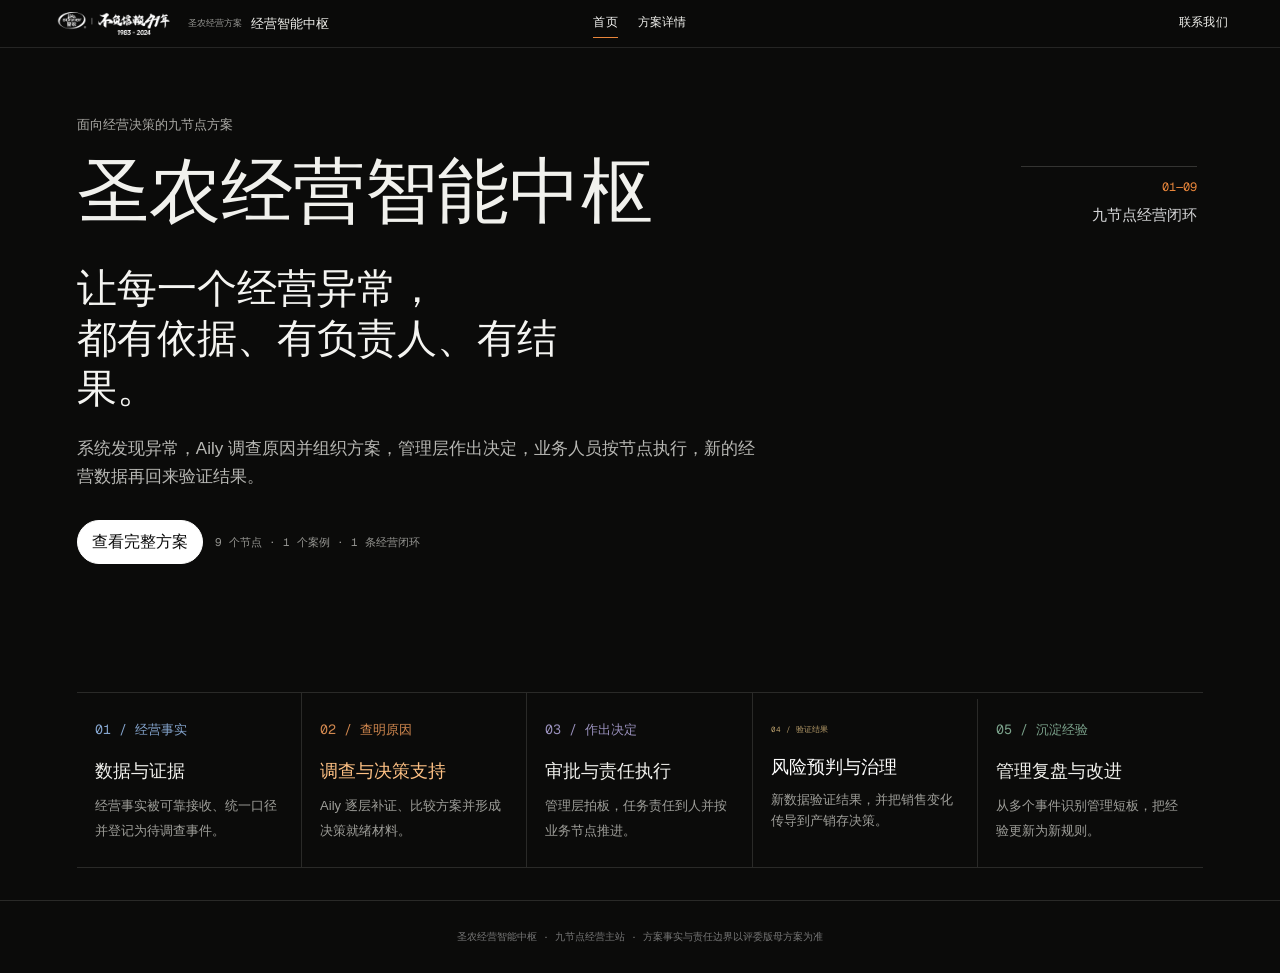
==== index.html @ 5f547c5f "design: refine site with operating dossier visual system" ====
<!doctype html>
<html lang="zh-CN">
<head>
  <meta charset="utf-8">
  <meta name="viewport" content="width=device-width, initial-scale=1">
  <meta name="color-scheme" content="dark">
  <link rel="icon" href="data:,">
  <title>圣农经营智能中枢 · 九节点经营主站</title>
  <style>
    @import url('https://fonts.googleapis.com/css2?family=Geist+Mono:wght@400&family=Inter:wght@400&display=swap');

    :root {
      --ink: #eef2ed;
      --muted: #a8b5b0;
      --faint: #70817c;
      --bg: #0c1113;
      --panel: #12191c;
      --panel-2: #172125;
      --line: #2a393b;
      --teal: #74d3c7;
      --blue: #82aaff;
      --amber: #f1c66d;
      --coral: #ff9874;
      --green: #b8e986;
      --red: #ff7777;
      --mono: "Fira Code", "SFMono-Regular", Consolas, monospace;
      --sans: "Fira Sans", "PingFang SC", "Microsoft YaHei", sans-serif;
    }

    * { box-sizing: border-box; }
    html { scroll-behavior: smooth; }
    body {
      margin: 0;
      background: var(--bg);
      color: var(--ink);
      font-family: var(--sans);
      letter-spacing: 0;
      line-height: 1.55;
    }
    body::before {
      content: "";
      position: fixed;
      inset: 0;
      pointer-events: none;
      opacity: .18;
      background-image:
        linear-gradient(rgba(116, 211, 199, .06) 1px, transparent 1px),
        linear-gradient(90deg, rgba(116, 211, 199, .06) 1px, transparent 1px);
      background-size: 44px 44px;
      mask-image: linear-gradient(to bottom, black, transparent 82%);
    }
    button { font: inherit; }
    button:focus-visible, a:focus-visible, [tabindex]:focus-visible {
      outline: 2px solid var(--teal);
      outline-offset: 3px;
    }
    a { color: inherit; }

    .app { position: relative; min-height: 100vh; }
    .topbar {
      position: sticky;
      top: 0;
      z-index: 20;
      display: flex;
      align-items: center;
      gap: 14px;
      min-height: 78px;
      padding: 14px clamp(18px, 3vw, 48px);
      background: rgba(12, 17, 19, .93);
      border-bottom: 1px solid var(--line);
      backdrop-filter: blur(16px);
    }
    .brand-mark {
      display: grid;
      place-items: center;
      width: 42px;
      height: 42px;
      border: 1px solid var(--teal);
      color: var(--teal);
      font-family: var(--mono);
      font-size: 13px;
      letter-spacing: .08em;
    }
    .eyebrow {
      margin: 0 0 1px;
      color: var(--teal);
      font-family: var(--mono);
      font-size: 10px;
      letter-spacing: .14em;
      text-transform: uppercase;
    }
    h1, h2, h3, p { margin-top: 0; }
    h1 { margin-bottom: 0; font-size: clamp(18px, 2vw, 24px); letter-spacing: .02em; }
    .header-meta { margin-left: auto; display: flex; align-items: center; gap: 9px; color: var(--muted); }
    .header-meta strong { color: var(--green); font-size: 12px; font-weight: 600; }
    .header-meta small { color: var(--faint); font-family: var(--mono); font-size: 10px; }
    .status-dot { width: 8px; height: 8px; background: var(--green); box-shadow: 0 0 0 4px rgba(184, 233, 134, .12); }

    .workspace {
      display: grid;
      grid-template-columns: 220px minmax(0, 1fr) 310px;
      gap: 22px;
      width: min(1540px, calc(100% - 40px));
      margin: 0 auto;
      padding: 28px 0 60px;
    }
    .side-index { position: sticky; top: 104px; align-self: start; }
    .side-title { margin-bottom: 16px; color: var(--faint); font-family: var(--mono); font-size: 10px; letter-spacing: .13em; text-transform: uppercase; }
    .side-index nav { display: grid; gap: 4px; }
    .side-index a {
      display: flex;
      align-items: center;
      gap: 10px;
      min-height: 38px;
      padding: 7px 10px;
      color: var(--muted);
      border-left: 2px solid transparent;
      font-size: 13px;
      text-decoration: none;
      transition: color .2s, border-color .2s, background .2s;
    }
    .side-index a:hover, .side-index a.active { color: var(--ink); border-left-color: var(--teal); background: rgba(116, 211, 199, .07); }
    .side-index .num { color: var(--faint); font-family: var(--mono); font-size: 10px; }
    .side-note { margin-top: 28px; padding: 14px; border: 1px solid var(--line); background: rgba(18, 25, 28, .76); }
    .side-note strong { display: block; margin-bottom: 7px; color: var(--amber); font-size: 12px; }
    .side-note p { margin: 0; color: var(--muted); font-size: 11px; }

    .content { min-width: 0; }
    .intro {
      display: flex;
      align-items: flex-end;
      justify-content: space-between;
      gap: 24px;
      margin-bottom: 22px;
      padding: 22px 24px;
      border: 1px solid var(--line);
      background: linear-gradient(120deg, rgba(116, 211, 199, .11), rgba(18, 25, 28, .9) 48%);
    }
    .intro h2 { margin-bottom: 7px; font-size: clamp(20px, 2.5vw, 31px); line-height: 1.15; }
    .intro p { max-width: 680px; margin-bottom: 0; color: var(--muted); font-size: 13px; }
    .intro-code { color: var(--teal); font-family: var(--mono); font-size: 11px; line-height: 1.8; text-align: right; white-space: nowrap; }
    .intro-code b { color: var(--green); font-weight: 500; }

    .stats { display: grid; grid-template-columns: repeat(4, 1fr); gap: 8px; margin-bottom: 22px; }
    .stat { padding: 13px 14px; border: 1px solid var(--line); background: rgba(18, 25, 28, .82); }
    .stat .value { display: block; color: var(--ink); font-family: var(--mono); font-size: 21px; font-weight: 600; }
    .stat .label { color: var(--faint); font-size: 11px; }
    .stat:nth-child(1) .value { color: var(--teal); }
    .stat:nth-child(2) .value { color: var(--blue); }
    .stat:nth-child(3) .value { color: var(--coral); }
    .stat:nth-child(4) .value { color: var(--green); }

    .section-head { display: flex; align-items: center; justify-content: space-between; gap: 12px; margin: 32px 0 12px; }
    .section-head h2 { margin: 0; font-size: 16px; letter-spacing: .03em; }
    .section-head .micro { color: var(--faint); font-family: var(--mono); font-size: 10px; }
    .legend { display: flex; flex-wrap: wrap; gap: 9px 15px; color: var(--muted); font-size: 11px; }
    .legend span { display: inline-flex; align-items: center; gap: 6px; }
    .legend i { display: inline-block; width: 8px; height: 8px; }
    .legend .c { background: var(--teal); } .legend .t { background: var(--blue); } .legend .d { background: var(--amber); } .legend .a { background: var(--coral); } .legend .h { background: var(--green); }

    .flow {
      position: relative;
      display: grid;
      gap: 0;
      padding: 18px;
      border: 1px solid var(--line);
      background: rgba(12, 17, 19, .72);
      overflow: hidden;
    }
    .flow-row { display: grid; grid-template-columns: minmax(0, 1fr) 32px minmax(0, 1fr) 32px minmax(0, 1fr); align-items: stretch; gap: 0; }
    .flow-row + .flow-row { margin-top: 12px; }
    .flow-row.single { grid-template-columns: minmax(0, 1fr); }
    .connector { display: grid; place-items: center; color: var(--faint); font-family: var(--mono); font-size: 18px; }
    .connector::after { content: "→"; }
    .connector.down { min-height: 28px; }
    .connector.down::after { content: "↓"; }
    .flow-node {
      position: relative;
      min-height: 128px;
      padding: 15px;
      border: 1px solid var(--line);
      background: var(--panel);
      cursor: pointer;
      transition: border-color .2s, background .2s, transform .2s;
    }
    .flow-node:hover, .flow-node.selected { border-color: currentColor; background: var(--panel-2); transform: translateY(-2px); }
    .flow-node .node-id { color: currentColor; font-family: var(--mono); font-size: 10px; letter-spacing: .1em; }
    .flow-node h3 { margin: 8px 0 5px; font-size: 15px; }
    .flow-node p { margin: 0; color: var(--muted); font-size: 11px; line-height: 1.55; }
    .flow-node .node-footer { display: flex; flex-wrap: wrap; gap: 5px; margin-top: 12px; }
    .pill { display: inline-flex; align-items: center; min-height: 20px; padding: 2px 6px; border: 1px solid currentColor; color: var(--muted); font-family: var(--mono); font-size: 9px; }
    .collection { color: var(--teal); } .transport { color: var(--blue); } .decision { color: var(--amber); } .agent { color: var(--coral); } .human { color: var(--green); }
    .flow-node .pill { color: inherit; opacity: .86; }

    .agent-inner { display: grid; grid-template-columns: repeat(6, 1fr); gap: 6px; margin-top: 13px; }
    .agent-inner span { min-height: 34px; padding: 6px 5px; border: 1px solid rgba(255, 152, 116, .4); color: #ffc6b0; font-family: var(--mono); font-size: 9px; line-height: 1.2; }

    .detail-panel { position: sticky; top: 104px; align-self: start; }
    .detail-card { border: 1px solid var(--line); background: rgba(18, 25, 28, .9); }
    .detail-head { padding: 17px 17px 14px; border-bottom: 1px solid var(--line); }
    .detail-head .kicker { color: var(--teal); font-family: var(--mono); font-size: 10px; letter-spacing: .12em; }
    .detail-head h2 { margin: 7px 0 4px; font-size: 20px; }
    .detail-head p { margin: 0; color: var(--muted); font-size: 12px; }
    .detail-body { padding: 15px 17px 18px; }
    .detail-row { display: grid; grid-template-columns: 72px 1fr; gap: 12px; padding: 9px 0; border-bottom: 1px solid rgba(42, 57, 59, .7); }
    .detail-row:last-child { border-bottom: 0; }
    .detail-row dt { color: var(--faint); font-size: 10px; }
    .detail-row dd { margin: 0; color: var(--ink); font-size: 11px; }
    .detail-row dd code { color: var(--teal); font-family: var(--mono); font-size: 10px; }
    .verification { margin-top: 14px; padding: 10px; border-left: 2px solid var(--amber); background: rgba(241, 198, 109, .07); color: var(--muted); font-size: 10px; }
    .verification b { color: var(--amber); font-family: var(--mono); font-weight: 500; }

    .view-tabs { display: flex; gap: 5px; margin: 28px 0 14px; border-bottom: 1px solid var(--line); }
    .view-tab { position: relative; border: 0; padding: 10px 12px; color: var(--faint); background: transparent; font-size: 12px; cursor: pointer; }
    .view-tab:hover, .view-tab.active { color: var(--ink); }
    .view-tab.active::after { content: ""; position: absolute; right: 10px; bottom: -1px; left: 10px; height: 2px; background: var(--teal); }
    .view { display: none; scroll-margin-top: 100px; }
    .view.active { display: block; animation: reveal .25s ease both; }
    @keyframes reveal { from { opacity: 0; transform: translateY(4px); } to { opacity: 1; transform: translateY(0); } }

    .panel { border: 1px solid var(--line); background: rgba(18, 25, 28, .78); }
    .panel-pad { padding: 17px; }
    .panel h3 { margin-bottom: 5px; font-size: 14px; }
    .panel .sub { margin-bottom: 15px; color: var(--muted); font-size: 11px; }
    .source-table { width: 100%; border-collapse: collapse; font-size: 11px; }
    .source-table th { padding: 10px 9px; color: var(--faint); font-family: var(--mono); font-size: 9px; font-weight: 500; letter-spacing: .06em; text-align: left; }
    .source-table td { padding: 10px 9px; border-top: 1px solid var(--line); vertical-align: top; }
    .source-table td:first-child { color: var(--teal); white-space: nowrap; }
    .source-table td:nth-child(2) { color: var(--ink); }
    .source-table td:nth-child(3) { color: #bdd0cb; }
    .source-table td:nth-child(4) { color: var(--faint); }
    .table-wrap { overflow-x: auto; }

    .config-grid { display: grid; grid-template-columns: minmax(0, 1.15fr) minmax(0, .85fr); gap: 12px; }
    .config-card { min-width: 0; border: 1px solid var(--line); background: var(--panel); }
    .config-card header { display: flex; align-items: center; justify-content: space-between; gap: 8px; padding: 12px 14px; border-bottom: 1px solid var(--line); }
    .config-card header h3 { margin: 0; font-size: 13px; }
    .config-card header span { color: var(--faint); font-family: var(--mono); font-size: 9px; }
    pre { margin: 0; padding: 14px; overflow: auto; color: #d9e7de; background: #0b1012; font-family: var(--mono); font-size: 10px; line-height: 1.75; white-space: pre-wrap; }
    .config-list { display: grid; gap: 7px; padding: 13px; }
    .config-item { padding: 10px; border: 1px solid var(--line); }
    .config-item strong { display: block; margin-bottom: 3px; color: var(--coral); font-size: 11px; }
    .config-item p { margin: 0; color: var(--muted); font-size: 10px; }
    .config-item code { color: var(--teal); font-family: var(--mono); font-size: 9px; }
    .tool-grid { display: grid; grid-template-columns: repeat(2, minmax(0, 1fr)); gap: 7px; padding: 13px; }
    .tool { padding: 9px; border: 1px solid var(--line); }
    .tool .tool-name { color: var(--blue); font-family: var(--mono); font-size: 10px; }
    .tool p { margin: 4px 0 0; color: var(--muted); font-size: 10px; }
    .risk { display: inline-block; margin-top: 6px; color: var(--green); font-family: var(--mono); font-size: 9px; }
    .risk.write { color: var(--coral); }

    .aily-focus {
      border: 1px solid rgba(255, 152, 116, .44);
      background: rgba(18, 25, 28, .9);
    }
    .aily-summary {
      display: grid;
      grid-template-columns: minmax(0, 1.35fr) repeat(3, minmax(100px, .45fr));
      gap: 8px;
      padding: 15px;
      border-bottom: 1px solid var(--line);
    }
    .aily-summary-main { padding: 4px 5px; }
    .aily-summary-main .eyebrow { color: var(--coral); }
    .aily-summary-main h3 { margin: 6px 0 5px; font-size: 18px; }
    .aily-summary-main p { margin: 0; color: var(--muted); font-size: 11px; }
    .aily-metric { min-height: 78px; padding: 11px; border: 1px solid var(--line); background: #0e1517; }
    .aily-metric b { display: block; color: var(--coral); font-family: var(--mono); font-size: 18px; font-weight: 600; }
    .aily-metric span { color: var(--faint); font-size: 10px; }
    .aily-subtabs { display: flex; gap: 4px; padding: 8px 10px 0; overflow-x: auto; border-bottom: 1px solid var(--line); }
    .aily-subtab { position: relative; flex: 0 0 auto; min-height: 36px; border: 0; padding: 8px 11px; color: var(--faint); background: transparent; font-size: 11px; cursor: pointer; }
    .aily-subtab:hover, .aily-subtab.active { color: var(--ink); background: rgba(255, 152, 116, .06); }
    .aily-subtab.active::after { content: ""; position: absolute; right: 9px; bottom: -1px; left: 9px; height: 2px; background: var(--coral); }
    .aily-pane { display: none; padding: 15px; }
    .aily-pane.active { display: block; animation: reveal .22s ease both; }
    .aily-pane-head { display: flex; align-items: flex-end; justify-content: space-between; gap: 14px; margin-bottom: 12px; }
    .aily-pane-head h3 { margin: 0 0 3px; font-size: 15px; }
    .aily-pane-head p { margin: 0; color: var(--muted); font-size: 10px; }
    .state-legend { display: flex; flex-wrap: wrap; justify-content: flex-end; gap: 5px; }
    .state-badge { display: inline-flex; align-items: center; min-height: 20px; padding: 2px 6px; border: 1px solid var(--line); font-family: var(--mono); font-size: 8px; white-space: nowrap; }
    .state-badge.native { color: var(--green); border-color: rgba(184, 233, 134, .45); }
    .state-badge.configure { color: var(--blue); border-color: rgba(130, 170, 255, .45); }
    .state-badge.develop { color: var(--amber); border-color: rgba(241, 198, 109, .45); }
    .state-badge.verify { color: var(--coral); border-color: rgba(255, 152, 116, .45); }
    .capability-grid { display: grid; grid-template-columns: repeat(2, minmax(0, 1fr)); gap: 8px; }
    .capability-card { min-height: 126px; padding: 12px; border: 1px solid var(--line); background: #101719; }
    .capability-card .cap-id { color: var(--coral); font-family: var(--mono); font-size: 9px; letter-spacing: .08em; }
    .capability-card h4 { margin: 7px 0 4px; font-size: 12px; }
    .capability-card p { margin: 0; color: var(--muted); font-size: 10px; }
    .capability-card footer { display: flex; flex-wrap: wrap; gap: 4px; margin-top: 10px; }
    .runtime-lanes { display: grid; gap: 9px; }
    .runtime-lane { border: 1px solid var(--line); background: #101719; }
    .lane-head { display: grid; grid-template-columns: 135px 1fr; gap: 12px; padding: 11px 12px; border-bottom: 1px solid var(--line); }
    .lane-head strong { color: var(--coral); font-size: 11px; }
    .lane-head span { color: var(--muted); font-size: 10px; }
    .lane-flow { display: grid; grid-template-columns: repeat(5, minmax(0, 1fr)); align-items: stretch; gap: 5px; padding: 11px; }
    .investigation-loop { margin: 0 11px 12px; padding: 14px; border: 1px solid #2d6460; border-radius: 6px; background: #0c2424; }
    .investigation-loop-head { display: flex; justify-content: space-between; gap: 12px; align-items: baseline; margin-bottom: 10px; color: #d8f3ef; }
    .investigation-loop-head strong { font-size: 14px; letter-spacing: .04em; }
    .investigation-loop-head span { color: #9ec9c4; font-size: 12px; }
    .loop-track { display: grid; grid-template-columns: repeat(6, minmax(0, 1fr)); gap: 5px; align-items: stretch; }
    .loop-step { min-height: 82px; padding: 9px; border: 1px solid #3a7772; background: #153534; border-radius: 5px; }
    .loop-step b { display: block; color: #ffffff; font-size: 13px; margin-bottom: 4px; }
    .loop-step small { display: block; color: #b7d9d4; font-size: 11px; line-height: 1.45; }
    .loop-arrow { display: flex; align-items: center; justify-content: center; color: #7dc8bd; font-size: 18px; }
    .loop-decisions { display: grid; grid-template-columns: repeat(4, minmax(0, 1fr)); gap: 5px; margin-top: 8px; }
    .loop-decision { padding: 7px 9px; border-radius: 4px; font-size: 11px; color: #d9eeee; background: #162a2b; border-left: 3px solid #7dc8bd; }
    .loop-decision strong { color: #ffffff; }
    .lane-node { position: relative; min-height: 68px; padding: 8px; border: 1px solid var(--line); }
    .lane-node:not(:last-child)::after { content: "→"; position: absolute; top: 24px; right: -8px; z-index: 2; color: var(--faint); font-family: var(--mono); }
    .lane-node b { display: block; margin-bottom: 4px; color: var(--ink); font-size: 10px; }
    .lane-node small { color: var(--faint); font-size: 9px; line-height: 1.35; }
    .component-table { width: 100%; border-collapse: collapse; margin-top: 10px; font-size: 10px; }
    .component-table th { padding: 8px; color: var(--faint); font-family: var(--mono); font-size: 8px; font-weight: 500; text-align: left; }
    .component-table td { padding: 9px 8px; border-top: 1px solid var(--line); vertical-align: top; }
    .component-table td:first-child { color: var(--coral); font-family: var(--mono); white-space: nowrap; }
    .component-table td:nth-child(3) { color: var(--muted); }
    .component-table td:last-child { color: var(--faint); }
    .bundle-grid { display: grid; grid-template-columns: repeat(2, minmax(0, 1fr)); gap: 9px; }
    .bundle-card { min-width: 0; border: 1px solid var(--line); background: #101719; }
    .bundle-card.wide { grid-column: 1 / -1; }
    .bundle-card header { padding: 10px 12px; border-bottom: 1px solid var(--line); }
    .bundle-card header h4 { margin: 0 0 2px; font-size: 11px; }
    .bundle-card header p { margin: 0; color: var(--faint); font-size: 9px; }
    .bundle-body { padding: 11px; }
    .bundle-list { display: grid; gap: 6px; }
    .bundle-row { display: grid; grid-template-columns: minmax(120px, .8fr) minmax(0, 1.7fr); gap: 10px; padding: 7px 0; border-bottom: 1px solid rgba(42, 57, 59, .7); }
    .bundle-row:last-child { border-bottom: 0; }
    .bundle-row code { color: var(--blue); font-family: var(--mono); font-size: 9px; overflow-wrap: anywhere; }
    .bundle-row span { color: var(--muted); font-size: 9px; }
    .mcp-domain-grid { display: grid; grid-template-columns: repeat(5, minmax(0, 1fr)); gap: 6px; }
    .mcp-domain { min-height: 120px; padding: 9px; border: 1px solid var(--line); }
    .mcp-domain b { display: block; margin-bottom: 6px; color: var(--blue); font-family: var(--mono); font-size: 9px; overflow-wrap: anywhere; }
    .mcp-domain ul { margin: 0; padding-left: 14px; color: var(--muted); font-size: 8px; line-height: 1.65; }
    .schema-box { margin-top: 9px; padding: 11px; overflow-x: auto; border-left: 2px solid var(--coral); background: #0b1012; color: #d9e7de; font-family: var(--mono); font-size: 9px; line-height: 1.65; white-space: pre-wrap; }
    .acceptance-grid { display: grid; grid-template-columns: repeat(2, minmax(0, 1fr)); gap: 8px; }
    .acceptance-card { padding: 11px; border: 1px solid var(--line); background: #101719; }
    .acceptance-card strong { display: flex; align-items: center; justify-content: space-between; gap: 8px; margin-bottom: 5px; color: var(--ink); font-size: 10px; }
    .acceptance-card p { margin: 0; color: var(--muted); font-size: 9px; }
    .acceptance-card .pass { color: var(--green); font-family: var(--mono); font-size: 8px; font-weight: 500; }
    .boundary-strip { display: grid; grid-template-columns: repeat(4, 1fr); gap: 6px; margin-top: 10px; }
    .boundary-strip div { padding: 8px; border: 1px solid var(--line); }
    .boundary-strip b { display: block; color: var(--amber); font-family: var(--mono); font-size: 9px; }
    .boundary-strip span { color: var(--faint); font-size: 8px; }

    .case-layout { display: grid; grid-template-columns: minmax(0, 1.2fr) minmax(240px, .8fr); gap: 12px; }
    .case-head { display: flex; align-items: flex-start; justify-content: space-between; gap: 12px; padding: 17px; border-bottom: 1px solid var(--line); }
    .case-head h3 { margin: 0 0 5px; font-size: 17px; }
    .case-head p { margin: 0; color: var(--muted); font-size: 11px; }
    .case-tag { padding: 4px 7px; border: 1px solid var(--coral); color: var(--coral); font-family: var(--mono); font-size: 9px; white-space: nowrap; }
    .timeline { padding: 15px 17px 18px; }
    .step { position: relative; display: grid; grid-template-columns: 28px 1fr; gap: 10px; padding-bottom: 15px; }
    .step:last-child { padding-bottom: 0; }
    .step:not(:last-child)::before { content: ""; position: absolute; top: 23px; bottom: 0; left: 10px; width: 1px; background: var(--line); }
    .step-mark { position: relative; z-index: 1; display: grid; place-items: center; width: 21px; height: 21px; border: 1px solid var(--teal); color: var(--teal); background: var(--panel); font-family: var(--mono); font-size: 9px; }
    .step h4 { margin: 0 0 3px; font-size: 12px; }
    .step p { margin: 0; color: var(--muted); font-size: 10px; }
    .step code { color: var(--teal); font-family: var(--mono); font-size: 9px; }
    .option-list { display: grid; gap: 8px; padding: 15px 17px 18px; }
    .option { padding: 11px; border: 1px solid var(--line); }
    .option strong { display: flex; align-items: center; justify-content: space-between; gap: 8px; margin-bottom: 4px; font-size: 11px; }
    .option strong span { color: var(--amber); font-family: var(--mono); font-size: 9px; font-weight: 500; }
    .option p { margin: 0; color: var(--muted); font-size: 10px; }
    .gate { margin: 0 17px 17px; padding: 12px; border: 1px solid var(--green); background: rgba(184, 233, 134, .06); }
    .gate strong { color: var(--green); font-size: 11px; }
    .gate p { margin: 4px 0 0; color: var(--muted); font-size: 10px; }

    .milestone-track {
      display: grid;
      grid-template-columns: repeat(6, minmax(112px, 1fr));
      gap: 7px;
      padding: 16px;
      overflow-x: auto;
    }
    .milestone-stage {
      position: relative;
      min-height: 142px;
      padding: 12px;
      border: 1px solid var(--line);
      background: #101719;
    }
    .milestone-stage:not(:last-child)::after {
      content: "→";
      position: absolute;
      top: 61px;
      right: -9px;
      z-index: 2;
      color: var(--faint);
      font-family: var(--mono);
    }
    .milestone-stage .stage-id { color: var(--blue); font-family: var(--mono); font-size: 9px; letter-spacing: .08em; }
    .milestone-stage h3 { margin: 9px 0 5px; font-size: 12px; }
    .milestone-stage p { margin: 0; color: var(--muted); font-size: 9px; }
    .milestone-stage .stage-state { display: inline-flex; margin-top: 11px; padding: 3px 6px; border: 1px solid rgba(130, 170, 255, .4); color: var(--blue); font-family: var(--mono); font-size: 8px; }
    .milestone-stage.gate-stage { border-color: rgba(241, 198, 109, .5); }
    .milestone-stage.gate-stage .stage-id, .milestone-stage.gate-stage .stage-state { color: var(--amber); border-color: rgba(241, 198, 109, .45); }
    .state-grid { display: grid; grid-template-columns: repeat(3, minmax(0, 1fr)); gap: 9px; }
    .state-card { min-height: 132px; padding: 13px; border: 1px solid var(--line); background: #101719; }
    .state-card .state-id { color: var(--faint); font-family: var(--mono); font-size: 8px; }
    .state-card h3 { margin: 8px 0 5px; font-size: 12px; }
    .state-card p { margin: 0; color: var(--muted); font-size: 10px; }
    .state-card.waiting { border-top: 2px solid var(--blue); }
    .state-card.progress { border-top: 2px solid var(--amber); }
    .state-card.quality { border-top: 2px solid var(--coral); }
    .component-grid { display: grid; grid-template-columns: repeat(4, minmax(0, 1fr)); gap: 8px; }
    .component-block { min-height: 128px; padding: 12px; border: 1px solid var(--line); background: #101719; }
    .component-block code { color: var(--teal); font-family: var(--mono); font-size: 9px; }
    .component-block h3 { margin: 7px 0 4px; font-size: 11px; }
    .component-block p { margin: 0; color: var(--muted); font-size: 9px; }

    .coaching-layout { display: grid; grid-template-columns: minmax(0, 1.1fr) minmax(280px, .9fr); gap: 12px; }
    .dual-lane { display: grid; grid-template-columns: repeat(2, minmax(0, 1fr)); gap: 9px; }
    .role-lane { padding: 14px; border: 1px solid var(--line); background: #101719; }
    .role-lane.execution { border-top: 2px solid var(--teal); }
    .role-lane.learning { border-top: 2px solid var(--blue); }
    .role-lane .lane-id { color: var(--faint); font-family: var(--mono); font-size: 8px; }
    .role-lane h3 { margin: 8px 0 6px; font-size: 13px; }
    .role-lane ul { margin: 0; padding-left: 17px; color: var(--muted); font-size: 10px; line-height: 1.75; }
    .task-demo { border: 1px solid var(--line); background: #101719; }
    .task-demo-head { display: flex; align-items: flex-start; justify-content: space-between; gap: 10px; padding: 14px; border-bottom: 1px solid var(--line); }
    .task-demo-head h3 { margin: 4px 0 3px; font-size: 14px; }
    .task-demo-head p { margin: 0; color: var(--muted); font-size: 9px; }
    .new-hire { padding: 4px 7px; border: 1px solid rgba(130, 170, 255, .5); color: var(--blue); font-family: var(--mono); font-size: 8px; white-space: nowrap; }
    .task-context { display: grid; grid-template-columns: repeat(3, 1fr); gap: 6px; padding: 11px 14px; border-bottom: 1px solid var(--line); }
    .task-context div { padding: 8px; border: 1px solid rgba(42, 57, 59, .8); }
    .task-context b { display: block; color: var(--faint); font-family: var(--mono); font-size: 8px; font-weight: 500; }
    .task-context span { color: var(--ink); font-size: 9px; }
    .question-set { display: grid; gap: 6px; padding: 12px 14px; }
    .question-btn { width: 100%; border: 1px solid var(--line); padding: 9px 10px; color: var(--muted); background: transparent; font-size: 10px; text-align: left; cursor: pointer; transition: border-color .2s, color .2s, background .2s; }
    .question-btn:hover, .question-btn.active { border-color: var(--blue); color: var(--ink); background: rgba(130, 170, 255, .06); }
    .answer-box { min-height: 145px; margin: 0 14px 14px; padding: 13px; border-left: 2px solid var(--blue); background: rgba(130, 170, 255, .06); }
    .answer-box .answer-label { color: var(--blue); font-family: var(--mono); font-size: 8px; }
    .answer-box h4 { margin: 7px 0 5px; font-size: 11px; }
    .answer-box p { margin: 0; color: var(--muted); font-size: 9px; line-height: 1.7; }
    .answer-box code { color: var(--teal); font-family: var(--mono); font-size: 8px; }
    .metric-strip { display: grid; grid-template-columns: repeat(4, 1fr); gap: 6px; margin-top: 9px; }
    .metric-strip div { padding: 9px; border: 1px solid var(--line); }
    .metric-strip b { display: block; color: var(--green); font-family: var(--mono); font-size: 12px; }
    .metric-strip span { color: var(--faint); font-size: 8px; }

    .consensus-grid { display: grid; grid-template-columns: repeat(5, minmax(0, 1fr)); gap: 8px; }
    .consensus-card { position: relative; min-height: 235px; padding: 14px; border: 1px solid var(--line); background: #101719; }
    .consensus-card .consensus-id { color: var(--amber); font-family: var(--mono); font-size: 9px; letter-spacing: .08em; }
    .consensus-card h3 { margin: 10px 0 7px; font-size: 12px; }
    .consensus-card p { margin: 0; color: var(--muted); font-size: 9px; }
    .consensus-card footer { position: absolute; right: 14px; bottom: 13px; left: 14px; padding-top: 9px; border-top: 1px solid var(--line); color: var(--teal); font-family: var(--mono); font-size: 8px; }
    .landing-sequence { display: grid; grid-template-columns: repeat(5, minmax(0, 1fr)); gap: 7px; }
    .landing-step { position: relative; min-height: 100px; padding: 11px; border: 1px solid var(--line); }
    .landing-step:not(:last-child)::after { content: "→"; position: absolute; top: 39px; right: -9px; z-index: 2; color: var(--faint); }
    .landing-step b { display: block; margin-bottom: 5px; color: var(--teal); font-family: var(--mono); font-size: 9px; }
    .landing-step span { color: var(--muted); font-size: 9px; }

    .footer { margin-top: 32px; padding-top: 15px; border-top: 1px solid var(--line); color: var(--faint); font-size: 10px; }
    .footer a { color: var(--teal); text-decoration: none; }
    .footer a:hover { text-decoration: underline; }
    .footer .source-line { display: flex; flex-wrap: wrap; gap: 8px 16px; margin-top: 7px; }

    @media (max-width: 1180px) {
      .workspace { grid-template-columns: 180px minmax(0, 1fr); }
      .detail-panel { grid-column: 2; position: static; }
      .detail-card { display: grid; grid-template-columns: 1fr 1fr; }
      .detail-head { border-right: 1px solid var(--line); border-bottom: 0; }
    }
    @media (max-width: 820px) {
      .workspace { display: block; width: min(100% - 24px, 720px); padding-top: 16px; }
      .side-index { position: static; margin-bottom: 18px; }
      .side-index nav { display: flex; gap: 4px; overflow-x: auto; padding-bottom: 3px; }
      .side-index a { flex: 0 0 auto; border-left: 0; border-bottom: 2px solid transparent; }
      .side-index a:hover, .side-index a.active { border-bottom-color: var(--teal); border-left-color: transparent; }
      .side-note { display: none; }
      .intro { display: block; padding: 18px; }
      .intro-code { margin-top: 14px; text-align: left; }
      .stats { grid-template-columns: repeat(2, 1fr); }
      .flow-row { grid-template-columns: 1fr; gap: 8px; }
      .connector { min-height: 16px; }
      .connector::after { content: "↓"; }
      .agent-inner { grid-template-columns: repeat(6, minmax(62px, 1fr)); overflow-x: auto; }
      .detail-card { display: block; }
      .detail-head { border-right: 0; border-bottom: 1px solid var(--line); }
      .config-grid, .case-layout { grid-template-columns: 1fr; }
      .aily-summary { grid-template-columns: repeat(3, 1fr); }
      .aily-summary-main { grid-column: 1 / -1; }
      .lane-flow { grid-template-columns: 1fr; }
      .loop-track, .loop-decisions { grid-template-columns: 1fr; }
      .loop-arrow { min-height: 16px; transform: rotate(90deg); }
      .investigation-loop-head { display: block; }
      .investigation-loop-head span { display: block; margin-top: 4px; }
      .lane-node:not(:last-child)::after { content: "↓"; top: auto; right: auto; bottom: -11px; left: 50%; }
      .mcp-domain-grid { grid-template-columns: repeat(2, minmax(0, 1fr)); }
      .boundary-strip { grid-template-columns: repeat(2, 1fr); }
      .milestone-track { grid-template-columns: repeat(6, minmax(150px, 1fr)); }
      .state-grid, .component-grid { grid-template-columns: repeat(2, minmax(0, 1fr)); }
      .coaching-layout { grid-template-columns: 1fr; }
      .consensus-grid { grid-template-columns: repeat(2, minmax(0, 1fr)); }
      .consensus-card:last-child { grid-column: 1 / -1; min-height: 175px; }
      .landing-sequence { grid-template-columns: 1fr; }
      .landing-step:not(:last-child)::after { content: "↓"; top: auto; right: auto; bottom: -12px; left: 50%; }
    }
    @media (max-width: 480px) {
      .topbar { min-height: 68px; padding: 11px 12px; }
      .brand-mark { width: 36px; height: 36px; }
      .header-meta small { display: none; }
      .workspace { width: calc(100% - 16px); }
      .flow { padding: 10px; }
      .flow-node { min-height: 112px; padding: 12px; }
      .source-table { min-width: 660px; }
      .tool-grid { grid-template-columns: 1fr; }
      .capability-grid, .bundle-grid, .acceptance-grid { grid-template-columns: 1fr; }
      .bundle-card.wide { grid-column: auto; }
      .aily-pane { padding: 10px; }
      .aily-summary { grid-template-columns: 1fr; }
      .aily-summary-main { grid-column: auto; }
      .mcp-domain-grid, .boundary-strip { grid-template-columns: 1fr; }
      .bundle-row, .lane-head { grid-template-columns: 1fr; gap: 4px; }
      .state-grid, .component-grid, .dual-lane, .consensus-grid, .metric-strip { grid-template-columns: 1fr; }
      .consensus-card, .consensus-card:last-child { grid-column: auto; min-height: 190px; }
      .task-context { grid-template-columns: 1fr; }
    }
    @media print {
      html, body, #hash-app { background: #090909 !important; print-color-adjust: exact; -webkit-print-color-adjust: exact; }
      .skip-link, .hash-route-bar, .hash-node-tabs, .aily-case-thread, .sn-case-thread, .hash-next, .hash-footer, .sn-handoff, .aily-handoff { display: none !important; }
      .hash-detail-main { width: 100%; padding: 0; }
      .hash-node-hero { min-height: 94vh; break-after: page; page-break-after: always; }
      .aily-scene, .sn-scene { min-height: 94vh !important; padding: 18mm 0 !important; break-before: page; page-break-before: always; }
      .aily-reveal, .sn-reveal { opacity: 1 !important; transform: none !important; animation: none !important; }
      .aily-loop-stage-area { display: none !important; }
      .aily-loop-meter { display: grid !important; grid-template-columns: repeat(6, minmax(0, 1fr)) !important; border: 1px solid #303030 !important; }
      .aily-loop-marker { color: #f2f2ef !important; opacity: 1 !important; animation: none !important; }
      .aily-loop-rule { grid-column: 1 / -1 !important; }
    }
    @media (prefers-reduced-motion: reduce) {
      *, *::before, *::after { scroll-behavior: auto !important; animation-duration: .01ms !important; transition-duration: .01ms !important; }
    }
    /* Scroll-story refinement copy */
    :root {
      --header-h: 104px;
      --ease-out: cubic-bezier(.16, 1, .3, 1);
    }
    html { scroll-padding-top: calc(var(--header-h) + 24px); }
    body { overflow-x: clip; }
    .skip-link {
      position: fixed; z-index: 100; top: 8px; left: 8px; transform: translateY(-160%);
      padding: 8px 12px; background: var(--ink); color: var(--bg); text-decoration: none;
    }
    .skip-link:focus { transform: translateY(0); }
    .topbar.story-topbar {
      min-height: var(--header-h); padding: 10px clamp(14px, 2vw, 30px); gap: clamp(12px, 2vw, 28px);
      align-items: center; background: rgba(12, 17, 19, .965);
    }
    .story-brand { display: flex; align-items: center; flex: 0 0 auto; gap: 9px; min-width: 154px; }
    .story-brand .brand-mark { width: 30px; height: 30px; font-size: 10px; }
    .story-brand .eyebrow { margin: 0; font-size: 8px; }
    .story-brand h1 { margin: 2px 0 0; font-size: 14px; white-space: nowrap; }
    .route-shell { min-width: 0; flex: 1; }
    .route-caption { display: flex; justify-content: space-between; margin: 0 2px 7px; color: var(--faint); font: 9px var(--mono); }
    .route-caption strong { color: var(--ink); font-weight: 500; }
    .route-nav {
      position: relative; display: grid; grid-template-columns: repeat(8, minmax(74px, 1fr));
      gap: 16px; margin: 0; padding: 0; list-style: none;
    }
    .route-nav::before, .route-progress {
      content: ""; position: absolute; top: 12px; left: 3%; right: 3%; height: 1px; background: var(--line); pointer-events: none;
    }
    .route-progress { right: auto; width: 0; background: var(--teal); transition: width .32s var(--ease-out); }
    .route-link {
      position: relative; z-index: 1; display: grid; justify-items: center; gap: 5px; min-width: 0;
      padding: 0; border: 0; color: var(--faint); background: transparent; cursor: pointer;
      transition: color .2s var(--ease-out), opacity .2s var(--ease-out);
    }
    .route-dot {
      display: grid; place-items: center; width: 25px; height: 25px; border: 1px solid var(--line);
      color: var(--faint); background: var(--bg); font: 8px var(--mono); transition: all .22s var(--ease-out);
    }
    .route-label { overflow: hidden; max-width: 100%; font-size: 10px; white-space: nowrap; text-overflow: ellipsis; }
    .route-link.past { color: var(--muted); }
    .route-link.past .route-dot { border-color: rgba(116,211,199,.45); color: var(--teal); }
    .route-link.active { color: var(--ink); }
    .route-link.active .route-dot { border-color: var(--teal); color: var(--bg); background: var(--teal); box-shadow: 0 0 0 4px rgba(116,211,199,.1); }
    .story-status { flex: 0 0 auto; color: var(--faint); font: 9px var(--mono); text-align: right; }
    .story-status b { display: block; color: var(--green); font-weight: 500; }

    .workspace { display: block; width: 100%; margin: 0; padding: 0; }
    .side-index, .detail-panel, .view-tabs, .stats, .content > section[aria-labelledby="flow-title"] { display: none !important; }
    .content { width: 100%; }
    .intro {
      width: min(1440px, calc(100% - 48px)); min-height: calc(58vh - var(--header-h));
      margin: 0 auto; padding: clamp(48px, 8vh, 96px) 0 42px; border: 0; background: none;
    }
    .intro h2 { max-width: 18ch; font-size: 42px; }
    .intro p { font-size: 15px; }
    .story-stage, .view {
      position: relative; display: block !important; width: 100%; min-height: calc(100vh - var(--header-h));
      padding: clamp(54px, 8vh, 92px) max(24px, calc((100vw - 1440px) / 2));
      border-top: 1px solid var(--line); scroll-margin-top: 0;
    }
    .story-stage:nth-of-type(even), .view:nth-of-type(even) { background: rgba(18,25,28,.34); }
    .story-stage::before, .view::before {
      content: attr(data-stage-code); position: absolute; top: 28px; right: max(24px, calc((100vw - 1440px) / 2));
      color: rgba(168,181,176,.12); font: 700 clamp(38px, 6vw, 88px) var(--mono); pointer-events: none;
    }
    .stage-heading { position: relative; display: grid; grid-template-columns: minmax(0, 1fr) minmax(260px, 420px); gap: 40px; align-items: end; margin-bottom: 30px; }
    .stage-heading .stage-index { margin: 0 0 7px; color: var(--stage-color, var(--teal)); font: 10px var(--mono); letter-spacing: .14em; }
    .stage-heading h2 { margin: 0; font-size: 34px; line-height: 1.12; }
    .stage-heading p { margin: 0; color: var(--muted); font-size: 14px; }
    .stage-proof { display: flex; flex-wrap: wrap; gap: 7px; margin-top: 15px; }
    .stage-proof span { padding: 5px 8px; border: 1px solid var(--line); color: var(--muted); font: 9px var(--mono); }
    .stage-collection { --stage-color: var(--teal); }
    .stage-transport { --stage-color: var(--blue); }
    .stage-foundation { --stage-color: var(--amber); }
    .stage-agent { --stage-color: var(--coral); }
    .stage-human { --stage-color: var(--green); }
    .stage-feedback { --stage-color: var(--amber); }
    .section-head:first-child { margin-top: 0; }
    .aily-subtabs { display: none !important; }
    .aily-pane { display: block !important; margin-top: 34px; padding-top: 30px; border-top: 1px solid var(--line); }
    .aily-pane:first-of-type { margin-top: 0; padding-top: 0; border-top: 0; }
    .story-stage .panel, .view .panel { background: rgba(18,25,28,.72); }
    .foundation-map { display: grid; grid-template-columns: repeat(5, minmax(0,1fr)); gap: 1px; margin: 18px 0 28px; background: var(--line); border: 1px solid var(--line); }
    .foundation-map article { min-height: 170px; padding: 20px; background: var(--panel); }
    .foundation-map code { color: var(--amber); font-size: 10px; }
    .foundation-map h3 { margin: 18px 0 8px; font-size: 15px; }
    .foundation-map p { color: var(--muted); font-size: 12px; }
    .foundation-contract { display: grid; grid-template-columns: 1.2fr .8fr; gap: 12px; }
    .foundation-contract pre { height: 100%; margin: 0; }
    .view[data-story-section="true"] > .section-head:first-child { display: none; }
    .reveal-item { opacity: 0; transform: translateY(22px); }
    .reveal-item.is-visible { opacity: 1; transform: translateY(0); transition: opacity .56s var(--ease-out), transform .56s var(--ease-out); }
    .footer { width: min(1440px, calc(100% - 48px)); margin: 0 auto; }
    .copy-notice { margin-top: 18px; padding-top: 16px; border-top: 1px solid var(--line); color: var(--amber); font: 10px var(--mono); }

    @media (max-width: 1080px) {
      :root { --header-h: 126px; }
      .topbar.story-topbar { align-items: flex-start; flex-wrap: wrap; }
      .story-brand { min-width: 0; }
      .route-shell { order: 3; flex: 0 0 100%; width: 100%; max-width: 100%; overflow-x: auto; padding-bottom: 3px; }
      .route-nav { width: 780px; min-width: 780px; }
      .route-caption { display: none; }
      .foundation-map { grid-template-columns: repeat(2, minmax(0,1fr)); }
    }
    @media (max-width: 720px) {
      :root { --header-h: 118px; }
      .topbar.story-topbar { gap: 8px 14px; }
      .story-brand h1 { font-size: 12px; }
      .story-status { margin-left: auto; }
      .route-label { font-size: 9px; }
      .intro { width: calc(100% - 32px); min-height: auto; padding: 42px 0; align-items: flex-start; flex-direction: column; }
      .intro h2 { font-size: 30px; }
      .intro-code { text-align: left; }
      .story-stage, .view { min-height: auto; padding: 54px 16px; }
      .story-stage::before, .view::before { right: 16px; font-size: 36px; }
      .stage-heading { grid-template-columns: 1fr; gap: 14px; }
      .stage-heading h2 { font-size: 27px; }
      .foundation-map, .foundation-contract { grid-template-columns: 1fr; }
      .footer { width: calc(100% - 32px); }
    }
    @media (prefers-reduced-motion: reduce) {
      html { scroll-behavior: auto; }
      .route-progress, .route-link, .route-dot { transition: none !important; }
      .reveal-item { opacity: 1 !important; transform: none !important; }
      .reveal-item.is-visible { transition: none !important; }
    }

    /* xAI-inspired research-lab visual system, adapted for dense architecture review */
    :root {
      --ink: #ffffff;
      --muted: #dadbdf;
      --faint: #7d8187;
      --bg: #0a0a0a;
      --panel: #191919;
      --panel-2: #1a1c20;
      --line: #212327;
      --teal: #ffffff;
      --blue: #a0c3ec;
      --amber: #ff7a17;
      --coral: #ffc285;
      --green: #ffffff;
      --red: #ff7a17;
      --mono: "Geist Mono", "JetBrains Mono", "SFMono-Regular", Consolas, monospace;
      --sans: "Inter", "PingFang SC", "Microsoft YaHei", sans-serif;
      --ease-out: cubic-bezier(.16, 1, .3, 1);
    }
    ::selection { color: #0a0a0a; background: #ffffff; }
    body { background: #0a0a0a; color: #ffffff; font-weight: 400; }
    body::before { display: none; }
    h1, h2, h3, h4, h5, h6, strong, b,
    .value, .aily-metric b, .metric-strip b, .pass { font-weight: 400 !important; letter-spacing: 0 !important; }
    p, li, td, th, button, a, span { letter-spacing: 0; }
    code, pre, .eyebrow, .micro, .stage-index, .route-caption,
    .state-badge, .cap-id, .lane-id, .stage-id, .consensus-id { font-family: var(--mono); }

    .topbar.story-topbar {
      min-height: 112px; padding: 16px 24px; gap: 32px;
      background: #0a0a0a; border-color: rgba(255,255,255,.14); backdrop-filter: none;
    }
    .story-brand { min-width: 190px; gap: 12px; }
    .story-brand .brand-mark {
      width: 36px; height: 36px; border-color: rgba(255,255,255,.36); border-radius: 8px;
      color: #ffffff; font-size: 11px;
    }
    .story-brand .eyebrow { color: #7d8187; font-size: 10px; text-transform: uppercase; }
    .story-brand h1 { margin-top: 4px; color: #ffffff; font-size: 16px; }
    .route-caption { margin-bottom: 8px; color: #7d8187; font-size: 10px; text-transform: uppercase; }
    .route-caption strong { color: #ffffff; }
    .route-nav { gap: 12px; }
    .route-nav::before { top: 16px; background: rgba(255,255,255,.14); }
    .route-progress { top: 16px; height: 1px; background: #ff7a17; }
    .route-link { min-height: 44px; color: #7d8187; }
    .route-dot {
      width: 32px; height: 32px; border-color: rgba(255,255,255,.18); border-radius: 9999px;
      color: #7d8187; background: #0a0a0a; font-size: 9px;
    }
    .route-label { font-size: 11px; }
    .route-link:hover { color: #ffffff; }
    .route-link:hover .route-dot { border-color: rgba(255,255,255,.5); }
    .route-link.past { color: #dadbdf; }
    .route-link.past .route-dot { color: #dadbdf; border-color: rgba(255,255,255,.32); }
    .route-link.active { color: #ffffff; }
    .route-link.active .route-dot {
      color: #0a0a0a; border-color: #ff7a17; background: #ff7a17; box-shadow: none;
    }
    .story-status { color: #7d8187; font-size: 10px; line-height: 1.5; }
    .story-status b { color: #ffffff; }

    .intro {
      width: min(1200px, calc(100% - 48px)); min-height: calc(78vh - 112px);
      padding: 96px 0 72px; align-items: flex-end;
    }
    .intro .eyebrow { margin-bottom: 24px; color: #dadbdf; font-size: 14px; text-transform: uppercase; }
    .intro h2 {
      max-width: 820px; margin-bottom: 28px; color: #ffffff; font-size: 72px; line-height: 1; font-weight: 400;
    }
    .intro h2 span { display: block; }
    .intro p { max-width: 62ch; color: #dadbdf; font-size: 18px; line-height: 1.55; }
    .intro-code {
      padding: 16px 20px; border: 1px solid rgba(255,255,255,.24); border-radius: 9999px;
      color: #dadbdf; font-size: 11px; line-height: 1.8;
    }
    .intro-code b { color: #ff7a17; }

    .story-stage, .view {
      min-height: calc(100vh - 112px); padding: 96px max(24px, calc((100vw - 1200px) / 2));
      border-color: #212327; background: #0a0a0a !important;
    }
    .story-stage::before, .view::before {
      top: 54px; right: max(24px, calc((100vw - 1200px) / 2));
      color: rgba(255,255,255,.055); font-size: 72px; font-weight: 400;
    }
    .stage-heading {
      grid-template-columns: minmax(0, 1.15fr) minmax(300px, .85fr); gap: 64px;
      align-items: end; margin-bottom: 48px;
    }
    .stage-heading .stage-index { margin-bottom: 16px; color: #ffffff; font-size: 13px; text-transform: uppercase; }
    .stage-heading h2 { max-width: 18ch; font-size: 48px; line-height: 1.08; font-weight: 400; }
    .stage-heading > p { max-width: 56ch; color: #dadbdf; font-size: 17px; line-height: 1.65; }
    .stage-proof { gap: 8px; margin-top: 24px; }
    .stage-proof span,
    .pill, .state-badge, .new-hire, .case-tag, .stage-state {
      padding: 7px 12px; border: 1px solid rgba(255,255,255,.24); border-radius: 9999px;
      color: #dadbdf; background: transparent; font: 11px/1.2 var(--mono);
    }
    .stage-agent .stage-index, .stage-feedback .stage-index { color: #ffc285; }
    .stage-human .stage-index { color: #ff7a17; }

    .panel, .aily-focus, .task-demo, .detail-card, .side-note,
    .runtime-lane, .bundle-card, .role-lane, .state-card, .capability-card,
    .acceptance-card, .consensus-card, .component-block, .milestone-stage,
    .option, .gate, .verification, .foundation-map, .foundation-contract > *,
    .answer-box, .config-item {
      border-color: #212327 !important; border-radius: 8px !important; box-shadow: none !important;
    }
    .panel, .task-demo, .detail-card, .side-note, .role-lane, .state-card,
    .capability-card, .acceptance-card, .consensus-card, .component-block,
    .milestone-stage, .option, .foundation-contract > *, .answer-box {
      background: #191919 !important;
    }
    .aily-focus { border: 0 !important; background: transparent !important; }
    .aily-summary, .aily-pane, .runtime-lane, .bundle-card, .verification,
    .gate, .config-item { background: transparent !important; }
    .panel-pad, .case-head, .aily-summary, .runtime-lane, .bundle-body { padding: 24px; }
    .panel h3, .task-demo h3, .runtime-lane h3, .bundle-card h4 { font-weight: 400; }
    .sub, .panel p, .capability-card p, .acceptance-card p,
    .consensus-card p, .component-block p, .milestone-stage p { color: #dadbdf; }

    .foundation-map { gap: 1px; border-radius: 8px; overflow: hidden; background: #212327; }
    .foundation-map article { background: #191919; }
    .foundation-map code, .component-block code, .bundle-row code { color: #ffc285; }
    .foundation-map h3 { font-size: 18px; font-weight: 400; }
    pre, .schema-box {
      border: 1px solid #212327; border-radius: 8px; color: #dadbdf; background: #0a0a0a;
      font-weight: 400;
    }

    .source-table { color: #dadbdf; }
    .source-table th {
      color: #ffffff; background: #1a1c20; font: 400 12px/1.4 var(--mono); text-transform: uppercase;
    }
    .source-table td, .source-table th { padding: 16px; border-color: #212327; }
    .source-table tr:hover td { background: #1a1c20; }
    .table-wrap { border-radius: 8px; overflow-x: auto; }

    .aily-summary-main h3 { font-size: 32px; font-weight: 400; }
    .aily-metric { border-color: #212327; background: #191919; }
    .aily-metric b { color: #ffffff; }
    .capability-grid, .acceptance-grid, .consensus-grid { gap: 12px; }
    .capability-card, .acceptance-card, .consensus-card { padding: 24px; }
    .cap-id, .consensus-id, .lane-id, .state-id { color: #7d8187; }
    .state-badge.native, .pass { color: #0a0a0a; border-color: #ffffff; background: #ffffff; }
    .state-badge.configure { color: #a0c3ec; border-color: rgba(160,195,236,.45); }
    .state-badge.develop { color: #ffc285; border-color: rgba(255,194,133,.45); }
    .state-badge.verify { color: #c4b5fd; border-color: rgba(196,181,253,.45); }

    .lane-flow, .loop-track, .landing-sequence, .milestone-track { gap: 8px; }
    .lane-node, .loop-step, .landing-step {
      border-color: #212327; border-radius: 8px; background: #191919;
    }
    .lane-node b, .loop-step b, .landing-step b { color: #ffffff; font-weight: 400; }
    .loop-arrow, .connector { color: #7d8187; }
    .investigation-loop { border-color: rgba(255,122,23,.45); border-radius: 8px; background: transparent; }
    .investigation-loop-head strong { color: #ffc285; }
    .loop-decision { border-color: #212327; border-left-width: 1px; border-radius: 8px; background: #191919; }

    button, .question-btn, .view-tab, .aily-subtab {
      min-height: 44px; border-radius: 9999px !important; font-weight: 400; cursor: pointer;
    }
    .question-btn {
      border: 1px solid rgba(255,255,255,.24); color: #dadbdf; background: transparent;
    }
    .question-btn:hover { border-color: rgba(255,255,255,.55); color: #ffffff; background: #1a1c20; }
    .question-btn.active { color: #0a0a0a; border-color: #ffffff; background: #ffffff; }
    button:focus-visible, a:focus-visible, [tabindex]:focus-visible { outline-color: #ff7a17; }

    .task-demo-head, .case-head, .detail-head { border-color: #212327; }
    .answer-label, .case-tag, .new-hire { color: #ffc285; }
    .gate { border-color: rgba(255,122,23,.45) !important; }
    .gate strong { color: #ffc285; }
    .milestone-stage.gate-stage { border-color: rgba(255,122,23,.45) !important; }
    .metric-strip b { color: #ffffff; }
    .boundary-strip { border-color: #212327; background: #191919; }
    .boundary-strip b { color: #ffffff; }

    .footer { width: min(1200px, calc(100% - 48px)); padding: 64px 0; color: #7d8187; }
    .footer a {
      display: inline-flex; align-items: center; min-height: 36px; padding: 7px 12px;
      border: 1px solid rgba(255,255,255,.2); border-radius: 9999px; color: #dadbdf; text-decoration: none;
    }
    .footer a:hover { border-color: rgba(255,255,255,.5); color: #ffffff; }
    .copy-notice { color: #dadbdf; border-color: #212327; }

    @media (max-width: 1080px) {
      .topbar.story-topbar { min-height: 132px; }
      .intro { min-height: auto; padding: 80px 0 64px; }
      .intro h2 { font-size: 48px; line-height: 1.08; }
      .story-stage, .view { padding-top: 80px; padding-bottom: 80px; }
      .stage-heading h2 { font-size: 36px; line-height: 1.1; }
    }
    @media (max-width: 720px) {
      .topbar.story-topbar { min-height: 126px; padding: 12px 16px; }
      .story-brand { min-width: 0; }
      .story-brand .brand-mark { width: 32px; height: 32px; }
      .story-brand h1 { font-size: 14px; }
      .story-status { font-size: 9px; }
      .route-nav { width: 760px; min-width: 760px; }
      .intro { width: calc(100% - 32px); padding: 64px 0; }
      .intro .eyebrow { font-size: 12px; }
      .intro h2 { max-width: 100%; font-size: 40px; line-height: 1.1; }
      .intro p { font-size: 16px; }
      .intro-code { width: 100%; border-radius: 8px; }
      .story-stage, .view { padding: 64px 16px; }
      .story-stage::before, .view::before { top: 34px; font-size: 40px; }
      .stage-heading { gap: 24px; margin-bottom: 32px; }
      .stage-heading h2 { font-size: 32px; line-height: 1.12; }
      .stage-heading > p { font-size: 15px; }
      .foundation-map article, .capability-card, .acceptance-card,
      .consensus-card, .component-block, .panel-pad, .runtime-lane, .bundle-body { padding: 20px; }
      .footer { width: calc(100% - 32px); padding: 48px 0; }
    }
  </style>
  <style id="hash-route-styles">
    :root {
      --route-blue: #6aa9ff;
      --route-orange: #ff862f;
      --route-violet: #b79cff;
      --route-amber: #ffbf5b;
      --route-green: #70c99a;
      --route-canvas: #090909;
      --route-panel: #141414;
      --route-line: #2b2b2b;
      --route-muted: #92949a;
    }
    body { background: var(--route-canvas); }
    body::before { display: none; }
    .app > .story-topbar,
    .app > .workspace { display: none !important; }
    #hash-app { min-height: 100vh; overflow-x: clip; color: #f7f7f5; background: var(--route-canvas); }
    #hash-app button { color: inherit; }
    #hash-app button:focus-visible { outline: 2px solid #ffffff; outline-offset: 3px; }
    .hash-home-header {
      position: sticky;
      top: 0;
      z-index: 30;
      display: grid;
      grid-template-columns: 1fr auto 1fr;
      align-items: center;
      gap: 12px;
      min-height: 48px;
      padding: 5px clamp(18px, 4vw, 56px);
      border-bottom: 1px solid rgba(255,255,255,.11);
      background: #080808;
    }
    .hash-brand { display: flex; align-items: center; gap: 11px; min-width: 0; }
    .hash-brand > div:not(.brand-mark) { display: flex; align-items: center; gap: 9px; min-width: 0; white-space: nowrap; }
    .hash-brand .brand-mark { display: grid; place-items: center; width: 126px; height: 25px; border: 0; color: #fff; border-radius: 0; font-size: 10px; }
    .hash-brand .brand-logo { display: block; width: 126px; height: auto; max-height: 25px; object-fit: contain; object-position: left center; }
    .hash-brand small,
    .hash-kicker,
    .hash-stage-code,
    .hash-output-label,
    .hash-phase small,
    .hash-node-output small,
    .hash-group-label {
      color: var(--route-muted);
      font-family: var(--mono);
      letter-spacing: 0;
      text-transform: uppercase;
    }
    .hash-brand small { font-size: 9px; line-height: 1; }
    .hash-brand b { display: block; margin: 0; font-size: 13px; font-weight: 500; line-height: 1; }
    .hash-center-actions { display: flex; justify-content: center; gap: 18px; }
    .hash-button,
    .hash-tab,
    .hash-node-button,
    .hash-contact {
      border: 1px solid rgba(255,255,255,.2);
      border-radius: 999px;
      background: transparent;
      cursor: pointer;
      transition: color 180ms ease, background 180ms ease, border-color 180ms ease;
    }
    .hash-button { min-height: 44px; padding: 8px 14px; }
    .hash-button:hover,
    .hash-tab:hover { border-color: #7a7a7a; }
    #hash-app[data-view="home"] [data-action="home"],
    #hash-app[data-view="detail"] [data-action="scheme"] { color: #090909; border-color: #fff; background: #fff; }
    .hash-pending:disabled { color: #a7a8ab; border-color: rgba(255,255,255,.12); background: rgba(255,255,255,.025); cursor: default; opacity: 1; }
    .hash-contact {
      justify-self: end;
      display: inline-flex;
      align-items: center;
      justify-content: center;
      min-width: 104px;
      min-height: 44px;
      padding: 8px 14px;
      color: var(--route-muted);
      border-color: rgba(255,255,255,.14);
      background: rgba(255,255,255,.018);
      cursor: default;
    }
    .hash-home-header .hash-button,
    .hash-home-header .hash-contact {
      position: relative;
      min-width: 0;
      min-height: 30px;
      padding: 5px 1px 7px;
      color: var(--route-muted);
      border: 0;
      border-radius: 0;
      background: transparent;
      font: 12px var(--mono);
      letter-spacing: .02em;
      cursor: pointer;
    }
    .hash-home-header .hash-button::after,
    .hash-home-header .hash-contact::after {
      content: "";
      position: absolute;
      right: 1px;
      bottom: 1px;
      left: 1px;
      height: 1px;
      background: var(--route-orange);
      transform: scaleX(0);
      transform-origin: center;
      transition: transform 180ms cubic-bezier(.16,1,.3,1);
    }
    .hash-home-header .hash-button:hover,
    .hash-home-header .hash-contact:hover { color: #f7f7f5; }
    .hash-home-header .hash-button:hover::after,
    .hash-home-header .hash-contact:hover::after { transform: scaleX(.55); }
    #hash-app[data-view="home"] .hash-home-header [data-action="home"],
    #hash-app[data-view="detail"] .hash-home-header [data-action="scheme"],
    #hash-app[data-view="contact"] .hash-home-header [data-action="contact"] {
      color: #f7f7f5;
      border-color: transparent;
      background: transparent;
    }
    #hash-app[data-view="home"] .hash-home-header [data-action="home"]::after,
    #hash-app[data-view="detail"] .hash-home-header [data-action="scheme"]::after,
    #hash-app[data-view="contact"] .hash-home-header [data-action="contact"]::after { transform: scaleX(1); }
    .hash-home,
    .hash-detail,
    .hash-contact-page { display: none; }
    .hash-home h2:focus,
    .hash-node-hero h2:focus,
    .hash-contact-page h2:focus {
      outline: 2px solid var(--active-color, var(--route-blue));
      outline-offset: 8px;
    }
    #hash-app[data-view="home"] .hash-home,
    #hash-app[data-view="detail"] .hash-detail,
    #hash-app[data-view="contact"] .hash-contact-page { display: block; }
    #hash-app[data-view="detail"] .hash-home-header { display: none; }
    #hash-app[data-view="contact"] [data-action="contact"] {
      color: #090909;
      border-color: #fff;
      background: #fff;
    }
    #hash-app.hash-home-entering .hash-home-header { animation: hash-home-header-enter 520ms cubic-bezier(.22,1,.36,1) both; }
    #hash-app.hash-home-entering .hash-kicker { animation: hash-home-content-enter 520ms 90ms cubic-bezier(.22,1,.36,1) both; }
    #hash-app.hash-home-entering .hash-hero-copy h2 { animation: hash-home-content-enter 620ms 150ms cubic-bezier(.22,1,.36,1) both; }
    #hash-app.hash-home-entering .hash-hero-copy > p { animation: hash-home-content-enter 560ms 240ms cubic-bezier(.22,1,.36,1) both; }
    #hash-app.hash-home-entering .hash-hero-actions { animation: hash-home-content-enter 520ms 320ms cubic-bezier(.22,1,.36,1) both; }
    #hash-app.hash-home-entering .hash-phase { animation: hash-home-phase-enter 600ms cubic-bezier(.22,1,.36,1) both; }
    #hash-app.hash-home-entering .hash-phase:nth-child(1) { animation-delay: 410ms; }
    #hash-app.hash-home-entering .hash-phase:nth-child(2) { animation-delay: 490ms; }
    #hash-app.hash-home-entering .hash-phase:nth-child(3) { animation-delay: 570ms; }
    #hash-app.hash-home-entering .hash-phase:nth-child(4) { animation-delay: 650ms; }
    #hash-app.hash-home-entering .hash-phase:nth-child(5) { animation-delay: 730ms; }
    @keyframes hash-home-header-enter { from { opacity: 0; transform: translateY(-18px); } to { opacity: 1; transform: translateY(0); } }
    @keyframes hash-home-content-enter { from { opacity: 0; transform: translateY(28px); } to { opacity: 1; transform: translateY(0); } }
    @keyframes hash-home-phase-enter { from { opacity: 0; transform: translateY(34px); } to { opacity: 1; transform: translateY(0); } }
    .hash-contact-page {
      min-height: calc(100vh - 60px);
      width: min(1320px, calc(100% - 48px));
      margin: 0 auto;
      padding: clamp(48px, 9vh, 112px) 0 44px;
    }
    .hash-contact-shell { min-height: calc(100vh - 164px); display: flex; flex-direction: column; }
    .hash-contact-kicker {
      display: flex;
      align-items: center;
      justify-content: space-between;
      gap: 18px;
      padding-bottom: 15px;
      border-bottom: 1px solid var(--route-line);
      color: var(--route-muted);
      font-family: var(--mono);
      font-size: 10px;
      letter-spacing: .06em;
      text-transform: uppercase;
    }
    .hash-contact-kicker b { color: var(--route-orange); font-weight: 500; }
    .hash-contact-hero {
      display: grid;
      grid-template-columns: minmax(0, 1.25fr) minmax(220px, .75fr);
      gap: clamp(34px, 8vw, 130px);
      align-items: end;
      padding: clamp(54px, 10vh, 128px) 0 clamp(48px, 8vh, 92px);
    }
    .hash-contact-hero h2 {
      max-width: 8ch;
      margin: 14px 0 24px;
      color: #f7f7f5;
      font-size: clamp(60px, 10vw, 148px);
      font-weight: 400;
      letter-spacing: -.045em;
      line-height: .92;
    }
    .hash-contact-hero h2 em { color: var(--route-orange); font-style: normal; }
    .hash-contact-hero p { max-width: 620px; margin: 0; color: #c4c5c8; font-size: clamp(16px, 1.6vw, 21px); line-height: 1.6; }
    .hash-contact-index { align-self: start; padding-top: 8px; border-left: 2px solid var(--route-orange); padding-left: 18px; }
    .hash-contact-index small { color: var(--route-muted); font-family: var(--mono); font-size: 10px; }
    .hash-contact-index strong { display: block; margin-top: 10px; color: #f4f4f1; font-size: 19px; font-weight: 400; }
    .hash-contact-index span { display: block; margin-top: 5px; color: var(--route-muted); font-size: 12px; }
    .hash-contact-grid { display: grid; grid-template-columns: minmax(0, 1fr) minmax(0, .9fr); border-top: 1px solid var(--route-line); border-bottom: 1px solid var(--route-line); }
    .hash-contact-profile, .hash-contact-reach { min-width: 0; padding: 30px 0 34px; }
    .hash-contact-profile { padding-right: clamp(24px, 5vw, 72px); border-right: 1px solid var(--route-line); }
    .hash-contact-reach { padding-left: clamp(24px, 5vw, 72px); }
    .hash-contact-label { color: var(--route-muted); font-family: var(--mono); font-size: 10px; letter-spacing: .04em; }
    .hash-contact-profile h3 { margin: 20px 0 8px; color: #f7f7f5; font-size: clamp(32px, 4vw, 54px); font-weight: 400; }
    .hash-contact-profile > p { max-width: 500px; margin: 0; color: #b8b9bd; font-size: 14px; }
    .hash-contact-facts { display: grid; grid-template-columns: repeat(3, minmax(0, 1fr)); gap: 0; margin-top: 46px; border-top: 1px solid #303030; }
    .hash-contact-fact { min-height: 88px; padding: 17px 16px 0 0; border-right: 1px solid #303030; }
    .hash-contact-fact + .hash-contact-fact { padding-left: 16px; }
    .hash-contact-fact:last-child { border-right: 0; }
    .hash-contact-fact small { display: block; color: var(--route-muted); font-family: var(--mono); font-size: 9px; }
    .hash-contact-fact b { display: block; margin-top: 11px; color: #f4f4f1; font-size: 14px; font-weight: 400; }
    .hash-contact-channels { display: grid; gap: 0; margin-top: 13px; }
    .hash-contact-channel { display: grid; grid-template-columns: 88px minmax(0, 1fr); gap: 18px; align-items: center; padding: 19px 0; border-top: 1px solid #303030; }
    .hash-contact-channel:last-child { border-bottom: 1px solid #303030; }
    .hash-contact-channel small { color: var(--route-muted); font-family: var(--mono); font-size: 9px; text-transform: uppercase; }
    .hash-contact-channel a, .hash-contact-channel .hash-contact-value { min-width: 0; color: #f4f4f1; font-size: 15px; text-decoration: none; overflow-wrap: anywhere; }
    .hash-contact-channel a:hover { color: var(--route-orange); }
    .hash-contact-channel .hash-contact-value { display: flex; align-items: center; justify-content: space-between; gap: 12px; }
    .hash-copy-button { flex: 0 0 auto; min-height: 30px; padding: 5px 10px; color: var(--route-orange); border: 1px solid rgba(255,134,47,.5); border-radius: 999px; background: transparent; font-size: 11px; cursor: pointer; transition: color 180ms ease, background 180ms ease, border-color 180ms ease; }
    .hash-copy-button:hover { color: #090909; border-color: var(--route-orange); background: var(--route-orange); }
    .hash-copy-status { grid-column: 2; margin-top: 5px; color: var(--route-muted); font-family: var(--mono); font-size: 10px; }
    .hash-contact-footer { display: flex; align-items: center; justify-content: space-between; gap: 18px; margin-top: auto; padding-top: 32px; color: var(--route-muted); font-family: var(--mono); font-size: 10px; }
    .hash-contact-footer a { color: #f0f0ed; text-decoration: none; }
    .hash-contact-footer a:hover { color: var(--route-orange); }

    /* Compact resume-style contact profile. */
    .hash-contact-page { position: relative; isolation: isolate; width: min(960px, calc(100% - 48px)); padding: 42px 0 30px; }
    .hash-contact-page::before { content: "不负信赖"; position: absolute; z-index: -2; top: 9%; right: -7%; color: rgba(255,255,255,.028); font-size: clamp(90px, 15vw, 190px); font-weight: 600; letter-spacing: .08em; line-height: .9; writing-mode: vertical-rl; pointer-events: none; }
    .hash-contact-page::after { content: "1983 — 2024  /  QUALITY · RESPONSIBILITY · TRUST"; position: absolute; z-index: -1; right: 0; bottom: 8px; left: 0; padding-top: 11px; border-top: 1px solid rgba(255,255,255,.06); color: rgba(255,255,255,.25); font: 9px var(--mono); letter-spacing: .08em; pointer-events: none; }
    .hash-contact-shell { min-height: 0; }
    .contact-resume { position: relative; border-top: 1px solid var(--route-line); }
    .contact-resume::before {
      content: "";
      position: absolute;
      top: -1px;
      left: 0;
      width: 100%;
      height: 1px;
      background: var(--route-orange);
      transform: scaleX(0);
      transform-origin: left center;
      pointer-events: none;
    }
    .contact-resume-header { display: grid; grid-template-columns: minmax(0, 1fr) 230px; gap: 32px; align-items: end; padding: 28px 0 24px; border-bottom: 1px solid var(--route-line); }
    .contact-resume-kicker { color: var(--route-orange); font-family: var(--mono); font-size: 10px; letter-spacing: .06em; }
    .contact-resume-name h2 { margin: 9px 0 7px; color: #f7f7f5; font-size: clamp(38px, 5vw, 58px); font-weight: 400; letter-spacing: -.035em; line-height: 1; }
    .contact-resume-name p { margin: 0; color: #bfc0c3; font-size: 14px; }
    .contact-resume-status { padding-left: 16px; border-left: 2px solid var(--route-orange); }
    .contact-resume-status small, .contact-resume-label { display: block; color: var(--route-muted); font-family: var(--mono); font-size: 9px; letter-spacing: .05em; }
    .contact-resume-status strong { display: block; margin-top: 8px; color: #f4f4f1; font-size: 15px; font-weight: 400; }
    .contact-resume-status span { display: block; margin-top: 4px; color: var(--route-muted); font-size: 11px; }
    .contact-resume-grid { display: grid; grid-template-columns: 248px minmax(0, 1fr); gap: 32px; }
    .contact-resume-aside { padding: 24px 24px 24px 0; border-right: 1px solid var(--route-line); }
    .contact-resume-main { padding: 24px 0; }
    .contact-resume-block + .contact-resume-block { margin-top: 24px; padding-top: 22px; border-top: 1px solid #303030; }
    .contact-resume-block strong { display: block; margin-top: 12px; color: #f4f4f1; font-size: 15px; font-weight: 400; }
    .contact-resume-block span:not(.contact-resume-label) { display: block; margin-top: 5px; color: #afb0b4; font-size: 12px; }
    .contact-resume-links { display: grid; gap: 8px; margin-top: 12px; }
    .contact-resume-links a, .contact-resume-wechat { color: #f4f4f1; font-size: 12px; text-decoration: none; overflow-wrap: anywhere; }
    .contact-resume-links a { position: relative; width: fit-content; }
    .contact-resume-links a::after { content: ""; position: absolute; right: 0; bottom: -3px; left: 0; height: 1px; background: var(--route-orange); transform: scaleX(0); transform-origin: left center; transition: transform 180ms cubic-bezier(.16,1,.3,1); }
    .contact-resume-links a:hover, .contact-resume-links a:focus-visible { color: var(--route-orange); }
    .contact-resume-links a:hover::after, .contact-resume-links a:focus-visible::after { transform: scaleX(1); }
    .contact-resume-wechat { display: block; }
    .contact-resume-main h3 { margin: 11px 0 10px; color: #f7f7f5; font-size: clamp(22px, 3vw, 34px); font-weight: 400; line-height: 1.2; }
    .contact-resume-main p { max-width: 620px; margin: 0; color: #b8b9bd; font-size: 14px; line-height: 1.75; }
    .contact-resume-tags { display: flex; flex-wrap: wrap; gap: 7px; margin-top: 14px; }
    .contact-resume-tags span { padding: 6px 9px; border: 1px solid #383838; color: #c7c8ca; font-size: 11px; }
    .contact-resume-footer { display: flex; align-items: center; justify-content: space-between; gap: 18px; padding-top: 20px; color: var(--route-muted); border-top: 1px solid var(--route-line); font-family: var(--mono); font-size: 10px; }
    .contact-resume-footer a { color: #f0f0ed; text-decoration: none; }
    .contact-resume-footer a:hover { color: var(--route-orange); }
    .contact-team { position: relative; margin-top: 42px; padding-top: 24px; border-top: 1px solid var(--route-line); }
    .contact-team::before { content: ""; position: absolute; top: -1px; left: 0; width: 100%; height: 1px; background: var(--route-orange); transform: scaleX(0); transform-origin: left center; transition: transform 640ms cubic-bezier(.16,1,.3,1); }
    .contact-team.is-revealed::before { transform: scaleX(1); }
    .contact-team-head { display: flex; align-items: end; justify-content: space-between; gap: 24px; }
    .contact-team-label { display: block; color: var(--route-muted); font: 9px var(--mono); letter-spacing: .06em; }
    .contact-team-head h3 { margin: 9px 0 0; color: #f7f7f5; font-size: clamp(22px, 3vw, 32px); font-weight: 400; line-height: 1.15; }
    .contact-team-head p { max-width: 270px; margin: 0; color: var(--route-muted); font-size: 11px; line-height: 1.6; text-align: right; }
    .contact-team-grid { display: grid; grid-template-columns: repeat(2, minmax(0, 1fr)); gap: 10px; margin-top: 18px; }
    .contact-team-card { min-width: 0; min-height: 166px; padding: 18px; border: 1px solid #303030; background: rgba(18,18,18,.78); transition: border-color 180ms cubic-bezier(.16,1,.3,1), background-color 180ms cubic-bezier(.16,1,.3,1); }
    .contact-team-card.lead { grid-column: 1 / -1; border-color: rgba(255,134,47,.45); background: linear-gradient(105deg, rgba(255,134,47,.08), rgba(18,18,18,.76) 52%); }
    .contact-team-card small { display: block; color: var(--route-orange); font: 9px var(--mono); letter-spacing: .05em; }
    .contact-team-card h4 { margin: 10px 0 3px; color: #f4f4f1; font-size: 19px; font-weight: 400; }
    .contact-team-role { display: block; color: #c3c4c7; font-size: 12px; }
    .contact-team-card p { max-width: 700px; margin: 13px 0 0; color: #aeb0b4; font-size: 12px; line-height: 1.7; }
    .contact-team-tags { display: flex; flex-wrap: wrap; gap: 6px; margin-top: 14px; }
    .contact-team-tags span { padding: 5px 8px; border: 1px solid #3a3a3a; color: #c9cace; font-size: 10px; }
    @media (hover: hover) {
      .contact-team-card:hover { border-color: rgba(255,134,47,.62); background-color: rgba(31,28,24,.86); }
    }
    #hash-app[data-view="contact"] .hash-contact-page.is-contact-entering::before { animation: contact-mark-settle 760ms cubic-bezier(.16,1,.3,1) both; }
    #hash-app[data-view="contact"] .hash-contact-page.is-contact-entering .contact-resume::before { animation: contact-rule-trace 680ms 40ms cubic-bezier(.16,1,.3,1) both; }
    #hash-app[data-view="contact"] .hash-contact-page.is-contact-entering .contact-resume-name { animation: contact-enter 520ms cubic-bezier(.16,1,.3,1) both; }
    #hash-app[data-view="contact"] .hash-contact-page.is-contact-entering .contact-resume-status { animation: contact-enter 520ms 90ms cubic-bezier(.16,1,.3,1) both; }
    #hash-app[data-view="contact"] .hash-contact-page.is-contact-entering .contact-resume-aside .contact-resume-block:nth-child(1) { animation: contact-enter 500ms 160ms cubic-bezier(.16,1,.3,1) both; }
    #hash-app[data-view="contact"] .hash-contact-page.is-contact-entering .contact-resume-aside .contact-resume-block:nth-child(2) { animation: contact-enter 500ms 230ms cubic-bezier(.16,1,.3,1) both; }
    #hash-app[data-view="contact"] .hash-contact-page.is-contact-entering .contact-resume-main .contact-resume-block:nth-child(1) { animation: contact-enter 520ms 250ms cubic-bezier(.16,1,.3,1) both; }
    #hash-app[data-view="contact"] .hash-contact-page.is-contact-entering .contact-resume-main .contact-resume-block:nth-child(2) { animation: contact-enter 500ms 320ms cubic-bezier(.16,1,.3,1) both; }
    #hash-app[data-view="contact"] .hash-contact-page.is-contact-entering .contact-resume-footer { animation: contact-enter 460ms 400ms cubic-bezier(.16,1,.3,1) both; }
    .contact-team-head.contact-scroll-reveal,
    .contact-team-card.contact-scroll-reveal { opacity: 0; transform: translateY(26px); transition: opacity 560ms cubic-bezier(.16,1,.3,1), transform 560ms cubic-bezier(.16,1,.3,1); }
    .contact-team-head.contact-scroll-reveal.is-visible,
    .contact-team-card.contact-scroll-reveal.is-visible { opacity: 1; transform: translateY(0); }
    .contact-team-card.lead.contact-scroll-reveal { transition-delay: 70ms; }
    .contact-team-card:not(.lead).contact-scroll-reveal { transition-delay: 140ms; }
    @keyframes contact-enter { from { opacity: 0; transform: translateY(22px); } to { opacity: 1; transform: translateY(0); } }
    @keyframes contact-mark-settle { from { opacity: 0; transform: translateY(34px); } to { opacity: 1; transform: translateY(0); } }
    @keyframes contact-rule-trace { from { transform: scaleX(0); } to { transform: scaleX(1); } }
    .hash-hero {
      position: relative;
      display: grid;
      align-content: space-between;
      width: min(1440px, 100%);
      min-height: calc(100vh - 60px);
      margin: 0 auto;
      padding: clamp(64px, 10vh, 124px) clamp(24px, 6vw, 84px) 44px;
      overflow: hidden;
    }
    .hash-hero::before {
      content: "OPERATING INTELLIGENCE";
      position: absolute;
      top: 48px;
      right: -20px;
      color: rgba(255,255,255,.022);
      font-family: var(--mono);
      font-size: 112px;
      white-space: nowrap;
      pointer-events: none;
    }
    .hash-hero-copy { position: relative; z-index: 1; max-width: 1180px; }
    .hash-kicker { font-size: 12px; }
    .hash-hero-title-row { display: grid; grid-template-columns: minmax(0, 1fr) 190px; align-items: end; gap: 56px; }
    .hash-hero h2 {
      max-width: none;
      margin: 18px 0 36px;
      font-size: 80px;
      font-weight: 400;
      letter-spacing: 0;
      line-height: 1.06;
    }
    .hash-hero-index { margin-bottom: 42px; padding-top: 12px; border-top: 1px solid #3a3a3a; text-align: right; }
    .hash-hero-index small { display: block; color: var(--route-orange); font: 12px var(--mono); }
    .hash-hero-index b { display: block; margin-top: 8px; color: #d7d8da; font-size: 15px; font-weight: 400; }
    .hash-hero-statement { max-width: 18ch; margin: 0; color: #f4f4f1; font-size: 42px; line-height: 1.22; }
    .hash-hero-description { max-width: 36em; margin: 22px 0 0; color: #bfc0c3; font-size: 18px; line-height: 1.75; }
    .hash-hero-actions { display: flex; flex-wrap: wrap; align-items: center; gap: 12px; margin-top: 28px; }
    .hash-primary { color: #090909 !important; border-color: #fff; background: #fff; }
    .hash-boundary { color: var(--route-muted); font-family: var(--mono); font-size: 11px; }
    .hash-phases {
      position: relative;
      z-index: 1;
      display: grid;
      grid-template-columns: repeat(5, minmax(0, 1fr));
      margin-top: 72px;
      border-top: 1px solid var(--route-line);
      border-bottom: 1px solid var(--route-line);
    }
    .hash-phase { position: relative; min-height: 170px; padding: 24px 20px; border-right: 1px solid var(--route-line); }
    .hash-phase:last-of-type { border-right: 0; }
    .hash-phase::before { content: ""; display: block; width: 44px; height: 3px; margin-bottom: 25px; background: var(--phase); }
    .hash-phase.info { --phase: var(--route-blue); }
    .hash-phase.agent { --phase: var(--route-orange); }
    .hash-phase.execute { --phase: var(--route-violet); }
    .hash-phase.risk { --phase: var(--route-amber); }
    .hash-phase.feedback { --phase: var(--route-green); }
    .hash-phase b { display: block; margin: 12px 0 8px; font-size: 20px; font-weight: 500; }
    .hash-phase span { color: var(--route-muted); font-size: 13px; }
    .hash-signal {
      position: absolute;
      bottom: -3px;
      left: 0;
      width: 54px;
      height: 5px;
      background: var(--route-blue);
      animation: hash-signal-scan 9s cubic-bezier(.65,0,.35,1) infinite;
    }
    @keyframes hash-signal-scan {
      0%, 7% { left: 0; background: var(--route-blue); }
      15% { left: 20%; background: var(--route-orange); }
      28% { left: 40%; background: var(--route-violet); }
      40% { left: 60%; background: var(--route-amber); }
      50% { left: calc(100% - 54px); background: var(--route-green); }
      62% { left: 60%; background: var(--route-amber); }
      74% { left: 40%; background: var(--route-violet); }
      86% { left: 20%; background: var(--route-orange); }
      93%, 100% { left: 0; background: var(--route-blue); }
    }
    .hash-route-bar {
      position: sticky;
      top: 0;
      z-index: 30;
      padding: 4px clamp(18px, 4vw, 56px);
      border-bottom: 1px solid rgba(255,255,255,.1);
      background: #080808;
      overflow: hidden;
    }
    .hash-route-head { display: flex; justify-content: space-between; gap: 12px; width: min(1320px, 100%); margin: 0 auto 2px; }
    .hash-route-head .hash-button,
    .hash-route-head .hash-contact {
      position: relative;
      min-width: 0;
      min-height: 32px;
      padding: 4px 2px;
      color: var(--route-muted);
      border: 0;
      border-radius: 0;
      background: transparent;
      font: 12px var(--mono);
    }
    .hash-route-head .hash-button::before,
    .hash-route-head .hash-contact::before { content: ""; position: absolute; inset: -6px; }
    .hash-route-head .hash-button:hover,
    .hash-route-head .hash-contact:hover { color: #f7f7f5; }
    .hash-route-scroll { overflow-x: auto; scrollbar-width: thin; scrollbar-color: #686868 transparent; }
    .hash-route-track {
      position: relative;
      display: grid;
      grid-template-columns: repeat(9, minmax(94px, 1fr));
      width: min(1320px, 100%);
      min-width: 930px;
      margin: 0 auto;
    }
    .route-segment { position: absolute; top: 22px; z-index: 0; height: 1px; overflow: hidden; background: #343434; }
    .route-segment::after {
      content: "";
      position: absolute;
      inset: 0;
      background: var(--segment-color);
      transform: scaleX(var(--fill, 0));
      transform-origin: left center;
      transition: transform 560ms cubic-bezier(.22,1,.36,1);
    }
    .route-segment.info { left: 5.556%; width: 22.222%; --segment-color: var(--route-blue); }
    .route-segment.agent { left: 27.778%; width: 11.111%; --segment-color: var(--route-orange); }
    .route-segment.execute { left: 38.889%; width: 33.333%; --segment-color: var(--route-violet); }
    .route-segment.risk { left: 72.222%; width: 11.111%; --segment-color: var(--route-amber); }
    .route-segment.feedback { left: 83.333%; width: 11.111%; --segment-color: var(--route-green); }
    .hash-route-node { position: relative; z-index: 1; display: grid; justify-items: center; gap: 3px; --node-color: #fff; }
    .hash-route-node[data-phase="info"] { --node-color: var(--route-blue); }
    .hash-route-node[data-phase="agent"] { --node-color: var(--route-orange); }
    .hash-route-node[data-phase="execute"] { --node-color: var(--route-violet); }
    .hash-route-node[data-phase="risk"] { --node-color: var(--route-amber); }
    .hash-route-node[data-phase="feedback"] { --node-color: var(--route-green); }
    .hash-node-button {
      width: 44px;
      height: 44px;
      padding: 0;
      color: var(--route-muted);
      border-color: #4a4a4a;
      background: var(--route-canvas);
      font-family: var(--mono);
    }
    .hash-route-node.is-reached .hash-node-button { color: var(--node-color); border-color: var(--node-color); }
    .hash-route-node.is-active .hash-node-button { color: #090909; border-color: var(--node-color); background: var(--node-color); }
    #hash-app.is-aily-narrative .hash-route-node[data-node="aily"].is-active .hash-node-button {
      --node-progress: 0%;
      color: #fff;
      border-color: #5c351c;
      background: conic-gradient(var(--route-orange) var(--node-progress), #353535 0);
      box-shadow: inset 0 0 0 4px var(--route-canvas);
    }
    .hash-node-name { color: var(--route-muted); font-size: 11px; white-space: nowrap; }
    .hash-route-node.is-active .hash-node-name { color: #fff; }
    .hash-route-groups {
      display: none;
      grid-template-columns: 3fr 1fr 3fr 1fr 1fr;
      gap: 8px;
      width: min(1320px, 100%);
      min-width: 930px;
      margin: 3px auto 0;
    }
    .hash-group-label { text-align: center; font-size: 9px; }
    .hash-detail-main { width: min(1240px, calc(100% - 48px)); margin: 0 auto; padding: 50px 0 90px; }
    .hash-node-hero { display: grid; grid-template-columns: 1.35fr .8fr; align-items: center; gap: clamp(30px, 7vw, 90px); min-height: calc(100svh - var(--route-sticky-offset, 112px)); padding-bottom: 38px; border-bottom: 1px solid var(--route-line); }
    .hash-stage-code { font-size: 12px; }
    .hash-node-hero h2 { max-width: 13ch; margin: 14px 0 18px; font-size: clamp(38px, 5vw, 70px); font-weight: 400; line-height: 1.04; }
    .hash-node-hero p { max-width: 720px; margin-bottom: 0; color: #c7c8ca; }
    .hash-node-output { align-self: end; padding-left: 22px; border-left: 1px solid var(--active-color, var(--route-blue)); }
    .hash-node-output h3 { margin: 10px 0 8px; font-size: 24px; font-weight: 500; }
    .hash-node-tabs { display: none; }
    .hash-tab { min-height: 44px; padding: 8px 14px; color: var(--route-muted); }
    #hash-app .hash-tab.is-active { color: #090909; border-color: #f6f6f3; background: #f6f6f3; }
    .hash-node-panel[hidden] { display: none !important; }
    .hash-node-panel { animation: hash-panel-in 240ms ease both; }
    @keyframes hash-panel-in { from { opacity: 0; transform: translateY(8px); } to { opacity: 1; transform: translateY(0); } }
    .hash-detail-main.is-entering .hash-node-hero > div:first-child { animation: hash-enter-left 560ms cubic-bezier(.22,1,.36,1) both; }
    .hash-detail-main.is-entering .hash-node-output { animation: hash-enter-right 620ms 70ms cubic-bezier(.22,1,.36,1) both; }
    .hash-detail-main.is-entering .hash-node-tabs { animation: hash-enter-up 520ms 130ms cubic-bezier(.22,1,.36,1) both; }
    .hash-detail-main.is-entering .hash-node-panels { animation: hash-enter-up 600ms 190ms cubic-bezier(.22,1,.36,1) both; }
    @keyframes hash-enter-left { from { opacity: 0; transform: translateX(-30px); } to { opacity: 1; transform: translateX(0); } }
    @keyframes hash-enter-right { from { opacity: 0; transform: translateX(30px); } to { opacity: 1; transform: translateX(0); } }
    @keyframes hash-enter-up { from { opacity: 0; transform: translateY(22px); } to { opacity: 1; transform: translateY(0); } }
    .hash-scroll-reveal { opacity: 0; transform: translateY(28px); transition: opacity 620ms ease, transform 620ms cubic-bezier(.22,1,.36,1); }
    .hash-scroll-reveal.is-visible { opacity: 1; transform: translateY(0); }
    .hash-node-flow > .view,
    .hash-node-flow > .story-stage,
    .hash-node-flow .view,
    .hash-node-flow .story-stage { display: block !important; width: 100%; min-height: 0; padding: 0; background: transparent; }
    .hash-node-flow > section::before { display: none !important; }
    .hash-node-flow .stage-heading { margin-bottom: 34px; }
    .hash-node-flow .stage-heading:first-child { display: none; }
    .hash-info-grid { display: grid; grid-template-columns: repeat(2, minmax(0, 1fr)); gap: 12px; }
    .hash-info-card { min-height: 150px; padding: 22px; border: 1px solid var(--route-line); background: var(--route-panel); }
    .hash-info-card small { color: var(--route-muted); font-family: var(--mono); }
    .hash-info-card h3 { margin: 13px 0 8px; font-size: 19px; }
    .hash-info-card p { margin: 0; color: #bfc0c3; }
    .hash-next { display: flex; align-items: center; justify-content: space-between; gap: 18px; margin-top: 42px; padding: 22px 0; border-top: 1px solid var(--route-line); }
    .hash-next small { color: var(--route-muted); }
    .hash-next b { display: block; margin-top: 5px; font-weight: 500; }
    .hash-footer { padding: 28px 24px; color: #777; border-top: 1px solid var(--route-line); font-family: var(--mono); font-size: 10px; text-align: center; }
    #hash-app.is-aily-narrative .hash-next { display: none; }
    .aily-narrative { margin-top: 4px; }
    .aily-intro {
      display: flex;
      align-items: center;
      justify-content: space-between;
      gap: 18px;
      padding: 14px 0 22px;
      color: var(--route-muted);
      font-family: var(--mono);
      font-size: 11px;
    }
    .aily-intro strong { color: var(--route-orange); font-weight: 500; }
    .aily-case-thread {
      position: sticky;
      top: var(--route-sticky-offset, 112px);
      z-index: 12;
      display: grid;
      grid-template-columns: 1.15fr repeat(4, minmax(0, 1fr));
      border: 1px solid #363636;
      background: #0c0c0c;
    }
    .aily-case-id,
    .aily-case-field { min-width: 0; padding: 11px 13px; border-right: 1px solid #303030; }
    .aily-case-field:last-child { border-right: 0; }
    .aily-case-id { display: flex; align-items: center; gap: 10px; }
    .aily-case-id::before { content: ""; flex: 0 0 auto; width: 8px; height: 8px; border-radius: 50%; background: var(--route-orange); }
    .aily-case-id b,
    .aily-case-field b { display: block; overflow: visible; color: #f4f4f1; font-size: 12px; font-weight: 400; overflow-wrap: anywhere; text-overflow: clip; white-space: normal; }
    .aily-case-id span,
    .aily-case-field span { display: block; margin-bottom: 3px; color: var(--route-muted); font-family: var(--mono); font-size: 9px; }
    .aily-case-id small { color: #c6c6c3; font-family: var(--mono); font-size: 10px; }
    .aily-scene {
      position: relative;
      display: grid;
      align-content: center;
      min-height: calc(100svh - 116px);
      padding: clamp(44px, 8vh, 92px) clamp(4px, 2vw, 24px);
      scroll-margin-top: 184px;
      border-top: 1px solid var(--route-line);
      overflow: hidden;
    }
    .aily-scene::before {
      content: attr(data-scene-number);
      position: absolute;
      top: 22px;
      right: 0;
      color: rgba(255,255,255,.08);
      font-family: var(--mono);
      font-size: clamp(54px, 8vw, 108px);
      line-height: 1;
    }
    .aily-scene:last-child { border-bottom: 1px solid var(--route-line); }
    .aily-scene-head { position: relative; z-index: 1; max-width: 740px; margin-bottom: 34px; }
    .aily-scene-code { color: var(--route-orange); font-family: var(--mono); font-size: 11px; letter-spacing: .02em; }
    .aily-scene h3 { margin: 12px 0 12px; font-size: clamp(30px, 4vw, 56px); font-weight: 400; line-height: 1.06; }
    .aily-scene-head p { max-width: 720px; margin: 0; color: #c4c5c8; font-size: 16px; }
    .aily-scene-grid { position: relative; z-index: 1; display: grid; grid-template-columns: repeat(2, minmax(0, 1fr)); gap: 16px; }
    .aily-scene-grid.three { grid-template-columns: repeat(3, minmax(0, 1fr)); }
    .aily-object { padding: 22px; border: 1px solid var(--route-line); background: rgba(20,20,20,.78); }
    .aily-object.accent { border-color: rgba(255,134,47,.5); box-shadow: inset 3px 0 var(--route-orange); }
    .aily-object.blue { border-color: rgba(106,169,255,.45); box-shadow: inset 3px 0 var(--route-blue); }
    .aily-object.green { border-color: rgba(112,201,154,.45); box-shadow: inset 3px 0 var(--route-green); }
    .aily-object small { color: var(--route-muted); font-family: var(--mono); font-size: 10px; }
    .aily-object h4 { margin: 12px 0 8px; font-size: 18px; font-weight: 500; }
    .aily-object p { margin: 0; color: #b9babd; font-size: 13px; }
    .aily-packet { display: grid; gap: 10px; }
    .aily-field { display: flex; justify-content: space-between; gap: 14px; padding-bottom: 9px; border-bottom: 1px solid #2b2b2b; font-family: var(--mono); font-size: 11px; }
    .aily-field span { color: var(--route-muted); }
    .aily-field b { color: #f5f5f3; font-weight: 400; text-align: right; }
    .aily-state { display: inline-flex; align-items: center; gap: 8px; color: var(--route-orange); font-family: var(--mono); font-size: 11px; }
    .aily-state::before { content: ""; width: 7px; height: 7px; border-radius: 50%; background: currentColor; box-shadow: 0 0 0 5px rgba(255,134,47,.12); }
    .aily-hypotheses { display: grid; gap: 8px; }
    .aily-hypothesis { display: grid; grid-template-columns: 42px 1fr auto; align-items: center; gap: 10px; padding: 12px 13px; border: 1px solid #2d2d2d; background: #171717; }
    .aily-hypothesis code { color: var(--route-orange); font-family: var(--mono); }
    .aily-hypothesis span { color: #d6d6d3; font-size: 13px; }
    .aily-hypothesis em { color: var(--route-muted); font-family: var(--mono); font-size: 10px; font-style: normal; }
    .aily-priority-loop {
      position: relative;
      z-index: 1;
      display: grid;
      grid-template-columns: .82fr 1.18fr;
      border: 1px solid #383838;
      background: #131313;
    }
    .aily-priority-source,
    .aily-priority-queue { min-width: 0; padding: 22px; }
    .aily-priority-source { border-right: 1px solid #303030; }
    .aily-priority-source small,
    .aily-priority-queue > small,
    .aily-priority-result small { color: var(--route-muted); font-family: var(--mono); font-size: 9px; }
    .aily-priority-source h4 { margin: 10px 0 9px; font-size: 21px; font-weight: 400; }
    .aily-priority-source p { margin: 0; color: #c8c8c5; font-size: 13px; }
    .aily-priority-source p span { color: var(--route-orange); }
    .aily-priority-criteria { display: flex; flex-wrap: wrap; gap: 6px; margin-top: 18px; }
    .aily-priority-criteria span { padding: 5px 8px; border: 1px solid #383838; color: #b9b9b6; font-size: 10px; }
    .aily-priority-note { margin-top: 16px; padding-top: 13px; color: var(--route-muted); border-top: 1px solid #303030; font-size: 10px; }
    .aily-priority-list { display: grid; gap: 0; margin-top: 10px; }
    .aily-priority-item {
      position: relative;
      display: grid;
      grid-template-columns: 42px minmax(0, 1fr) 145px;
      align-items: center;
      gap: 11px;
      min-height: 48px;
      padding: 9px 10px;
      border-top: 1px solid #303030;
    }
    .aily-priority-item:last-child { border-bottom: 1px solid #303030; }
    .aily-priority-item.is-first { background: rgba(255,134,47,.07); }
    .aily-priority-item.is-first::before { content: ""; position: absolute; top: 0; bottom: 0; left: 0; width: 2px; background: var(--route-orange); }
    .aily-priority-item code { color: var(--route-orange); font-family: var(--mono); font-size: 10px; }
    .aily-priority-item b { font-size: 13px; font-weight: 400; }
    .aily-priority-item span { color: var(--route-muted); font-size: 10px; text-align: right; }
    .aily-priority-trigger {
      grid-column: 1 / -1;
      display: grid;
      grid-template-columns: 1fr auto 1fr auto 1.6fr;
      align-items: stretch;
      border-top: 1px solid #383838;
      background: #101010;
    }
    .aily-priority-result { display: grid; align-content: center; gap: 4px; min-height: 72px; padding: 13px 16px; }
    .aily-priority-result b { font-size: 12px; font-weight: 400; }
    .aily-priority-result.escalate { border-left: 2px solid var(--route-orange); background: rgba(255,134,47,.06); }
    .aily-priority-arrow { display: grid; place-items: center; color: var(--route-orange); font-family: var(--mono); font-size: 16px; }
    .aily-query-flow { display: grid; grid-template-columns: repeat(4, minmax(0, 1fr)); gap: 10px; }
    .aily-query { position: relative; min-height: 120px; padding: 15px; border: 1px solid #2d2d2d; background: #171717; }
    .aily-query:not(:last-child)::after { content: "→"; position: absolute; top: 42%; right: -17px; color: var(--route-orange); font-family: var(--mono); font-size: 18px; }
    .aily-query b { display: block; margin: 9px 0 6px; font-size: 14px; font-weight: 500; }
    .aily-query span { color: var(--route-muted); font-size: 12px; }
    .aily-evidence-stream { position: relative; display: grid; gap: 9px; padding-left: 24px; }
    .aily-evidence-stream::before { content: ""; position: absolute; top: 4px; bottom: 4px; left: 5px; width: 2px; background: linear-gradient(var(--route-orange), var(--route-blue)); }
    .aily-evidence { position: relative; display: grid; grid-template-columns: 120px 1fr auto; align-items: center; gap: 14px; padding: 13px 15px; border: 1px solid #2d2d2d; background: #171717; }
    .aily-evidence::before { content: ""; position: absolute; left: -23px; width: 9px; height: 9px; border-radius: 50%; background: var(--route-orange); box-shadow: 0 0 0 4px rgba(255,134,47,.12); }
    .aily-evidence small { color: var(--route-muted); font-family: var(--mono); }
    .aily-evidence b { font-weight: 400; }
    .aily-evidence em { color: var(--route-green); font-family: var(--mono); font-size: 10px; font-style: normal; }
    .aily-lane { min-height: 220px; padding: 20px; border: 1px solid #2d2d2d; background: #151515; }
    .aily-lane.mcp { border-color: rgba(106,169,255,.5); }
    .aily-lane.people { border-color: rgba(255,134,47,.5); }
    .aily-lane h4 { margin: 9px 0 9px; font-size: 18px; font-weight: 500; }
    .aily-lane p { margin: 0 0 14px; color: var(--route-muted); font-size: 13px; }
    .aily-lane ul { display: grid; gap: 7px; margin: 0; padding: 0; list-style: none; }
    .aily-lane li { padding: 8px 10px; border: 1px solid #303030; color: #d3d3d1; font-family: var(--mono); font-size: 11px; }
    .aily-lane li::before { content: "↳ "; color: var(--route-orange); }
    .aily-scope { display: grid; grid-template-columns: repeat(4, minmax(0, 1fr)); align-items: end; gap: 10px; }
    .aily-scope-step { position: relative; min-height: 130px; padding: 18px 14px; border: 1px solid #303030; background: #151515; }
    .aily-scope-step::before { content: ""; position: absolute; right: -11px; bottom: 50%; width: 20px; height: 2px; background: #444; }
    .aily-scope-step:last-child::before { display: none; }
    .aily-scope-step small { color: var(--route-muted); font-family: var(--mono); }
    .aily-scope-step b { display: block; margin-top: 14px; font-size: 18px; font-weight: 500; }
    .aily-scope-step span { display: block; margin-top: 6px; color: var(--route-muted); font-size: 12px; }
    .aily-loop-visual {
      position: relative;
      z-index: 1;
      display: grid;
      grid-template-columns: minmax(0, 1fr) 250px;
      min-height: 360px;
      border: 1px solid #383838;
      background: #111;
      overflow: hidden;
    }
    .aily-loop-stage-area { display: grid; min-width: 0; padding: clamp(24px, 4vw, 48px); }
    .aily-loop-stage {
      grid-area: 1 / 1;
      display: grid;
      align-content: center;
      gap: 24px;
      min-width: 0;
      opacity: 0;
      transform: translateY(16px);
      pointer-events: none;
    }
    .aily-scene.is-active .aily-loop-stage {
      animation: aily-loop-cycle 12s cubic-bezier(.22,1,.36,1) infinite;
      animation-delay: calc(var(--loop-i) * 2s);
    }
    .aily-loop-copy small { color: var(--route-orange); font-family: var(--mono); font-size: 10px; }
    .aily-loop-copy h4 { margin: 8px 0 5px; font-size: clamp(23px, 3vw, 34px); font-weight: 400; }
    .aily-loop-copy p { max-width: 620px; margin: 0; color: #bdbdba; font-size: 13px; }
    .aily-loop-shape { position: relative; display: grid; place-items: center; min-height: 132px; }
    .aily-loop-dot {
      position: relative;
      z-index: 2;
      display: grid;
      place-items: center;
      width: 74px;
      height: 74px;
      border: 1px solid var(--route-orange);
      border-radius: 50%;
      background: #17120f;
      color: #fff;
      font-family: var(--mono);
      font-size: 11px;
      text-align: center;
    }
    .aily-loop-dot::after { content: ""; position: absolute; inset: -9px; border: 1px solid rgba(255,134,47,.24); border-radius: inherit; }
    .aily-loop-row { position: relative; display: flex; align-items: center; justify-content: space-between; width: min(540px, 94%); }
    .aily-loop-row::before { content: ""; position: absolute; left: 8%; right: 8%; height: 1px; background: var(--route-orange); }
    .aily-loop-row .aily-loop-dot { width: 58px; height: 58px; background: #151515; }
    .aily-loop-row .aily-loop-dot:first-child { background: #2a170d; }
    .aily-loop-network,
    .aily-loop-surface { display: grid; gap: 8px; width: min(560px, 96%); }
    .aily-loop-network { grid-template-columns: repeat(4, minmax(0, 1fr)); }
    .aily-loop-surface { grid-template-columns: repeat(3, minmax(0, 1fr)); }
    .aily-loop-domain,
    .aily-loop-region { position: relative; padding: 13px 10px; border: 1px solid #3b3b3b; background: #171717; text-align: center; }
    .aily-loop-domain::before { content: ""; display: block; width: 7px; height: 7px; margin: 0 auto 9px; border-radius: 50%; background: var(--route-orange); }
    .aily-loop-domain b,
    .aily-loop-region b { display: block; font-size: 12px; font-weight: 400; }
    .aily-loop-domain span,
    .aily-loop-region span { color: var(--route-muted); font-family: var(--mono); font-size: 9px; }
    .aily-loop-region.is-signal { border-color: var(--route-orange); background: rgba(255,134,47,.08); }
    .aily-loop-gate { display: grid; grid-template-columns: 120px 1fr; align-items: center; gap: 24px; width: min(560px, 96%); }
    .aily-loop-gate-core { display: grid; place-items: center; width: 116px; height: 116px; border: 1px solid var(--route-orange); border-radius: 50%; color: #fff; font-size: 16px; }
    .aily-loop-decisions { display: grid; grid-template-columns: repeat(2, minmax(0, 1fr)); gap: 7px; }
    .aily-loop-decisions span { padding: 9px 11px; border: 1px solid #363636; color: #cfcfcb; font-size: 11px; }
    .aily-loop-query { display: flex; align-items: center; gap: 20px; width: min(560px, 96%); padding: 20px; border: 1px solid rgba(255,134,47,.5); background: rgba(255,134,47,.06); }
    .aily-loop-query strong { color: var(--route-orange); font-size: 40px; font-weight: 400; }
    .aily-loop-query b { display: block; margin-bottom: 5px; font-size: 15px; font-weight: 400; }
    .aily-loop-query span { color: var(--route-muted); font-size: 12px; }
    .aily-loop-meter { display: grid; align-content: center; gap: 5px; padding: 24px 20px; border-left: 1px solid #303030; background: #141414; }
    .aily-loop-meter > small { margin-bottom: 12px; color: var(--route-muted); font-family: var(--mono); font-size: 9px; }
    .aily-loop-marker { display: grid; grid-template-columns: 23px 1fr; align-items: center; gap: 8px; min-height: 36px; color: #747474; font-size: 11px; }
    .aily-loop-marker i { display: grid; place-items: center; width: 23px; height: 23px; border: 1px solid #3b3b3b; border-radius: 50%; font-family: var(--mono); font-size: 9px; font-style: normal; }
    .aily-scene.is-active .aily-loop-marker {
      animation: aily-loop-marker 12s ease infinite;
      animation-delay: calc(var(--loop-i) * 2s);
    }
    .aily-loop-rule { margin-top: 14px; padding-top: 14px; color: #d7d7d3; border-top: 1px solid #333; font-size: 11px; }
    .aily-loop-rule b { color: var(--route-orange); font-weight: 400; }
    .aily-branches { display: grid; grid-template-columns: repeat(4, minmax(0, 1fr)); gap: 8px; margin-top: 18px; }
    .aily-branch { padding: 13px; border: 1px dashed #3a3a3a; color: #c9c9c6; font-size: 13px; }
    .aily-branch b { display: block; margin-bottom: 5px; font-family: var(--mono); font-size: 11px; }
    .aily-branch.stop b { color: var(--route-green); }
    .aily-branch.expand b { color: var(--route-orange); }
    .aily-branch.wait b { color: var(--route-blue); }
    .aily-branch.human b { color: #ff9f9a; }
    .aily-gate { display: grid; grid-template-columns: 1fr .9fr; gap: 16px; align-items: stretch; }
    .aily-gate-status { display: grid; place-items: center; min-height: 240px; padding: 24px; border: 1px solid rgba(255,134,47,.5); background: radial-gradient(circle at 50% 40%, rgba(255,134,47,.15), #151515 60%); text-align: center; }
    .aily-gate-status strong { display: block; margin: 10px 0; font-size: 28px; font-weight: 400; }
    .aily-gate-status span { color: var(--route-muted); font-family: var(--mono); font-size: 11px; }
    .aily-gate-checks { display: grid; gap: 8px; }
    .aily-check { display: flex; justify-content: space-between; gap: 10px; padding: 13px; border-bottom: 1px solid #2c2c2c; font-size: 13px; }
    .aily-check em { color: var(--route-green); font-family: var(--mono); font-size: 11px; font-style: normal; }
    .aily-json { overflow: auto; margin: 0; padding: 22px; border: 1px solid rgba(112,201,154,.5); background: #111715; color: #c5ecd8; font-family: var(--mono); font-size: 12px; line-height: 1.8; }
    .aily-handoff { display: flex; align-items: center; justify-content: space-between; gap: 18px; margin-top: 18px; padding: 17px 20px; border: 1px solid rgba(255,134,47,.45); background: rgba(255,134,47,.08); }
    .aily-handoff b { font-weight: 500; }
    .aily-handoff span { color: var(--route-muted); font-family: var(--mono); font-size: 11px; }
    .aily-reveal { opacity: 1; transform: none; }
    .aily-scene.is-active .aily-reveal { animation: aily-reveal 620ms cubic-bezier(.22,1,.36,1) both; }
    .aily-scene.is-active .aily-reveal:nth-child(2) { animation-delay: 100ms; }
    .aily-scene.is-active .aily-reveal:nth-child(3) { animation-delay: 190ms; }
    .aily-scene.is-active .aily-reveal:nth-child(4) { animation-delay: 280ms; }
    .aily-scene.is-active .aily-query:nth-child(2),
    .aily-scene.is-active .aily-evidence:nth-child(2) { animation-delay: 130ms; }
    .aily-scene.is-active .aily-query:nth-child(3),
    .aily-scene.is-active .aily-evidence:nth-child(3) { animation-delay: 260ms; }
    .aily-scene.is-active .aily-query:nth-child(4),
    .aily-scene.is-active .aily-evidence:nth-child(4) { animation-delay: 390ms; }
    .aily-hypothesis,
    .aily-query,
    .aily-evidence,
    .aily-lane,
    .aily-scope-step,
    .aily-branch,
    .aily-check { opacity: 1; transform: none; }
    .aily-scene.is-active .aily-hypothesis,
    .aily-scene.is-active .aily-query,
    .aily-scene.is-active .aily-evidence,
    .aily-scene.is-active .aily-lane,
    .aily-scene.is-active .aily-scope-step,
    .aily-scene.is-active .aily-branch,
    .aily-scene.is-active .aily-check { animation: aily-reveal 520ms cubic-bezier(.22,1,.36,1) both; }
    .aily-scene.is-active .aily-hypothesis:nth-child(2),
    .aily-scene.is-active .aily-query:nth-child(2),
    .aily-scene.is-active .aily-evidence:nth-child(2),
    .aily-scene.is-active .aily-lane:nth-child(2),
    .aily-scene.is-active .aily-scope-step:nth-child(2),
    .aily-scene.is-active .aily-branch:nth-child(2),
    .aily-scene.is-active .aily-check:nth-child(2) { animation-delay: 150ms; }
    .aily-scene.is-active .aily-hypothesis:nth-child(3),
    .aily-scene.is-active .aily-query:nth-child(3),
    .aily-scene.is-active .aily-evidence:nth-child(3),
    .aily-scene.is-active .aily-scope-step:nth-child(3),
    .aily-scene.is-active .aily-branch:nth-child(3),
    .aily-scene.is-active .aily-check:nth-child(3) { animation-delay: 300ms; }
    .aily-scene.is-active .aily-hypothesis:nth-child(4),
    .aily-scene.is-active .aily-query:nth-child(4),
    .aily-scene.is-active .aily-evidence:nth-child(4),
    .aily-scene.is-active .aily-scope-step:nth-child(4),
    .aily-scene.is-active .aily-branch:nth-child(4),
    .aily-scene.is-active .aily-check:nth-child(4) { animation-delay: 450ms; }
    .aily-scene[data-aily-scene="intake"].is-active .aily-object:first-child { animation: aily-enter-left 720ms 120ms cubic-bezier(.22,1,.36,1) both; }
    .aily-scene[data-aily-scene="intake"].is-active .aily-object:last-child { animation: aily-enter-right 720ms 210ms cubic-bezier(.22,1,.36,1) both; }
    .aily-scene[data-aily-scene="gate"].is-active .aily-gate-status { animation: aily-gate-pulse 1.8s 500ms ease-in-out both; }
    @keyframes aily-reveal { from { opacity: 0; transform: translateY(26px); } to { opacity: 1; transform: translateY(0); } }
    @keyframes aily-enter-left { from { opacity: 0; transform: translateX(-52px); } to { opacity: 1; transform: translateX(0); } }
    @keyframes aily-enter-right { from { opacity: 0; transform: translateX(52px); } to { opacity: 1; transform: translateX(0); } }
    @keyframes aily-gate-pulse { 0%, 100% { opacity: .72; } 50% { opacity: 1; } }
    @keyframes aily-loop-cycle {
      0%, 15% { opacity: 1; transform: translateY(0); }
      20%, 100% { opacity: 0; transform: translateY(-10px); }
    }
    @keyframes aily-loop-marker {
      0%, 15% { color: #fff; }
      20%, 100% { color: #747474; }
    }
    @media (max-width: 760px) {
      .hash-node-hero { min-height: calc(100svh - var(--route-sticky-offset, 112px)); }
      .aily-scene { min-height: calc(100svh - 172px); padding: 50px 0; }
      .aily-scene-grid,
      .aily-scene-grid.three,
      .aily-gate { grid-template-columns: 1fr; }
      .aily-query-flow { grid-template-columns: repeat(2, minmax(0, 1fr)); }
      .aily-query:not(:last-child)::after { display: none; }
      .aily-evidence { grid-template-columns: 1fr; gap: 5px; }
      .aily-scope,
      .aily-branches { grid-template-columns: repeat(2, minmax(0, 1fr)); }
      .aily-scope-step::before { display: none; }
      .aily-case-thread { position: relative; top: auto; grid-template-columns: repeat(2, minmax(0, 1fr)); }
      .aily-case-id { grid-column: 1 / -1; border-bottom: 1px solid #303030; }
      .aily-loop-visual { grid-template-columns: 1fr; }
      .aily-priority-loop { grid-template-columns: 1fr; }
      .aily-priority-source { border-right: 0; border-bottom: 1px solid #303030; }
      .aily-priority-trigger { grid-template-columns: 1fr auto 1fr; }
      .aily-priority-result.escalate { grid-column: 1 / -1; border-top: 1px solid #303030; border-left-width: 2px; }
      .aily-priority-trigger .aily-priority-arrow:nth-child(4) { display: none; }
      .aily-loop-meter { grid-template-columns: repeat(6, minmax(0, 1fr)); gap: 3px; padding: 14px; border-top: 1px solid #303030; border-left: 0; }
      .aily-loop-meter > small,
      .aily-loop-rule { grid-column: 1 / -1; }
      .aily-loop-marker { display: block; min-height: auto; text-align: center; }
      .aily-loop-marker i { margin: 0 auto 4px; }
      .aily-loop-marker span { font-size: 9px; }
      .aily-handoff { align-items: flex-start; flex-direction: column; }
    }
    @media (max-width: 420px) {
      .aily-intro { align-items: flex-start; flex-direction: column; }
      .aily-query-flow,
      .aily-scope,
      .aily-branches { grid-template-columns: 1fr; }
      .aily-case-thread { grid-template-columns: 1fr; }
      .aily-case-id,
      .aily-case-field { border-right: 0; border-bottom: 1px solid #303030; }
      .aily-case-field:last-child { border-bottom: 0; }
      .aily-loop-stage-area { padding: 24px 16px; }
      .aily-priority-source,
      .aily-priority-queue { padding: 17px 14px; }
      .aily-priority-item { grid-template-columns: 34px minmax(0, 1fr); }
      .aily-priority-item span { grid-column: 2; text-align: left; }
      .aily-priority-trigger { grid-template-columns: 1fr; }
      .aily-priority-arrow { min-height: 22px; transform: rotate(90deg); }
      .aily-priority-trigger .aily-priority-arrow:nth-child(4) { display: grid; }
      .aily-priority-result.escalate { grid-column: auto; }
      .aily-loop-network { grid-template-columns: repeat(2, minmax(0, 1fr)); }
      .aily-loop-surface { grid-template-columns: repeat(2, minmax(0, 1fr)); }
      .aily-loop-gate { grid-template-columns: 1fr; justify-items: center; }
      .aily-loop-decisions { width: 100%; }
      .aily-loop-meter { grid-template-columns: repeat(3, minmax(0, 1fr)); }
      .aily-scene h3 { font-size: 34px; }
      .aily-object { padding: 17px; }
    }
    @media (prefers-reduced-motion: reduce) {
      .aily-reveal,
      .aily-hypothesis,
      .aily-query,
      .aily-evidence,
      .aily-lane,
      .aily-scope-step,
      .aily-branch,
      .aily-check,
      .aily-scene.is-active .aily-reveal,
      .aily-scene.is-active .aily-object,
      .aily-scene.is-active .aily-gate-status { opacity: 1; transform: none; animation: none; }
      .aily-loop-stage,
      .aily-scene.is-active .aily-loop-stage { position: relative; grid-area: auto; opacity: 1; transform: none; animation: none; }
      .aily-loop-stage-area { gap: 30px; }
      .aily-loop-marker,
      .aily-scene.is-active .aily-loop-marker { color: #d6d6d3; animation: none; }
    }
    @media (max-width: 760px) {
      .hash-home-header { grid-template-columns: 1fr auto; }
      .hash-center-actions { order: 3; grid-column: 1 / -1; gap: 18px; justify-content: flex-start; }
      .hash-contact { min-width: auto; }
      .hash-contact-page { width: calc(100% - 32px); padding-top: 38px; }
      .hash-contact-hero { grid-template-columns: 1fr; gap: 34px; padding: 62px 0 54px; }
      .hash-contact-hero h2 { font-size: clamp(56px, 17vw, 92px); }
      .hash-contact-grid { grid-template-columns: 1fr; }
      .hash-contact-profile { padding-right: 0; border-right: 0; border-bottom: 1px solid var(--route-line); }
      .hash-contact-reach { padding-left: 0; }
      .hash-contact-footer { align-items: flex-start; flex-direction: column; }
      .contact-resume-header { grid-template-columns: 1fr; gap: 24px; }
      .contact-resume-grid { grid-template-columns: 1fr; gap: 0; }
      .contact-resume-aside { padding-right: 0; border-right: 0; border-bottom: 1px solid var(--route-line); }
      .contact-resume-main { padding-top: 26px; }
      .contact-team-grid { grid-template-columns: 1fr; }
      .contact-team-card.lead { grid-column: auto; }
      .hash-hero { min-height: auto; padding: 62px 20px 32px; }
      .hash-hero-title-row { grid-template-columns: 1fr; gap: 0; }
      .hash-hero h2 { margin-bottom: 22px; font-size: 56px; }
      .hash-hero-index { display: flex; align-items: center; gap: 12px; margin: 0 0 34px; padding-top: 10px; text-align: left; }
      .hash-hero-index b { margin-top: 0; }
      .hash-hero-statement { font-size: 34px; }
      .hash-hero-description { font-size: 17px; }
      .hash-phases { grid-template-columns: 1fr 1fr; }
      .hash-phase:nth-child(2),
      .hash-phase:nth-child(4) { border-right: 0; }
      .hash-phase:nth-child(-n+4) { border-bottom: 1px solid var(--route-line); }
      .hash-phase:nth-child(5) { grid-column: 1 / -1; }
      .hash-detail-main { width: calc(100% - 32px); padding-top: 38px; }
      .hash-node-hero { grid-template-columns: 1fr; gap: 28px; }
      .hash-node-output { padding-left: 16px; }
      .hash-info-grid { grid-template-columns: 1fr; }
      .hash-next { align-items: flex-start; flex-direction: column; }
    }
    @media (max-width: 420px) {
      .hash-brand small { display: none; }
      .hash-brand b { font-size: 13px; }
      .hash-hero h2 { font-size: 44px; }
      .hash-hero-statement { font-size: 30px; }
      .hash-hero-description { font-size: 16px; }
      .hash-phases { grid-template-columns: 1fr; }
      .hash-phase { min-height: 140px; border-right: 0; border-bottom: 1px solid var(--route-line); }
      .hash-phase:nth-child(5) { grid-column: auto; }
      .hash-phase:last-of-type { border-bottom: 0; }
      .hash-node-hero h2 { font-size: 38px; }
      .hash-contact-kicker { align-items: flex-start; flex-direction: column; gap: 6px; }
      .hash-contact-facts { grid-template-columns: 1fr; }
      .hash-contact-fact, .hash-contact-fact + .hash-contact-fact { min-height: auto; padding: 14px 0; border-right: 0; border-bottom: 1px solid #303030; }
      .hash-contact-fact:last-child { border-bottom: 0; }
      .hash-contact-channel { grid-template-columns: 64px minmax(0, 1fr); gap: 12px; }
      .hash-contact-channel .hash-contact-value { align-items: flex-start; flex-direction: column; gap: 9px; }
      .hash-copy-status { grid-column: 2; }
      .contact-resume-header { padding-top: 26px; }
      .contact-resume-name h2 { font-size: 42px; }
      .contact-resume-status { padding-left: 12px; }
      .contact-resume-aside, .contact-resume-main { padding-top: 22px; padding-bottom: 22px; }
      .contact-resume-footer { align-items: flex-start; flex-direction: column; }
      .contact-team-head { align-items: flex-start; flex-direction: column; gap: 10px; }
      .contact-team-head p { max-width: 100%; text-align: left; }
      .contact-team-grid { grid-template-columns: 1fr; }
      .contact-team-card.lead { grid-column: auto; }
    }
    @media (prefers-reduced-motion: reduce) {
      html { scroll-behavior: auto; }
      .hash-signal { animation: none; left: calc(100% - 54px); background: var(--route-green); }
      .route-segment::after,
      .hash-node-button,
      .hash-node-panel,
      .hash-scroll-reveal { transition: none; animation: none; opacity: 1; transform: none; }
      .hash-detail-main.is-entering .hash-node-hero > div,
      .hash-detail-main.is-entering .hash-node-tabs,
      .hash-detail-main.is-entering .hash-node-panels,
      #hash-app.hash-home-entering .hash-home-header,
      #hash-app.hash-home-entering .hash-kicker,
      #hash-app.hash-home-entering .hash-hero-copy h2,
      #hash-app.hash-home-entering .hash-hero-copy > p,
      #hash-app.hash-home-entering .hash-hero-actions,
      #hash-app.hash-home-entering .hash-phase,
      #hash-app[data-view="contact"] .hash-contact-page.is-contact-entering::before,
      #hash-app[data-view="contact"] .hash-contact-page.is-contact-entering .contact-resume-name,
      #hash-app[data-view="contact"] .hash-contact-page.is-contact-entering .contact-resume-status,
      #hash-app[data-view="contact"] .hash-contact-page.is-contact-entering .contact-resume::before,
      #hash-app[data-view="contact"] .hash-contact-page.is-contact-entering .contact-resume-aside .contact-resume-block,
      #hash-app[data-view="contact"] .hash-contact-page.is-contact-entering .contact-resume-main .contact-resume-block,
      #hash-app[data-view="contact"] .hash-contact-page.is-contact-entering .contact-resume-footer,
      #hash-app[data-view="contact"] .hash-contact-page.is-contact-entering .contact-team-head { animation: none; }
      .contact-team::before { transition: none; transform: scaleX(1); }
      .contact-team-head.contact-scroll-reveal,
      .contact-team-card.contact-scroll-reveal { opacity: 1; transform: none; transition: none; }
    }

    /* Taste refinement: operating dossier, not a component showcase. */
    :root {
      --route-blue: #82aee6;
      --route-orange: #e9863b;
      --route-violet: #9f93cf;
      --route-amber: #c8a461;
      --route-green: #75a98c;
      --route-canvas: #0b0b0a;
      --route-panel: #121211;
      --route-line: #2a2a28;
      --route-muted: #969692;
      --sans: "PingFang SC", "Noto Sans SC", "Microsoft YaHei", sans-serif;
      --mono: "SFMono-Regular", "Geist Mono", "JetBrains Mono", Consolas, monospace;
    }
    #hash-app { color: #f1f1ed; background: var(--route-canvas); font-family: var(--sans); }
    .hash-home-header,
    .hash-route-bar { background: rgba(11, 11, 10, .97); }
    .hash-home h2:focus,
    .hash-node-hero h2:focus,
    .hash-contact-page h2:focus { outline: none; }
    .hash-home h2:focus-visible,
    .hash-node-hero h2:focus-visible,
    .hash-contact-page h2:focus-visible { outline: none; }

    .hash-hero {
      min-height: calc(100svh - 48px);
      padding: 64px clamp(24px, 6vw, 84px) 32px;
    }
    .hash-hero::before,
    .hash-signal { display: none; }
    .hash-hero-copy { max-width: 1120px; }
    .hash-kicker { color: #aaa9a5; font-family: var(--sans); font-size: 13px; text-transform: none; }
    .hash-hero-title-row { grid-template-columns: minmax(0, 1fr) 176px; gap: 64px; }
    .hash-hero h2 { margin: 16px 0 32px; font-size: 72px; line-height: 1.08; }
    .hash-hero-index { margin-bottom: 36px; border-color: #343432; }
    .hash-hero-statement { max-width: 24ch; font-size: 40px; line-height: 1.25; }
    .hash-hero-description { max-width: 40em; color: #b8b8b4; font-size: 17px; line-height: 1.7; }
    .hash-phases { margin-top: 56px; }
    .hash-phase { min-height: 152px; padding: 24px 18px; }
    .hash-phase::before { display: none; }
    .hash-phase small { color: color-mix(in srgb, var(--phase) 74%, #8d8d88); }
    .hash-phase b { margin: 16px 0 8px; font-size: 18px; }
    .hash-phase span { color: #9f9f9a; line-height: 1.65; }
    #hash-app.hash-home-entering .hash-home-header,
    #hash-app.hash-home-entering .hash-kicker,
    #hash-app.hash-home-entering .hash-hero-copy h2,
    #hash-app.hash-home-entering .hash-hero-copy > p,
    #hash-app.hash-home-entering .hash-hero-actions,
    #hash-app.hash-home-entering .hash-phase { animation: none; }

    .hash-route-bar { padding-top: 8px; padding-bottom: 8px; }
    .hash-route-head { margin-bottom: 8px; }
    .hash-route-scroll { scrollbar-width: none; }
    .hash-route-scroll::-webkit-scrollbar { display: none; }
    .hash-node-button { width: 40px; height: 40px; border-radius: 50% !important; }
    .hash-node-name { margin-top: 2px; font-size: 10px; }
    .route-segment { top: 20px; }

    .hash-detail-main { width: min(1160px, calc(100% - 48px)); padding: 0 0 96px; }
    .hash-node-hero {
      grid-template-columns: minmax(0, 1.4fr) minmax(280px, .6fr);
      align-items: end;
      min-height: calc(100svh - var(--route-sticky-offset, 112px));
      gap: 64px;
      padding: 96px 0 64px;
    }
    .hash-stage-code { color: var(--active-color, var(--route-blue)); }
    .hash-node-hero h2 { max-width: 16ch; margin: 16px 0 24px; font-size: 56px; line-height: 1.14; }
    .hash-node-hero p { max-width: 62ch; color: #b9b9b5; font-size: 17px; line-height: 1.7; }
    .hash-node-output {
      align-self: end;
      padding: 20px 0 0;
      border: 0;
      border-top: 1px solid color-mix(in srgb, var(--active-color, var(--route-blue)) 62%, #3a3a38);
    }
    .hash-node-output h3 { margin: 12px 0 10px; font-size: 22px; }
    .hash-node-output p { font-size: 14px; }
    .hash-detail-main.is-entering .hash-node-hero > div:first-child,
    .hash-detail-main.is-entering .hash-node-output,
    .hash-detail-main.is-entering .hash-node-panels { animation: taste-fade 240ms cubic-bezier(.16,1,.3,1) both; }
    @keyframes taste-fade { from { opacity: 0; } to { opacity: 1; } }
    .hash-scroll-reveal { opacity: 0; transform: translateY(8px); transition: opacity 280ms cubic-bezier(.16,1,.3,1), transform 280ms cubic-bezier(.16,1,.3,1); }

    .aily-case-thread {
      border: 0;
      border-top: 1px solid #3a3a38;
      border-bottom: 1px solid #3a3a38;
      background: #0b0b0a;
    }
    .aily-case-id::before { box-shadow: none; }
    .aily-scene { padding: clamp(64px, 9vh, 96px) 0; }
    .aily-scene::before { display: none; }
    .aily-scene-head {
      display: grid;
      grid-template-columns: minmax(0, 1.05fr) minmax(320px, .95fr);
      align-items: end;
      gap: 16px 64px;
      max-width: none;
      margin-bottom: 48px;
    }
    .aily-scene-code { grid-column: 1 / -1; }
    .aily-scene h3 { grid-column: 1; margin: 0; max-width: 20ch; font-size: 40px; line-height: 1.2; }
    .aily-scene-head p { grid-column: 2; max-width: 64ch; font-size: 15px; line-height: 1.7; }
    .aily-object,
    .aily-hypothesis,
    .aily-query,
    .aily-evidence,
    .aily-lane,
    .aily-scope-step,
    .aily-branch,
    .aily-check {
      background: transparent;
      box-shadow: none;
    }
    .aily-object { padding: 20px 0; border: 0; border-top: 1px solid #30302e; }
    .aily-object.accent,
    .aily-object.blue,
    .aily-object.green { box-shadow: none; }
    .aily-priority-loop,
    .aily-loop-visual { background: transparent; }
    .aily-priority-item.is-first::before { display: none; }
    .aily-priority-result.escalate { border-left: 0; border-top: 1px solid var(--route-orange); }
    .aily-json { background: #0f0f0e; }
    .aily-scene.is-active .aily-reveal,
    .aily-scene.is-active .aily-object,
    .aily-scene.is-active .aily-hypothesis,
    .aily-scene.is-active .aily-query,
    .aily-scene.is-active .aily-evidence,
    .aily-scene.is-active .aily-lane,
    .aily-scene.is-active .aily-scope-step,
    .aily-scene.is-active .aily-branch,
    .aily-scene.is-active .aily-check { animation-duration: 280ms; }

    .contact-team-card,
    .contact-team-card.lead { border: 0; border-top: 1px solid #30302e; background: transparent; }
    #hash-app[data-view="contact"] .hash-contact-page.is-contact-entering .contact-resume-name,
    #hash-app[data-view="contact"] .hash-contact-page.is-contact-entering .contact-resume-status,
    #hash-app[data-view="contact"] .hash-contact-page.is-contact-entering .contact-resume::before,
    #hash-app[data-view="contact"] .hash-contact-page.is-contact-entering .contact-resume-block,
    #hash-app[data-view="contact"] .hash-contact-page.is-contact-entering .contact-resume-footer { animation: taste-fade 240ms cubic-bezier(.16,1,.3,1) both; }

    @media (max-width: 760px) {
      .hash-hero { padding: 56px 20px 32px; }
      .hash-hero-title-row { grid-template-columns: 1fr; gap: 0; }
      .hash-hero h2 { font-size: 48px; }
      .hash-hero-statement { font-size: 32px; }
      .hash-phases { margin-top: 48px; }
      .hash-detail-main { width: calc(100% - 32px); }
      .hash-node-hero { grid-template-columns: 1fr; gap: 32px; padding: 64px 0; }
      .hash-node-hero h2 { font-size: 40px; }
      .hash-node-output { padding-left: 0; }
      .aily-scene-head { grid-template-columns: 1fr; gap: 16px; margin-bottom: 32px; }
      .aily-scene-code, .aily-scene h3, .aily-scene-head p { grid-column: 1; }
      .aily-scene h3 { font-size: 32px; }
    }
    @media (max-width: 420px) {
      .hash-hero h2 { font-size: 40px; }
      .hash-hero-statement { font-size: 28px; }
      .hash-node-hero h2 { font-size: 36px; }
    }
  </style>
  <link rel="stylesheet" href="shengnong-nodes/narrative-core.css?v=20260720-taste1">
</head>
<body>
  <a class="skip-link" href="#node/collection">跳到架构正文</a>
  <div class="app">
    <div id="hash-app" class="hash-home-entering" data-view="home">
      <header class="hash-home-header">
        <div class="hash-brand">
          <div class="brand-mark"><img class="brand-logo" src="shengnong-nodes/sunner-logo.png" alt="圣农" width="300" height="56"></div>
          <div><small>圣农经营方案</small><b>经营智能中枢</b></div>
        </div>
        <div class="hash-center-actions">
          <button class="hash-button" type="button" data-action="home">首页</button>
          <button class="hash-button" type="button" data-action="scheme">方案详情</button>
        </div>
        <button class="hash-contact" type="button" data-action="contact">联系我们</button>
      </header>

      <main>
        <section class="hash-home" data-view="home">
          <div class="hash-hero">
            <div class="hash-hero-copy">
              <span class="hash-kicker">面向经营决策的九节点方案</span>
              <div class="hash-hero-title-row">
                <h2 tabindex="-1">圣农经营智能中枢</h2>
                <aside class="hash-hero-index" aria-label="方案范围"><small>01—09</small><b>九节点经营闭环</b></aside>
              </div>
              <p class="hash-hero-statement">让每一个经营异常，<br>都有依据、有负责人、有结果。</p>
              <p class="hash-hero-description">系统发现异常，Aily 调查原因并组织方案，管理层作出决定，业务人员按节点执行，新的经营数据再回来验证结果。</p>
              <div class="hash-hero-actions">
                <button class="hash-button hash-primary" type="button" data-action="explore">查看完整方案</button>
                <span class="hash-boundary">9 个节点 · 1 个案例 · 1 条经营闭环</span>
              </div>
            </div>
            <div class="hash-phases" aria-label="经营闭环五组核心能力">
              <article class="hash-phase info"><small>01 / 经营事实</small><b>数据与证据</b><span>经营事实被可靠接收、统一口径并登记为待调查事件。</span></article>
              <article class="hash-phase agent"><small>02 / 查明原因</small><b>调查与决策支持</b><span>Aily 逐层补证、比较方案并形成决策就绪材料。</span></article>
              <article class="hash-phase execute"><small>03 / 作出决定</small><b>审批与责任执行</b><span>管理层拍板，任务责任到人并按业务节点推进。</span></article>
              <article class="hash-phase risk"><small>04 / 验证结果</small><b>风险预判与治理</b><span>新数据验证结果，并把销售变化传导到产销存决策。</span></article>
              <article class="hash-phase feedback"><small>05 / 沉淀经验</small><b>管理复盘与改进</b><span>从多个事件识别管理短板，把经验更新为新规则。</span></article>
              <span class="hash-signal" aria-hidden="true"></span>
            </div>
          </div>
        </section>

        <section class="hash-detail" data-view="detail">
          <nav class="hash-route-bar" aria-label="经营智能中枢流程">
            <div class="hash-route-head">
              <button class="hash-button" type="button" data-action="back-home">← 首页</button>
              <button class="hash-contact" type="button" data-action="contact">联系我们</button>
            </div>
            <div class="hash-route-scroll">
            <div class="hash-route-track">
              <span class="route-segment info"></span>
              <span class="route-segment agent"></span>
              <span class="route-segment execute"></span>
              <span class="route-segment risk"></span>
              <span class="route-segment feedback"></span>
              <div class="hash-route-node is-active is-reached" data-node="collection" data-phase="info"><button class="hash-node-button" type="button" aria-label="01 信息采集">01</button><span class="hash-node-name">信息采集</span></div>
              <div class="hash-route-node" data-node="transport" data-phase="info"><button class="hash-node-button" type="button" aria-label="02 可靠传输">02</button><span class="hash-node-name">数据传输</span></div>
              <div class="hash-route-node" data-node="foundation" data-phase="info"><button class="hash-node-button" type="button" aria-label="03 经营证据与信号">03</button><span class="hash-node-name">证据与信号</span></div>
              <div class="hash-route-node" data-node="aily" data-phase="agent"><button class="hash-node-button" type="button" aria-label="04 Aily 智能研判">04</button><span class="hash-node-name">Aily Agent</span></div>
              <div class="hash-route-node" data-node="decision" data-phase="execute"><button class="hash-node-button" type="button" aria-label="05 管理审批与授权">05</button><span class="hash-node-name">管理审批</span></div>
              <div class="hash-route-node" data-node="execution" data-phase="execute"><button class="hash-node-button" type="button" aria-label="06 责任执行与岗位指导">06</button><span class="hash-node-name">责任执行</span></div>
              <div class="hash-route-node" data-node="milestone" data-phase="execute"><button class="hash-node-button" type="button" aria-label="07 业务里程碑与验收">07</button><span class="hash-node-name">里程碑验收</span></div>
              <div class="hash-route-node" data-node="risk" data-phase="risk"><button class="hash-node-button" type="button" aria-label="08 结果校准与风险预判">08</button><span class="hash-node-name">风险预判</span></div>
              <div class="hash-route-node" data-node="review" data-phase="feedback"><button class="hash-node-button" type="button" aria-label="09 管理复盘与持续改进">09</button><span class="hash-node-name">管理复盘</span></div>
            </div>
            <div class="hash-route-groups" aria-hidden="true">
              <span class="hash-group-label">数据与证据</span><span class="hash-group-label">调查支持</span><span class="hash-group-label">审批与执行</span><span class="hash-group-label">风险治理</span><span class="hash-group-label">管理改进</span>
            </div>
            </div>
          </nav>

          <div class="hash-detail-main">
            <header class="hash-node-hero">
              <div>
                <span class="hash-stage-code" data-node-code>01 / COLLECTION</span>
                <h2 data-node-title tabindex="-1">信息采集</h2>
                <p data-node-summary>从业务系统、飞书和合法外部来源取得经营事实，同时登记来源、时间、权限和质量状态。</p>
              </div>
              <div class="hash-node-output">
                <span class="hash-output-label">本节点形成</span>
                <h3 data-node-output>原始数据</h3>
                <p data-node-output-copy>本页产物是下一节点的正式输入，九个页面共同构成一条连续的经营数据与责任链。</p>
              </div>
            </header>

            <div class="hash-node-panels">
              <div id="node-panel-flow" class="hash-node-panel hash-node-flow" data-node-panel="flow"></div>
            </div>

            <div class="hash-next">
              <span><small>传给下一页</small><b data-next-condition>原始证据包成为“数据传输层”的前置条件</b></span>
              <button class="hash-button" type="button" data-action="next">进入数据传输层 →</button>
            </div>
          </div>
        </section>

        <section class="hash-contact-page" data-view="contact" aria-labelledby="contact-title">
          <div class="hash-contact-shell">
            <div class="contact-resume">
              <header class="contact-resume-header">
                <div class="contact-resume-name">
                  <span class="contact-resume-kicker">项目联系人</span>
                  <h2 id="contact-title" tabindex="-1">刘清源</h2>
                  <p>工商管理专业 · 南昌航空大学</p>
                </div>
                <div class="contact-resume-status"><small>PROFILE STATUS</small><strong>在读 · 持续构建中</strong><span>大二 · 2026.09</span></div>
              </header>
              <div class="contact-resume-grid">
                <aside class="contact-resume-aside">
                  <section class="contact-resume-block">
                    <span class="contact-resume-label">01 / EDUCATION</span>
                    <strong>南昌航空大学</strong>
                    <span>工商管理专业</span>
                    <span>本科在读</span>
                  </section>
                  <section class="contact-resume-block">
                    <span class="contact-resume-label">02 / CONTACT</span>
                    <div class="contact-resume-links">
                      <a href="https://github.com/Lil-BobCN/feishu-ai-talent-competition">项目公开仓库</a>
                    </div>
                  </section>
                </aside>
                <div class="contact-resume-main">
                  <section class="contact-resume-block">
                    <span class="contact-resume-label">03 / ABOUT</span>
                    <h3>把问题讲清楚，<br>再把事情推进下去。</h3>
                    <p>我正在用管理学的视角学习企业经营与 AI 产品，关注如何把复杂的问题拆成可以理解、可以验证、可以落地的行动。</p>
                  </section>
                  <section class="contact-resume-block">
                    <span class="contact-resume-label">04 / FOCUS</span>
                    <div class="contact-resume-tags"><span>企业数字化</span><span>Agent 工作流</span><span>经营管理</span><span>产品方案</span></div>
                  </section>
                </div>
              </div>
              <footer class="contact-resume-footer"><span>感谢阅读这份方案。</span><a href="#home" data-action="home">返回首页 →</a></footer>
            </div>
            <section class="contact-team" aria-labelledby="contact-team-title">
              <div class="contact-team-head">
                <div><span class="contact-team-label">05 / PROJECT TEAM</span><h3 id="contact-team-title">项目团队：三类关键分工</h3></div>
                <p>管理判断、数据挖掘与界面实现共同把方案推进到可验证的结果。</p>
              </div>
              <div class="contact-team-grid">
                <article class="contact-team-card lead">
                  <small>导师 / MANAGEMENT &amp; GOVERNANCE</small>
                  <h4>梁小清</h4>
                  <span class="contact-team-role">班主任 · 项目导师 · 南昌航空大学经济管理学院</span>
                  <p>企业管理硕士，长期从事企业管理、组织管理与人力资源管理教学和实践。负责指导命题拆解、管理学表达与方案边界校准，让技术方案始终回到真实的经营问题。</p>
                  <div class="contact-team-tags"><span>企业管理</span><span>组织管理</span><span>人力资源管理</span><span>项目指导</span></div>
                </article>
                <article class="contact-team-card">
                  <small>成员 / DATA &amp; AGENT</small>
                  <h4>杜欣宇</h4>
                  <span class="contact-team-role">数据挖掘自动化</span>
                  <p>工商管理专业本科在读，负责数据处理、异常监测脚本、Agent 测试与问题优化。</p>
                  <div class="contact-team-tags"><span>Python</span><span>SQL</span><span>数据挖掘</span><span>Agent</span></div>
                </article>
                <article class="contact-team-card">
                  <small>成员 / FRONTEND &amp; EXPERIENCE</small>
                  <h4>丁铭浩</h4>
                  <span class="contact-team-role">前端开发 · AI 应用界面实现</span>
                  <p>工商管理专业本科在读，负责页面结构、交互实现与响应式体验，让复杂方案能够被清楚地看见和使用。</p>
                  <div class="contact-team-tags"><span>HTML / CSS / JS</span><span>Vue / React</span><span>交互设计</span></div>
                </article>
              </div>
            </section>
          </div>
        </section>
      </main>
      <template id="aily-narrative-template">
        <div class="aily-narrative" aria-label="Aily Agent 调查过程">
          <aside class="aily-case-thread" aria-label="PRICE-0249 调查线索">
            <div class="aily-case-id"><div><span>同一个案例贯穿全程</span><b>PRICE-0249</b><small>门店实付 24.9 元 / 统一价盘 29.9 元</small></div></div>
            <div class="aily-case-field"><span>现在要回答</span><b data-case-current>这 5 元价差从哪里来？</b></div>
            <div class="aily-case-field case-confirmed"><span>刚刚确认</span><b data-case-confirmed>价格差真实存在</b></div>
            <div class="aily-case-field case-unknown"><span>仍然不知道</span><b data-case-unknown>是否存在合法活动</b></div>
            <div class="aily-case-field case-next"><span>所以继续</span><b data-case-next>先列出可能原因</b></div>
          </aside>

          <section class="aily-scene is-active" data-aily-scene="intake" data-scene-number="01" data-case-current="这 5 元价差从哪里来？" data-case-confirmed="门店实付 24.9，价盘 29.9" data-case-unknown="是否存在合法活动" data-case-next="先列出所有可能原因" aria-labelledby="aily-intake-title">
            <div class="aily-scene-head aily-reveal"><span class="aily-scene-code">01 / 接收事件</span><h3 id="aily-intake-title">接到问题：先看清这一个价格差</h3><p>决策底座交来的是一个有编号的问题档案：哪家门店、哪个商品、何时卖了 24.9 元，以及公司价盘为什么是 29.9 元。Aily 此时只受理，不急着判断谁错了。</p></div>
            <div class="aily-scene-grid aily-reveal">
              <article class="aily-object accent"><small>决策底座交付</small><h4>同一商品出现 5 元价差</h4><div class="aily-packet"><div class="aily-field"><span>门店实付</span><b>24.9 元</b></div><div class="aily-field"><span>公司价盘</span><b>29.9 元</b></div><div class="aily-field"><span>对象</span><b>门店 × 商品</b></div><div class="aily-field"><span>原始来源</span><b>POS + SAP</b></div></div></article>
              <article class="aily-object blue"><small>当前调查边界</small><h4>问题编号、口径和权限一起交接</h4><div class="aily-packet"><div class="aily-field"><span>问题编号</span><b>PRICE-0249</b></div><div class="aily-field"><span>价格口径版本</span><b>price.v3.2</b></div><div class="aily-field"><span>目前已知 / 未知</span><b>3 / 1</b></div><div class="aily-field"><span>当前可查范围</span><b>区域销售只读</b></div></div><span class="aily-state">已受理，暂不定责</span></article>
            </div>
          </section>

          <section class="aily-scene" data-aily-scene="assess" data-scene-number="02" data-case-current="先查哪个原因，为什么？" data-case-confirmed="5 元价差真实存在" data-case-unknown="本层哪种原因成立" data-case-next="按企业经验执行队首查询" aria-labelledby="aily-assess-title">
            <div class="aily-scene-head aily-reveal"><span class="aily-scene-code">02 / 经验排序</span><h3 id="aily-assess-title">先按企业经验排序，再逐一排除</h3><p>同一个 5 元价差可能有多种原因。Aily 先列出可能原因，但先查哪一个不由模型临时猜：公司把老员工处理同类问题的经验整理成调查顺序，再由 Aily 按顺序取证。</p></div>
            <div class="aily-priority-loop aily-reveal">
              <div class="aily-priority-source"><small>排查顺序从哪里来</small><h4>把老员工经验变成可复用的方法</h4><p>公司把老员工处理同类问题的经验、制度和历史案例，整理成一套可复用的调查方法，系统内部称为<span>领域 Skill</span>。</p><div class="aily-priority-criteria"><span>最能排除原因</span><span>查询成本更低</span><span>返回速度更快</span><span>证据更加可靠</span><span>当前身份有权查询</span></div><div class="aily-priority-note">以下为方法示意。正式顺序需要由圣农业务负责人用真实案例校准并批准。</div></div>
              <div class="aily-priority-queue"><small>当前范围：单店价格问题 / 本层排查队列</small><div class="aily-priority-list"><div class="aily-priority-item is-first"><code>优先 1</code><b>商品与规格是否真正可比</b><span>最快排除对象不一致</span></div><div class="aily-priority-item"><code>优先 2</code><b>活动是否批准并绑定该门店</b><span>验证合法促销</span></div><div class="aily-priority-item"><code>优先 3</code><b>价签与实际成交价是否同步</b><span>排除执行错误</span></div><div class="aily-priority-item"><code>优先 4</code><b>是否存在未经授权的主动降价</b><span>证据充分后才能判断</span></div></div></div>
              <div class="aily-priority-trigger"><div class="aily-priority-result"><small>本轮查清</small><b>原因成立或被排除 → 更新问题档案</b></div><div class="aily-priority-arrow" aria-hidden="true">→</div><div class="aily-priority-result"><small>信息仍不够</small><b>继续查询本层下一项</b></div><div class="aily-priority-arrow" aria-hidden="true">→</div><div class="aily-priority-result escalate"><small>当前范围查不清，且新证据指向更大问题</small><b>才扩大一层，并在新范围内重新排序</b></div></div>
            </div>
          </section>

          <section class="aily-scene" data-aily-scene="plan" data-scene-number="03" data-case-current="先查哪一条最划算？" data-case-confirmed="企业经验已排出本层顺序" data-case-unknown="商品与规格是否真正可比" data-case-next="执行队首查询：核对商品与规格" aria-labelledby="aily-plan-title">
            <div class="aily-scene-head aily-reveal"><span class="aily-scene-code">03 / 最小查询</span><h3 id="aily-plan-title">只查最能排除原因的一条信息</h3><p>第 02 幕排好顺序后，Aily 每轮只执行队首一项，不把所有系统翻一遍。示例中先核对商品与规格；完成后再由证据决定停止、查询下一项，还是扩大范围。</p></div>
            <div class="aily-query-flow aily-reveal"><article class="aily-query"><small>当前问题</small><b>24.9 元是否合法？</b><span>四种原因尚未排除</span></article><article class="aily-query"><small>执行队首一项</small><b>核对商品与规格</b><span>优先级最高、成本最小、最能排除原因</span></article><article class="aily-query"><small>查到后写回</small><b>更新问题档案</b><span>记录来源、时间和质量</span></article><article class="aily-query"><small>再决定</small><b>停止或继续</b><span>不够再取下一项，必要时扩大一层</span></article></div>
          </section>

          <section class="aily-scene" data-aily-scene="evidence" data-scene-number="04" data-case-current="活动是否真的覆盖这家门店？" data-case-confirmed="有活动申请，但没有门店绑定" data-case-unknown="5 元差额由谁承担" data-case-next="系统与责任人并行补证" aria-labelledby="aily-evidence-title">
            <div class="aily-scene-head aily-reveal"><span class="aily-scene-code">04 / 局部取证</span><h3 id="aily-evidence-title">把查到的证据放回问题档案</h3><p>每条证据都要说明“从哪里来、什么时候有效、是否可信、支持或否定哪个原因”。只有这样，下一轮查询才不会重复，也不会把一句聊天回复当成事实。</p></div>
            <div class="aily-evidence-stream aily-reveal"><div class="aily-evidence"><small>SAP / 正式价盘</small><b>29.9 元价盘在 06-18 生效</b><em>已确认</em></div><div class="aily-evidence"><small>CRM / 活动记录</small><b>活动申请存在，但未发现该门店绑定</b><em>部分确认</em></div><div class="aily-evidence"><small>飞书 / 现场照片</small><b>价签显示 24.9 元，拍摄时间 10:32</b><em>已确认</em></div><div class="aily-evidence"><small>POS / 券明细</small><b>券承担方仍未知，现在不能定责</b><em>仍未知</em></div></div>
          </section>

          <section class="aily-scene" data-aily-scene="parallel" data-scene-number="05" data-case-current="缺少的券承担方在哪里？" data-case-confirmed="系统记录暂不完整" data-case-unknown="平台券还是门店让利" data-case-next="两条取证路径同时推进" aria-labelledby="aily-parallel-title">
            <div class="aily-scene-head aily-reveal"><span class="aily-scene-code">05 / 并行补证</span><h3 id="aily-parallel-title">系统查不到，就请责任人补充</h3><p>Aily 不会用猜测填补空白。它继续查询已有系统，同时在飞书上向真正掌握数据的人发出补证卡；哪条先回来，就先更新同一个问题档案。需要等待人员回复时，本次调查先结束，收到新信息后再按 event_id 继续，不让一次会话无限等待。</p></div>
            <div class="aily-scene-grid aily-reveal"><article class="aily-lane mcp"><small>系统查询 / MCP 是受控业务接口</small><h4>自动寻找已有正式记录</h4><p>只读取当前身份有权查看的数据。</p><ul><li>收银系统：订单级券明细</li><li>客户系统：门店活动绑定</li><li>库存系统：同商品区域库存</li></ul></article><article class="aily-lane people"><small>人工补证 / 飞书责任请求</small><h4>把缺口准确交给责任人</h4><p>缺什么、为什么要、何时交、什么格式一次写清。</p><ul><li>责任人：区域销售经理</li><li>进度：已读 · 等待回复</li><li>时限：30 分钟 · 上传活动证明</li></ul></article></div>
          </section>

          <section class="aily-scene" data-aily-scene="scope" data-scene-number="06" data-case-current="这是单店问题，还是正在扩散？" data-case-confirmed="同区域出现第二个相同价差" data-case-unknown="是否影响库存和整体市场" data-case-next="证据支持后扩大一层再查" aria-labelledby="aily-scope-title">
            <div class="aily-scene-head aily-reveal"><span class="aily-scene-code">06 / 有界查询循环</span><h3 id="aily-scope-title">证据支持时，才扩大调查范围</h3><p>这就是 Aily 最关键的工作方式：从一个门店的价格点开始；发现同类证据，才连到区域；再发现销量、库存或投诉联动，才进入跨部门与市场层面。没有新证据，就停在当前层。</p></div>
            <div class="aily-loop-visual aily-reveal" aria-label="由点及线、由线及面的有界查询循环">
              <div class="aily-loop-stage-area">
                <div class="aily-loop-stage" data-loop-phase="point" style="--loop-i:0"><div class="aily-loop-copy"><small>01 / 由一个点开始</small><h4>先解释这一家门店</h4><p>只核对当前门店、当前商品、当前时间的价格、规格和活动。</p></div><div class="aily-loop-shape"><span class="aily-loop-dot">门店 A<br>24.9</span></div></div>
                <div class="aily-loop-stage" data-loop-phase="line" style="--loop-i:1"><div class="aily-loop-copy"><small>02 / 点连成线</small><h4>第二家同类门店也出现价差</h4><p>证据表明它可能不是单店失误，于是把查询扩大到同一区域的可比门店。</p></div><div class="aily-loop-shape"><div class="aily-loop-row"><span class="aily-loop-dot">A<br>24.9</span><span class="aily-loop-dot">B<br>24.9</span><span class="aily-loop-dot">C<br>29.9</span><span class="aily-loop-dot">D<br>29.9</span></div></div></div>
                <div class="aily-loop-stage" data-loop-phase="network" style="--loop-i:2"><div class="aily-loop-copy"><small>03 / 线织成网</small><h4>价格开始与其他经营事实相互解释</h4><p>区域异常同时伴随销量、库存或投诉变化，调查才进入相关部门。</p></div><div class="aily-loop-shape"><div class="aily-loop-network"><div class="aily-loop-domain"><b>销售</b><span>多店价差</span></div><div class="aily-loop-domain"><b>库存</b><span>周转变慢</span></div><div class="aily-loop-domain"><b>客户</b><span>投诉增加</span></div><div class="aily-loop-domain"><b>供应</b><span>调拨在途</span></div></div></div></div>
                <div class="aily-loop-stage" data-loop-phase="surface" style="--loop-i:3"><div class="aily-loop-copy"><small>04 / 网扩成面</small><h4>多区域共同变化，才讨论市场级影响</h4><p>只有多个区域、竞争对手和供需数据共同支持，才进入产能、存栏或市场策略调查。</p></div><div class="aily-loop-shape"><div class="aily-loop-surface"><div class="aily-loop-region is-signal"><b>华东</b><span>降价 / 滞销</span></div><div class="aily-loop-region is-signal"><b>华南</b><span>降价 / 滞销</span></div><div class="aily-loop-region"><b>华北</b><span>价格稳定</span></div><div class="aily-loop-region"><b>西南</b><span>待补数据</span></div><div class="aily-loop-region"><b>海外</b><span>机会待验证</span></div><div class="aily-loop-region"><b>供给端</b><span>存栏约束</span></div></div></div></div>
                <div class="aily-loop-stage" data-loop-phase="gate" style="--loop-i:4"><div class="aily-loop-copy"><small>05 / 每轮经过证据门</small><h4>不是永远向上升级</h4><p>每轮取证后都重新判断：已经解释清楚就停止；确有扩散证据才扩大；查不到就等待补证；越权或高风险就转人工。</p></div><div class="aily-loop-shape"><div class="aily-loop-gate"><div class="aily-loop-gate-core">证据门</div><div class="aily-loop-decisions"><span>证据足够 → 停止</span><span>支持扩散 → 扩大</span><span>数据缺失 → 等待</span><span>权限阻塞 → 转人工</span></div></div></div></div>
                <div class="aily-loop-stage" data-loop-phase="query" style="--loop-i:5"><div class="aily-loop-copy"><small>06 / 回到下一轮最小查询</small><h4>范围扩大一层，问题也重新变小</h4><p>不是漫无目的继续搜索，而是在新范围中再次选择一项最能排除原因的查询。</p></div><div class="aily-loop-shape"><div class="aily-loop-query"><strong>↻</strong><div><b>下一项：查询同区域可比门店活动绑定</b><span>观察 → 评估 → 计划 → 取证 → 校验 → 决定 → 新一轮</span></div></div></div></div>
              </div>
              <div class="aily-loop-meter" aria-hidden="true"><small>查询范围随证据推进</small><div class="aily-loop-marker" style="--loop-i:0"><i>1</i><span>单店点</span></div><div class="aily-loop-marker" style="--loop-i:1"><i>2</i><span>区域线</span></div><div class="aily-loop-marker" style="--loop-i:2"><i>3</i><span>跨域网</span></div><div class="aily-loop-marker" style="--loop-i:3"><i>4</i><span>市场面</span></div><div class="aily-loop-marker" style="--loop-i:4"><i>5</i><span>证据门</span></div><div class="aily-loop-marker" style="--loop-i:5"><i>6</i><span>再查询</span></div><div class="aily-loop-rule"><b>硬规则：</b>没有新证据，不扩大范围；达到停止条件，循环立即结束。每次调查同时受查询次数、总时长、可用工具、证据要求和费用上限约束。</div></div>
            </div>
          </section>

          <section class="aily-scene" data-aily-scene="gate" data-scene-number="07" data-case-current="管理层现在能否作出有边界的决定？" data-case-confirmed="事实、影响范围和证据来源已清楚" data-case-unknown="券承担方仍待回复" data-case-next="透明标出缺口并限制方案" aria-labelledby="aily-gate-title">
            <div class="aily-scene-head aily-reveal"><span class="aily-scene-code">07 / 校验判断</span><h3 id="aily-gate-title">现在是否足够交给管理层</h3><p>“可以决策”不等于“所有数据都齐了”，而是现有事实、仍缺什么、缺口会限制哪些动作，都已经透明，管理层能在边界内决定。</p></div>
            <div class="aily-gate aily-reveal"><div class="aily-gate-status"><span>当前证据门</span><strong>还差一项关键证明</strong><span>券承担方仍未知<br>可以汇报，但不能直接定责或改价</span></div><div class="aily-gate-checks"><div class="aily-check"><span>事实能回到来源和时间</span><em>通过</em></div><div class="aily-check"><span>5 元价差可以复算</span><em>通过</em></div><div class="aily-check"><span>影响范围已经说清</span><em>部分通过</em></div><div class="aily-check"><span>改价等高风险动作</span><em>必须审批</em></div></div></div>
          </section>

          <section class="aily-scene" data-aily-scene="dossier" data-scene-number="08" data-case-current="管理层需要看到什么才能拍板？" data-case-confirmed="事实、推断、缺口与候选方案已分开" data-case-unknown="券承担方仍明确标为未知" data-case-next="提交人工审批，不自动拍板" aria-labelledby="aily-dossier-title">
            <div class="aily-scene-head aily-reveal"><span class="aily-scene-code">08 / 决策就绪包</span><h3 id="aily-dossier-title">把事实、缺口和方案交给人决定</h3><p>Aily 把调查整理成管理层可以直接审阅的材料：哪些是事实、哪些只是推断、还缺什么、每个方案对销量、毛利、库存和预算可能造成什么影响，以及何时停止、如何恢复。金额和影响由可复算程序测算；价格、存栏、产能和市场进入仍由人批准。</p></div>
            <pre class="aily-json aily-reveal">{
  "event_id": "PRICE-0249",
  "investigation_level": "regional",
  "facts": ["POS 24.9", "SAP baseline 29.9"],
  "inferences": ["活动绑定可能未同步"],
  "missing_data": ["coupon_owner"],
  "missing_data_impact": "不能定责，不能直接改价",
  "business_impact": { "sell_out": "unknown", "margin": "pending" },
  "options": ["定向券", "规格区隔", "不跟价"],
  "controls": { "budget": "pending", "stop_conditions": [], "rollback": "required" },
  "approval_required": true
}</pre>
            <div class="aily-handoff aily-reveal"><span><b>下一节点：人工决策与方案审批</b><br>价格、存栏、产能、市场进入必须由管理层批准</span><span>event_id → 决策材料 → 人工审批</span></div>
          </section>
        </div>
      </template>
      <footer class="hash-footer">圣农经营智能中枢 · 九节点经营主站 · 方案事实与责任边界以评委版母方案为准</footer>
    </div>

    <header class="topbar story-topbar">
      <div class="story-brand">
        <div class="brand-mark" aria-hidden="true">SN</div>
        <div><p class="eyebrow">圣农方案 / blueprint</p><h1>经营智能中枢</h1></div>
      </div>
      <div class="route-shell">
        <div class="route-caption"><span>终局经营与决策流</span><strong id="route-current-label">信息采集层</strong></div>
        <nav aria-label="终局架构节点">
          <ol class="route-nav" id="route-nav">
            <span class="route-progress" id="route-progress" aria-hidden="true"></span>
            <li><button class="route-link active" data-target="collection"><span class="route-dot">01</span><span class="route-label">信息采集</span></button></li>
            <li><button class="route-link" data-target="transport"><span class="route-dot">02</span><span class="route-label">数据传输</span></button></li>
            <li><button class="route-link" data-target="foundation"><span class="route-dot">03</span><span class="route-label">决策底座</span></button></li>
            <li><button class="route-link" data-target="agent-config"><span class="route-dot">04</span><span class="route-label">Aily Agent</span></button></li>
            <li><button class="route-link" data-target="price-case"><span class="route-dot">05</span><span class="route-label">人工决策</span></button></li>
            <li><button class="route-link" data-target="milestones"><span class="route-dot">06</span><span class="route-label">里程碑门</span></button></li>
            <li><button class="route-link" data-target="coaching"><span class="route-dot">07</span><span class="route-label">岗位辅导</span></button></li>
            <li><button class="route-link" data-target="consensus"><span class="route-dot">08</span><span class="route-label">结果校准</span></button></li>
          </ol>
        </nav>
      </div>
      <div class="story-status"><b>LAYOUT COPY</b>Aily 唯一 Agent</div>
    </header>

    <div class="workspace">
      <aside class="side-index" aria-label="页面索引">
        <div class="side-title">Blueprint index</div>
        <nav>
          <a class="active" href="#overview"><span class="num">01</span>终局总览</a>
          <a href="#data-flow"><span class="num">02</span>采集与传输</a>
          <a href="#agent-config"><span class="num">03</span>Aily Agent</a>
          <a href="#price-case"><span class="num">04</span>价格事件</a>
          <a href="#milestones"><span class="num">05</span>里程碑质量门</a>
          <a href="#coaching"><span class="num">06</span>责任与成长</a>
          <a href="#consensus"><span class="num">07</span>五项共识</a>
          <a href="#boundaries"><span class="num">08</span>边界与验收</a>
        </nav>
        <div class="side-note">
          <strong>一个不可变原则</strong>
          <p>Agent 只调查、解释、组织方案；价格、存栏、产能和市场进入必须经过管理层批准。</p>
        </div>
      </aside>

      <main class="content">
        <section id="overview" class="intro">
          <div>
            <p class="eyebrow">data → evidence → decision → execution</p>
            <h2><span>把一个异常点，</span><span>推进成可验证的经营结果</span></h2>
            <p>脚本秒级暴露可信信号，Aily 按统一事件受理 Skill 循环取证并扩大调查范围；管理层批准后，企业工作流按 SAP 等业务里程碑推进、验证、辅导责任人并沉淀经验。</p>
          </div>
          <div class="intro-code">事实源 <b>≠</b> 传输层<br>Agent <b>≠</b> 规则引擎<br>审批 <b>≠</b> 自动拍板</div>
        </section>

        <div class="stats" aria-label="架构摘要">
          <div class="stat"><span class="value">08</span><span class="label">终局能力模块</span></div>
          <div class="stat"><span class="value">01</span><span class="label">Agent 运行时</span></div>
          <div class="stat"><span class="value">00</span><span class="label">自动拍板事项</span></div>
          <div class="stat"><span class="value">05</span><span class="label">行业共识落地</span></div>
        </div>

        <section aria-labelledby="flow-title">
          <div class="section-head">
            <h2 id="flow-title">终局数据与决策流</h2>
            <div class="legend" aria-label="图例">
              <span><i class="c"></i>信息采集</span>
              <span><i class="t"></i>数据传输</span>
              <span><i class="d"></i>语义与决策</span>
              <span><i class="a"></i>Aily Agent</span>
              <span><i class="h"></i>审批与执行</span>
            </div>
          </div>

          <div class="flow" id="flow-canvas">
            <div class="flow-row">
              <article class="flow-node collection selected" data-node="collection" tabindex="0" role="button" aria-label="查看信息采集层详情">
                <div class="node-id">C1 / COLLECTION</div>
                <h3>信息采集层</h3>
                <p>SAP、POS、CRM、WMS、经销商、飞书现场信息、合法外部市场信号。</p>
                <div class="node-footer"><span class="pill">事实进入</span><span class="pill">原始证据保留</span></div>
              </article>
              <div class="connector" aria-hidden="true"></div>
              <article class="flow-node transport" data-node="transport" tabindex="0" role="button" aria-label="查看数据传输层详情">
                <div class="node-id">T1 / TRANSPORT</div>
                <h3>数据传输层</h3>
                <p>API、Webhook、CDC、文件交换和内网代理，负责可靠搬运，不负责判断。</p>
                <div class="node-footer"><span class="pill">AnyCross</span><span class="pill">幂等 / 重试</span></div>
              </article>
              <div class="connector" aria-hidden="true"></div>
              <article class="flow-node decision" data-node="foundation" tabindex="0" role="button" aria-label="查看企业数据与决策底座详情">
                <div class="node-id">D1 / FOUNDATION</div>
                <h3>企业数据与决策底座</h3>
                <p>原始证据、统一语义、规则、预测/情景模拟、经营事件状态与长期审计。</p>
                <div class="node-footer"><span class="pill">确定性服务</span><span class="pill">版本化</span></div>
              </article>
            </div>
            <div class="flow-row single"><div class="connector down" aria-hidden="true"></div></div>
            <div class="flow-row single">
              <article class="flow-node agent" data-node="aily" tabindex="0" role="button" aria-label="查看Aily Agent运行层详情">
                <div class="node-id">A1 / AILY RUNTIME</div>
                <h3>飞书 Aily：唯一 Agent 运行时</h3>
                <p>接收事件 ID，动态调查证据、验证原因、组织情景方案，输出结构化决策包。</p>
                <div class="agent-inner" aria-label="Aily内部组件"><span>Custom<br>Agent</span><span>Workflow</span><span>Agent<br>Node</span><span>Agent<br>Skill</span><span>MCP<br>Tools</span><span>Session<br>Chat / Run</span></div>
              </article>
            </div>
            <div class="flow-row single"><div class="connector down" aria-hidden="true"></div></div>
            <div class="flow-row">
              <article class="flow-node human" data-node="governance" tabindex="0" role="button" aria-label="查看审批与执行层详情">
                <div class="node-id">H1 / GOVERNANCE</div>
                <h3>人工决策与执行</h3>
                <p>飞书审批卡片形成管理层责任门，批准后才拆解任务和写回正式业务系统。</p>
                <div class="node-footer"><span class="pill">价格 / 存栏 / 产能</span><span class="pill">必须审批</span></div>
              </article>
              <div class="connector" aria-hidden="true"></div>
              <article class="flow-node human" data-node="milestone" tabindex="0" role="button" aria-label="查看里程碑质量门详情">
                <div class="node-id">H2 / MILESTONE GATE</div>
                <h3>里程碑质量门</h3>
                <p>先按 SAP/TMS/WMS/POS 标准完成业务节点，再启动对应检测，避免任务刚下达就误报。</p>
                <div class="node-footer"><span class="pill">状态映射</span><span class="pill">后置验证</span></div>
              </article>
              <div class="connector" aria-hidden="true"></div>
              <article class="flow-node human" data-node="coaching" tabindex="0" role="button" aria-label="查看责任人与岗位辅导详情">
                <div class="node-id">H3 / OWNER ENABLEMENT</div>
                <h3>责任到人与岗位辅导</h3>
                <p>任务绑定负责人、完成标准和追问入口；Agent 提供岗位职责、历史案例与节点化指导。</p>
                <div class="node-footer"><span class="pill">执行线</span><span class="pill">成长线</span></div>
              </article>
            </div>
            <div class="flow-row single"><div class="connector down" aria-hidden="true"></div></div>
            <div class="flow-row single">
              <article class="flow-node decision" data-node="feedback" tabindex="0" role="button" aria-label="查看反馈校准详情">
                <div class="node-id">F1 / FEEDBACK</div>
                <h3>新数据验证与校准</h3>
                <p>按 6/24/48/72 小时读取结果；关闭、升级或重新调查，并版本化修正规则。</p>
                <div class="node-footer"><span class="pill">复发率</span><span class="pill">模型校准</span></div>
              </article>
            </div>
          </div>
        </section>

        <div class="view-tabs" role="tablist" aria-label="架构视图">
          <button class="view-tab active" data-view="data-flow" role="tab" aria-selected="true">采集与传输</button>
          <button class="view-tab" data-view="agent-config" role="tab" aria-selected="false">Aily Agent 深化</button>
          <button class="view-tab" data-view="price-case" role="tab" aria-selected="false">价格事件实战</button>
          <button class="view-tab" data-view="milestones" role="tab" aria-selected="false">里程碑质量门</button>
          <button class="view-tab" data-view="coaching" role="tab" aria-selected="false">责任与成长</button>
          <button class="view-tab" data-view="consensus" role="tab" aria-selected="false">五项共识</button>
          <button class="view-tab" data-view="boundaries" role="tab" aria-selected="false">边界与验收</button>
        </div>

        <section id="data-flow" class="view active" role="tabpanel">
          <div class="section-head"><h2>02 / 信息采集与数据传输</h2><span class="micro">COLLECT ≠ TRANSPORT ≠ ANALYZE</span></div>
          <div class="panel panel-pad">
            <h3>每条数据先形成统一的原始证据包</h3>
            <p class="sub">源系统不需要直接生成最终语义表。采集层保留原文，传输层保证到达，语义层再做映射和判断。</p>
            <pre>{
  source_system, source_record_id, entity_type,
  source_schema_version, occurred_at, effective_from, effective_to,
  ingested_at, timezone, source_payload, payload_hash,
  extractor_version, quality_status, canonical_ids,
  lineage, sensitivity, access_scope
}</pre>
          </div>
          <div class="panel" style="margin-top:12px">
            <div class="panel-pad"><h3>逐源接入矩阵</h3><p class="sub">频率是终局目标建议；圣农具体接口、字段和权限仍需 IT 验收。</p></div>
            <div class="table-wrap">
              <table class="source-table">
                <thead><tr><th>源 / 权威</th><th>信息采集</th><th>数据传输</th><th>失败降级</th></tr></thead>
                <tbody>
                  <tr><td>SAP / 正式交易</td><td>订单、发票、客户/产品主数据、成本毛利、批准价盘。</td><td>优先 OData/CDS/BAPI/IDoc 或现有集成；AnyCross 编排 API，不直读生产表。</td><td>保留最近快照并标 stale；价盘或成本过期时禁止高风险建议。</td></tr>
                  <tr><td>POS / 平台</td><td>消费者成交、券前/券后、平台/商家/厂家承担方、实付、门店 SKU 库存。</td><td>零售商授权 API/Webhook；无 API 用 SFTP/对象存储 CSV + manifest/hash。</td><td>缺报不等于零销量；按覆盖率标 unknown，转人工巡店或补录。</td></tr>
                  <tr><td>CRM / 业务员</td><td>客户归属、报价、拜访、活动申请、渠道政策、订单草稿。</td><td>开放 API/Webhook；飞书表单和审批回调进入事件流。</td><td>事件重放和幂等；缺失拜访不自动判定未执行。</td></tr>
                  <tr><td>WMS / 物理库存</td><td>批次、可用/冻结/临期库存、出入库、发运。</td><td>API/事件；高量场景才考虑受控 CDC 或只读副本。</td><td>最后成功快照 + 时间戳；SAP/WMS 差异生成数据质量事件。</td></tr>
                  <tr><td>经销商 / 上报证据</td><td>sell-in、sell-out、库存、库龄、退货、回款、促销执行。</td><td>商城/CRM API 或 EDI；其次 SFTP/模板；最后飞书移动补录。</td><td>缺报标 unknown，不补零；抽样核对发货、回款和门店 POS。</td></tr>
                  <tr><td>飞书 / 人采事实</td><td>巡店照片、价签、陈列、语音、妙记、审批和任务状态。</td><td>开放平台 API、事件订阅、审批回调；原件与抽取字段分存。</td><td>Webhook 重试、游标和幂等；模糊照片进入待补证据。</td></tr>
                  <tr><td>外部市场 / 信号</td><td>竞品可比价、促销覆盖、有货、行业供需、政策/天气/节日。</td><td>优先授权 API/正式数据文件；公共网页只依法采集并留快照。</td><td>多来源交叉；来源失效标 stale，不把缺失当作涨跌。</td></tr>
                </tbody>
              </table>
            </div>
          </div>
          <div class="panel panel-pad" style="margin-top:12px">
            <h3>传输方式选择规则</h3>
            <div class="config-list">
              <div class="config-item"><strong>API / Webhook：默认首选</strong><p>业务对象有稳定接口合同、需要分钟级查询或回写时使用；低延迟且可做权限和幂等。</p></div>
              <div class="config-item"><strong>AnyCross：集成编排层</strong><p>负责连接器、字段转换、重试和内网代理，不替代事实库、语义层或高频 POS 流计算。</p></div>
              <div class="config-item"><strong>CDC：仅用于受控高量复制</strong><p>源为授权关系库、API 不可用且需要增量复制时使用；不能未经 SAP Basis 许可直连生产表。</p></div>
              <div class="config-item"><strong>文件 / SFTP：遗留和外部交换</strong><p>配合 manifest、文件 hash、行数/金额校验、迟到文件处理和幂等键，慢但可审计。</p></div>
              <div class="config-item"><strong>内网代理：安全通道，不是 Agent</strong><p>只允许受控出站访问，使用 mTLS/OAuth、IP allowlist、限速与断点缓存。</p></div>
            </div>
          </div>
        </section>

        <section id="agent-config" class="view" role="tabpanel">
          <div class="section-head"><h2>03 / 飞书 Aily Agent 深化</h2><span class="micro">CAPABILITY / RUNTIME / PACKAGE / ACCEPTANCE</span></div>
          <div class="aily-focus">
            <div class="aily-summary">
              <div class="aily-summary-main">
                <p class="eyebrow">A1 / enterprise investigation agent</p>
                <h3>圣农经营调查与决策助手</h3>
                <p>Aily 不接管规则、预测和正式交易。它接收经营事件或管理者问题，按企业语义提出原因假设，调用受控工具调查证据，组织情景方案，并把高风险决策送入人工责任门。</p>
              </div>
              <div class="aily-metric"><b>10</b><span>项必须能力</span></div>
              <div class="aily-metric"><b>02</b><span>条运行路径</span></div>
              <div class="aily-metric"><b>05</b><span>个领域 MCP 网关</span></div>
            </div>

            <div class="aily-subtabs" role="tablist" aria-label="Aily深化视图">
              <button class="aily-subtab active" data-aily-pane="aily-capabilities" role="tab" aria-selected="true">能力模型</button>
              <button class="aily-subtab" data-aily-pane="aily-runtime" role="tab" aria-selected="false">运行路径</button>
              <button class="aily-subtab" data-aily-pane="aily-package" role="tab" aria-selected="false">配置包</button>
              <button class="aily-subtab" data-aily-pane="aily-acceptance" role="tab" aria-selected="false">生产验收</button>
            </div>

            <div id="aily-capabilities" class="aily-pane active" role="tabpanel">
              <div class="aily-pane-head">
                <div><h3>Aily 必须具备什么能力</h3><p>能力是否存在，与圣农是否已经完成配置，是两件事。</p></div>
                <div class="state-legend"><span class="state-badge native">官方已证实</span><span class="state-badge configure">需要配置</span><span class="state-badge develop">外部确定性服务</span><span class="state-badge verify">目标租户验收</span></div>
              </div>
              <div class="verification" style="margin:0 0 12px"><b>官方能力审计 / 2026-07-19</b><br>10 项能力均可由这套组合架构实现，但不是 Aily 单体开箱即用。Aily 负责规划、工具调用、知识与文件处理、结构化输出、身份和运行日志；企业语义、证据血缘、预测模拟、审批写入闸门、责任映射与跨天事件状态必须配置或开发。因此“Aily 是唯一 Agent 运行时”成立，“Aily 单体包办全部能力”不成立。官方总览仍标注“功能内测中”，目标租户必须做开通与 E2E 验收。</div>
              <div class="capability-grid">
                <article class="capability-card"><div class="cap-id">C01 / CONTEXT</div><h4>理解经营事件上下文</h4><p>Aily 能消费 Prompt、变量和工具结果；event_id、语义版本、区域、渠道、SKU、时间窗、数据质量和权限范围必须由语义服务按数据合同提供。</p><footer><span class="state-badge configure">Prompt / Skill</span><span class="state-badge develop">语义服务</span></footer></article>
                <article class="capability-card"><div class="cap-id">C02 / PLAN</div><h4>按假设规划调查</h4><p>Agent Node 官方支持复杂任务分解、多步骤推理、动态调整和工具选择；互斥原因假设与调查顺序仍由企业 Skill / Node Prompt 固化。</p><footer><span class="state-badge native">Agent Node 规划</span><span class="state-badge configure">Skill / Node Prompt</span></footer></article>
                <article class="capability-card"><div class="cap-id">C03 / TOOLS</div><h4>跨系统调用受控工具</h4><p>自定义智能体和 Agent Node 均可调用自定义 MCP；SAP/POS/CRM/WMS 的真实接口、字段、连接器和授权范围仍需开发与现场验收。</p><footer><span class="state-badge native">MCP / API 调用</span><span class="state-badge develop">领域网关 / 连接器</span><span class="state-badge verify">系统权限</span></footer></article>
                <article class="capability-card"><div class="cap-id">C04 / EVIDENCE</div><h4>融合并分级证据</h4><p>Aily 可处理知识、工具结果、文档、图片和附件；verified / signal / pending 的分级、冲突处理和证据链完整性不是平台自动保证。</p><footer><span class="state-badge native">知识 / 文件 / 工具结果</span><span class="state-badge configure">证据分级规则</span><span class="state-badge develop">证据库</span></footer></article>
                <article class="capability-card"><div class="cap-id">C05 / EXPLAIN</div><h4>形成可追溯经营判断</h4><p>Agent Node 官方支持 string、list、object 输出；source_id、时间、口径、语义版本和工具结果必须由输出 Schema 与事件审计服务强制保存。</p><footer><span class="state-badge native">Agent Node object / list</span><span class="state-badge configure">输出 Schema</span><span class="state-badge develop">血缘 / 审计服务</span></footer></article>
                <article class="capability-card"><div class="cap-id">C06 / OPTIONS</div><h4>组织多情景方案</h4><p>Aily 可以分析并组织跟价、定向券、规格区隔、不跟价等候选方向；销量、毛利、库存、预算和风险数字必须调用确定性预测/模拟服务。</p><footer><span class="state-badge native">内容分析 / 方案组织</span><span class="state-badge develop">预测 / 模拟</span></footer></article>
                <article class="capability-card"><div class="cap-id">C07 / HUMAN GATE</div><h4>把决策送入人工责任门</h4><p>价格、存栏、产能和市场进入只能生成审批草案；未取得 approval_id 前，写回工具必须服务端拒绝。</p><footer><span class="state-badge configure">Workflow / 审批</span><span class="state-badge develop">写入网关</span></footer></article>
                <article class="capability-card"><div class="cap-id">C08 / TASKS</div><h4>拆成可执行任务草案</h4><p>Aily 可生成结构化任务草案，飞书任务 MCP / API 可创建任务；负责人映射、依赖、验收指标和跨天跟踪仍需 Workflow 与事件库。</p><footer><span class="state-badge native">任务 MCP / API</span><span class="state-badge configure">Workflow</span><span class="state-badge develop">责任映射 / 事件库</span></footer></article>
                <article class="capability-card"><div class="cap-id">C09 / IDENTITY</div><h4>按身份和数据范围行动</h4><p>自定义智能体官方支持共享应用、开发者个人、对话用户三类身份；Workflow Agent Node 暂不支持需要用户授权的 MCP，无人值守路径应使用最小权限共享应用身份。</p><footer><span class="state-badge native">三类工作身份</span><span class="state-badge configure">读写分离</span><span class="state-badge verify">租户与源系统权限</span></footer></article>
                <article class="capability-card"><div class="cap-id">C10 / RECOVERY</div><h4>可恢复、可审计、可复盘</h4><p>Agent Node 可配置重试；Workflow 与自定义智能体 API 可查询执行状态，平台提供对话/技能/任务日志。跨天审批、幂等、补偿和长期审计仍由 event_id 事件库承载。</p><footer><span class="state-badge native">节点重试 / Chat·Run 状态 / 日志</span><span class="state-badge develop">事件状态库</span><span class="state-badge verify">留存与 SLA</span></footer></article>
              </div>
            </div>

            <div id="aily-runtime" class="aily-pane" role="tabpanel">
              <div class="aily-pane-head"><div><h3>我们应该怎样使用 Aily</h3><p>一套 Agent，两条入口，共用同一语义、工具和经营事件状态。</p></div><span class="state-badge verify">不要把两条路径混成一次长会话</span></div>
              <div class="runtime-lanes">
                <section class="runtime-lane">
                  <div class="lane-head"><strong>A / 管理者主动调查</strong><span>经理、区域主管或业务员在飞书里提出复杂问题，适合解释、追问和临时研判。</span></div>
                  <div class="lane-flow"><div class="lane-node"><b>飞书对话</b><small>问题 + 用户身份 + 可见范围</small></div><div class="lane-node"><b>Custom Agent</b><small>理解意图、选择方法、管理多轮</small></div><div class="lane-node"><b>Agent Skill</b><small>加载价格/库存/风险调查 SOP</small></div><div class="lane-node"><b>领域 MCP</b><small>实时查询事实、证据与模型</small></div><div class="lane-node"><b>回答或建案</b><small>简单问数直接回答；异常创建 event_id</small></div></div>
                </section>
                <section class="runtime-lane">
                  <div class="lane-head"><strong>B / 系统自动事件</strong><span>脚本只暴露可信异常点；Aily 使用统一受理 Skill 循环补证据并决定是否扩大调查范围。</span></div>
                  <div class="lane-flow"><div class="lane-node"><b>信号事件包</b><small>异常字段 + 对象 + 来源 + 时间</small></div><div class="lane-node"><b>受理 Skill</b><small>读取已知/未知，选择下一项最小查询</small></div><div class="lane-node"><b>while 调查</b><small>局部 → 区域 → 跨域 → 战略</small></div><div class="lane-node"><b>并行补证据</b><small>MCP 查询 ∥ 飞书责任人请求</small></div><div class="lane-node"><b>决策就绪包</b><small>事实、缺口、影响、约束、允许决策范围</small></div></div>
                  <div class="investigation-loop" aria-label="统一事件受理Skill调查循环">
                    <div class="investigation-loop-head"><strong>统一事件受理 Skill / Bounded While Loop</strong><span>每轮有查询上限、工具白名单、证据门槛和停止条件</span></div>
                    <div class="loop-track">
                      <div class="loop-step"><b>01 观察</b><small>读取 event_id、已知事实、未知项、调查层级和权限范围。</small></div><div class="loop-arrow">→</div>
                      <div class="loop-step"><b>02 评估</b><small>判断当前证据能否解释异常，识别互斥原因假设。</small></div><div class="loop-arrow">→</div>
                      <div class="loop-step"><b>03 计划</b><small>只选择下一项最小、必要、已授权的查询。</small></div><div class="loop-arrow">→</div>
                      <div class="loop-step"><b>04 取证</b><small>调用领域 MCP；缺失字段并行发起责任人补数请求。</small></div><div class="loop-arrow">→</div>
                      <div class="loop-step"><b>05 校验</b><small>检查来源、时间、口径、冲突和证据质量，更新事件包版本。</small></div><div class="loop-arrow">→</div>
                      <div class="loop-step"><b>06 决定</b><small>停止、扩大调查、等待补数或转人工，并记录原因。</small></div>
                    </div>
                    <div class="loop-decisions"><div class="loop-decision"><strong>停止：</strong>证据足够，进入决策就绪包。</div><div class="loop-decision"><strong>扩大：</strong>L0局部 → L1区域 → L2跨域 → L3战略。</div><div class="loop-decision"><strong>等待：</strong>写入缺失项和责任人，当前Run结束，事件回调后恢复。</div><div class="loop-decision"><strong>转人工：</strong>权限、冲突或高风险超出Agent边界。</div></div>
                  </div>
                </section>
                <section class="runtime-lane">
                  <div class="lane-head"><strong>C / 审批后里程碑执行</strong><span>Agent 不持续挂起等待。审批和源系统状态事件重新触发 Workflow，按 event_id 与 process_id 恢复。</span></div>
                  <div class="lane-flow"><div class="lane-node"><b>审批回调</b><small>approval_id + decision_version</small></div><div class="lane-node"><b>责任任务</b><small>负责人、岗位指导、完成标准</small></div><div class="lane-node"><b>里程碑事件</b><small>SAP/TMS/WMS/POS 正式状态</small></div><div class="lane-node"><b>后置质量门</b><small>宽限期结束后运行对应检测</small></div><div class="lane-node"><b>关闭或升级</b><small>恢复、复发、重开或重新审批</small></div></div>
                </section>
              </div>
              <div class="table-wrap">
                <table class="component-table">
                  <thead><tr><th>Aily 组件</th><th>本方案职责</th><th>需要配置/开发</th><th>明确不能承担</th></tr></thead>
                  <tbody>
                    <tr><td>Custom Agent</td><td>统一对话入口、选择 Skill/MCP、汇总证据和方案。</td><td>角色 Prompt、渠道、知识、身份、可用范围。</td><td>事实库、规则引擎、审批者。</td></tr>
                    <tr><td>飞书 aily Task Mode</td><td>辅助管理者做临时长链研究、批量分析和报告；不纳入生产主闭环。</td><td>用户手动切换/定时任务；与自定义智能体的边界需租户验收。</td><td>自定义智能体的已证实运行模式、经营事件状态机。</td></tr>
                    <tr><td>Workflow</td><td>触发、质量门、分支、审批、任务、节点重试和验证。</td><td>图形流程、HTTP/代码/连接器节点；通过 Agent Node 使用 MCP。</td><td>直接调用 Custom Agent、自由推理和战略拍板。</td></tr>
                    <tr><td>Agent Node</td><td>Workflow 内动态拆解调查、调用 MCP、输出 object/list/string。</td><td>节点 Prompt、共享应用身份工具、超时和重试。</td><td>用户授权型 MCP、核心阈值、跨天状态；不假设直接加载 Markdown Skill。</td></tr>
                    <tr><td>Agent Skill</td><td>给 Custom Agent 固化企业老手调查方法和证据标准。</td><td>SKILL.md、references、scripts、测试样本。</td><td>Workflow Agent Node 直接加载、金额真值、权限和状态迁移。</td></tr>
                    <tr><td>MCP</td><td>把实时经营事实、模型和受控动作变成工具。</td><td>域级接口、Schema、鉴权、限流、审计。</td><td>模型、数据库或语义规则本身。</td></tr>
                    <tr><td>Subagents</td><td>官方已支持 Custom Agent 调用其他 Custom Agent，并行处理独立任务；本方案仅作为可选能力。</td><td>父子授权、调用说明 Skill、独立权限和日志，首期最多 2–3 个。</td><td>把五个业务部门机械复制成五个 Agent。</td></tr>
                    <tr><td>Session / Chat / Run</td><td>Custom Agent 使用 Session/Chat；Workflow 应用 API 使用 Session/Run，两者不是同一状态对象。</td><td>调用 API、轮询、取消/终态处理、metadata 关联 event_id。</td><td>经营事件全生命周期和跨天恢复。</td></tr>
                  </tbody>
                </table>
              </div>
            </div>

            <div id="aily-package" class="aily-pane" role="tabpanel">
              <div class="aily-pane-head"><div><h3>需要在 Aily 里装什么</h3><p>不把所有知识塞进一条 Prompt；不可变边界、业务方法、实时工具和长期状态分层管理。</p></div><span class="state-badge configure">可配置交付包</span></div>
              <div class="bundle-grid">
                <section class="bundle-card wide"><header><h4>01 / Prompt 分层</h4><p>Custom Agent 与 Workflow Agent 节点分别配置，但共享同一版本化证据规范。</p></header><div class="bundle-body"><div class="config-grid"><pre>Custom Agent System Prompt

角色：圣农经营调查与决策助手。
目标：调查事实、验证原因、组织方案、提交人工审批。
硬规则：
1. 先读 event_id / 语义版本 / 质量状态 / 权限范围。
2. 只调用授权工具；缺失数据必须标 unknown。
3. 先列原因假设，再逐项取证；所有结论引用来源与时间。
4. 阈值、金额、预测调用确定性服务，不由模型心算。
5. 价格、存栏、产能、市场进入不得自动拍板。
6. 未有 approval_id 不得写回；不得把模型记忆当企业事实。</pre><pre>Workflow Agent Node Prompt

输入：event_id、event_type、initial_signal、semantic_version。
步骤：
1. 调用 get_event_context；质量失败则输出 data_issue。
2. 生成互斥原因假设和证据需求。
3. 在允许的领域 MCP 内取证，最多按配置迭代。
4. 调用 simulate_scenarios 获取确定性影响区间。
5. 按 decision_packet_schema 输出 JSON。
6. 不调用正式写入工具，不等待人工审批，不维持跨天会话。</pre></div></div></section>

                <section class="bundle-card"><header><h4>02 / Agent Skills</h4><p>面向 Custom Agent 的企业老手方法包。</p></header><div class="bundle-body bundle-list">
                  <div class="bundle-row"><code>event-intake-loop</code><span>所有异常的统一受理入口；按局部、区域、跨域、战略层级循环检查证据并决定下一项查询。</span></div>
                  <div class="bundle-row"><code>price-anomaly-investigation</code><span>触发：价格候选事件；输出：价盘/券/规格/动销证据链和事件定性。</span></div>
                  <div class="bundle-row"><code>competitive-response-pricing</code><span>触发：竞品让利；输出：跟价、定向券、规格区隔、不跟价方案包。</span></div>
                  <div class="bundle-row"><code>inventory-demand-risk</code><span>触发：多区降价滞销；输出：需求、库存、产能、存栏和海外多情景。</span></div>
                  <div class="bundle-row"><code>decision-briefing</code><span>把证据与模型结果转成管理层审批卡和停止条件。</span></div>
                  <div class="bundle-row"><code>approved-decision-execution</code><span>读取 approval_id，形成跨部门任务草案和受控执行请求。</span></div>
                  <div class="bundle-row"><code>milestone-outcome-verification</code><span>按源系统里程碑启动后置检查，输出进度阻塞、质量异常、恢复、升级或重开。</span></div>
                  <div class="bundle-row"><code>role-guided-task-assistance</code><span>按岗位、资历、任务阶段和权限提供职责、步骤、案例与升级指导。</span></div>
                </div></section>

                <section class="bundle-card"><header><h4>03 / 身份、知识与状态</h4><p>身份、知识和长期状态必须分开配置。</p></header><div class="bundle-body bundle-list">
                  <div class="bundle-row"><code>conversation_user</code><span>经理主动问数，继承用户可见的数据范围。</span></div>
                  <div class="bundle-row"><code>shared_application</code><span>Workflow 无人值守调查使用统一服务账号，只授予最小只读范围。</span></div>
                  <div class="bundle-row"><code>developer_identity</code><span>仅用于开发调试；生产禁用，避免所有用户继承开发者个人权限。</span></div>
                  <div class="bundle-row"><code>knowledge</code><span>语义词典、价盘/促销制度、合法例外、SOP、脱敏历史案例；不保存实时流水。</span></div>
                  <div class="bundle-row"><code>event_store</code><span>event_id/case_id、审批、任务、幂等、跨天状态和长期审计；位于 Aily 会话之外。</span></div>
                </div></section>

                <section class="bundle-card wide"><header><h4>04 / 五个领域 MCP 网关</h4><p>控制实际启用的工具域，减少调度歧义；所有写操作在服务端再次校验权限和审批。</p></header><div class="bundle-body"><div class="mcp-domain-grid">
                  <div class="mcp-domain"><b>commercial-facts-mcp</b><ul><li>resolve_entities</li><li>get_price_policy</li><li>get_promotion_ledger</li><li>get_sellout</li><li>get_margin</li></ul></div>
                  <div class="mcp-domain"><b>inventory-supply-mcp</b><ul><li>get_inventory</li><li>get_lot_age</li><li>get_capacity</li><li>get_farm_stock</li><li>get_supply_plan</li></ul></div>
                  <div class="mcp-domain"><b>market-intelligence-mcp</b><ul><li>get_competitor_price</li><li>get_market_signal</li><li>get_source_snapshot</li><li>check_comparability</li></ul></div>
                  <div class="mcp-domain"><b>decision-model-mcp</b><ul><li>calculate_impact</li><li>simulate_price</li><li>forecast_demand</li><li>simulate_inventory</li><li>compare_scenarios</li></ul></div>
                  <div class="mcp-domain"><b>event-execution-mcp</b><ul><li>get_event_context</li><li>append_evidence</li><li>create_approval_draft</li><li>create_approved_tasks</li><li>schedule_recheck</li></ul></div>
                </div></div></section>

                <section class="bundle-card wide"><header><h4>05 / 结构化输出合同</h4><p>对话可以自然语言呈现，但生产 Workflow 必须输出固定 JSON。</p></header><div class="bundle-body"><div class="schema-box">{
  "event_id": "...", "semantic_version": "...",
  "investigation_level": "local | regional | cross_domain | strategic",
  "status": "verified | signal | pending | data_issue",
  "evidence": [{"source_id":"...", "occurred_at":"...", "finding":"..."}],
  "hypotheses": [{"name":"...", "evidence_status":"verified | signal | pending"}],
  "missing_data": ["..."], "evidence_requests": [{"owner_role":"...", "sla":"..."}],
  "options": [{"name":"...", "impact_model_id":"...", "risks":["..."]}],
  "approval_required": true,
  "task_draft": [{"owner_role":"...", "deadline":"...", "milestone":"...", "acceptance":"..."}],
  "recheck_at": ["6h", "24h", "48h"]
}</div></div></section>
              </div>
            </div>

            <div id="aily-acceptance" class="aily-pane" role="tabpanel">
              <div class="aily-pane-head"><div><h3>怎样证明 Aily 真能承担唯一 Agent</h3><p>验收对象不是“机器人能聊天”，而是同一闭环在真实数据、失败和审批等待下仍然成立。</p></div><span class="state-badge verify">E2E HARD GATE</span></div>
              <div class="acceptance-grid">
                <article class="acceptance-card"><strong>01 / 证据真实性 <span class="pass">MUST PASS</span></strong><p>29.9→24.9 合法券、未授权低价和规格差异三种样本均能正确区分；每个结论带 source_id/time/schema。</p></article>
                <article class="acceptance-card"><strong>02 / 缺失数据处理 <span class="pass">MUST PASS</span></strong><p>接口缺失、数据过期或来源冲突时明确输出 unknown/data_issue，不补零、不编造、不继续高风险建议。</p></article>
                <article class="acceptance-card"><strong>03 / 确定性计算 <span class="pass">100%</span></strong><p>实付价、毛利、库存、预算和预测字段与独立 oracle 结果一致；Agent 只解释，不自行心算。</p></article>
                <article class="acceptance-card"><strong>04 / 未审批不写入 <span class="pass">0 VIOLATION</span></strong><p>缺少 approval_id、decision_version 或权限不符时，所有改价、存栏、产能和市场动作被服务端拒绝。</p></article>
                <article class="acceptance-card"><strong>05 / 跨天恢复 <span class="pass">MUST PASS</span></strong><p>审批等待 24 小时后按 event_id 恢复，不依赖原 Agent Run 持续在线；不会重复建案或重复下发任务。</p></article>
                <article class="acceptance-card"><strong>06 / 故障与幂等 <span class="pass">MUST PASS</span></strong><p>重复、乱序、连接器失败和超时注入后可重试/补偿；失败状态不能伪装成已完成。</p></article>
                <article class="acceptance-card"><strong>07 / 多区域战略风险 <span class="pass">MUST PASS</span></strong><p>六区域降价滞销时生成多个原因假设，并调用模型比较促销、减产、存栏和海外方案，不直接断言需求下降。</p></article>
                <article class="acceptance-card"><strong>08 / 权限与审计 <span class="pass">MUST PASS</span></strong><p>用户、服务和共享身份访问范围正确；工具调用、Prompt/Skill/规则/模型版本和审批结果可追溯。</p></article>
                <article class="acceptance-card"><strong>09 / 里程碑质量门 <span class="pass">0 EARLY ALERT</span></strong><p>货物仍在运输或门店登记时不得误报未上架；达到正式节点并越过宽限期后才执行对应质量检查。</p></article>
                <article class="acceptance-card"><strong>10 / 岗位辅导 <span class="pass">SOURCE-BOUND</span></strong><p>新人追问能返回当前岗位、任务和里程碑相关指导；所有职责、步骤和案例带来源与版本，不越过责任边界。</p></article>
              </div>
              <div class="boundary-strip" aria-label="Aily公开边界">
                <div><b>10 MIN DEFAULT</b><span>Workflow Agent 节点默认超时；最高值需租户核验。</span></div>
                <div><b>20 ≠ CONCURRENCY</b><span>公开口径是每人最多配置 20 个定时任务，不是执行并发或应用容量。</span></div>
                <div><b>SESSION ≠ EVENT</b><span>Aily 会话/Run 不是跨天经营事件状态机。</span></div>
                <div><b>OPENAPI AVAILABLE</b><span>自定义智能体 OpenAPI 已发布；圣农租户开通、同租户可见范围仍需验收。</span></div>
              </div>
              <div class="verification"><b>最终判断门</b><br>Aily 通过上述硬门，则不增加外部 Agent。若失败在接口、语义、计算或状态，先补确定性服务；只有失败在 Agent 运行时的长时编排、并发、私有部署或治理边界时，才评估替代运行时。</div>
            </div>
          </div>
        </section>

        <section id="price-case" class="view" role="tabpanel">
          <div class="section-head"><h2>04 / 价格异常与竞品让利事件</h2><span class="micro">29.9 → 24.9 / 3-DAY RESPONSE</span></div>
          <div class="case-layout">
            <div class="panel">
              <div class="case-head"><div><h3>价格事件：从一个异常点逐级调查</h3><p>POS 暴露门店到手价 24.9，基准价 29.9；脚本只登记可信信号，Agent 决定下一项最小查询。</p></div><span class="case-tag">SIGNAL → DECISION</span></div>
              <div class="timeline">
                <div class="step"><div class="step-mark">01</div><div><h4>脚本暴露异常字段</h4><p>POS 报告某 SKU × 门店的实际价低于正式价盘；记录来源、时间、对象和偏差，不判断问题最终有多大。</p><code>deterministic detector → signal packet</code></div></div>
                <div class="step"><div class="step-mark">02</div><div><h4>统一事件受理 Skill 启动</h4><p>Aily 读取当前已知和未知，生成下一项最小、必要、已授权的查询计划。</p><code>observe → assess → plan</code></div></div>
                <div class="step"><div class="step-mark">03</div><div><h4>while 循环逐级扩大调查</h4><p>先核验单店券与审批，再扩至区域门店、渠道库存、投诉和竞品，必要时进入集团供需、产能与存栏。</p><code>L0 局部 → L1 区域 → L2 跨域 → L3 战略</code></div></div>
                <div class="step"><div class="step-mark">04</div><div><h4>并行补齐证据</h4><p>受控 MCP 查询 SAP/POS/CRM/WMS；无法查询的字段自动映射数据责任人，飞书发起补数请求并追踪已读与 SLA。</p><code>tool retrieval ∥ human evidence request</code></div></div>
                <div class="step"><div class="step-mark">05</div><div><h4>形成决策就绪事件包</h4><p>明确事实、推断、缺失项、查询轨迹、影响、约束和当前允许的决策范围；不是假装信息绝对完整。</p><code>decision_ready_dossier@version</code></div></div>
                <div class="step"><div class="step-mark">06</div><div><h4>领域 Skill 生成方案</h4><p>价格、竞品或库存 Skill 调用确定性模型，比较跟价、定向券、规格区隔和不跟价的销量、毛利、库存与预算影响。</p><code>domain skill → scenario service</code></div></div>
                <div class="step"><div class="step-mark">07</div><div><h4>管理层审批与里程碑执行</h4><p>批准后拆解销售、库存、生产和海外任务；每项任务按业务里程碑推进，达到节点后才启动质量检测。</p><code>approval_id → milestone workflow</code></div></div>
                <div class="step"><div class="step-mark">08</div><div><h4>结果验证与知识沉淀</h4><p>6/24/48/72 小时回读价格、sell-out、库存和投诉；恢复才关闭，并把有效过程沉淀为规则、语义和岗位案例。</p><code>recheck → close / escalate / reopen</code></div></div>
              </div>
            </div>
            <div class="panel">
              <div class="panel-pad"><h3>管理层看到的方案包</h3><p class="sub">Agent 给选择，不替管理层选择。</p></div>
              <div class="option-list">
                <div class="option"><strong>定向券 <span>短期</span></strong><p>只覆盖发生竞品冲击且库存健康的门店，控制价格外溢。</p></div>
                <div class="option"><strong>规格区隔 <span>中期</span></strong><p>通过克重、组合装或渠道专供 SKU 避免全盘降价。</p></div>
                <div class="option"><strong>库存优先 <span>临期</span></strong><p>在批准的临期窗口内释放库存，明确成本承担和停止条件。</p></div>
                <div class="option"><strong>不跟价 <span>守价</span></strong><p>保持贡献毛利，持续观察 sell-out 和竞品覆盖，设置升级阈值。</p></div>
              </div>
              <div class="gate"><strong>人工责任门</strong><p>价格、存栏、产能和市场进入建议必须有批准人、版本、生效期、预算上限和回滚条件。</p></div>
            </div>
          </div>
        </section>

        <section id="milestones" class="view" role="tabpanel">
          <div class="section-head"><h2>05 / 里程碑质量门</h2><span class="micro">EXECUTE FIRST / VERIFY AT THE RIGHT NODE</span></div>
          <div class="panel">
            <div class="panel-pad"><h3>任务不是下达即要求最终完成</h3><p class="sub">业务系统中的正式状态和单据决定当前里程碑。里程碑未到时只监控进度；达到节点并经过宽限窗口后，才检测执行质量。</p></div>
            <div class="milestone-track" aria-label="从任务批准到价格验证的里程碑">
              <article class="milestone-stage"><div class="stage-id">M0 / APPROVED</div><h3>任务批准</h3><p>生成任务、责任人、版本、预算与回滚条件。</p><span class="stage-state">approval_id</span></article>
              <article class="milestone-stage"><div class="stage-id">M1 / DISPATCHED</div><h3>仓库出库</h3><p>SAP/WMS 出库或发货过账形成完成证据。</p><span class="stage-state">goods_issue</span></article>
              <article class="milestone-stage"><div class="stage-id">M2 / DELIVERED</div><h3>运输到店</h3><p>TMS 到货、签收或授权交付证据确认。</p><span class="stage-state">proof_of_delivery</span></article>
              <article class="milestone-stage"><div class="stage-id">M3 / REGISTERED</div><h3>门店登记</h3><p>门店完成收货、入库或商品登记。</p><span class="stage-state">store_receipt</span></article>
              <article class="milestone-stage gate-stage"><div class="stage-id">M4 / QUALITY GATE</div><h3>上架宽限窗口</h3><p>节点达到后启动等待计时，不提前判断未上架或未标价。</p><span class="stage-state">grace_period</span></article>
              <article class="milestone-stage gate-stage"><div class="stage-id">M5 / VERIFIED</div><h3>价签与动销验证</h3><p>检查上架、标价、可售、首笔 sell-out 和陈列证据。</p><span class="stage-state">pass / case_id</span></article>
            </div>
          </div>

          <div class="state-grid" style="margin-top:12px">
            <article class="state-card waiting"><div class="state-id">STATE A / NOT REACHED</div><h3>里程碑未到</h3><p>只判断任务是否按标准时长推进。例如仍在运输时，不允许生成“门店未标价”异常。</p></article>
            <article class="state-card progress"><div class="state-id">STATE B / PROGRESS RISK</div><h3>进度异常</h3><p>规定时间内未达到下一节点，生成运输、登记或协作阻塞事件，由对应责任链处理。</p></article>
            <article class="state-card quality"><div class="state-id">STATE C / QUALITY ISSUE</div><h3>质量异常</h3><p>里程碑已达到且宽限期结束，结果仍不符合标准，才生成经营异常事件包并唤起 Agent。</p></article>
          </div>

          <div class="section-head"><h2>里程碑如何落地</h2><span class="micro">DEFINE / MAP / TRACK / CHECK</span></div>
          <div class="component-grid">
            <article class="component-block"><code>milestone_registry</code><h3>里程碑定义中心</h3><p>保存进入条件、完成证据、宽限时间、检查规则、责任人、失败分支和版本。</p></article>
            <article class="component-block"><code>status_adapter</code><h3>源状态映射</h3><p>把 SAP、TMS、WMS、POS 和飞书任务状态转换成统一业务里程碑。</p></article>
            <article class="component-block"><code>process_state_machine</code><h3>跨系统状态机</h3><p>处理重复、乱序、超时、人工修正、补偿和回滚，保留全部历史。</p></article>
            <article class="component-block"><code>quality_gate_scheduler</code><h3>质量门调度器</h3><p>达到节点后等待宽限窗口，再运行对应规则；复杂异常才进入 Aily 调查。</p></article>
          </div>

          <div class="panel" style="margin-top:12px">
            <div class="panel-pad"><h3>源系统状态到统一里程碑</h3><p class="sub">下列名称是方案级映射，圣农真实单据类型、状态码和接口必须在落地访谈中确认。</p></div>
            <div class="table-wrap"><table class="source-table"><thead><tr><th>业务证据</th><th>候选来源</th><th>统一里程碑</th><th>触发的检查</th></tr></thead><tbody>
              <tr><td>出库/发货过账</td><td>SAP SD、MM、WM/EWM 或 WMS</td><td><code>WAREHOUSE_DISPATCHED</code></td><td>发货数量、批次、目的地和运输任务是否一致。</td></tr>
              <tr><td>到货/签收</td><td>TMS、承运商或门店签收</td><td><code>DELIVERED</code></td><td>是否在 SLA 内到达，签收差异是否需要调查。</td></tr>
              <tr><td>门店收货登记</td><td>POS、门店系统、CRM 或飞书表单</td><td><code>STORE_REGISTERED</code></td><td>启动上架宽限窗口；此时才允许准备价签检查。</td></tr>
              <tr><td>商品公开可售</td><td>POS 首笔交易、上架记录或价签巡检</td><td><code>SELLABLE</code></td><td>价格、陈列、库存、首笔 sell-out 和促销一致性。</td></tr>
            </tbody></table></div>
          </div>
        </section>

        <section id="coaching" class="view" role="tabpanel">
          <div class="section-head"><h2>06 / 责任到人与岗位成长</h2><span class="micro">OWNER ACCOUNTABILITY + IN-TASK COACHING</span></div>
          <div class="coaching-layout">
            <div>
              <div class="dual-lane">
                <article class="role-lane execution"><div class="lane-id">LANE A / EXECUTION</div><h3>责任执行线</h3><ul><li>任务背景、当前里程碑和异常证据</li><li>本岗位动作、完成标准和截止时间</li><li>依赖任务、审批边界和升级联系人</li><li>完成后需要回写的现场证据</li></ul></article>
                <article class="role-lane learning"><div class="lane-id">LANE B / GROWTH</div><h3>岗位成长线</h3><ul><li>解释为什么做、第一步做什么</li><li>检索已验证的同岗历史案例</li><li>说明缺少的权限、信息和求助对象</li><li>把完成结果沉淀为下一位员工的经验</li></ul></article>
              </div>
              <div class="panel panel-pad" style="margin-top:9px">
                <h3>任务上下文服务</h3>
                <p class="sub">事件包、里程碑、岗位、权限、制度与历史案例绑定在同一任务会话中。Agent 的回答随任务节点变化，而不是脱离现场做通用问答。</p>
                <div class="metric-strip" aria-label="岗位成长验收指标">
                  <div><b>↓</b><span>独立完成周期</span></div><div><b>↑</b><span>首次正确率</span></div><div><b>↓</b><span>返工与升级次数</span></div><div><b>↓</b><span>同类异常复发率</span></div>
                </div>
              </div>
            </div>

            <div class="task-demo" aria-label="新入职业务员任务辅导演示">
              <div class="task-demo-head"><div><p class="eyebrow">TASK / PRICE-0249</p><h3>核验门店价格异常</h3><p>当前里程碑：门店登记完成，等待价签验证</p></div><span class="new-hire">新任岗位 / 42天</span></div>
              <div class="task-context"><div><b>负责人</b><span>华东业务员</span></div><div><b>完成标准</b><span>证据齐全并回写</span></div><div><b>截止时间</b><span>今日 16:00</span></div></div>
              <div class="question-set" role="group" aria-label="向Agent追问">
                <button class="question-btn active" data-answer="first">我是新入职人员，第一步应该做什么？</button>
                <button class="question-btn" data-answer="standard">这个岗位的完成标准是什么？</button>
                <button class="question-btn" data-answer="history">过去类似问题是怎么处理的？</button>
                <button class="question-btn" data-answer="escalate">什么情况必须升级给区域经理？</button>
              </div>
              <div class="answer-box" aria-live="polite"><div class="answer-label">AILY / ROLE-GUIDED ANSWER</div><h4 id="coach-answer-title">先核实价签与实际成交价是否一致</h4><p id="coach-answer-text">打开任务中的门店、SKU 和时间窗，先上传价签照片并查询 POS 实付价。不要直接要求门店改价。若价签与实付不一致，记录两个证据并进入下一调查节点。<br><code>来源：价格异常处理 Skill v3.2 / 岗位 SOP 4.1</code></p></div>
            </div>
          </div>

          <div class="panel" style="margin-top:12px">
            <div class="panel-pad"><h3>指导不等于代办</h3><p class="sub">“新任岗位”只用于调整解释深度和案例推荐，不作为降低权限、评价能力或代替责任人的依据。</p></div>
            <div class="table-wrap"><table class="source-table"><thead><tr><th>Agent 可以做</th><th>必须由负责人做</th><th>系统护栏</th><th>沉淀结果</th></tr></thead><tbody>
              <tr><td>解释岗位职责、当前节点和完成标准。</td><td>确认现场事实并对提交证据负责。</td><td>回答必须引用制度、Skill 或已验证案例版本。</td><td>问题类型、指导路径和完成结果。</td></tr>
              <tr><td>推荐历史案例、下一步和求助对象。</td><td>提交需要本人承担的业务承诺。</td><td>不得把原始聊天自动升级为企业标准。</td><td>有效做法、失败原因和适用边界。</td></tr>
              <tr><td>提示风险、缺失信息和升级条件。</td><td>价格、存栏、产能等高风险决策。</td><td>未有 approval_id，写入网关拒绝执行。</td><td>独立完成周期、返工率和复发率。</td></tr>
            </tbody></table></div>
          </div>
        </section>

        <section id="consensus" class="view" role="tabpanel">
          <div class="section-head"><h2>07 / 五个行业共识如何落地</h2><span class="micro">BUSINESS CONTEXT AS INFRASTRUCTURE</span></div>
          <div class="consensus-grid">
            <article class="consensus-card"><div class="consensus-id">01 / CONCEPT FIRST</div><h3>业务概念优先于数据表</h3><p>先定义 SKU、门店、价盘、到手价、sell-out、里程碑、经营事件和责任角色，再把 SAP/POS/CRM/WMS 字段映射进去。</p><footer>semantic registry + entity resolver</footer></article>
            <article class="consensus-card"><div class="consensus-id">02 / TACIT KNOWLEDGE</div><h3>语义必须包含暗知识</h3><p>沉淀区域定义、价格口径、合法例外、阈值、责任链、审批条件和动作边界；事实仍保留在源系统，不复制第二套业务账。</p><footer>metric rules + policy + owner map</footer></article>
            <article class="consensus-card"><div class="consensus-id">03 / INTERMEDIATE STATE</div><h3>必须有可检查中间态</h3><p>信号事件包、调查计划、证据请求、决策就绪事件包、审批版本和里程碑状态全部可检查、可重放、可追溯。</p><footer>case dossier + workflow state</footer></article>
            <article class="consensus-card"><div class="consensus-id">04 / GUARDRAILS</div><h3>系统给 AI 装上护栏</h3><p>工具白名单、最小权限、规则校验、里程碑前置条件、管理层审批、写入网关和补偿回滚共同约束动作空间。</p><footer>policy engine + human gate</footer></article>
            <article class="consensus-card"><div class="consensus-id">05 / GOVERNANCE</div><h3>语义是一项长期治理</h3><p>语义、接口、规则、事件模板、Skill、模型和案例都有 owner、版本、回归样本、生效期和退出机制。</p><footer>versioning + evaluation + ownership</footer></article>
          </div>

          <div class="section-head"><h2>落地顺序</h2><span class="micro">FROM ONE EVENT TO REUSABLE CAPABILITY</span></div>
          <div class="landing-sequence">
            <div class="landing-step"><b>01 / 事实清单</b><span>确认六套系统、接口、字段、owner、频率和历史留存。</span></div>
            <div class="landing-step"><b>02 / 价格语义</b><span>先完成一个 SKU × 门店价格事件的数据合同、规则和例外。</span></div>
            <div class="landing-step"><b>03 / 调查闭环</b><span>实现信号包、受理 Skill、证据请求、决策就绪包和审批草案。</span></div>
            <div class="landing-step"><b>04 / 里程碑执行</b><span>连接一个真实业务流程，验证状态映射、质量门和回写。</span></div>
            <div class="landing-step"><b>05 / 复制治理</b><span>以回归样本扩展库存、动销、产销和战略风险 Skill。</span></div>
          </div>

          <div class="verification"><b>落地纪律</b><br>先跑通一个真实价格事件和一条责任链，再扩展到跨区域库存、产能和存栏风险。平台化必须来自重复出现的共性，不从架构图直接宣布完成。</div>
        </section>

        <section id="boundaries" class="view" role="tabpanel">
          <div class="section-head"><h2>08 / 责任边界与验收门</h2><span class="micro">VERIFIED / UNKNOWN / E2E GATE</span></div>
          <div class="panel panel-pad">
            <h3>谁负责什么</h3>
            <div class="table-wrap">
              <table class="source-table">
                <thead><tr><th>对象</th><th>负责</th><th>不负责</th><th>验收证据</th></tr></thead>
                <tbody>
                  <tr><td>源系统</td><td>正式交易、库存、主数据和执行记录。</td><td>跨系统经营事件解释。</td><td>字段、接口、权限、更新时间和对账。</td></tr>
                  <tr><td>传输层</td><td>连接、转换、幂等、重试、死信、数据血缘。</td><td>异常定性和策略选择。</td><td>manifest、hash、延迟、失败重放。</td></tr>
                  <tr><td>语义/规则服务</td><td>统一对象、指标口径、阈值、聚合和数值计算。</td><td>自然语言调查和责任沟通。</td><td>版本、测试样本、可复算结果。</td></tr>
                  <tr><td>Aily Agent</td><td>取证、假设验证、解释、方案组织、任务草案。</td><td>凭空补数据、阈值计算、自动拍板。</td><td>工具调用、证据引用、结构化输出。</td></tr>
                  <tr><td>管理层</td><td>价格、存栏、产能、市场进入等高风险决策。</td><td>把责任交给模型。</td><td>审批人、时间、版本、预算和回滚条件。</td></tr>
                  <tr><td>里程碑状态机</td><td>跨系统节点、宽限期、进度异常、质量门、补偿和回滚。</td><td>替源系统伪造完成状态。</td><td>process_id、milestone_id、完成证据、规则版本和状态历史。</td></tr>
                  <tr><td>岗位辅导层</td><td>任务内职责解释、SOP、已验证案例、求助路径和成长指标。</td><td>代替员工确认事实、承诺结果或承担决策责任。</td><td>岗位/权限映射、引用来源、指导记录与完成结果。</td></tr>
                  <tr><td>经营事件库</td><td>跨天状态、幂等、审计、复发、关闭和模型反馈。</td><td>成为 SAP/POS 的第二套交易账。</td><td>case_id、状态机、重试和长期留存。</td></tr>
                </tbody>
              </table>
            </div>
          </div>
          <div class="config-grid" style="margin-top:12px">
            <div class="panel panel-pad"><h3>必须先验证的租户事实</h3><div class="config-list"><div class="config-item"><strong>接口与权限</strong><p>六套零售系统的准确名称、接口方式、字段、owner、频率和历史留存。</p></div><div class="config-item"><strong>POS 数据授权</strong><p>能否提供订单级券明细、平台/商家/厂家承担方和结算净价。</p></div><div class="config-item"><strong>Aily 开通状态</strong><p>专业版、Workflow、MCP、OpenAPI 渠道、服务账号和审计导出。</p></div><div class="config-item"><strong>写回与回滚</strong><p>价格执行是否允许模拟写回，生产写回需要哪些审批和回滚机制。</p></div></div></div>
            <div class="panel panel-pad"><h3>外部 Agent 的触发条件</h3><div class="config-list"><div class="config-item"><strong>不是默认组件</strong><p>当前终局不安装第二套 Agent；先用 Aily + 后端服务完成租户 E2E。</p></div><div class="config-item"><strong>只有硬缺口才升级</strong><p>私有化模型、长任务恢复、复杂补偿、精细治理或生产 SLA 经验证无法满足。</p></div><div class="config-item"><strong>升级方式</strong><p>外部 Agent 是替代运行时，不与 Aily 并行做同一决策，避免“双脑”状态冲突。</p></div></div></div>
          </div>
        </section>

        <footer class="footer">
          <div>状态：完整终局方案演示稿。架构、里程碑、责任辅导和护栏已冻结；圣农真实接口、业务状态码、租户套餐和 SLA 仍需 E2E 验证。</div>
          <div class="source-line">
            <a href="https://www.feishu.cn/hc/zh-CN/articles/790732948604-" target="_blank" rel="noreferrer">Aily 能力概述</a>
            <a href="https://aily.feishu.cn/hc/1u7kleqg/7tdpv1rv" target="_blank" rel="noreferrer">Agent Node</a>
            <a href="https://www.feishu.cn/hc/zh-CN/articles/424209443897-" target="_blank" rel="noreferrer">AnyCross 集成平台</a>
            <a href="https://aily.feishu.cn/hc/1u7kleqg/nto2bybm" target="_blank" rel="noreferrer">Agent Skill</a>
            <a href="https://aily.feishu.cn/hc/1u7kleqg/73ahi33a" target="_blank" rel="noreferrer">MCP</a>
            <a href="https://aily.feishu.cn/hc/1u7kleqg/gnrssu2a" target="_blank" rel="noreferrer">工作身份</a>
            <a href="https://aily.feishu.cn/hc/1u7kleqg/owh6kvac" target="_blank" rel="noreferrer">Workflow</a>
            <a href="https://aily.feishu.cn/hc/1u7kleqg/2t3efrzi" target="_blank" rel="noreferrer">Task Mode</a>
            <a href="https://aily.feishu.cn/hc/1u7kleqg/2sav1okv" target="_blank" rel="noreferrer">定时任务边界</a>
            <a href="https://aily.feishu.cn/hc/1u7kleqg/anyclaw" target="_blank" rel="noreferrer">子智能体</a>
            <a href="https://aily.feishu.cn/hc/1u7kleqg/qrb2teig" target="_blank" rel="noreferrer">运行日志</a>
            <a href="https://open.feishu.cn/document/uAjLw4CM/ukTMukTMukTM/aily-v1/agent/agentuseguide" target="_blank" rel="noreferrer">Custom Agent OpenAPI</a>
            <a href="https://open.feishu.cn/document/uAjLw4CM/ukTMukTMukTM/aily-v1/aily_session-run/create" target="_blank" rel="noreferrer">Workflow Session / Run API</a>
          </div>
        </footer>
      </main>

      <aside class="detail-panel" aria-live="polite">
        <div class="detail-card" id="detail-card">
          <div class="detail-head"><div class="kicker">SELECTED LAYER</div><h2 id="detail-title">信息采集层</h2><p id="detail-summary">先把经营事实带着来源和时间送进系统。</p></div>
          <div class="detail-body">
            <dl>
              <div class="detail-row"><dt>责任</dt><dd id="detail-owner">源系统 + 业务员/合作方</dd></div>
              <div class="detail-row"><dt>输入</dt><dd id="detail-input">订单、价格、库存、巡店、市场快照</dd></div>
              <div class="detail-row"><dt>输出</dt><dd id="detail-output"><code>raw evidence envelope</code></dd></div>
              <div class="detail-row"><dt>禁止</dt><dd id="detail-block">不把缺失补成零，不在采集时定责</dd></div>
            </dl>
            <div class="verification" id="detail-verification"><b>状态 / verified</b><br>采集方式和具体接口以圣农 IT 访谈与租户 E2E 为准。</div>
          </div>
        </div>
      </aside>
    </div>
  </div>

      <script src="shengnong-nodes/data-evidence.js?v=20260719-1"></script>
      <script src="shengnong-nodes/approval-execution.js?v=20260719-1"></script>
      <script src="shengnong-nodes/risk-review.js?v=20260719-1"></script>
      <script src="圣农经营智能中枢_Aily叙事副本.js?v=20260719-contact-motion-2"></script>
  <script>
    const detailMap = {
      collection: { kicker: 'C1 / COLLECTION', title: '信息采集层', summary: '先把经营事实带着来源和时间送进系统。', owner: '源系统 + 业务员/合作方', input: '订单、价格、库存、巡店、市场快照', output: '<code>raw evidence envelope</code>', block: '不把缺失补成零，不在采集时定责', verify: 'verified', note: '采集方式和具体接口以圣农 IT 访谈与租户 E2E 为准。' },
      transport: { kicker: 'T1 / TRANSPORT', title: '数据传输层', summary: '负责可靠搬运和回放，不负责经营判断。', owner: 'AnyCross / 集成服务', input: 'API、Webhook、CDC、SFTP、内网请求', output: '<code>raw zone + lineage</code>', block: '不把 AnyCross 当事实库或规则引擎', verify: 'verified / partial', note: '连接器、延迟、吞吐和重试上限必须在目标租户验证。' },
      foundation: { kicker: 'D1 / FOUNDATION', title: '企业数据与决策底座', summary: '把异构数据变成可复算的统一经营事实。', owner: '数据平台 + 业务语义负责人', input: '原始证据和主数据映射', output: '<code>semantic views + event_id</code>', block: '不让 Base 取代 SAP/POS 全量账', verify: 'required', note: '语义、规则、预测和经营事件库是外部开发重点。' },
      aily: { kicker: 'A1 / AILY RUNTIME', title: '飞书 Aily Agent', summary: '只通过受控工具调查和组织方案。', owner: 'Aily Custom Agent + Workflow', input: '<code>event_id + initial signal</code>', output: '<code>decision packet / JSON</code>', block: '不直连数据库、不越过审批、不凭空补事实', verify: 'verified / partial', note: '长周期状态与长期审计由经营事件库承担，不只依赖聊天记录。' },
      governance: { kicker: 'H1 / GOVERNANCE', title: '人工决策与执行', summary: '管理层是高风险经营决策的最终责任人。', owner: '管理层 + 飞书审批', input: '证据包、情景方案、风险边界', output: '<code>approval_id + version</code>', block: '不允许模型自动批准价格、存栏、产能和市场进入', verify: 'required', note: '每个批准都必须有批准人、生效期、预算和回滚条件。' },
      milestone: { kicker: 'H2 / MILESTONE GATE', title: '里程碑质量门', summary: '先完成业务节点，再启动对应质量检测。', owner: '业务系统 + 状态机 + Workflow', input: 'SAP/TMS/WMS/POS 正式状态和完成证据', output: '<code>milestone_id + pass / case_id</code>', block: '里程碑未到时不提前判定后置质量异常', verify: 'required', note: '实际单据、状态码、宽限期和例外必须与圣农业务负责人共同确认。' },
      coaching: { kicker: 'H3 / OWNER ENABLEMENT', title: '责任到人与岗位辅导', summary: '任务既交付责任，也交付完成任务所需的企业上下文。', owner: '业务责任人 + Aily + 岗位知识负责人', input: '任务、岗位、资历、里程碑、SOP 和已验证案例', output: '<code>evidence + guided action + learning record</code>', block: '不代替员工确认事实、承诺结果或越权决策', verify: 'required', note: '指导必须引用制度、Skill 或已验证案例，并以首次正确率、返工率和独立完成周期验收。' },
      execution: { kicker: 'H2 / EXECUTION', title: '任务拆解与正式执行', summary: '批准后的决定变成跨部门可追踪任务。', owner: 'Workflow + 业务责任人', input: '批准决定和任务模板', output: '<code>task_id + system writeback</code>', block: '不把飞书任务当正式库存或财务账', verify: 'required', note: '正式交易结果仍回写 SAP/CRM/WMS 等权威系统。' },
      feedback: { kicker: 'F1 / FEEDBACK', title: '新数据验证与校准', summary: '事件不是关单，而是验证结果并修正规则。', owner: 'Workflow + 经营分析', input: '执行结果、动销、价格、库存和竞品新数据', output: '<code>close / escalate / reopen</code>', block: '不以“任务完成”替代经营结果恢复', verify: 'required', note: '复发率、重开率和动销恢复优先于形式上的关闭率。' }
    };

    const detailEls = {
      kicker: document.querySelector('#detail-card .kicker'),
      title: document.querySelector('#detail-title'),
      summary: document.querySelector('#detail-summary'),
      owner: document.querySelector('#detail-owner'),
      input: document.querySelector('#detail-input'),
      output: document.querySelector('#detail-output'),
      block: document.querySelector('#detail-block'),
      verification: document.querySelector('#detail-verification')
    };

    function selectNode(id) {
      const data = detailMap[id];
      if (!data) return;
      document.querySelectorAll('.flow-node').forEach(node => node.classList.toggle('selected', node.dataset.node === id));
      detailEls.kicker.textContent = data.kicker;
      detailEls.title.textContent = data.title;
      detailEls.summary.textContent = data.summary;
      detailEls.owner.textContent = data.owner;
      detailEls.input.textContent = data.input;
      detailEls.output.innerHTML = data.output;
      detailEls.block.textContent = data.block;
      detailEls.verification.innerHTML = `<b>状态 / ${data.verify}</b><br>${data.note}`;
    }

    document.querySelectorAll('.flow-node').forEach(node => {
      node.addEventListener('click', () => selectNode(node.dataset.node));
      node.addEventListener('keydown', event => {
        if (event.key === 'Enter' || event.key === ' ') { event.preventDefault(); selectNode(node.dataset.node); }
      });
    });

    document.querySelectorAll('.view-tab').forEach(tab => {
      tab.addEventListener('click', () => {
        const target = tab.dataset.view;
        document.querySelectorAll('.view-tab').forEach(item => {
          const active = item === tab;
          item.classList.toggle('active', active);
          item.setAttribute('aria-selected', String(active));
        });
        document.querySelectorAll('.view').forEach(view => view.classList.toggle('active', view.id === target));
        if (target === 'agent-config') selectNode('aily');
        if (target === 'milestones') selectNode('milestone');
        if (target === 'coaching') selectNode('coaching');
        document.getElementById(target)?.scrollIntoView({ block: 'start', behavior: 'smooth' });
      });
    });

    const coachingAnswers = {
      first: { title: '先核实价签与实际成交价是否一致', text: '打开任务中的门店、SKU 和时间窗，先上传价签照片并查询 POS 实付价。不要直接要求门店改价。若价签与实付不一致，记录两个证据并进入下一调查节点。', source: '价格异常处理 Skill v3.2 / 岗位 SOP 4.1' },
      standard: { title: '完成标准是“证据闭合”，不是口头回复', text: '必须提交价签、POS 实付价、活动审批状态和门店确认记录；系统校验对象、时间和来源一致后，里程碑才可标记完成。', source: '任务验收标准 PRICE-CHECK-04 / v2.4' },
      history: { title: '优先参考已验证、同渠道的历史案例', text: '系统检索到 3 个同类案例：平台券承担方未同步、渠道特供规格映射错误、门店私自改价。请先按当前证据逐项排除，不直接复制历史结论。', source: '已关闭案例库 / 同区域同渠道 / 近180天' },
      escalate: { title: '出现跨店扩散或权限冲突时立即升级', text: '同区域两家以上门店出现同类异常、无法取得活动审批、发现区域口头指令与正式价盘冲突，或预计影响超过当前岗位权限时，创建区域经理补证据与审批请求。', source: '价格事件升级矩阵 v1.8' }
    };

    document.querySelectorAll('.question-btn').forEach(button => {
      button.addEventListener('click', () => {
        const answer = coachingAnswers[button.dataset.answer];
        if (!answer) return;
        document.querySelectorAll('.question-btn').forEach(item => item.classList.toggle('active', item === button));
        document.getElementById('coach-answer-title').textContent = answer.title;
        document.getElementById('coach-answer-text').innerHTML = `${answer.text}<br><code>来源：${answer.source}</code>`;
      });
    });

    document.querySelectorAll('.aily-subtab').forEach(tab => {
      tab.addEventListener('click', () => {
        const target = tab.dataset.ailyPane;
        document.querySelectorAll('.aily-subtab').forEach(item => {
          const active = item === tab;
          item.classList.toggle('active', active);
          item.setAttribute('aria-selected', String(active));
        });
        document.querySelectorAll('.aily-pane').forEach(pane => pane.classList.toggle('active', pane.id === target));
      });
    });

  </script>
</body>
</html>
---- shengnong-nodes/narrative-core.css ----
.sn-narrative {
  --node-accent: var(--active-color, var(--route-blue));
  margin-top: 4px;
  color: #f7f7f5;
}

#hash-app.is-generic-narrative .hash-route-node.is-active .hash-node-button {
  --node-progress: 0%;
  color: #fff;
  border-color: color-mix(in srgb, var(--node-color) 56%, #272727);
  background: conic-gradient(var(--node-color) var(--node-progress), #353535 0);
  box-shadow: inset 0 0 0 4px var(--route-canvas);
}

.sn-narrative-bridge {
  display: grid;
  grid-template-columns: minmax(0, 1fr) auto minmax(0, 1fr);
  align-items: center;
  gap: 16px;
  min-height: 92px;
  padding: 18px 0 26px;
  color: var(--route-muted);
  border-bottom: 1px solid var(--route-line);
  font-family: var(--mono);
  font-size: 11px;
}

.sn-narrative-bridge span {
  display: grid;
  gap: 5px;
}

.sn-narrative-bridge span:last-child { text-align: right; }
.sn-narrative-bridge small { color: #777a80; font-size: 9px; }
.sn-narrative-bridge strong { color: #f4f4f1; font: 500 14px var(--sans); }
.sn-narrative-bridge i { width: clamp(72px, 12vw, 180px); height: 1px; background: var(--node-accent); }

.sn-case-thread {
  position: sticky;
  top: var(--route-sticky-offset, 112px);
  z-index: 12;
  display: grid;
  grid-template-columns: 1.1fr repeat(4, minmax(0, 1fr));
  border-top: 1px solid #3a3a3a;
  border-bottom: 1px solid #3a3a3a;
  background: #0b0b0b;
}

.sn-case-id,
.sn-case-state {
  min-width: 0;
  padding: 11px 13px;
  border-right: 1px solid #303030;
}

.sn-case-state:last-child { border-right: 0; }
.sn-case-id { display: flex; align-items: center; gap: 10px; }
.sn-case-id::before {
  content: "";
  flex: 0 0 auto;
  width: 8px;
  height: 8px;
  border-radius: 50%;
  background: var(--node-accent);
}

.sn-case-id span,
.sn-case-state span {
  display: block;
  margin-bottom: 3px;
  overflow: visible;
  color: var(--route-muted);
  font-family: var(--mono);
  font-size: 9px;
  overflow-wrap: anywhere;
  text-overflow: clip;
  white-space: normal;
}

.sn-case-id b,
.sn-case-state b {
  display: block;
  overflow: visible;
  color: #f4f4f1;
  font-size: 12px;
  font-weight: 400;
  overflow-wrap: anywhere;
  text-overflow: clip;
  white-space: normal;
}

.sn-case-id small { color: #c6c6c3; font: 10px var(--mono); }
.sn-scenes { position: relative; }

.sn-scene {
  position: relative;
  display: grid;
  align-content: center;
  min-height: calc(100svh - 116px);
  padding: clamp(64px, 9vh, 96px) 0;
  scroll-margin-top: 184px;
  border-top: 1px solid var(--route-line);
  overflow: hidden;
}

.sn-scene::before {
  content: attr(data-scene-number);
  position: absolute;
  top: 22px;
  right: 0;
  color: rgba(255, 255, 255, .08);
  font: 500 clamp(54px, 8vw, 108px) / 1 var(--mono);
  display: none;
  pointer-events: none;
}

.sn-scene:last-child { border-bottom: 1px solid var(--route-line); }
.sn-scene-head {
  position: relative;
  z-index: 1;
  display: grid;
  grid-template-columns: minmax(0, 1.05fr) minmax(320px, .95fr);
  align-items: end;
  gap: 16px 64px;
  max-width: none;
  margin-bottom: 48px;
}
.sn-scene-code { color: var(--node-accent); font: 11px var(--mono); }
.sn-scene-code { grid-column: 1 / -1; }
.sn-scene h3 { grid-column: 1; margin: 0; max-width: 20ch; font-size: 40px; font-weight: 400; line-height: 1.2; }
.sn-scene-head p { grid-column: 2; max-width: 64ch; margin: 0; color: #c4c5c8; font-size: 15px; line-height: 1.7; }
.sn-visual { position: relative; z-index: 1; min-width: 0; }

.sn-grid,
.sn-flow,
.sn-compare,
.sn-lanes,
.sn-metrics,
.sn-sources,
.sn-steps {
  display: grid;
  grid-template-columns: repeat(3, minmax(0, 1fr));
  gap: 10px;
}

.sn-grid.two,
.sn-compare,
.sn-lanes { grid-template-columns: repeat(2, minmax(0, 1fr)); }

.sn-card,
.sn-metric,
.sn-lane {
  position: relative;
  min-width: 0;
  min-height: 112px;
  padding: 16px 0;
  border: 0;
  border-top: 1px solid #303030;
  background: transparent;
}

.sn-step,
.sn-source,
.sn-status,
.sn-choice,
.sn-event {
  position: relative;
  min-width: 0;
  min-height: 112px;
  padding: 16px;
  border: 1px solid #303030;
  border-radius: 4px;
  background: transparent;
}

.sn-card.is-accent,
.sn-step.is-active,
.sn-status.is-active,
.sn-choice.is-approved,
.sn-event.is-selected {
  border-color: color-mix(in srgb, var(--node-accent) 58%, #303030);
  color: var(--node-accent);
}

.sn-card small,
.sn-step small,
.sn-source small,
.sn-metric small,
.sn-lane small,
.sn-status small,
.sn-choice small,
.sn-event small { color: var(--route-muted); font: 9px var(--mono); }

.sn-card b,
.sn-step b,
.sn-source b,
.sn-metric b,
.sn-lane b,
.sn-status b,
.sn-choice b,
.sn-event b { display: block; margin: 10px 0 6px; color: #ededeb; font-size: 15px; font-weight: 500; }

.sn-card p,
.sn-step p,
.sn-source p,
.sn-metric p,
.sn-lane p,
.sn-status p,
.sn-choice p,
.sn-event p { margin: 0; color: #aaacb1; font-size: 12px; }

.sn-flow { align-items: stretch; }
.sn-flow > *:not(:last-child)::after {
  content: "→";
  position: absolute;
  top: 50%;
  right: -18px;
  z-index: 2;
  color: var(--node-accent);
  font: 16px var(--mono);
  transform: translateY(-50%);
}

.sn-track {
  position: relative;
  display: grid;
  grid-template-columns: repeat(var(--track-columns, 5), minmax(0, 1fr));
  gap: 0;
  border: 1px solid #343434;
  background: #111;
}

.sn-track > * { border-right: 1px solid #303030; }
.sn-track > *:last-child { border-right: 0; }

.sn-loop {
  position: relative;
  min-height: 300px;
  padding: clamp(22px, 4vw, 42px);
  border: 1px solid #383838;
  background: #111;
  overflow: hidden;
}

.sn-loop [data-loop-step] { opacity: .34; animation: sn-loop-highlight 10s ease-in-out infinite; }
.sn-loop [data-loop-step="2"] { animation-delay: 2s; }
.sn-loop [data-loop-step="3"] { animation-delay: 4s; }
.sn-loop [data-loop-step="4"] { animation-delay: 6s; }
.sn-loop [data-loop-step="5"] { animation-delay: 8s; }

@keyframes sn-loop-highlight {
  0%, 17% { opacity: 1; border-color: var(--node-accent); box-shadow: inset 3px 0 var(--node-accent); }
  24%, 100% { opacity: .34; border-color: #303030; box-shadow: none; }
}

.sn-handoff {
  display: grid;
  grid-template-columns: minmax(0, 1fr) auto;
  align-items: center;
  gap: 24px;
  min-height: 150px;
  margin-top: 30px;
  padding: 26px 0;
  border-top: 1px solid var(--route-line);
  border-bottom: 1px solid var(--route-line);
}

.sn-handoff small { color: var(--route-muted); font: 10px var(--mono); }
.sn-handoff h3 { margin: 10px 0 8px; font-size: clamp(24px, 3vw, 38px); font-weight: 400; }
.sn-handoff p { max-width: 720px; margin: 0; color: #b8b9bc; }
.sn-handoff code { color: var(--node-accent); font: 12px var(--mono); }

/* Node fragments share this visual grammar even when their business diagrams differ. */
.sn-visual > [class^="sn-"],
.sn-blueprint {
  position: relative;
  min-width: 0;
  padding: 24px 0;
  border: 0;
  border-top: 1px solid #383838;
  border-bottom: 1px solid #242424;
  background: transparent;
  overflow: hidden;
}

.sn-visual [class$="-head"],
.sn-visual [class$="-title"],
.sn-visual [class$="-rule"],
.sn-visual [class$="-notice"],
.sn-visual [class$="-limit"],
.sn-visual [class$="-note"],
.sn-visual [class$="-lock"] {
  min-width: 0;
}

.sn-visual [class$="-grid"],
.sn-visual [class$="-items"],
.sn-visual [class$="-fields"],
.sn-visual [class$="-rows"],
.sn-visual [class$="-branches"],
.sn-visual [class$="-options"],
.sn-visual [class$="-set"],
.sn-visual [class$="-lanes"],
.sn-visual [class$="-targets"],
.sn-visual [class$="-steps"] {
  display: grid;
  grid-template-columns: repeat(3, minmax(0, 1fr));
  gap: 9px;
  margin-top: 16px;
}

.sn-visual [class$="-strip"] {
  display: flex;
  flex-wrap: wrap;
  gap: 7px;
  margin-top: 14px;
}

.sn-visual [class$="-path"],
.sn-visual [class$="-flow"],
.sn-visual [class$="-track"] {
  display: grid;
  grid-template-columns: repeat(5, minmax(0, 1fr));
  align-items: stretch;
  gap: 8px;
  margin-top: 16px;
}

.sn-visual article,
.sn-visual [class$="-node"],
.sn-visual [class$="-item"],
.sn-visual [class$="-row"],
.sn-visual [class$="-step"],
.sn-visual [class$="-card"],
.sn-visual [class$="-lane"],
.sn-visual [class$="-panel"],
.sn-visual [class$="-target"],
.sn-visual [class$="-result"] {
  position: relative;
  min-width: 0;
  padding: 16px 0;
  border: 0;
  border-top: 1px solid #303030;
  background: transparent;
}

.sn-visual .sn-time-node,
.sn-visual .sn-check-node,
.sn-visual .sn-record-node,
.sn-visual .sn-decision-node {
  padding: 14px;
  border: 1px solid #303030;
  border-radius: 4px;
}

.sn-visual small,
.sn-visual [class$="-label"],
.sn-kicker {
  display: block;
  margin: 0 0 6px;
  color: var(--route-muted);
  font: 10px/1.4 var(--mono);
}

.sn-visual b,
.sn-visual strong { color: #ececea; font-size: 16px; font-weight: 500; line-height: 1.45; }
.sn-visual p,
.sn-visual span { color: #aaacb1; font-size: 12px; line-height: 1.55; }

.sn-time-rail { display: grid; grid-template-columns: 1fr auto 1fr auto 1fr; align-items: stretch; gap: 10px; }
.sn-time-node { display: grid !important; grid-template-columns: 1fr; align-content: center; justify-items: start; gap: 4px; min-height: 116px; }
.sn-time-index { color: var(--node-accent) !important; font: 13px var(--mono); }
.sn-time-value { display: block; font-size: 16px !important; }
.sn-time-link { display: grid; place-items: center; align-content: center; gap: 7px; min-width: 54px; }
.sn-time-link::before { content: ""; width: 1px; height: 34px; background: #454545; }
.sn-time-result { grid-column: 1 / -1; display: grid !important; gap: 8px; padding: 16px !important; }
.sn-time-result-text { font-size: 16px !important; }

.sn-permission-gate { display: grid; gap: 12px; }
.sn-record-node,
.sn-decision-node { display: grid !important; grid-template-columns: 1fr; justify-items: start; gap: 6px; }
.sn-record-node small,
.sn-record-node strong,
.sn-record-node span,
.sn-decision-node small,
.sn-decision-node strong,
.sn-decision-node span { display: block; }
.sn-record-title,
.sn-decision-title { font-size: 16px !important; }
.sn-check-rail { display: grid; grid-template-columns: repeat(5, minmax(0, 1fr)); gap: 8px; }
.sn-check-node { display: flex !important; align-items: center; gap: 8px; min-height: 54px !important; padding: 10px !important; }
.sn-check-label { margin: 0 !important; font: 12px/1.4 var(--sans) !important; }

.sn-badge {
  display: inline-flex;
  align-items: center;
  min-height: 24px;
  padding: 3px 8px;
  border: 1px solid #3b3b3b;
  color: #d5d5d2;
  font: 9px var(--mono);
}

.sn-badge-partial,
.sn-badge-unknown { color: var(--route-amber); border-color: color-mix(in srgb, var(--route-amber) 52%, #303030); }

.sn-boundary-note,
.sn-evidence-limit,
.sn-approval-lock,
.sn-report-statement {
  margin: 16px 0 0;
  padding: 16px 0;
  border-top: 1px solid color-mix(in srgb, var(--node-accent) 56%, #303030);
  border-bottom: 1px solid #303030;
  background: transparent;
  color: #b9babd;
  font-size: 12px;
}

.sn-panel-verified,
.is-confirmed,
.is-approved,
.is-close,
.sn-is-ok,
.sn-is-done,
.sn-is-accepted {
  border-color: color-mix(in srgb, var(--route-green) 55%, #303030) !important;
}

.sn-panel-warning,
.is-pending,
.is-restore,
.is-reopen,
.is-reapprove,
.sn-is-warning,
.sn-is-warn,
.sn-is-waiting,
.sn-is-retrying {
  border-color: color-mix(in srgb, var(--route-amber) 52%, #303030) !important;
}

.sn-dossier-grid,
.sn-boundary-items,
.sn-task-fields,
.sn-metric-strip,
.sn-evidence-columns,
.sn-approval-branches,
.sn-result-branches { grid-template-columns: repeat(4, minmax(0, 1fr)) !important; }

.sn-task-grid,
.sn-propagation-path { grid-template-columns: repeat(6, minmax(0, 1fr)) !important; }

.sn-case-counter {
  display: grid;
  grid-template-columns: repeat(10, minmax(0, 1fr));
  gap: 5px;
}

.sn-case-counter span,
.sn-first-message span,
.sn-readback-rule span,
.sn-risk-actions span,
.sn-signal-cluster span {
  display: grid;
  place-items: center;
  min-height: 34px;
  padding: 5px 8px;
  border: 1px solid #343434;
  color: #c8c9c7;
  font: 10px var(--mono);
}

.sn-scenario-table { display: grid; border: 1px solid #343434; }
.sn-scenario-row { display: grid; grid-template-columns: 1.1fr 1.6fr 1fr 1.4fr; }
.sn-scenario-row > * { min-width: 0; padding: 11px; border-right: 1px solid #303030; border-bottom: 1px solid #303030; }
.sn-scenario-row > *:last-child { border-right: 0; }
.sn-scenario-row.is-head { color: var(--route-muted); font: 9px var(--mono); background: #0d0d0d; }

.sn-contract-list { margin: 16px 0 0; border: 1px solid #343434; }
.sn-contract-list > div { display: grid; grid-template-columns: 180px 1fr; border-bottom: 1px solid #303030; }
.sn-contract-list > div:last-child { border-bottom: 0; }
.sn-contract-list dt, .sn-contract-list dd { margin: 0; padding: 11px 13px; }
.sn-contract-list dt { color: var(--node-accent); border-right: 1px solid #303030; font: 10px var(--mono); }
.sn-contract-list dd { color: #c3c4c2; font-size: 12px; }

.sn-scene.is-active .sn-flow-line,
.sn-scene.is-active .sn-arrival-bridge,
.sn-scene.is-active .sn-map-line,
.sn-scene.is-active .sn-task-spine,
.sn-scene.is-active .sn-branch-lines {
  animation: sn-line-scan 1800ms cubic-bezier(.22, 1, .36, 1) both;
  transform-origin: left center;
}

.sn-scene.is-active .sn-check-led,
.sn-scene.is-active .sn-ledger-led,
.sn-scene.is-active .sn-quality-led {
  animation: sn-led-pulse 1600ms ease-in-out infinite;
}

@keyframes sn-line-scan {
  from { opacity: .2; transform: scaleX(0); }
  to { opacity: 1; transform: scaleX(1); }
}

@keyframes sn-led-pulse {
  0%, 100% { opacity: .35; }
  50% { opacity: 1; }
}

.sn-reveal { opacity: 1; transform: none; }
.sn-scene.is-active .sn-reveal { animation: sn-scene-enter 280ms cubic-bezier(.16, 1, .3, 1) both; }
.sn-scene.is-active .sn-reveal:nth-child(2) { animation-delay: 80ms; }
.sn-scene.is-active .sn-reveal:nth-child(3) { animation-delay: 150ms; }

@keyframes sn-scene-enter {
  from { opacity: 0; transform: translateY(10px); }
  to { opacity: 1; transform: translateY(0); }
}

@media (max-width: 920px) {
  .sn-case-thread { grid-template-columns: repeat(2, minmax(0, 1fr)); }
  .sn-case-id { grid-column: 1 / -1; border-bottom: 1px solid #303030; }
  .sn-case-state:nth-child(3) { border-right: 0; }
  .sn-grid, .sn-flow, .sn-sources, .sn-steps, .sn-metrics { grid-template-columns: repeat(2, minmax(0, 1fr)); }
  .sn-flow > *::after { display: none; }
  .sn-dossier-grid, .sn-boundary-items, .sn-task-fields, .sn-metric-strip,
  .sn-evidence-columns, .sn-approval-branches, .sn-result-branches,
  .sn-task-grid, .sn-propagation-path { grid-template-columns: repeat(2, minmax(0, 1fr)) !important; }
  .sn-case-counter { grid-template-columns: repeat(5, minmax(0, 1fr)); }
}

@media (max-width: 620px) {
  .sn-narrative-bridge { grid-template-columns: 1fr; }
  .sn-narrative-bridge i { width: 100%; }
  .sn-narrative-bridge span:last-child { text-align: left; }
  .sn-case-thread { position: relative; top: auto; grid-template-columns: 1fr; }
  .sn-case-id, .sn-case-state { border-right: 0; border-bottom: 1px solid #303030; }
  .sn-case-state:last-child { border-bottom: 0; }
  .sn-scene { min-height: auto; padding: 64px 0; }
  .sn-scene-head { grid-template-columns: 1fr; gap: 16px; margin-bottom: 32px; }
  .sn-scene-code, .sn-scene h3, .sn-scene-head p { grid-column: 1; }
  .sn-scene h3 { font-size: 32px; }
  .sn-grid, .sn-grid.two, .sn-flow, .sn-compare, .sn-lanes, .sn-sources, .sn-steps, .sn-metrics { grid-template-columns: 1fr; }
  .sn-track { grid-template-columns: 1fr; }
  .sn-track > * { border-right: 0; border-bottom: 1px solid #303030; }
  .sn-track > *:last-child { border-bottom: 0; }
  .sn-handoff { grid-template-columns: 1fr; }
  .sn-visual [class$="-grid"], .sn-visual [class$="-items"], .sn-visual [class$="-fields"],
  .sn-visual [class$="-rows"], .sn-visual [class$="-branches"], .sn-visual [class$="-options"],
  .sn-visual [class$="-set"], .sn-visual [class$="-lanes"], .sn-visual [class$="-targets"],
  .sn-visual [class$="-steps"], .sn-visual [class$="-path"], .sn-visual [class$="-flow"],
  .sn-visual [class$="-track"], .sn-dossier-grid, .sn-boundary-items, .sn-task-fields,
  .sn-metric-strip, .sn-evidence-columns, .sn-approval-branches, .sn-result-branches,
  .sn-task-grid, .sn-propagation-path { grid-template-columns: 1fr !important; }
  .sn-scenario-row { grid-template-columns: 1fr; }
  .sn-scenario-row > * { border-right: 0; }
  .sn-contract-list > div { grid-template-columns: 1fr; }
  .sn-contract-list dt { border-right: 0; border-bottom: 1px solid #303030; }
  .sn-time-rail, .sn-check-rail { grid-template-columns: 1fr; }
  .sn-time-link { min-height: 32px; }
  .sn-time-link::before { width: 34px; height: 1px; }
}

@media (prefers-reduced-motion: reduce) {
  .sn-loop [data-loop-step],
  .sn-scene.is-active .sn-reveal,
  .sn-scene.is-active .sn-flow-line,
  .sn-scene.is-active .sn-arrival-bridge,
  .sn-scene.is-active .sn-map-line,
  .sn-scene.is-active .sn-task-spine,
  .sn-scene.is-active .sn-branch-lines,
  .sn-scene.is-active .sn-check-led,
  .sn-scene.is-active .sn-ledger-led,
  .sn-scene.is-active .sn-quality-led { animation: none !important; opacity: 1; transform: none; }
  .sn-reveal { opacity: 1; transform: none; }
}
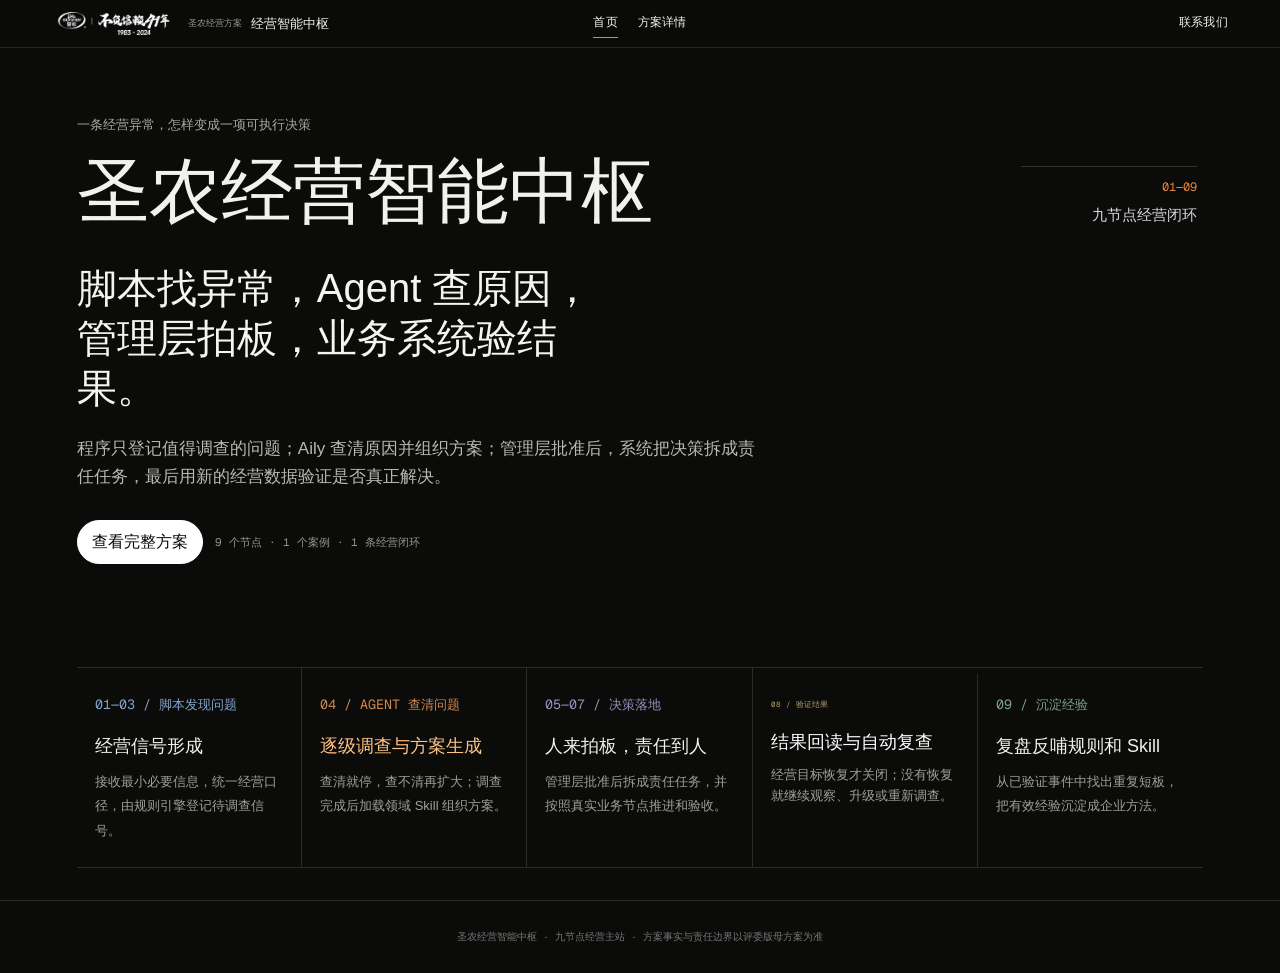
==== commit ab14054b: "content: clarify business and technical narrative" ====
--- a/index.html
+++ b/index.html
@@ -1634,16 +1634,17 @@
     .aily-handoff b { font-weight: 500; }
     .aily-handoff span { color: var(--route-muted); font-family: var(--mono); font-size: 11px; }
     .aily-reveal { opacity: 1; transform: none; }
-    .aily-scene.is-active .aily-reveal { animation: aily-reveal 620ms cubic-bezier(.22,1,.36,1) both; }
-    .aily-scene.is-active .aily-reveal:nth-child(2) { animation-delay: 100ms; }
-    .aily-scene.is-active .aily-reveal:nth-child(3) { animation-delay: 190ms; }
-    .aily-scene.is-active .aily-reveal:nth-child(4) { animation-delay: 280ms; }
-    .aily-scene.is-active .aily-query:nth-child(2),
-    .aily-scene.is-active .aily-evidence:nth-child(2) { animation-delay: 130ms; }
-    .aily-scene.is-active .aily-query:nth-child(3),
-    .aily-scene.is-active .aily-evidence:nth-child(3) { animation-delay: 260ms; }
-    .aily-scene.is-active .aily-query:nth-child(4),
-    .aily-scene.is-active .aily-evidence:nth-child(4) { animation-delay: 390ms; }
+    .aily-narrative.is-motion-ready .aily-scene:not(.is-seen) .aily-reveal { opacity: 0; transform: translateY(14px); }
+    .aily-scene.is-entering .aily-reveal { animation: aily-reveal 620ms cubic-bezier(.22,1,.36,1) both; }
+    .aily-scene.is-entering .aily-reveal:nth-child(2) { animation-delay: 100ms; }
+    .aily-scene.is-entering .aily-reveal:nth-child(3) { animation-delay: 190ms; }
+    .aily-scene.is-entering .aily-reveal:nth-child(4) { animation-delay: 280ms; }
+    .aily-scene.is-entering .aily-query:nth-child(2),
+    .aily-scene.is-entering .aily-evidence:nth-child(2) { animation-delay: 130ms; }
+    .aily-scene.is-entering .aily-query:nth-child(3),
+    .aily-scene.is-entering .aily-evidence:nth-child(3) { animation-delay: 260ms; }
+    .aily-scene.is-entering .aily-query:nth-child(4),
+    .aily-scene.is-entering .aily-evidence:nth-child(4) { animation-delay: 390ms; }
     .aily-hypothesis,
     .aily-query,
     .aily-evidence,
@@ -1651,35 +1652,35 @@
     .aily-scope-step,
     .aily-branch,
     .aily-check { opacity: 1; transform: none; }
-    .aily-scene.is-active .aily-hypothesis,
-    .aily-scene.is-active .aily-query,
-    .aily-scene.is-active .aily-evidence,
-    .aily-scene.is-active .aily-lane,
-    .aily-scene.is-active .aily-scope-step,
-    .aily-scene.is-active .aily-branch,
-    .aily-scene.is-active .aily-check { animation: aily-reveal 520ms cubic-bezier(.22,1,.36,1) both; }
-    .aily-scene.is-active .aily-hypothesis:nth-child(2),
-    .aily-scene.is-active .aily-query:nth-child(2),
-    .aily-scene.is-active .aily-evidence:nth-child(2),
-    .aily-scene.is-active .aily-lane:nth-child(2),
-    .aily-scene.is-active .aily-scope-step:nth-child(2),
-    .aily-scene.is-active .aily-branch:nth-child(2),
-    .aily-scene.is-active .aily-check:nth-child(2) { animation-delay: 150ms; }
-    .aily-scene.is-active .aily-hypothesis:nth-child(3),
-    .aily-scene.is-active .aily-query:nth-child(3),
-    .aily-scene.is-active .aily-evidence:nth-child(3),
-    .aily-scene.is-active .aily-scope-step:nth-child(3),
-    .aily-scene.is-active .aily-branch:nth-child(3),
-    .aily-scene.is-active .aily-check:nth-child(3) { animation-delay: 300ms; }
-    .aily-scene.is-active .aily-hypothesis:nth-child(4),
-    .aily-scene.is-active .aily-query:nth-child(4),
-    .aily-scene.is-active .aily-evidence:nth-child(4),
-    .aily-scene.is-active .aily-scope-step:nth-child(4),
-    .aily-scene.is-active .aily-branch:nth-child(4),
-    .aily-scene.is-active .aily-check:nth-child(4) { animation-delay: 450ms; }
-    .aily-scene[data-aily-scene="intake"].is-active .aily-object:first-child { animation: aily-enter-left 720ms 120ms cubic-bezier(.22,1,.36,1) both; }
-    .aily-scene[data-aily-scene="intake"].is-active .aily-object:last-child { animation: aily-enter-right 720ms 210ms cubic-bezier(.22,1,.36,1) both; }
-    .aily-scene[data-aily-scene="gate"].is-active .aily-gate-status { animation: aily-gate-pulse 1.8s 500ms ease-in-out both; }
+    .aily-scene.is-entering .aily-hypothesis,
+    .aily-scene.is-entering .aily-query,
+    .aily-scene.is-entering .aily-evidence,
+    .aily-scene.is-entering .aily-lane,
+    .aily-scene.is-entering .aily-scope-step,
+    .aily-scene.is-entering .aily-branch,
+    .aily-scene.is-entering .aily-check { animation: aily-reveal 520ms cubic-bezier(.22,1,.36,1) both; }
+    .aily-scene.is-entering .aily-hypothesis:nth-child(2),
+    .aily-scene.is-entering .aily-query:nth-child(2),
+    .aily-scene.is-entering .aily-evidence:nth-child(2),
+    .aily-scene.is-entering .aily-lane:nth-child(2),
+    .aily-scene.is-entering .aily-scope-step:nth-child(2),
+    .aily-scene.is-entering .aily-branch:nth-child(2),
+    .aily-scene.is-entering .aily-check:nth-child(2) { animation-delay: 150ms; }
+    .aily-scene.is-entering .aily-hypothesis:nth-child(3),
+    .aily-scene.is-entering .aily-query:nth-child(3),
+    .aily-scene.is-entering .aily-evidence:nth-child(3),
+    .aily-scene.is-entering .aily-scope-step:nth-child(3),
+    .aily-scene.is-entering .aily-branch:nth-child(3),
+    .aily-scene.is-entering .aily-check:nth-child(3) { animation-delay: 300ms; }
+    .aily-scene.is-entering .aily-hypothesis:nth-child(4),
+    .aily-scene.is-entering .aily-query:nth-child(4),
+    .aily-scene.is-entering .aily-evidence:nth-child(4),
+    .aily-scene.is-entering .aily-scope-step:nth-child(4),
+    .aily-scene.is-entering .aily-branch:nth-child(4),
+    .aily-scene.is-entering .aily-check:nth-child(4) { animation-delay: 450ms; }
+    .aily-scene[data-aily-scene="intake"].is-entering .aily-object:first-child { animation: aily-enter-left 720ms 120ms cubic-bezier(.22,1,.36,1) both; }
+    .aily-scene[data-aily-scene="intake"].is-entering .aily-object:last-child { animation: aily-enter-right 720ms 210ms cubic-bezier(.22,1,.36,1) both; }
+    .aily-scene[data-aily-scene="gate"].is-entering .aily-gate-status { animation: aily-gate-pulse 1.8s 500ms ease-in-out both; }
     @keyframes aily-reveal { from { opacity: 0; transform: translateY(26px); } to { opacity: 1; transform: translateY(0); } }
     @keyframes aily-enter-left { from { opacity: 0; transform: translateX(-52px); } to { opacity: 1; transform: translateX(0); } }
     @keyframes aily-enter-right { from { opacity: 0; transform: translateX(52px); } to { opacity: 1; transform: translateX(0); } }
@@ -1755,9 +1756,10 @@
       .aily-scope-step,
       .aily-branch,
       .aily-check,
-      .aily-scene.is-active .aily-reveal,
-      .aily-scene.is-active .aily-object,
-      .aily-scene.is-active .aily-gate-status { opacity: 1; transform: none; animation: none; }
+      .aily-scene.is-entering .aily-reveal,
+      .aily-scene.is-entering .aily-object,
+      .aily-scene.is-entering .aily-gate-status,
+      .aily-narrative.is-motion-ready .aily-scene:not(.is-seen) .aily-reveal { opacity: 1; transform: none; animation: none; }
       .aily-loop-stage,
       .aily-scene.is-active .aily-loop-stage { position: relative; grid-area: auto; opacity: 1; transform: none; animation: none; }
       .aily-loop-stage-area { gap: 30px; }
@@ -1899,11 +1901,13 @@
     .hash-phase small { color: color-mix(in srgb, var(--phase) 74%, #8d8d88); }
     .hash-phase b { margin: 16px 0 8px; font-size: 18px; }
     .hash-phase span { color: #9f9f9a; line-height: 1.65; }
-    #hash-app.hash-home-entering .hash-home-header,
-    #hash-app.hash-home-entering .hash-kicker,
-    #hash-app.hash-home-entering .hash-hero-copy h2,
-    #hash-app.hash-home-entering .hash-hero-copy > p,
-    #hash-app.hash-home-entering .hash-hero-actions,
+    #hash-app.hash-home-entering .hash-home-header { animation: dossier-fade-in 260ms cubic-bezier(.16,1,.3,1) both; }
+    #hash-app.hash-home-entering .hash-kicker { animation: dossier-rise-in 360ms 40ms cubic-bezier(.16,1,.3,1) both; }
+    #hash-app.hash-home-entering .hash-hero-copy h2 { animation: dossier-rise-in 480ms 80ms cubic-bezier(.16,1,.3,1) both; }
+    #hash-app.hash-home-entering .hash-hero-index { animation: dossier-fade-in 360ms 140ms cubic-bezier(.16,1,.3,1) both; }
+    #hash-app.hash-home-entering .hash-hero-copy > p { animation: dossier-rise-in 420ms 160ms cubic-bezier(.16,1,.3,1) both; }
+    #hash-app.hash-home-entering .hash-hero-actions { animation: dossier-rise-in 360ms 240ms cubic-bezier(.16,1,.3,1) both; }
+    #hash-app.hash-home-entering .hash-phases { animation: dossier-rise-in 460ms 300ms cubic-bezier(.16,1,.3,1) both; }
     #hash-app.hash-home-entering .hash-phase { animation: none; }
 
     .hash-route-bar { padding-top: 8px; padding-bottom: 8px; }
@@ -1917,25 +1921,49 @@
     .hash-detail-main { width: min(1160px, calc(100% - 48px)); padding: 0 0 96px; }
     .hash-node-hero {
       grid-template-columns: minmax(0, 1.4fr) minmax(280px, .6fr);
-      align-items: end;
+      align-items: stretch;
       min-height: calc(100svh - var(--route-sticky-offset, 112px));
       gap: 64px;
-      padding: 96px 0 64px;
-    }
+      padding: clamp(48px, 7vh, 72px) 0 64px;
+    }
+    .hash-node-hero > div:first-child { align-self: start; }
     .hash-stage-code { color: var(--active-color, var(--route-blue)); }
     .hash-node-hero h2 { max-width: 16ch; margin: 16px 0 24px; font-size: 56px; line-height: 1.14; }
     .hash-node-hero p { max-width: 62ch; color: #b9b9b5; font-size: 17px; line-height: 1.7; }
     .hash-node-output {
+      position: relative;
       align-self: end;
       padding: 20px 0 0;
       border: 0;
-      border-top: 1px solid color-mix(in srgb, var(--active-color, var(--route-blue)) 62%, #3a3a38);
+    }
+    .hash-node-output::before {
+      content: "";
+      position: absolute;
+      top: 0;
+      right: 0;
+      left: 0;
+      height: 1px;
+      background: color-mix(in srgb, var(--active-color, var(--route-blue)) 62%, #3a3a38);
+      transform-origin: left center;
     }
     .hash-node-output h3 { margin: 12px 0 10px; font-size: 22px; }
     .hash-node-output p { font-size: 14px; }
-    .hash-detail-main.is-entering .hash-node-hero > div:first-child,
-    .hash-detail-main.is-entering .hash-node-output,
-    .hash-detail-main.is-entering .hash-node-panels { animation: taste-fade 240ms cubic-bezier(.16,1,.3,1) both; }
+    .hash-node-methods { margin-top: 20px; padding-top: 16px; border-top: 1px solid #2d2d2b; }
+    .hash-node-methods > small { color: #84847f; font-family: var(--mono); font-size: 9px; }
+    .hash-method-list { display: flex; flex-wrap: wrap; gap: 7px 18px; margin-top: 10px; }
+    .hash-method-list span { color: #d5d5d1; font-size: 12px; }
+    .hash-method-list span::before { content: "—"; margin-right: 7px; color: var(--active-color, var(--route-blue)); }
+    .hash-node-basis { margin: 13px 0 0 !important; color: #999994 !important; font-size: 12px !important; line-height: 1.65 !important; }
+    .hash-detail-main.is-entering .hash-node-hero > div:first-child { animation: none; }
+    .hash-detail-main.is-entering .hash-stage-code { animation: dossier-fade-in 320ms cubic-bezier(.22,.8,.24,1) both; }
+    .hash-detail-main.is-entering .hash-node-hero h2 { animation: dossier-rise-in 600ms 60ms cubic-bezier(.22,.8,.24,1) both; }
+    .hash-detail-main.is-entering .hash-node-hero > div:first-child > p { animation: dossier-rise-in 520ms 180ms cubic-bezier(.22,.8,.24,1) both; }
+    .hash-detail-main.is-entering .hash-node-output { animation: dossier-rise-in 520ms 260ms cubic-bezier(.22,.8,.24,1) both; }
+    .hash-detail-main.is-entering .hash-node-output::before { animation: dossier-rule-in 600ms 220ms cubic-bezier(.22,.8,.24,1) both; }
+    .hash-detail-main.is-entering .hash-node-panels { animation: dossier-rise-in 480ms 380ms cubic-bezier(.22,.8,.24,1) both; }
+    @keyframes dossier-fade-in { from { opacity: 0; } to { opacity: 1; } }
+    @keyframes dossier-rise-in { from { opacity: 0; transform: translateY(14px); } to { opacity: 1; transform: translateY(0); } }
+    @keyframes dossier-rule-in { from { opacity: .3; transform: scaleX(0); } to { opacity: 1; transform: scaleX(1); } }
     @keyframes taste-fade { from { opacity: 0; } to { opacity: 1; } }
     .hash-scroll-reveal { opacity: 0; transform: translateY(8px); transition: opacity 280ms cubic-bezier(.16,1,.3,1), transform 280ms cubic-bezier(.16,1,.3,1); }
 
@@ -1979,15 +2007,21 @@
     .aily-priority-item.is-first::before { display: none; }
     .aily-priority-result.escalate { border-left: 0; border-top: 1px solid var(--route-orange); }
     .aily-json { background: #0f0f0e; }
-    .aily-scene.is-active .aily-reveal,
-    .aily-scene.is-active .aily-object,
-    .aily-scene.is-active .aily-hypothesis,
-    .aily-scene.is-active .aily-query,
-    .aily-scene.is-active .aily-evidence,
-    .aily-scene.is-active .aily-lane,
-    .aily-scene.is-active .aily-scope-step,
-    .aily-scene.is-active .aily-branch,
-    .aily-scene.is-active .aily-check { animation-duration: 280ms; }
+    .aily-scene.is-entering .aily-reveal,
+    .aily-scene.is-entering .aily-object,
+    .aily-scene.is-entering .aily-hypothesis,
+    .aily-scene.is-entering .aily-query,
+    .aily-scene.is-entering .aily-evidence,
+    .aily-scene.is-entering .aily-lane,
+    .aily-scene.is-entering .aily-scope-step,
+    .aily-scene.is-entering .aily-branch,
+    .aily-scene.is-entering .aily-check { animation-duration: 420ms; animation-timing-function: cubic-bezier(.16,1,.3,1); }
+    .aily-scene[data-aily-scene="intake"].is-entering .aily-object:first-child { animation: dossier-enter-left 480ms 100ms cubic-bezier(.16,1,.3,1) both; }
+    .aily-scene[data-aily-scene="intake"].is-entering .aily-object:last-child { animation: dossier-enter-right 480ms 170ms cubic-bezier(.16,1,.3,1) both; }
+    @keyframes aily-reveal { from { opacity: 0; transform: translateY(14px); } to { opacity: 1; transform: translateY(0); } }
+    @keyframes dossier-enter-left { from { opacity: 0; transform: translateX(-24px); } to { opacity: 1; transform: translateX(0); } }
+    @keyframes dossier-enter-right { from { opacity: 0; transform: translateX(24px); } to { opacity: 1; transform: translateX(0); } }
+    @keyframes aily-gate-pulse { 0% { opacity: .72; } 55%, 100% { opacity: 1; } }
 
     .contact-team-card,
     .contact-team-card.lead { border: 0; border-top: 1px solid #30302e; background: transparent; }
@@ -2004,7 +2038,7 @@
       .hash-hero-statement { font-size: 32px; }
       .hash-phases { margin-top: 48px; }
       .hash-detail-main { width: calc(100% - 32px); }
-      .hash-node-hero { grid-template-columns: 1fr; gap: 32px; padding: 64px 0; }
+      .hash-node-hero { grid-template-columns: 1fr; gap: 32px; padding: 48px 0 56px; }
       .hash-node-hero h2 { font-size: 40px; }
       .hash-node-output { padding-left: 0; }
       .aily-scene-head { grid-template-columns: 1fr; gap: 16px; margin-bottom: 32px; }
@@ -2016,8 +2050,35 @@
       .hash-hero-statement { font-size: 28px; }
       .hash-node-hero h2 { font-size: 36px; }
     }
+    @media (prefers-reduced-motion: reduce) {
+      #hash-app.hash-home-entering .hash-home-header,
+      #hash-app.hash-home-entering .hash-kicker,
+      #hash-app.hash-home-entering .hash-hero-copy h2,
+      #hash-app.hash-home-entering .hash-hero-index,
+      #hash-app.hash-home-entering .hash-hero-copy > p,
+      #hash-app.hash-home-entering .hash-hero-actions,
+      #hash-app.hash-home-entering .hash-phases,
+      .hash-detail-main.is-entering .hash-stage-code,
+      .hash-detail-main.is-entering .hash-node-hero h2,
+      .hash-detail-main.is-entering .hash-node-hero > div:first-child > p,
+      .hash-detail-main.is-entering .hash-node-output,
+      .hash-detail-main.is-entering .hash-node-output::before,
+      .hash-detail-main.is-entering .hash-node-panels,
+      .aily-scene.is-entering .aily-reveal,
+      .aily-scene.is-entering .aily-object,
+      .aily-scene.is-entering .aily-hypothesis,
+      .aily-scene.is-entering .aily-query,
+      .aily-scene.is-entering .aily-evidence,
+      .aily-scene.is-entering .aily-lane,
+      .aily-scene.is-entering .aily-scope-step,
+      .aily-scene.is-entering .aily-branch,
+      .aily-scene.is-entering .aily-check,
+      .aily-scene.is-entering .aily-gate-status,
+      .aily-narrative.is-motion-ready .aily-scene:not(.is-seen) .aily-reveal { animation: none !important; opacity: 1; transform: none; }
+      .hash-node-output::before { transform: none; }
+    }
   </style>
-  <link rel="stylesheet" href="shengnong-nodes/narrative-core.css?v=20260720-taste1">
+  <link rel="stylesheet" href="shengnong-nodes/narrative-core.css?v=20260720-motion2">
 </head>
 <body>
   <a class="skip-link" href="#node/collection">跳到架构正文</a>
@@ -2039,24 +2100,24 @@
         <section class="hash-home" data-view="home">
           <div class="hash-hero">
             <div class="hash-hero-copy">
-              <span class="hash-kicker">面向经营决策的九节点方案</span>
+              <span class="hash-kicker">一条经营异常，怎样变成一项可执行决策</span>
               <div class="hash-hero-title-row">
                 <h2 tabindex="-1">圣农经营智能中枢</h2>
                 <aside class="hash-hero-index" aria-label="方案范围"><small>01—09</small><b>九节点经营闭环</b></aside>
               </div>
-              <p class="hash-hero-statement">让每一个经营异常，<br>都有依据、有负责人、有结果。</p>
-              <p class="hash-hero-description">系统发现异常，Aily 调查原因并组织方案，管理层作出决定，业务人员按节点执行，新的经营数据再回来验证结果。</p>
+              <p class="hash-hero-statement">脚本找异常，Agent 查原因，<br>管理层拍板，业务系统验结果。</p>
+              <p class="hash-hero-description">程序只登记值得调查的问题；Aily 查清原因并组织方案；管理层批准后，系统把决策拆成责任任务，最后用新的经营数据验证是否真正解决。</p>
               <div class="hash-hero-actions">
                 <button class="hash-button hash-primary" type="button" data-action="explore">查看完整方案</button>
                 <span class="hash-boundary">9 个节点 · 1 个案例 · 1 条经营闭环</span>
               </div>
             </div>
-            <div class="hash-phases" aria-label="经营闭环五组核心能力">
-              <article class="hash-phase info"><small>01 / 经营事实</small><b>数据与证据</b><span>经营事实被可靠接收、统一口径并登记为待调查事件。</span></article>
-              <article class="hash-phase agent"><small>02 / 查明原因</small><b>调查与决策支持</b><span>Aily 逐层补证、比较方案并形成决策就绪材料。</span></article>
-              <article class="hash-phase execute"><small>03 / 作出决定</small><b>审批与责任执行</b><span>管理层拍板，任务责任到人并按业务节点推进。</span></article>
-              <article class="hash-phase risk"><small>04 / 验证结果</small><b>风险预判与治理</b><span>新数据验证结果，并把销售变化传导到产销存决策。</span></article>
-              <article class="hash-phase feedback"><small>05 / 沉淀经验</small><b>管理复盘与改进</b><span>从多个事件识别管理短板，把经验更新为新规则。</span></article>
+            <div class="hash-phases" aria-label="经营闭环五个阶段">
+              <article class="hash-phase info"><small>01—03 / 脚本发现问题</small><b>经营信号形成</b><span>接收最小必要信息，统一经营口径，由规则引擎登记待调查信号。</span></article>
+              <article class="hash-phase agent"><small>04 / Agent 查清问题</small><b>逐级调查与方案生成</b><span>查清就停，查不清再扩大；调查完成后加载领域 Skill 组织方案。</span></article>
+              <article class="hash-phase execute"><small>05—07 / 决策落地</small><b>人来拍板，责任到人</b><span>管理层批准后拆成责任任务，并按照真实业务节点推进和验收。</span></article>
+              <article class="hash-phase risk"><small>08 / 验证结果</small><b>结果回读与自动复查</b><span>经营目标恢复才关闭；没有恢复就继续观察、升级或重新调查。</span></article>
+              <article class="hash-phase feedback"><small>09 / 沉淀经验</small><b>复盘反哺规则和 Skill</b><span>从已验证事件中找出重复短板，把有效经验沉淀成企业方法。</span></article>
               <span class="hash-signal" aria-hidden="true"></span>
             </div>
           </div>
@@ -2077,16 +2138,16 @@
               <span class="route-segment feedback"></span>
               <div class="hash-route-node is-active is-reached" data-node="collection" data-phase="info"><button class="hash-node-button" type="button" aria-label="01 信息采集">01</button><span class="hash-node-name">信息采集</span></div>
               <div class="hash-route-node" data-node="transport" data-phase="info"><button class="hash-node-button" type="button" aria-label="02 可靠传输">02</button><span class="hash-node-name">数据传输</span></div>
-              <div class="hash-route-node" data-node="foundation" data-phase="info"><button class="hash-node-button" type="button" aria-label="03 经营证据与信号">03</button><span class="hash-node-name">证据与信号</span></div>
+              <div class="hash-route-node" data-node="foundation" data-phase="info"><button class="hash-node-button" type="button" aria-label="03 企业经营语义层与信号">03</button><span class="hash-node-name">语义与信号</span></div>
               <div class="hash-route-node" data-node="aily" data-phase="agent"><button class="hash-node-button" type="button" aria-label="04 Aily 智能研判">04</button><span class="hash-node-name">Aily Agent</span></div>
               <div class="hash-route-node" data-node="decision" data-phase="execute"><button class="hash-node-button" type="button" aria-label="05 管理审批与授权">05</button><span class="hash-node-name">管理审批</span></div>
               <div class="hash-route-node" data-node="execution" data-phase="execute"><button class="hash-node-button" type="button" aria-label="06 责任执行与岗位指导">06</button><span class="hash-node-name">责任执行</span></div>
-              <div class="hash-route-node" data-node="milestone" data-phase="execute"><button class="hash-node-button" type="button" aria-label="07 业务里程碑与验收">07</button><span class="hash-node-name">里程碑验收</span></div>
-              <div class="hash-route-node" data-node="risk" data-phase="risk"><button class="hash-node-button" type="button" aria-label="08 结果校准与风险预判">08</button><span class="hash-node-name">风险预判</span></div>
+              <div class="hash-route-node" data-node="milestone" data-phase="execute"><button class="hash-node-button" type="button" aria-label="07 按业务节点验收">07</button><span class="hash-node-name">节点验收</span></div>
+              <div class="hash-route-node" data-node="risk" data-phase="risk"><button class="hash-node-button" type="button" aria-label="08 结果回读与自动复查">08</button><span class="hash-node-name">结果复查</span></div>
               <div class="hash-route-node" data-node="review" data-phase="feedback"><button class="hash-node-button" type="button" aria-label="09 管理复盘与持续改进">09</button><span class="hash-node-name">管理复盘</span></div>
             </div>
             <div class="hash-route-groups" aria-hidden="true">
-              <span class="hash-group-label">数据与证据</span><span class="hash-group-label">调查支持</span><span class="hash-group-label">审批与执行</span><span class="hash-group-label">风险治理</span><span class="hash-group-label">管理改进</span>
+              <span class="hash-group-label">经营信号形成</span><span class="hash-group-label">调查与方案</span><span class="hash-group-label">审批与执行</span><span class="hash-group-label">结果复查</span><span class="hash-group-label">管理改进</span>
             </div>
             </div>
           </nav>
@@ -2094,14 +2155,19 @@
           <div class="hash-detail-main">
             <header class="hash-node-hero">
               <div>
-                <span class="hash-stage-code" data-node-code>01 / COLLECTION</span>
-                <h2 data-node-title tabindex="-1">信息采集</h2>
-                <p data-node-summary>从业务系统、飞书和合法外部来源取得经营事实，同时登记来源、时间、权限和质量状态。</p>
+                <span class="hash-stage-code" data-node-code>节点 01 / 信息采集</span>
+                <h2 data-node-title tabindex="-1">最小信息触发</h2>
+                <p data-node-summary>程序负责找异常，不负责下结论。源系统只需提供发现问题所需的关键字段，同时登记来源、时间、权限和质量状态。</p>
               </div>
               <div class="hash-node-output">
                 <span class="hash-output-label">本节点形成</span>
                 <h3 data-node-output>原始数据</h3>
                 <p data-node-output-copy>本页产物是下一节点的正式输入，九个页面共同构成一条连续的经营数据与责任链。</p>
+                <div class="hash-node-methods" aria-label="本节点关键方法">
+                  <small>本节点采用</small>
+                  <div class="hash-method-list" data-node-methods><span>最小信息清单</span><span>API / Webhook</span><span>来源与时间登记</span></div>
+                  <p class="hash-node-basis" data-node-basis>行业方法：只接收当前问题所需的信息；缺失、延迟和无权限分别标明，不把未知补成零。</p>
+                </div>
               </div>
             </header>
 
@@ -2230,28 +2296,28 @@
             <div class="aily-scene-grid aily-reveal"><article class="aily-lane mcp"><small>系统查询 / MCP 是受控业务接口</small><h4>自动寻找已有正式记录</h4><p>只读取当前身份有权查看的数据。</p><ul><li>收银系统：订单级券明细</li><li>客户系统：门店活动绑定</li><li>库存系统：同商品区域库存</li></ul></article><article class="aily-lane people"><small>人工补证 / 飞书责任请求</small><h4>把缺口准确交给责任人</h4><p>缺什么、为什么要、何时交、什么格式一次写清。</p><ul><li>责任人：区域销售经理</li><li>进度：已读 · 等待回复</li><li>时限：30 分钟 · 上传活动证明</li></ul></article></div>
           </section>
 
-          <section class="aily-scene" data-aily-scene="scope" data-scene-number="06" data-case-current="这是单店问题，还是正在扩散？" data-case-confirmed="同区域出现第二个相同价差" data-case-unknown="是否影响库存和整体市场" data-case-next="证据支持后扩大一层再查" aria-labelledby="aily-scope-title">
-            <div class="aily-scene-head aily-reveal"><span class="aily-scene-code">06 / 有界查询循环</span><h3 id="aily-scope-title">证据支持时，才扩大调查范围</h3><p>这就是 Aily 最关键的工作方式：从一个门店的价格点开始；发现同类证据，才连到区域；再发现销量、库存或投诉联动，才进入跨部门与市场层面。没有新证据，就停在当前层。</p></div>
-            <div class="aily-loop-visual aily-reveal" aria-label="由点及线、由线及面的有界查询循环">
+          <section class="aily-scene" data-aily-scene="scope" data-scene-number="06" data-case-current="这是单店问题，还是正在扩散？" data-case-confirmed="同区域出现第二个相同价差" data-case-unknown="是否影响库存和整体市场" data-case-next="发现扩散迹象后，才扩大一层再查" aria-labelledby="aily-scope-title">
+            <div class="aily-scene-head aily-reveal"><span class="aily-scene-code">06 / 由点及面的逐级调查</span><h3 id="aily-scope-title">查清就停，查不清再扩大</h3><p>这是 Aily 最关键的工作方式：先解释一家门店；发现同类情况，才扩大到同一区域；再发现销量、库存或投诉同时变化，才进入跨部门和市场层面。没有新的事实支持，就停在当前范围。</p></div>
+            <div class="aily-loop-visual aily-reveal" aria-label="从单店到区域、跨部门和市场的逐级调查循环">
               <div class="aily-loop-stage-area">
                 <div class="aily-loop-stage" data-loop-phase="point" style="--loop-i:0"><div class="aily-loop-copy"><small>01 / 由一个点开始</small><h4>先解释这一家门店</h4><p>只核对当前门店、当前商品、当前时间的价格、规格和活动。</p></div><div class="aily-loop-shape"><span class="aily-loop-dot">门店 A<br>24.9</span></div></div>
                 <div class="aily-loop-stage" data-loop-phase="line" style="--loop-i:1"><div class="aily-loop-copy"><small>02 / 点连成线</small><h4>第二家同类门店也出现价差</h4><p>证据表明它可能不是单店失误，于是把查询扩大到同一区域的可比门店。</p></div><div class="aily-loop-shape"><div class="aily-loop-row"><span class="aily-loop-dot">A<br>24.9</span><span class="aily-loop-dot">B<br>24.9</span><span class="aily-loop-dot">C<br>29.9</span><span class="aily-loop-dot">D<br>29.9</span></div></div></div>
                 <div class="aily-loop-stage" data-loop-phase="network" style="--loop-i:2"><div class="aily-loop-copy"><small>03 / 线织成网</small><h4>价格开始与其他经营事实相互解释</h4><p>区域异常同时伴随销量、库存或投诉变化，调查才进入相关部门。</p></div><div class="aily-loop-shape"><div class="aily-loop-network"><div class="aily-loop-domain"><b>销售</b><span>多店价差</span></div><div class="aily-loop-domain"><b>库存</b><span>周转变慢</span></div><div class="aily-loop-domain"><b>客户</b><span>投诉增加</span></div><div class="aily-loop-domain"><b>供应</b><span>调拨在途</span></div></div></div></div>
                 <div class="aily-loop-stage" data-loop-phase="surface" style="--loop-i:3"><div class="aily-loop-copy"><small>04 / 网扩成面</small><h4>多区域共同变化，才讨论市场级影响</h4><p>只有多个区域、竞争对手和供需数据共同支持，才进入产能、存栏或市场策略调查。</p></div><div class="aily-loop-shape"><div class="aily-loop-surface"><div class="aily-loop-region is-signal"><b>华东</b><span>降价 / 滞销</span></div><div class="aily-loop-region is-signal"><b>华南</b><span>降价 / 滞销</span></div><div class="aily-loop-region"><b>华北</b><span>价格稳定</span></div><div class="aily-loop-region"><b>西南</b><span>待补数据</span></div><div class="aily-loop-region"><b>海外</b><span>机会待验证</span></div><div class="aily-loop-region"><b>供给端</b><span>存栏约束</span></div></div></div></div>
-                <div class="aily-loop-stage" data-loop-phase="gate" style="--loop-i:4"><div class="aily-loop-copy"><small>05 / 每轮经过证据门</small><h4>不是永远向上升级</h4><p>每轮取证后都重新判断：已经解释清楚就停止；确有扩散证据才扩大；查不到就等待补证；越权或高风险就转人工。</p></div><div class="aily-loop-shape"><div class="aily-loop-gate"><div class="aily-loop-gate-core">证据门</div><div class="aily-loop-decisions"><span>证据足够 → 停止</span><span>支持扩散 → 扩大</span><span>数据缺失 → 等待</span><span>权限阻塞 → 转人工</span></div></div></div></div>
+                <div class="aily-loop-stage" data-loop-phase="gate" style="--loop-i:4"><div class="aily-loop-copy"><small>05 / 每轮重新判断</small><h4>查清就停，查不清再扩大</h4><p>每轮查询后都重新判断：原因已经查清就停止；发现扩散迹象才扩大；信息暂时缺失就等待补充；超出权限或风险过高就交给人工处理。</p></div><div class="aily-loop-shape"><div class="aily-loop-gate"><div class="aily-loop-gate-core">本轮判断</div><div class="aily-loop-decisions"><span>原因已查清 → 停止</span><span>发现扩散迹象 → 扩大</span><span>信息暂时缺失 → 等待</span><span>超出权限范围 → 转人工</span></div></div></div></div>
                 <div class="aily-loop-stage" data-loop-phase="query" style="--loop-i:5"><div class="aily-loop-copy"><small>06 / 回到下一轮最小查询</small><h4>范围扩大一层，问题也重新变小</h4><p>不是漫无目的继续搜索，而是在新范围中再次选择一项最能排除原因的查询。</p></div><div class="aily-loop-shape"><div class="aily-loop-query"><strong>↻</strong><div><b>下一项：查询同区域可比门店活动绑定</b><span>观察 → 评估 → 计划 → 取证 → 校验 → 决定 → 新一轮</span></div></div></div></div>
               </div>
-              <div class="aily-loop-meter" aria-hidden="true"><small>查询范围随证据推进</small><div class="aily-loop-marker" style="--loop-i:0"><i>1</i><span>单店点</span></div><div class="aily-loop-marker" style="--loop-i:1"><i>2</i><span>区域线</span></div><div class="aily-loop-marker" style="--loop-i:2"><i>3</i><span>跨域网</span></div><div class="aily-loop-marker" style="--loop-i:3"><i>4</i><span>市场面</span></div><div class="aily-loop-marker" style="--loop-i:4"><i>5</i><span>证据门</span></div><div class="aily-loop-marker" style="--loop-i:5"><i>6</i><span>再查询</span></div><div class="aily-loop-rule"><b>硬规则：</b>没有新证据，不扩大范围；达到停止条件，循环立即结束。每次调查同时受查询次数、总时长、可用工具、证据要求和费用上限约束。</div></div>
+              <div class="aily-loop-meter" aria-hidden="true"><small>调查范围随新事实推进</small><div class="aily-loop-marker" style="--loop-i:0"><i>1</i><span>单店点</span></div><div class="aily-loop-marker" style="--loop-i:1"><i>2</i><span>区域线</span></div><div class="aily-loop-marker" style="--loop-i:2"><i>3</i><span>跨域网</span></div><div class="aily-loop-marker" style="--loop-i:3"><i>4</i><span>市场面</span></div><div class="aily-loop-marker" style="--loop-i:4"><i>5</i><span>本轮判断</span></div><div class="aily-loop-marker" style="--loop-i:5"><i>6</i><span>再查询</span></div><div class="aily-loop-rule"><b>调查规则：</b>没有新事实，不扩大范围；原因已经查清，循环立即结束。每次调查同时受查询次数、总时长、可用工具、信息要求和费用上限约束。</div></div>
             </div>
           </section>
 
-          <section class="aily-scene" data-aily-scene="gate" data-scene-number="07" data-case-current="管理层现在能否作出有边界的决定？" data-case-confirmed="事实、影响范围和证据来源已清楚" data-case-unknown="券承担方仍待回复" data-case-next="透明标出缺口并限制方案" aria-labelledby="aily-gate-title">
-            <div class="aily-scene-head aily-reveal"><span class="aily-scene-code">07 / 校验判断</span><h3 id="aily-gate-title">现在是否足够交给管理层</h3><p>“可以决策”不等于“所有数据都齐了”，而是现有事实、仍缺什么、缺口会限制哪些动作，都已经透明，管理层能在边界内决定。</p></div>
-            <div class="aily-gate aily-reveal"><div class="aily-gate-status"><span>当前证据门</span><strong>还差一项关键证明</strong><span>券承担方仍未知<br>可以汇报，但不能直接定责或改价</span></div><div class="aily-gate-checks"><div class="aily-check"><span>事实能回到来源和时间</span><em>通过</em></div><div class="aily-check"><span>5 元价差可以复算</span><em>通过</em></div><div class="aily-check"><span>影响范围已经说清</span><em>部分通过</em></div><div class="aily-check"><span>改价等高风险动作</span><em>必须审批</em></div></div></div>
+          <section class="aily-scene" data-aily-scene="gate" data-scene-number="07" data-case-current="调查结果能否支持下一步形成方案？" data-case-confirmed="事实、原因和影响范围已经整理" data-case-unknown="券承担方仍待回复" data-case-next="形成调查结果包并加载价格 Skill" aria-labelledby="aily-gate-title">
+            <div class="aily-scene-head aily-reveal"><span class="aily-scene-code">07 / 调查结束，进入方案生成</span><h3 id="aily-gate-title">先形成调查结果，再让领域 Skill 组织方案</h3><p>Aily 先把已经确认的事实、可能原因、仍缺的信息和影响范围整理成调查结果包。随后加载价格领域 Skill，调用销量、毛利、库存和预算测算程序，生成可以比较的处理方案。</p></div>
+            <div class="aily-gate aily-reveal"><div class="aily-gate-status"><span>调查结果包</span><strong>可以进入方案生成</strong><span>券承担方仍标为未知<br>方案不得据此定责或直接改价</span></div><div class="aily-gate-checks"><div class="aily-check"><span>已确认事实和来源</span><em>已整理</em></div><div class="aily-check"><span>可能原因与其他解释</span><em>已区分</em></div><div class="aily-check"><span>缺失信息及其影响</span><em>已标明</em></div><div class="aily-check"><span>下一步：加载价格领域 Skill</span><em>生成方案</em></div></div></div>
           </section>
 
-          <section class="aily-scene" data-aily-scene="dossier" data-scene-number="08" data-case-current="管理层需要看到什么才能拍板？" data-case-confirmed="事实、推断、缺口与候选方案已分开" data-case-unknown="券承担方仍明确标为未知" data-case-next="提交人工审批，不自动拍板" aria-labelledby="aily-dossier-title">
-            <div class="aily-scene-head aily-reveal"><span class="aily-scene-code">08 / 决策就绪包</span><h3 id="aily-dossier-title">把事实、缺口和方案交给人决定</h3><p>Aily 把调查整理成管理层可以直接审阅的材料：哪些是事实、哪些只是推断、还缺什么、每个方案对销量、毛利、库存和预算可能造成什么影响，以及何时停止、如何恢复。金额和影响由可复算程序测算；价格、存栏、产能和市场进入仍由人批准。</p></div>
+          <section class="aily-scene" data-aily-scene="dossier" data-scene-number="08" data-case-current="管理层需要看到什么才能拍板？" data-case-confirmed="调查结果、候选方案和影响测算已经合并" data-case-unknown="券承担方仍明确标为未知" data-case-next="提交管理层审批，不自动拍板" aria-labelledby="aily-dossier-title">
+            <div class="aily-scene-head aily-reveal"><span class="aily-scene-code">08 / 形成决策就绪包</span><h3 id="aily-dossier-title">把管理者拍板需要的内容放在同一份材料里</h3><p>价格领域 Skill 根据调查结果提出定向券、规格区隔和不跟价等选项，确定性程序负责测算销量、毛利、库存和预算影响。Aily 再把事实、缺口、方案、代价、停止条件和恢复办法合并成决策就绪包，交给管理层选择。</p></div>
             <pre class="aily-json aily-reveal">{
   "event_id": "PRICE-0249",
   "investigation_level": "regional",
@@ -2264,7 +2330,7 @@
   "controls": { "budget": "pending", "stop_conditions": [], "rollback": "required" },
   "approval_required": true
 }</pre>
-            <div class="aily-handoff aily-reveal"><span><b>下一节点：人工决策与方案审批</b><br>价格、存栏、产能、市场进入必须由管理层批准</span><span>event_id → 决策材料 → 人工审批</span></div>
+            <div class="aily-handoff aily-reveal"><span><b>下一节点：管理审批</b><br>Agent 给选择，价格、存栏、产能和市场进入仍由管理层拍板</span><span>调查结果包 → 领域 Skill → 决策就绪包</span></div>
           </section>
         </div>
       </template>
@@ -2469,7 +2535,7 @@
               <div class="aily-summary-main">
                 <p class="eyebrow">A1 / enterprise investigation agent</p>
                 <h3>圣农经营调查与决策助手</h3>
-                <p>Aily 不接管规则、预测和正式交易。它接收经营事件或管理者问题，按企业语义提出原因假设，调用受控工具调查证据，组织情景方案，并把高风险决策送入人工责任门。</p>
+                <p>Aily 不接管规则、预测和正式交易。它接收经营事件或管理者问题，按企业语义提出原因假设，调用受控工具调查事实、组织情景方案，并把高风险决策交给有权管理者审批。</p>
               </div>
               <div class="aily-metric"><b>10</b><span>项必须能力</span></div>
               <div class="aily-metric"><b>02</b><span>条运行路径</span></div>
@@ -2496,7 +2562,7 @@
                 <article class="capability-card"><div class="cap-id">C04 / EVIDENCE</div><h4>融合并分级证据</h4><p>Aily 可处理知识、工具结果、文档、图片和附件；verified / signal / pending 的分级、冲突处理和证据链完整性不是平台自动保证。</p><footer><span class="state-badge native">知识 / 文件 / 工具结果</span><span class="state-badge configure">证据分级规则</span><span class="state-badge develop">证据库</span></footer></article>
                 <article class="capability-card"><div class="cap-id">C05 / EXPLAIN</div><h4>形成可追溯经营判断</h4><p>Agent Node 官方支持 string、list、object 输出；source_id、时间、口径、语义版本和工具结果必须由输出 Schema 与事件审计服务强制保存。</p><footer><span class="state-badge native">Agent Node object / list</span><span class="state-badge configure">输出 Schema</span><span class="state-badge develop">血缘 / 审计服务</span></footer></article>
                 <article class="capability-card"><div class="cap-id">C06 / OPTIONS</div><h4>组织多情景方案</h4><p>Aily 可以分析并组织跟价、定向券、规格区隔、不跟价等候选方向；销量、毛利、库存、预算和风险数字必须调用确定性预测/模拟服务。</p><footer><span class="state-badge native">内容分析 / 方案组织</span><span class="state-badge develop">预测 / 模拟</span></footer></article>
-                <article class="capability-card"><div class="cap-id">C07 / HUMAN GATE</div><h4>把决策送入人工责任门</h4><p>价格、存栏、产能和市场进入只能生成审批草案；未取得 approval_id 前，写回工具必须服务端拒绝。</p><footer><span class="state-badge configure">Workflow / 审批</span><span class="state-badge develop">写入网关</span></footer></article>
+                <article class="capability-card"><div class="cap-id">C07 / MANAGEMENT APPROVAL</div><h4>关键决策由管理层把关</h4><p>价格、存栏、产能和市场进入只能生成审批草案；未取得 approval_id 前，写回工具必须由服务端拒绝。</p><footer><span class="state-badge configure">Workflow / 审批</span><span class="state-badge develop">写入网关</span></footer></article>
                 <article class="capability-card"><div class="cap-id">C08 / TASKS</div><h4>拆成可执行任务草案</h4><p>Aily 可生成结构化任务草案，飞书任务 MCP / API 可创建任务；负责人映射、依赖、验收指标和跨天跟踪仍需 Workflow 与事件库。</p><footer><span class="state-badge native">任务 MCP / API</span><span class="state-badge configure">Workflow</span><span class="state-badge develop">责任映射 / 事件库</span></footer></article>
                 <article class="capability-card"><div class="cap-id">C09 / IDENTITY</div><h4>按身份和数据范围行动</h4><p>自定义智能体官方支持共享应用、开发者个人、对话用户三类身份；Workflow Agent Node 暂不支持需要用户授权的 MCP，无人值守路径应使用最小权限共享应用身份。</p><footer><span class="state-badge native">三类工作身份</span><span class="state-badge configure">读写分离</span><span class="state-badge verify">租户与源系统权限</span></footer></article>
                 <article class="capability-card"><div class="cap-id">C10 / RECOVERY</div><h4>可恢复、可审计、可复盘</h4><p>Agent Node 可配置重试；Workflow 与自定义智能体 API 可查询执行状态，平台提供对话/技能/任务日志。跨天审批、幂等、补偿和长期审计仍由 event_id 事件库承载。</p><footer><span class="state-badge native">节点重试 / Chat·Run 状态 / 日志</span><span class="state-badge develop">事件状态库</span><span class="state-badge verify">留存与 SLA</span></footer></article>
@@ -2512,9 +2578,9 @@
                 </section>
                 <section class="runtime-lane">
                   <div class="lane-head"><strong>B / 系统自动事件</strong><span>脚本只暴露可信异常点；Aily 使用统一受理 Skill 循环补证据并决定是否扩大调查范围。</span></div>
-                  <div class="lane-flow"><div class="lane-node"><b>信号事件包</b><small>异常字段 + 对象 + 来源 + 时间</small></div><div class="lane-node"><b>受理 Skill</b><small>读取已知/未知，选择下一项最小查询</small></div><div class="lane-node"><b>while 调查</b><small>局部 → 区域 → 跨域 → 战略</small></div><div class="lane-node"><b>并行补证据</b><small>MCP 查询 ∥ 飞书责任人请求</small></div><div class="lane-node"><b>决策就绪包</b><small>事实、缺口、影响、约束、允许决策范围</small></div></div>
+                  <div class="lane-flow"><div class="lane-node"><b>待调查信号</b><small>异常字段 + 对象 + 来源 + 时间</small></div><div class="lane-node"><b>逐级调查</b><small>受理 Skill 选查询，MCP 与责任人并行补充信息</small></div><div class="lane-node"><b>调查结果包</b><small>事实 + 原因 + 缺口 + 影响范围</small></div><div class="lane-node"><b>领域 Skill 生成方案</b><small>调用销量、毛利、库存和预算测算</small></div><div class="lane-node"><b>决策就绪包</b><small>事实 + 方案 + 代价 + 停止与恢复办法</small></div></div>
                   <div class="investigation-loop" aria-label="统一事件受理Skill调查循环">
-                    <div class="investigation-loop-head"><strong>统一事件受理 Skill / Bounded While Loop</strong><span>每轮有查询上限、工具白名单、证据门槛和停止条件</span></div>
+                    <div class="investigation-loop-head"><strong>统一事件受理 Skill / 由点及面的逐级调查</strong><span>每轮都有查询上限、工具白名单、信息要求和停止条件</span></div>
                     <div class="loop-track">
                       <div class="loop-step"><b>01 观察</b><small>读取 event_id、已知事实、未知项、调查层级和权限范围。</small></div><div class="loop-arrow">→</div>
                       <div class="loop-step"><b>02 评估</b><small>判断当前证据能否解释异常，识别互斥原因假设。</small></div><div class="loop-arrow">→</div>
@@ -2523,7 +2589,7 @@
                       <div class="loop-step"><b>05 校验</b><small>检查来源、时间、口径、冲突和证据质量，更新事件包版本。</small></div><div class="loop-arrow">→</div>
                       <div class="loop-step"><b>06 决定</b><small>停止、扩大调查、等待补数或转人工，并记录原因。</small></div>
                     </div>
-                    <div class="loop-decisions"><div class="loop-decision"><strong>停止：</strong>证据足够，进入决策就绪包。</div><div class="loop-decision"><strong>扩大：</strong>L0局部 → L1区域 → L2跨域 → L3战略。</div><div class="loop-decision"><strong>等待：</strong>写入缺失项和责任人，当前Run结束，事件回调后恢复。</div><div class="loop-decision"><strong>转人工：</strong>权限、冲突或高风险超出Agent边界。</div></div>
+                    <div class="loop-decisions"><div class="loop-decision"><strong>停止：</strong>原因已经查清，形成调查结果包。</div><div class="loop-decision"><strong>扩大：</strong>发现扩散迹象，再从单店扩大到区域、跨部门或市场。</div><div class="loop-decision"><strong>等待：</strong>记录缺失信息和责任人，本次调查结束，收到回复后继续。</div><div class="loop-decision"><strong>转人工：</strong>权限受阻、信息冲突或风险过高时交给负责人处理。</div></div>
                   </div>
                 </section>
                 <section class="runtime-lane">
@@ -2634,7 +2700,7 @@
                 <div><b>SESSION ≠ EVENT</b><span>Aily 会话/Run 不是跨天经营事件状态机。</span></div>
                 <div><b>OPENAPI AVAILABLE</b><span>自定义智能体 OpenAPI 已发布；圣农租户开通、同租户可见范围仍需验收。</span></div>
               </div>
-              <div class="verification"><b>最终判断门</b><br>Aily 通过上述硬门，则不增加外部 Agent。若失败在接口、语义、计算或状态，先补确定性服务；只有失败在 Agent 运行时的长时编排、并发、私有部署或治理边界时，才评估替代运行时。</div>
+              <div class="verification"><b>最终判断标准</b><br>Aily 通过上述生产验收，则不增加外部 Agent。若问题出在接口、语义、计算或状态，先补齐确定性服务；只有 Agent 运行时确实无法满足长任务恢复、并发、私有部署或治理要求时，才评估替代运行时。</div>
             </div>
           </div>
         </section>
@@ -2647,12 +2713,13 @@
               <div class="timeline">
                 <div class="step"><div class="step-mark">01</div><div><h4>脚本暴露异常字段</h4><p>POS 报告某 SKU × 门店的实际价低于正式价盘；记录来源、时间、对象和偏差，不判断问题最终有多大。</p><code>deterministic detector → signal packet</code></div></div>
                 <div class="step"><div class="step-mark">02</div><div><h4>统一事件受理 Skill 启动</h4><p>Aily 读取当前已知和未知，生成下一项最小、必要、已授权的查询计划。</p><code>observe → assess → plan</code></div></div>
-                <div class="step"><div class="step-mark">03</div><div><h4>while 循环逐级扩大调查</h4><p>先核验单店券与审批，再扩至区域门店、渠道库存、投诉和竞品，必要时进入集团供需、产能与存栏。</p><code>L0 局部 → L1 区域 → L2 跨域 → L3 战略</code></div></div>
+                <div class="step"><div class="step-mark">03</div><div><h4>查不清时，才逐级扩大调查</h4><p>先核验单店券与审批，再扩至区域门店、渠道库存、投诉和竞品，必要时进入集团供需、产能与存栏。</p><code>单店 → 区域 → 跨部门 → 集团</code></div></div>
                 <div class="step"><div class="step-mark">04</div><div><h4>并行补齐证据</h4><p>受控 MCP 查询 SAP/POS/CRM/WMS；无法查询的字段自动映射数据责任人，飞书发起补数请求并追踪已读与 SLA。</p><code>tool retrieval ∥ human evidence request</code></div></div>
-                <div class="step"><div class="step-mark">05</div><div><h4>形成决策就绪事件包</h4><p>明确事实、推断、缺失项、查询轨迹、影响、约束和当前允许的决策范围；不是假装信息绝对完整。</p><code>decision_ready_dossier@version</code></div></div>
+                <div class="step"><div class="step-mark">05</div><div><h4>形成调查结果包</h4><p>明确已经确认的事实、可能原因、仍缺的信息、调查过程和影响范围，为下一步生成方案提供可靠输入。</p><code>调查结果 → 方案生成输入</code></div></div>
                 <div class="step"><div class="step-mark">06</div><div><h4>领域 Skill 生成方案</h4><p>价格、竞品或库存 Skill 调用确定性模型，比较跟价、定向券、规格区隔和不跟价的销量、毛利、库存与预算影响。</p><code>domain skill → scenario service</code></div></div>
-                <div class="step"><div class="step-mark">07</div><div><h4>管理层审批与里程碑执行</h4><p>批准后拆解销售、库存、生产和海外任务；每项任务按业务里程碑推进，达到节点后才启动质量检测。</p><code>approval_id → milestone workflow</code></div></div>
-                <div class="step"><div class="step-mark">08</div><div><h4>结果验证与知识沉淀</h4><p>6/24/48/72 小时回读价格、sell-out、库存和投诉；恢复才关闭，并把有效过程沉淀为规则、语义和岗位案例。</p><code>recheck → close / escalate / reopen</code></div></div>
+                <div class="step"><div class="step-mark">07</div><div><h4>形成决策就绪包</h4><p>把事实、缺口、备选方案、影响、预算、停止条件和恢复办法放进同一份材料，让管理层可以直接比较和审批。</p><code>调查结果包 + 方案测算 → 决策就绪包</code></div></div>
+                <div class="step"><div class="step-mark">08</div><div><h4>管理层审批与业务节点执行</h4><p>批准后拆解销售、库存、生产和海外任务；每项任务按真实业务节点推进，达到节点后才启动质量检查。</p><code>approval_id → 责任任务 → 业务节点</code></div></div>
+                <div class="step"><div class="step-mark">09</div><div><h4>结果验证与经验沉淀</h4><p>6/24/48/72 小时回读价格、终端销量、库存和投诉；恢复才关闭，并把有效过程沉淀为规则、语义和岗位案例。</p><code>复查 → 关闭 / 升级 / 重开</code></div></div>
               </div>
             </div>
             <div class="panel">
@@ -2663,7 +2730,7 @@
                 <div class="option"><strong>库存优先 <span>临期</span></strong><p>在批准的临期窗口内释放库存，明确成本承担和停止条件。</p></div>
                 <div class="option"><strong>不跟价 <span>守价</span></strong><p>保持贡献毛利，持续观察 sell-out 和竞品覆盖，设置升级阈值。</p></div>
               </div>
-              <div class="gate"><strong>人工责任门</strong><p>价格、存栏、产能和市场进入建议必须有批准人、版本、生效期、预算上限和回滚条件。</p></div>
+              <div class="gate"><strong>关键决策由管理层把关</strong><p>价格、存栏、产能和市场进入建议必须有批准人、版本、生效期、预算上限和恢复办法。</p></div>
             </div>
           </div>
         </section>
@@ -2835,7 +2902,7 @@
       <script src="shengnong-nodes/data-evidence.js?v=20260719-1"></script>
       <script src="shengnong-nodes/approval-execution.js?v=20260719-1"></script>
       <script src="shengnong-nodes/risk-review.js?v=20260719-1"></script>
-      <script src="圣农经营智能中枢_Aily叙事副本.js?v=20260719-contact-motion-2"></script>
+      <script src="圣农经营智能中枢_Aily叙事副本.js?v=20260720-scene-motion-1"></script>
   <script>
     const detailMap = {
       collection: { kicker: 'C1 / COLLECTION', title: '信息采集层', summary: '先把经营事实带着来源和时间送进系统。', owner: '源系统 + 业务员/合作方', input: '订单、价格、库存、巡店、市场快照', output: '<code>raw evidence envelope</code>', block: '不把缺失补成零，不在采集时定责', verify: 'verified', note: '采集方式和具体接口以圣农 IT 访谈与租户 E2E 为准。' },
--- a/shengnong-nodes/narrative-core.css
+++ b/shengnong-nodes/narrative-core.css
@@ -483,11 +483,11 @@
 .sn-contract-list dt { color: var(--node-accent); border-right: 1px solid #303030; font: 10px var(--mono); }
 .sn-contract-list dd { color: #c3c4c2; font-size: 12px; }
 
-.sn-scene.is-active .sn-flow-line,
-.sn-scene.is-active .sn-arrival-bridge,
-.sn-scene.is-active .sn-map-line,
-.sn-scene.is-active .sn-task-spine,
-.sn-scene.is-active .sn-branch-lines {
+.sn-scene.is-entering .sn-flow-line,
+.sn-scene.is-entering .sn-arrival-bridge,
+.sn-scene.is-entering .sn-map-line,
+.sn-scene.is-entering .sn-task-spine,
+.sn-scene.is-entering .sn-branch-lines {
   animation: sn-line-scan 1800ms cubic-bezier(.22, 1, .36, 1) both;
   transform-origin: left center;
 }
@@ -509,12 +509,13 @@
 }
 
 .sn-reveal { opacity: 1; transform: none; }
-.sn-scene.is-active .sn-reveal { animation: sn-scene-enter 280ms cubic-bezier(.16, 1, .3, 1) both; }
-.sn-scene.is-active .sn-reveal:nth-child(2) { animation-delay: 80ms; }
-.sn-scene.is-active .sn-reveal:nth-child(3) { animation-delay: 150ms; }
+.sn-narrative.is-motion-ready .sn-scene:not(.is-seen) .sn-reveal { opacity: 0; transform: translateY(14px); }
+.sn-scene.is-entering .sn-reveal { animation: sn-scene-enter 420ms cubic-bezier(.16, 1, .3, 1) both; }
+.sn-scene.is-entering .sn-reveal:nth-child(2) { animation-delay: 80ms; }
+.sn-scene.is-entering .sn-reveal:nth-child(3) { animation-delay: 150ms; }
 
 @keyframes sn-scene-enter {
-  from { opacity: 0; transform: translateY(10px); }
+  from { opacity: 0; transform: translateY(14px); }
   to { opacity: 1; transform: translateY(0); }
 }
 
@@ -564,14 +565,15 @@
 
 @media (prefers-reduced-motion: reduce) {
   .sn-loop [data-loop-step],
-  .sn-scene.is-active .sn-reveal,
-  .sn-scene.is-active .sn-flow-line,
-  .sn-scene.is-active .sn-arrival-bridge,
-  .sn-scene.is-active .sn-map-line,
-  .sn-scene.is-active .sn-task-spine,
-  .sn-scene.is-active .sn-branch-lines,
+  .sn-scene.is-entering .sn-reveal,
+  .sn-scene.is-entering .sn-flow-line,
+  .sn-scene.is-entering .sn-arrival-bridge,
+  .sn-scene.is-entering .sn-map-line,
+  .sn-scene.is-entering .sn-task-spine,
+  .sn-scene.is-entering .sn-branch-lines,
   .sn-scene.is-active .sn-check-led,
   .sn-scene.is-active .sn-ledger-led,
   .sn-scene.is-active .sn-quality-led { animation: none !important; opacity: 1; transform: none; }
-  .sn-reveal { opacity: 1; transform: none; }
-}
+  .sn-reveal,
+  .sn-narrative.is-motion-ready .sn-scene:not(.is-seen) .sn-reveal { opacity: 1; transform: none; }
+}
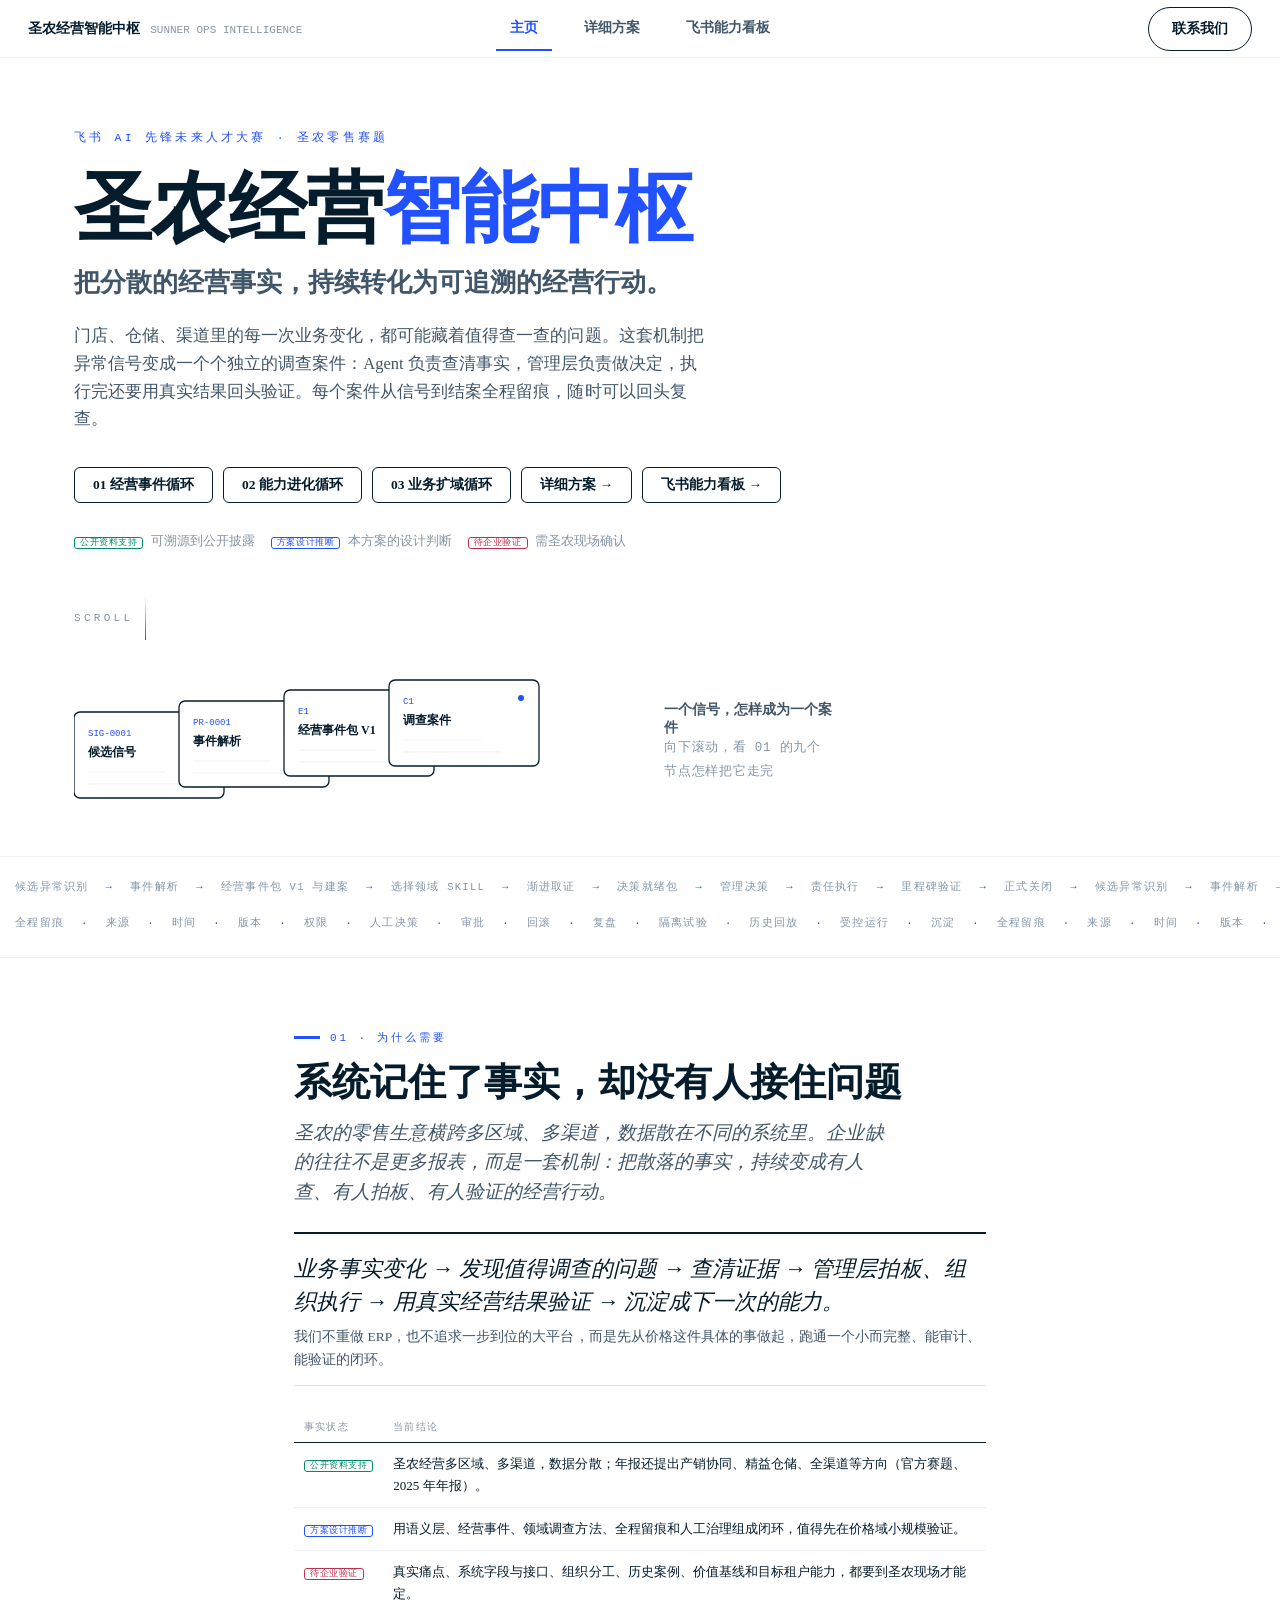
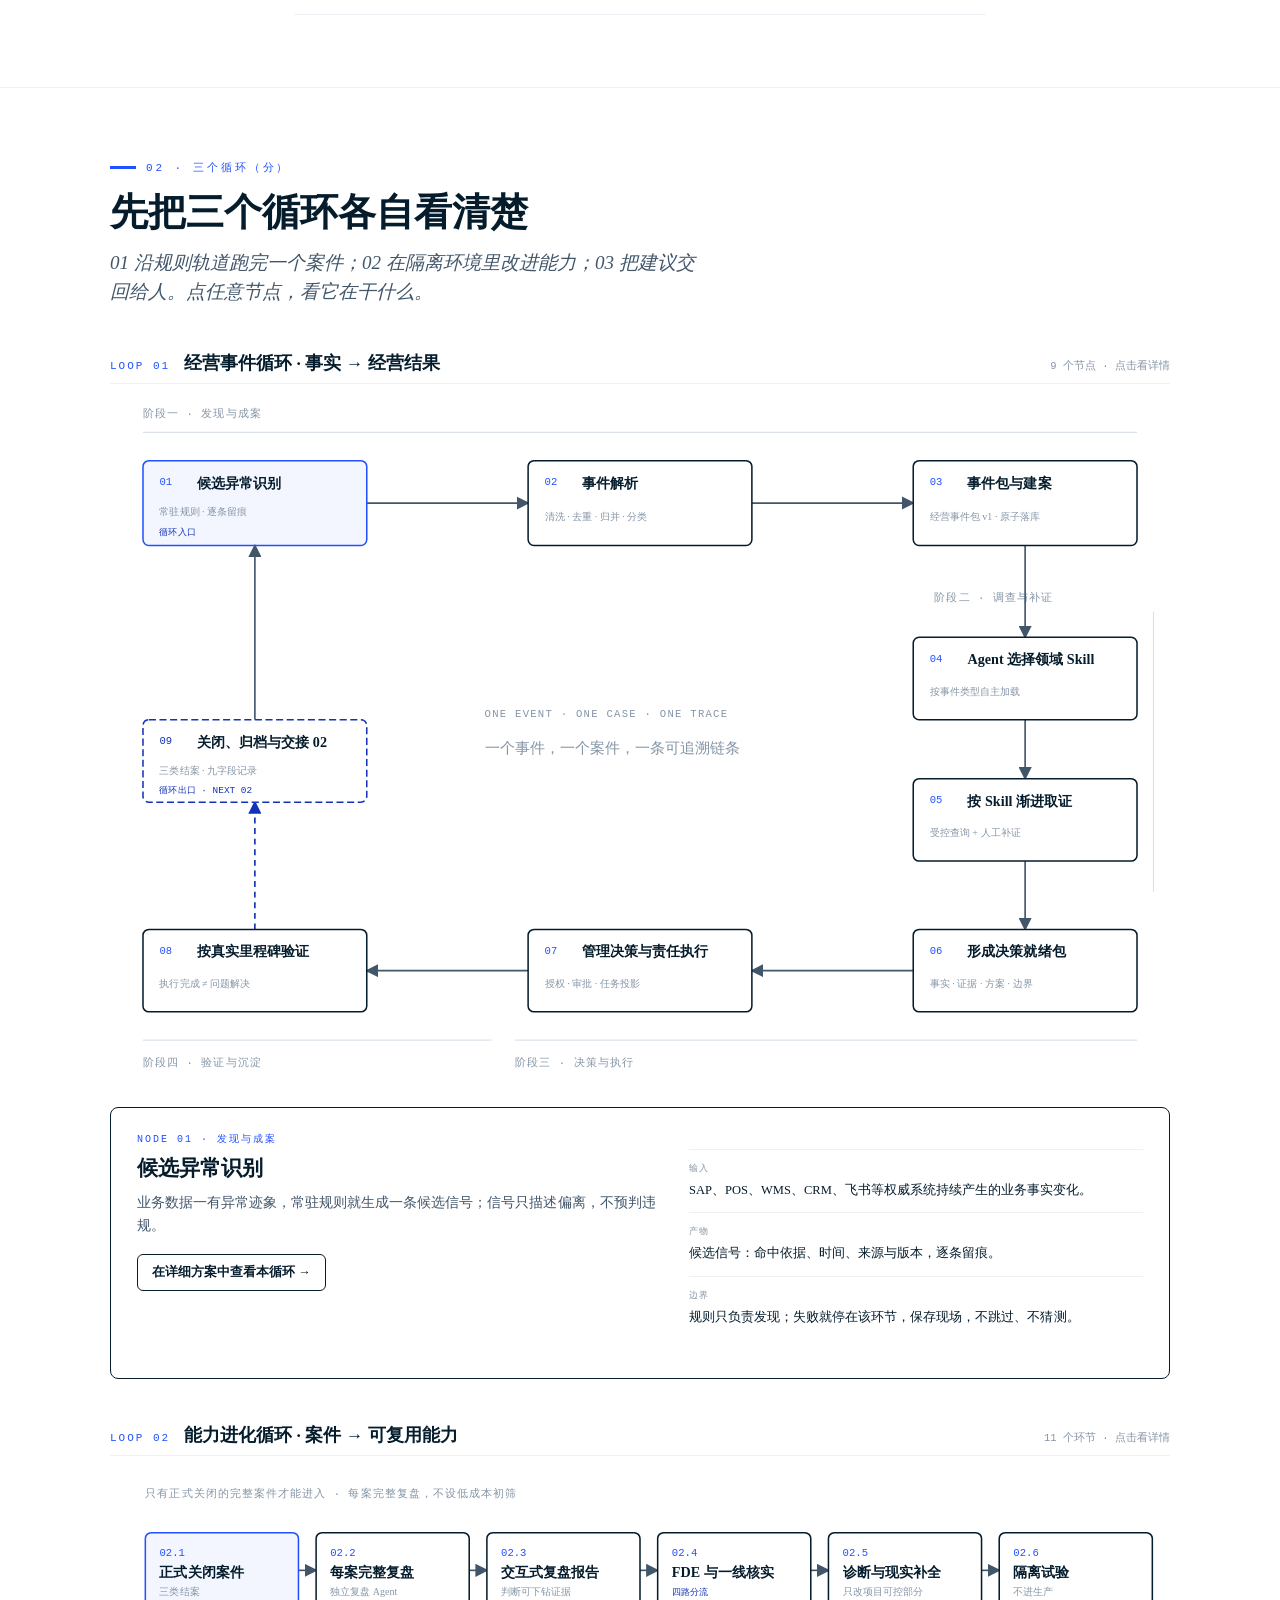
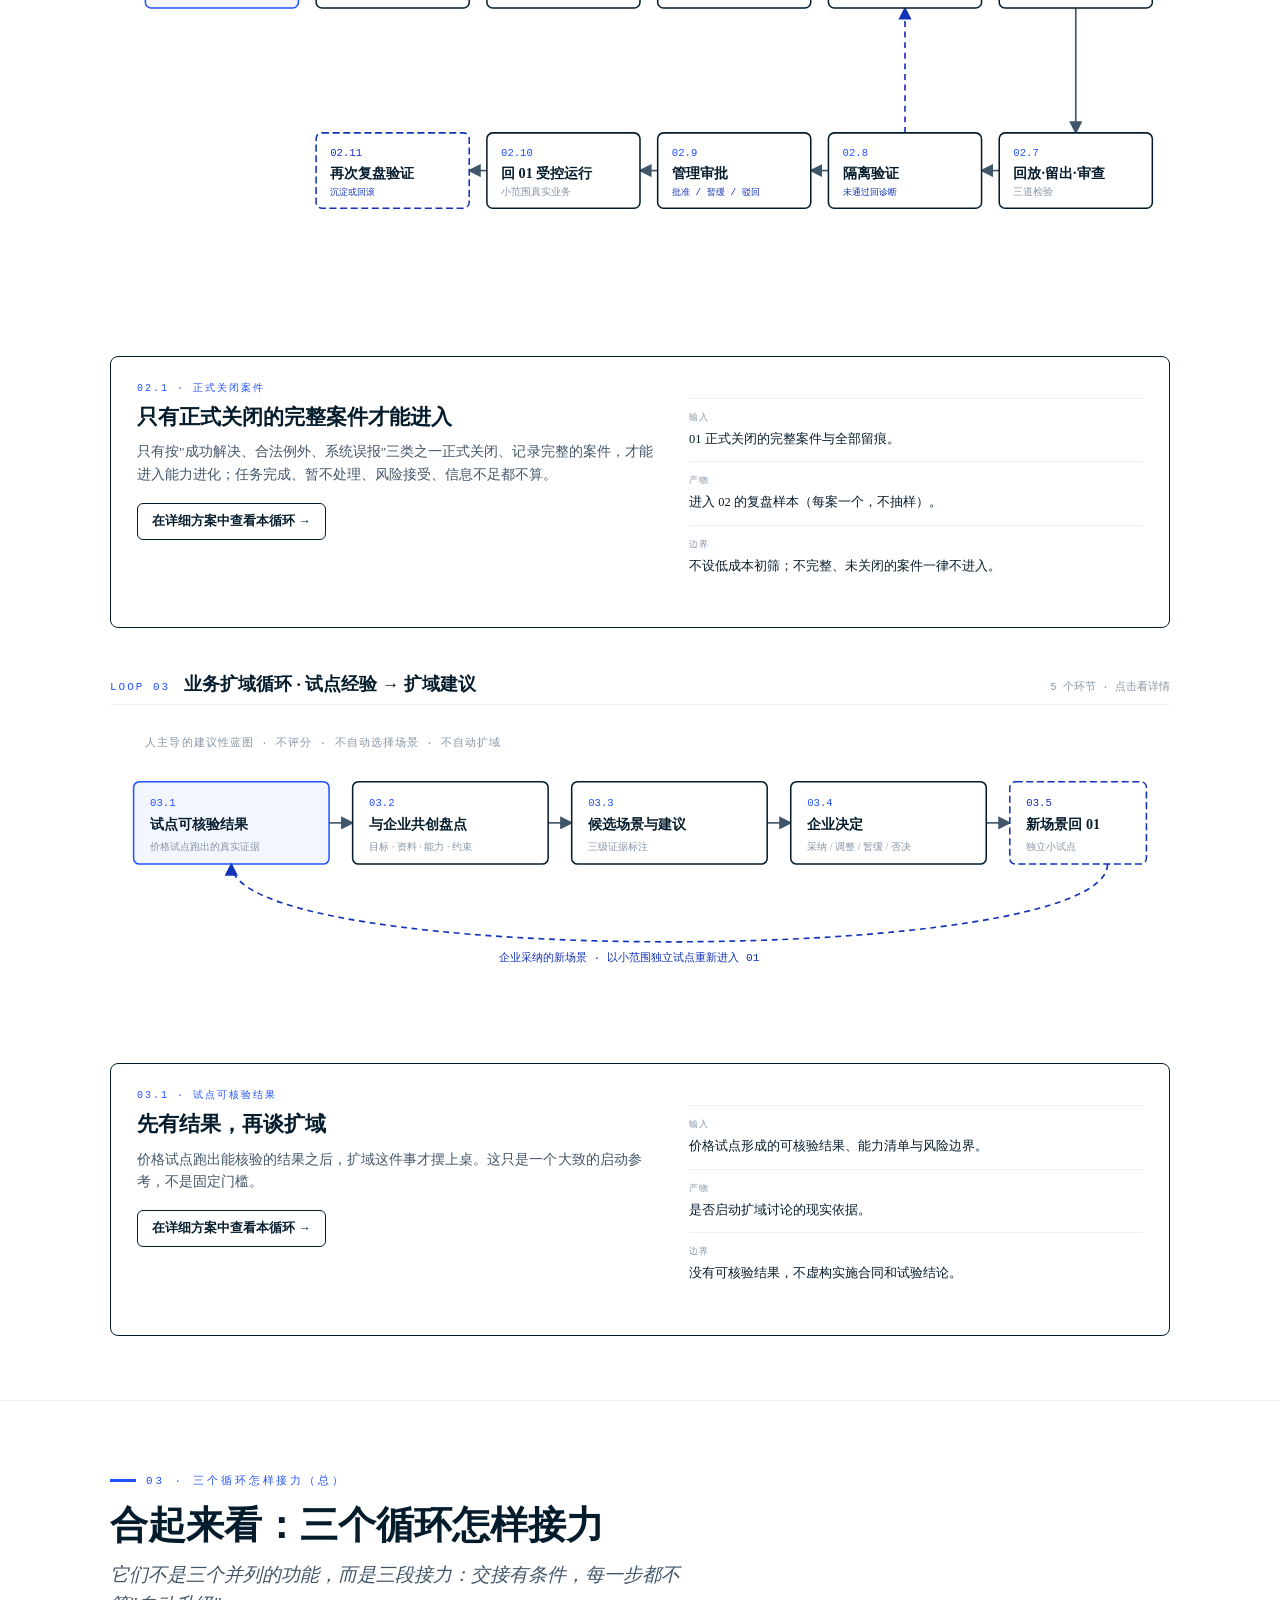
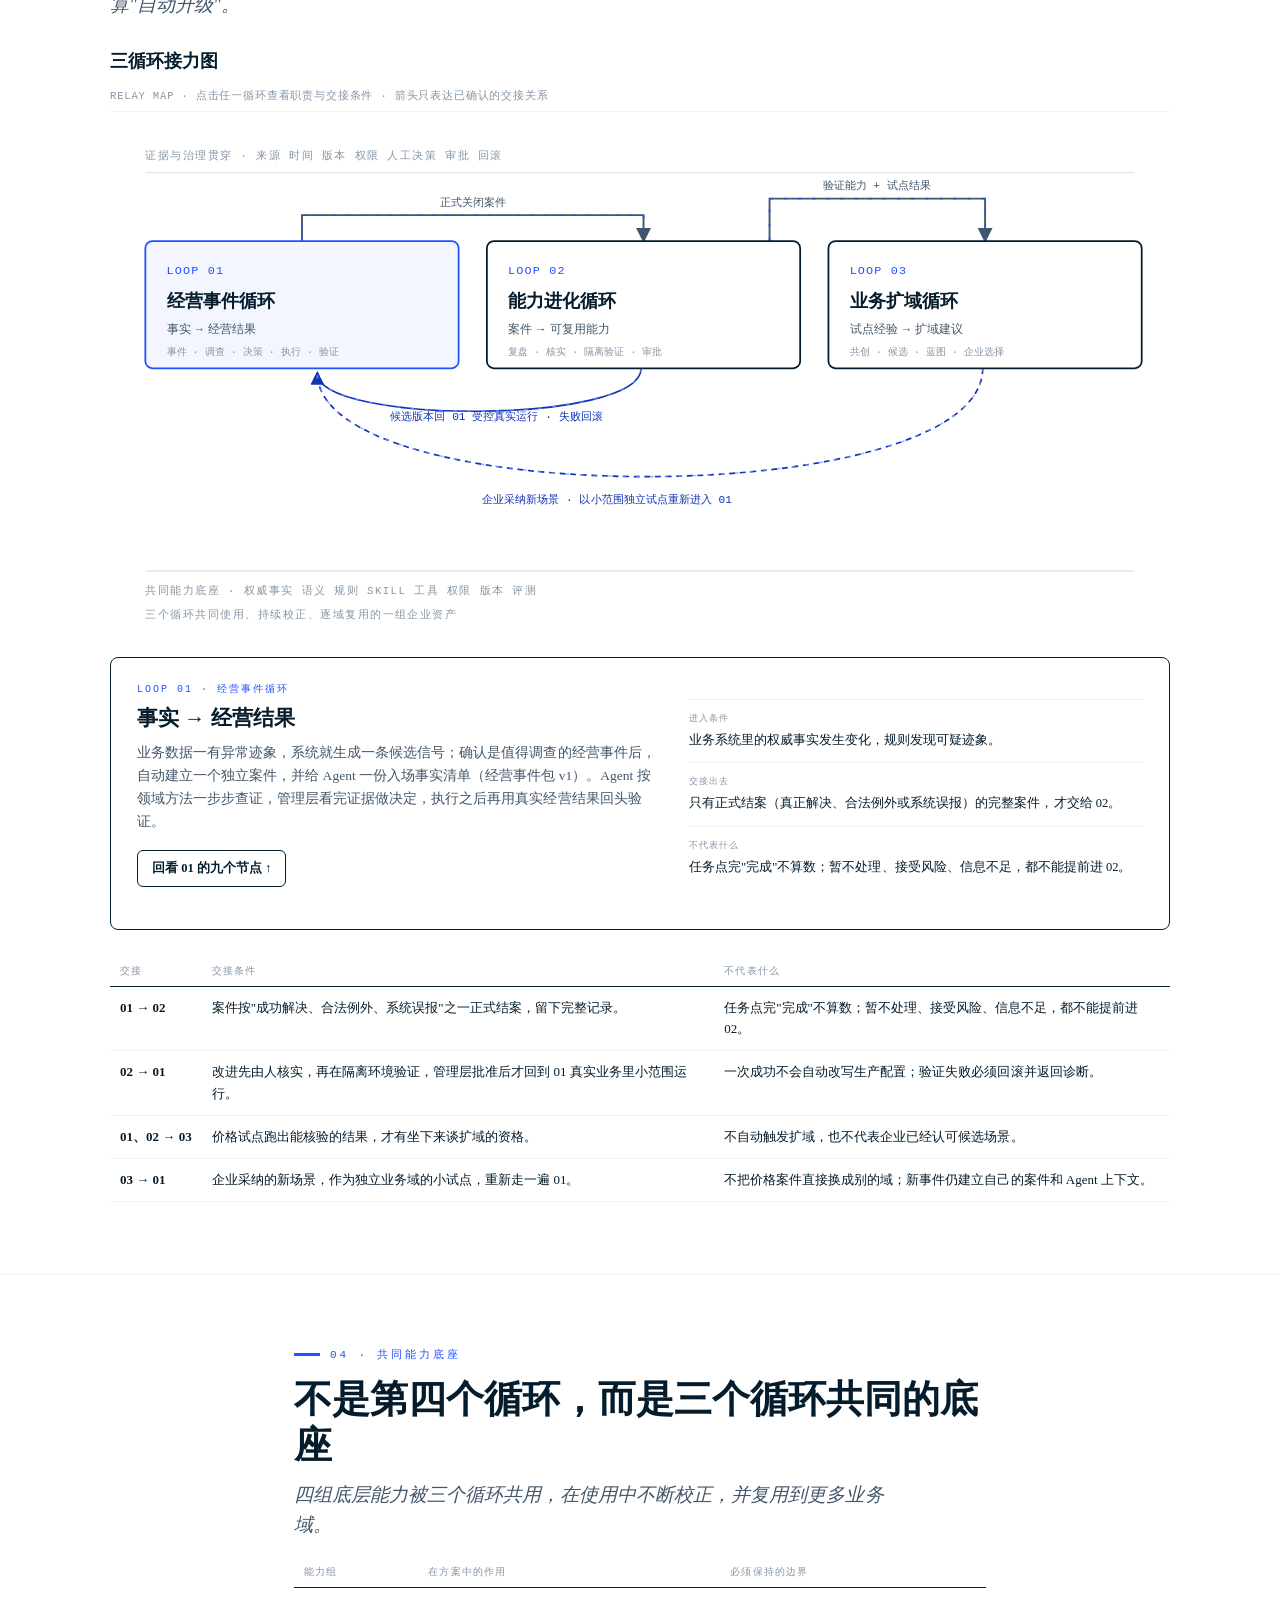
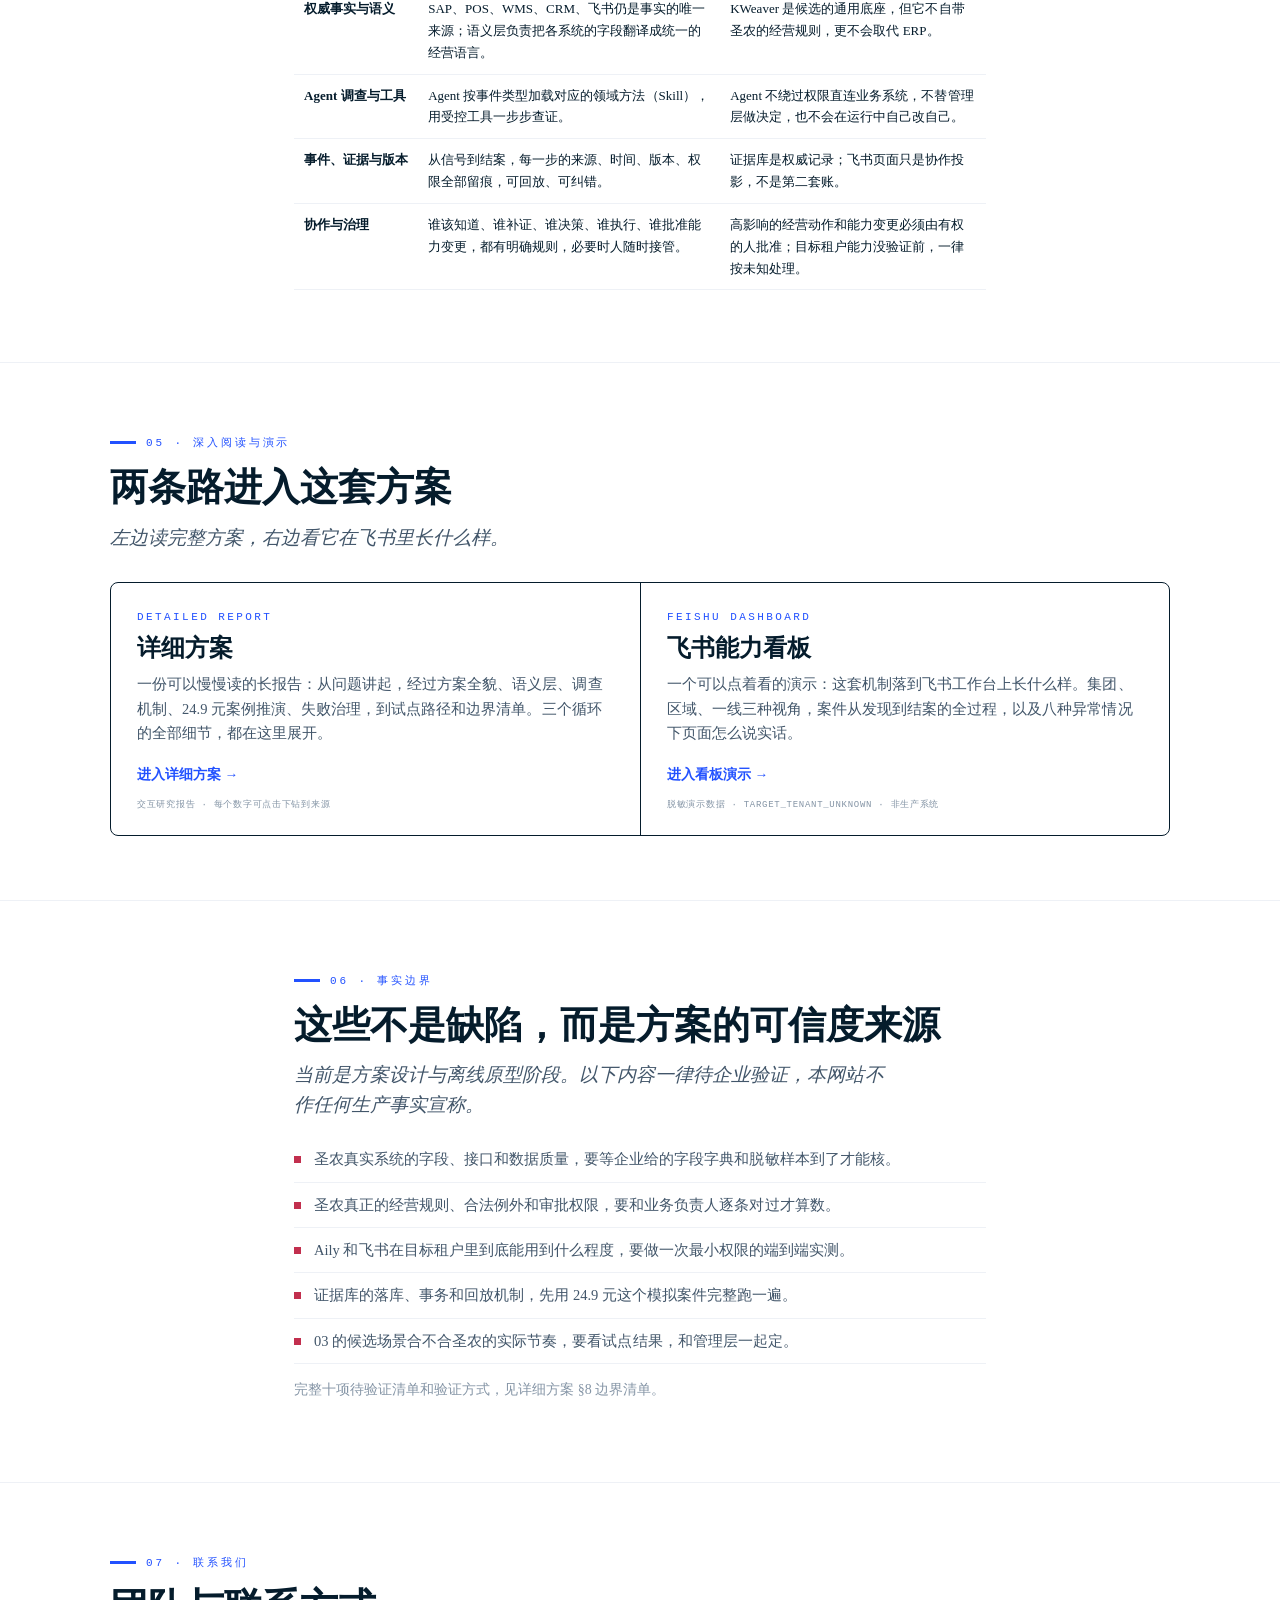
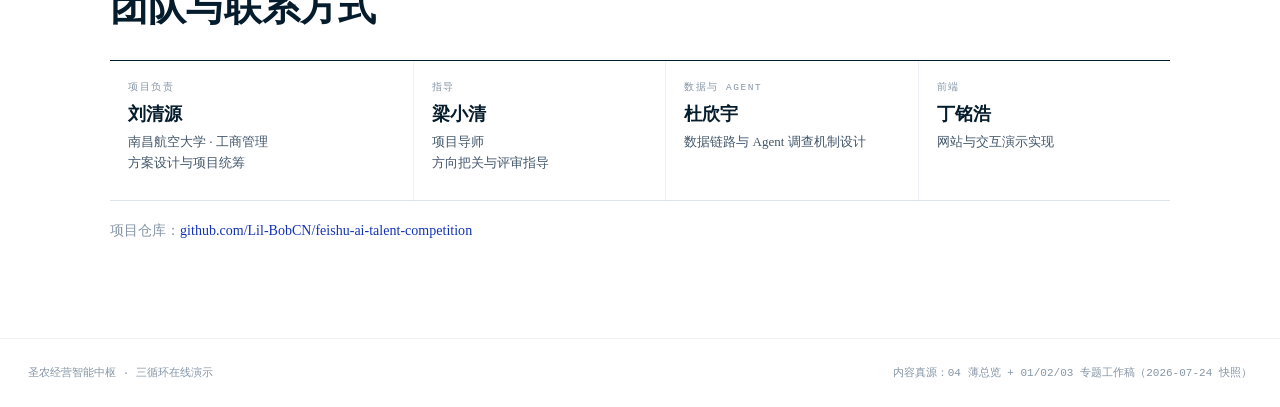
==== commit e21304a8: "feat: 新首页 + 三循环灵动报告网站" ====
--- a/index.html
+++ b/index.html
@@ -1,2998 +1,1220 @@
-<!doctype html>
+<!DOCTYPE html>
 <html lang="zh-CN">
 <head>
-  <meta charset="utf-8">
-  <meta name="viewport" content="width=device-width, initial-scale=1">
-  <meta name="color-scheme" content="dark">
-  <link rel="icon" href="data:,">
-  <title>圣农经营智能中枢 · 九节点经营主站</title>
+  <meta charset="UTF-8">
+  <meta name="viewport" content="width=device-width, initial-scale=1.0">
+  <title>圣农经营智能中枢</title>
   <style>
-    @import url('https://fonts.googleapis.com/css2?family=Geist+Mono:wght@400&family=Inter:wght@400&display=swap');
-
     :root {
-      --ink: #eef2ed;
-      --muted: #a8b5b0;
-      --faint: #70817c;
-      --bg: #0c1113;
-      --panel: #12191c;
-      --panel-2: #172125;
-      --line: #2a393b;
-      --teal: #74d3c7;
-      --blue: #82aaff;
-      --amber: #f1c66d;
-      --coral: #ff9874;
-      --green: #b8e986;
-      --red: #ff7777;
-      --mono: "Fira Code", "SFMono-Regular", Consolas, monospace;
-      --sans: "Fira Sans", "PingFang SC", "Microsoft YaHei", sans-serif;
+      --paper: #ffffff;
+      --paper-hi: #f7f9fc;
+      --ink: #051c2c;
+      --ink-md: #42566a;
+      --ink-lo: #8595a6;
+      --line: #dbe2ea;
+      --line-lo: #eef1f6;
+      --red: #2251ff;
+      --red-hi: #1233b8;
+      --blue: #1233b8;
+      --blue-soft: #7d9bff;
+      --copper: #b07a10;
+      --green: #008a6d;
+      --neg: #c22f4e;
+      --serif: "et-book", "Iowan Old Style", "Songti SC", "Noto Serif CJK SC", Palatino, Georgia, serif;
+      --mono: Menlo, Consolas, "SF Mono", ui-monospace, monospace;
     }
 
     * { box-sizing: border-box; }
     html { scroll-behavior: smooth; }
     body {
       margin: 0;
-      background: var(--bg);
+      background: var(--paper);
       color: var(--ink);
-      font-family: var(--sans);
-      letter-spacing: 0;
-      line-height: 1.55;
-    }
-    body::before {
-      content: "";
-      position: fixed;
-      inset: 0;
+      font: 17px/1.68 var(--serif);
+      letter-spacing: 0.001em;
+    }
+    a { color: var(--blue); text-decoration: none; }
+    a:hover { color: var(--red-hi); }
+    ::selection { background: rgba(34,81,255,.15); }
+
+    #progress-bar {
+      position: fixed; top: 0; left: 0; right: 0; height: 2px;
+      background: var(--red); transform-origin: 0 50%; transform: scaleX(0);
+      z-index: 120;
+    }
+
+    .topnav {
+      position: sticky; top: 0; z-index: 100;
+      display: grid; grid-template-columns: 1fr auto 1fr; align-items: center;
+      padding: 0 28px; min-height: 58px;
+      background: rgba(255,255,255,.92); backdrop-filter: blur(8px);
+      border-bottom: 1px solid var(--line-lo);
+    }
+    .topnav .brand { font: 700 14px var(--serif); color: var(--ink); }
+    .topnav .brand span { color: var(--ink-lo); font: 11px var(--mono); margin-left: 10px; }
+    .topnav .center { display: flex; gap: 18px; }
+    .topnav .center > a, .topnav .nav-item > a {
+      min-height: 44px; display: inline-flex; align-items: center;
+      padding: 8px 14px; color: var(--ink-md); font: 700 13.5px var(--serif);
+      border-bottom: 2px solid transparent;
+    }
+    .topnav .center > a:hover, .topnav .nav-item > a:hover { color: var(--ink); }
+    .topnav .center > a.active { color: var(--red); border-bottom-color: var(--red); }
+
+    /* ===== 详细方案下拉 ===== */
+    .dd { position: relative; }
+    .dd .menu {
+      position: absolute; z-index: 120;
+      background: #fff; border: 1.5px solid var(--ink); border-radius: 8px;
+      box-shadow: 0 14px 34px rgba(5,28,44,.12);
+      opacity: 0; visibility: hidden;
+      transition: opacity 180ms cubic-bezier(0.16,1,0.3,1) 120ms, transform 180ms cubic-bezier(0.16,1,0.3,1) 120ms, visibility 0s linear 320ms;
+    }
+    .dd:hover .menu,
+    .dd .trigger:focus-visible + .menu,
+    .dd:focus-within .menu,
+    .dd.open .menu {
+      opacity: 1; visibility: visible;
+      transition-delay: 0s, 0s, 0s;
+    }
+    .dd.esc-closed .menu { opacity: 0 !important; visibility: hidden !important; }
+    .dd:hover .trigger, .dd:focus-within .trigger, .dd.open .trigger { color: var(--ink); }
+    .menu a.mi {
+      display: flex; align-items: baseline; gap: 10px;
+      padding: 10px 12px; border-radius: 5px;
+      color: var(--ink); font: 700 14px var(--serif); white-space: nowrap;
+    }
+    .menu a.mi:hover, .menu a.mi:focus-visible { background: var(--paper-hi); color: var(--red); outline: none; }
+    .menu a.mi .no { font: 10px var(--mono); color: var(--red); letter-spacing: .12em; }
+    .menu a.mi small { display: block; margin-top: 2px; font: 400 11.5px var(--serif); color: var(--ink-lo); white-space: nowrap; }
+    .menu a.mi:hover small, .menu a.mi:focus-visible small { color: var(--ink-md); }
+    .vb-menu { top: calc(100% + 4px); left: 50%; transform: translate(-50%, 6px); min-width: 250px; padding: 8px; }
+    .dd:hover .vb-menu, .dd .trigger:focus-visible + .vb-menu, .dd:focus-within .vb-menu, .dd.open .vb-menu { transform: translate(-50%, 0); }
+    .topnav .contact-link {
+      justify-self: end; min-width: 104px; min-height: 44px;
+      display: inline-flex; align-items: center; justify-content: center;
+      padding: 8px 18px; border: 1px solid var(--ink); border-radius: 999px;
+      color: var(--ink); font: 700 13.5px var(--serif);
+      transition: color 180ms ease, background 180ms ease;
+    }
+    .topnav .contact-link:hover { color: #fff; background: var(--ink); }
+
+    .cover { min-height: 88vh; display: flex; flex-direction: column; border-bottom: 1px solid var(--line-lo); }
+    .cover-inner { width: min(1180px, 100% - 48px); margin: 0 auto; padding: 8vh 24px 48px; flex: 1 0 auto; display: flex; flex-direction: column; justify-content: center; }
+    .cover-kicker { font: 11.5px var(--mono); letter-spacing: .28em; text-transform: uppercase; color: var(--red); margin-bottom: 22px; }
+    .cover-title { margin: 0; font: 700 clamp(44px, 6.6vw, 78px)/1.08 var(--serif); letter-spacing: -0.01em; }
+    .cover-title .accent { color: var(--red); }
+    .cover-sub { margin: 14px 0 0; font: 700 clamp(18px, 2.2vw, 26px)/1.35 var(--serif); color: var(--ink-md); max-width: 760px; }
+    .cover-lede { margin: 22px 0 0; font-size: 16.5px; color: var(--ink-md); max-width: 640px; }
+    .cover-chips { display: flex; flex-wrap: wrap; gap: 10px; margin-top: 34px; }
+    .chip {
+      font: 700 13.5px var(--serif); color: var(--ink);
+      border: 1.5px solid var(--ink); border-radius: 6px; padding: 8px 18px;
+      transition: color 160ms ease, background 160ms ease, border-color 160ms ease;
+    }
+    .chip:hover { background: var(--red); border-color: var(--red); color: #fff; }
+    .cover-legend { display: flex; flex-wrap: wrap; gap: 16px; align-items: center; margin-top: 30px; color: var(--ink-lo); font: 12.5px var(--mono); }
+    .fact-tag { font: 9px var(--mono); letter-spacing: .06em; border: 1px solid; border-radius: 3px; padding: 0 5px; white-space: nowrap; }
+    .ft-public { color: var(--green); border-color: var(--green); }
+    .ft-design { color: var(--red); border-color: var(--red); }
+    .ft-unknown { color: var(--neg); border-color: var(--neg); }
+    .scroll-hint { margin-top: 46px; display: flex; align-items: center; gap: 12px; color: var(--ink-lo); font: 11px var(--mono); letter-spacing: .3em; }
+    .scroll-hint::after {
+      content: ""; width: 1px; height: 44px;
+      background: linear-gradient(to bottom, transparent 0%, var(--red) 45%, var(--red) 65%, transparent 100%);
+      background-size: 100% 220%;
+      animation: scrollDrip 1.9s cubic-bezier(0.4, 0, 0.6, 1) infinite;
+    }
+    @keyframes scrollDrip {
+      0% { background-position: 50% -110%; }
+      100% { background-position: 50% 110%; }
+    }
+
+    .band { padding: 72px 0 64px; border-bottom: 1px solid var(--line-lo); }
+    .prose { width: min(692px, 100% - 56px); margin: 0 auto; }
+    .wide { width: min(1060px, 100% - 56px); margin: 0 auto; }
+    .sec-no { display: flex; align-items: center; gap: 10px; font: 11px var(--mono); letter-spacing: .26em; color: var(--red); text-transform: uppercase; margin-bottom: 14px; }
+    .sec-no::before { content: ""; width: 26px; height: 3px; background: var(--red); }
+    h2 { margin: 0 0 12px; font: 700 clamp(27px, 3.1vw, 38px)/1.22 var(--serif); }
+    .dek { margin: 0 0 26px; font: italic 19px/1.55 var(--serif); color: var(--ink-md); max-width: 600px; }
+    .prose p, .wide p { margin: 0 0 16px; }
+    .muted { color: var(--ink-lo); font-size: 14px; }
+
+    .quote-card { margin: 26px 0; padding: 18px 0 14px; border-top: 2px solid var(--ink); border-bottom: 1px solid var(--line); }
+    .quote-card .q-text { font: italic 22px/1.5 var(--serif); color: var(--ink); margin: 0 0 8px; }
+    .quote-card .q-why { font-size: 13.5px; color: var(--ink-md); margin: 0; }
+
+    table.dt { width: 100%; border-collapse: collapse; font-size: 13px; margin: 18px 0 8px; }
+    table.dt th { font: 10px var(--mono); letter-spacing: .12em; text-transform: uppercase; color: var(--ink-lo); text-align: left; padding: 8px 10px; border-bottom: 1.5px solid var(--ink); }
+    table.dt td { padding: 10px; border-bottom: 1px solid var(--line-lo); vertical-align: top; }
+    table.dt td.k { font-weight: 700; white-space: nowrap; }
+
+    /* ===== 封面入场动效 ===== */
+    @keyframes coverUp { from { opacity: 0; transform: translateY(16px); } to { opacity: 1; transform: none; } }
+    .cover-inner > * { opacity: 0; animation: coverUp 640ms cubic-bezier(0.16, 1, 0.3, 1) forwards; }
+    .cover-inner > *:nth-child(1) { animation-delay: 60ms; }
+    .cover-inner > *:nth-child(2) { animation-delay: 140ms; }
+    .cover-inner > *:nth-child(3) { animation-delay: 240ms; }
+    .cover-inner > *:nth-child(4) { animation-delay: 340ms; }
+    .cover-inner > *:nth-child(5) { animation-delay: 460ms; }
+    .cover-inner > *:nth-child(6) { animation-delay: 580ms; }
+    .cover-inner > *:nth-child(7) { animation-delay: 700ms; }
+    .cover-inner { position: relative; }
+    .cover-visual {
+      display: none;
+      position: absolute; right: 24px; top: 50%; transform: translateY(-50%);
+      width: 360px;
+      opacity: 0; animation: coverUp 800ms cubic-bezier(0.16, 1, 0.3, 1) 900ms forwards;
+    }
+    @media (min-width: 1300px) { .cover-visual { display: block; } }
+    .cover-visual .track { stroke: var(--line); stroke-width: 1; }
+    .cover-visual .case-box { fill: #fff; stroke: var(--ink); stroke-width: 1.5; }
+    .cover-visual .case-line { stroke: var(--line-lo); stroke-width: 1; }
+    .cover-visual .case-label { fill: var(--ink-lo); font: 9px var(--mono); letter-spacing: .18em; }
+    .cover-visual .v-label { fill: var(--ink-lo); font: 9px var(--mono); letter-spacing: .12em; }
+    .cover-visual .case-pulse { animation: casePulse 5.2s ease-in-out infinite; }
+    @keyframes casePulse { 0%, 100% { opacity: .25; } 50% { opacity: 1; } }
+
+    /* 章节滚动入场 */
+    .band .prose, .band .wide, .contact-band .wide {
+      opacity: 0; transform: translateY(14px);
+      transition: opacity 520ms cubic-bezier(0.16, 1, 0.3, 1), transform 520ms cubic-bezier(0.16, 1, 0.3, 1);
+    }
+    .band.in .prose, .band.in .wide, .contact-band.in .wide { opacity: 1; transform: none; }
+
+    /* ===== 分循环视图（grill-08 视图结构 · 浅色语言） ===== */
+    .loopview {
+      margin-top: 44px;
+      opacity: 0; transform: translateY(18px);
+      transition: opacity 560ms cubic-bezier(0.16, 1, 0.3, 1), transform 560ms cubic-bezier(0.16, 1, 0.3, 1);
+    }
+    .loopview.in { opacity: 1; transform: none; }
+    .loopview-head { display: flex; align-items: baseline; gap: 14px; border-bottom: 1px solid var(--line-lo); padding-bottom: 8px; margin-bottom: 6px; }
+    .loopview-head .lv-no { font: 11px var(--mono); letter-spacing: .18em; color: var(--red); white-space: nowrap; }
+    .loopview-head .lv-title { font: 700 17.5px var(--serif); }
+    .loopview-head .lv-sub { font: 10.5px var(--mono); color: var(--ink-lo); margin-left: auto; white-space: nowrap; }
+    .lv-map { display: block; width: 100%; height: auto; }
+    .lv-node { cursor: pointer; outline: none; }
+    .lv-node rect { fill: #fff; stroke: var(--ink); stroke-width: 1.3; transition: fill 160ms ease, stroke 160ms ease; }
+    .lv-node:hover rect, .lv-node:focus-visible rect { fill: var(--paper-hi); stroke: var(--red); }
+    .lv-node.active rect { fill: rgba(34,81,255,.05); stroke: var(--red); }
+    .lv-node .n { fill: var(--red); font: 9px var(--mono); }
+    .lv-node .t { fill: var(--ink); font: 700 12px var(--serif); }
+    .lv-node .s { fill: var(--ink-lo); font: 8.5px var(--serif); }
+    .lv-node.exit rect { stroke: var(--blue); stroke-dasharray: 6 3; }
+    .lv-node.exit .n, .lv-node.exit .x { fill: var(--blue); }
+    .lv-node .x { fill: var(--blue); font: 8px var(--mono); }
+    .lv-phase { stroke: var(--line); stroke-width: 1; }
+    .lv-phase-name { fill: var(--ink-lo); font: 9px var(--mono); letter-spacing: .1em; }
+    .lv-arrow { fill: none; stroke: var(--ink-md); stroke-width: 1.4; }
+    .lv-arrow.dash { stroke: var(--blue); stroke-dasharray: 5 4; }
+    .lv-center { fill: var(--ink-lo); font: 500 13px var(--serif); }
+    .lv-center-sub { fill: var(--ink-lo); font: 9px var(--mono); letter-spacing: .12em; }
+
+    /* 详情卡：浅色编辑式 */
+    .drill-card {
+      margin-top: 22px; background: var(--paper); color: var(--ink);
+      border: 1.5px solid var(--ink); border-radius: 8px; padding: 24px 26px 22px;
+      display: grid; grid-template-columns: 1.15fr 1fr; gap: 30px;
+      opacity: 0; transform: translateY(14px);
+      transition: opacity 560ms cubic-bezier(0.16, 1, 0.3, 1) 300ms, transform 560ms cubic-bezier(0.16, 1, 0.3, 1) 300ms;
+    }
+    .relay-frame.in .drill-card, .loopview.in .drill-card { opacity: 1; transform: none; }
+    .drill-card .kicker { font: 10px var(--mono); letter-spacing: .2em; color: var(--red); margin-bottom: 8px; }
+    .drill-card h3 { margin: 0 0 10px; font: 700 21px/1.35 var(--serif); color: var(--ink); }
+    .drill-card .sum { margin: 0 0 16px; font: 13.5px/1.7 var(--serif); color: var(--ink-md); }
+    .drill-card .go {
+      display: inline-flex; align-items: center; gap: 8px;
+      padding: 9px 14px; border: 1.5px solid var(--ink); border-radius: 6px;
+      color: var(--ink); font: 700 12.5px var(--serif);
+      transition: background 160ms ease, color 160ms ease, border-color 160ms ease;
+    }
+    .drill-card .go:hover { background: var(--red); border-color: var(--red); color: #fff; }
+    .drill-card .row { padding: 12px 0; border-top: 1px solid var(--line-lo); }
+    .drill-card .row dt { font: 9px var(--mono); letter-spacing: .12em; text-transform: uppercase; color: var(--ink-lo); margin-bottom: 5px; }
+    .drill-card .row dd { margin: 0; font: 12.5px/1.65 var(--serif); color: var(--ink); }
+
+    /* ===== 接力图（总） ===== */
+    .relay-frame {
+      margin-top: 30px;
+      opacity: 0; transform: translateY(18px);
+      transition: opacity 560ms cubic-bezier(0.16, 1, 0.3, 1), transform 560ms cubic-bezier(0.16, 1, 0.3, 1);
+    }
+    .relay-frame.in { opacity: 1; transform: none; }
+    .relay-title { margin: 0 0 2px; font: 700 17.5px var(--serif); }
+    .relay-sub { margin: 0 0 6px; padding-bottom: 8px; font: 10.5px var(--mono); letter-spacing: .08em; color: var(--ink-lo); border-bottom: 1px solid var(--line-lo); }
+    .relay-map { display: block; width: 100%; height: auto; }
+    .rail-line { stroke: var(--line); stroke-width: 1; }
+    .rail-text { fill: var(--ink-lo); font: 9px var(--mono); letter-spacing: .14em; }
+    .relay-arrow { fill: none; stroke: var(--ink-md); stroke-width: 1.6; }
+    .relay-arrow.handoff { stroke: var(--blue); stroke-width: 1.4; }
+    .relay-flow { fill: none; stroke: var(--red); stroke-width: 1.6; stroke-dasharray: 3 9; opacity: .7; animation: relayflow 2.6s linear infinite; }
+    .relay-flow.handoff { stroke: var(--blue-soft); stroke-width: 1.4; }
+    @keyframes relayflow { to { stroke-dashoffset: -48; } }
+    .arrow-label { fill: var(--ink-md); font: 9.5px var(--mono); }
+    .arrow-label.handoff { fill: var(--blue); }
+    .loop-card { cursor: pointer; outline: none; }
+    .loop-motion { opacity: 0; transform: translateY(14px); transition: opacity 480ms cubic-bezier(0.16, 1, 0.3, 1), transform 480ms cubic-bezier(0.16, 1, 0.3, 1); }
+    .relay-frame.in .loop-motion { opacity: 1; transform: none; }
+    .relay-frame.in .loop-card[data-loop="2"] .loop-motion { transition-delay: 120ms; }
+    .relay-frame.in .loop-card[data-loop="3"] .loop-motion { transition-delay: 240ms; }
+    .loop-card rect { fill: #fff; stroke: var(--ink); stroke-width: 1.5; transition: fill 160ms ease, stroke 160ms ease; }
+    .loop-card:hover rect, .loop-card:focus-visible rect { fill: var(--paper-hi); stroke: var(--red); }
+    .loop-card.active rect { fill: rgba(34,81,255,.05); stroke: var(--red); }
+    .loop-card .num { fill: var(--red); font: 10px var(--mono); letter-spacing: .1em; }
+    .loop-card .title { fill: var(--ink); font: 700 15.5px var(--serif); }
+    .loop-card .sub { fill: var(--ink-md); font: 10px var(--serif); }
+    .loop-card .tag { fill: var(--ink-lo); font: 8.5px var(--mono); }
+
+    .entries { display: grid; grid-template-columns: 1fr 1fr; gap: 0; margin-top: 30px; border: 1.5px solid var(--ink); border-radius: 8px; overflow: hidden; }
+    .entry { padding: 28px 26px 24px; display: block; color: var(--ink); transition: background 160ms ease; }
+    .entry + .entry { border-left: 1.5px solid var(--ink); }
+    .entry:hover { background: var(--paper-hi); color: var(--ink); }
+    .entry .e-no { font: 11px var(--mono); letter-spacing: .22em; color: var(--red); margin-bottom: 10px; }
+    .entry h3 { margin: 0 0 8px; font: 700 24px/1.3 var(--serif); }
+    .entry p { margin: 0 0 14px; font-size: 14.5px; color: var(--ink-md); }
+    .entry .e-go { font: 700 13.5px var(--serif); color: var(--red); }
+    .entry .e-note { display: block; margin-top: 10px; font: 9px var(--mono); color: var(--ink-lo); letter-spacing: .08em; }
+
+    .boundary-list { margin: 18px 0 0; padding: 0; list-style: none; }
+    .boundary-list li { padding: 10px 0 10px 20px; position: relative; border-bottom: 1px solid var(--line-lo); font-size: 14.5px; color: var(--ink-md); }
+    .boundary-list li::before { content: ""; position: absolute; left: 0; top: 19px; width: 7px; height: 7px; background: var(--neg); }
+
+    .contact-band { padding: 72px 0 80px; }
+    .contact-grid { display: grid; grid-template-columns: 1.2fr 1fr 1fr 1fr; gap: 0; margin-top: 30px; border-top: 1.5px solid var(--ink); }
+    .contact-card { padding: 20px 18px 26px; border-bottom: 1px solid var(--line); }
+    .contact-card + .contact-card { border-left: 1px solid var(--line-lo); }
+    .contact-card .c-role { font: 9.5px var(--mono); letter-spacing: .16em; color: var(--ink-lo); text-transform: uppercase; margin-bottom: 8px; }
+    .contact-card .c-name { font: 700 18px var(--serif); margin-bottom: 6px; }
+    .contact-card .c-desc { font-size: 13px; color: var(--ink-md); line-height: 1.6; }
+
+    footer.site-footer { border-top: 1px solid var(--line-lo); padding: 26px 28px; display: flex; justify-content: space-between; gap: 20px; flex-wrap: wrap; color: var(--ink-lo); font: 11px var(--mono); }
+
+    /* 封面中部：案件档案夹贴画 */
+    .cover-inner > *:nth-child(8) { animation-delay: 820ms; }
+    .cover-foot { margin-top: 38px; display: flex; align-items: center; gap: 30px; flex-wrap: wrap; }
+    .cover-foot svg { width: min(560px, 100%); height: auto; display: block; }
+    .doc rect { fill: #fff; stroke: var(--ink); stroke-width: 1.3; }
+    .doc .doc-no { fill: var(--red); font: 9px var(--mono); }
+    .doc .doc-t { fill: var(--ink); font: 700 12px var(--serif); }
+    .doc .doc-line { stroke: var(--line-lo); stroke-width: 1; }
+    .doc .doc-dot { fill: var(--red); animation: casePulse 5.2s ease-in-out infinite; animation-delay: calc(var(--i) * 1.3s); }
+    .cover-foot .cap { max-width: 170px; color: var(--ink-lo); font: 12.5px var(--mono); letter-spacing: .06em; line-height: 1.9; }
+    .cover-foot .cap b { display: block; color: var(--ink-md); font: 700 13.5px var(--serif); letter-spacing: 0; }
+    @media (min-width: 1300px) { .cover-foot { max-width: calc(100% - 400px); } }
+
+    /* 封面底部：主题 ticker 带（文档流垫底，随封面高度自适应） */
+    .cover-ticker {
+      flex: 0 0 auto;
+      border-top: 1px solid var(--line-lo);
+      padding: 14px 0 22px;
+      opacity: 0; animation: coverUp 800ms cubic-bezier(0.16, 1, 0.3, 1) 1000ms forwards;
       pointer-events: none;
-      opacity: .18;
-      background-image:
-        linear-gradient(rgba(116, 211, 199, .06) 1px, transparent 1px),
-        linear-gradient(90deg, rgba(116, 211, 199, .06) 1px, transparent 1px);
-      background-size: 44px 44px;
-      mask-image: linear-gradient(to bottom, black, transparent 82%);
-    }
-    button { font: inherit; }
-    button:focus-visible, a:focus-visible, [tabindex]:focus-visible {
-      outline: 2px solid var(--teal);
-      outline-offset: 3px;
-    }
-    a { color: inherit; }
-
-    .app { position: relative; min-height: 100vh; }
-    .topbar {
-      position: sticky;
-      top: 0;
-      z-index: 20;
-      display: flex;
-      align-items: center;
-      gap: 14px;
-      min-height: 78px;
-      padding: 14px clamp(18px, 3vw, 48px);
-      background: rgba(12, 17, 19, .93);
-      border-bottom: 1px solid var(--line);
-      backdrop-filter: blur(16px);
-    }
-    .brand-mark {
-      display: grid;
-      place-items: center;
-      width: 42px;
-      height: 42px;
-      border: 1px solid var(--teal);
-      color: var(--teal);
-      font-family: var(--mono);
-      font-size: 13px;
-      letter-spacing: .08em;
-    }
-    .eyebrow {
-      margin: 0 0 1px;
-      color: var(--teal);
-      font-family: var(--mono);
-      font-size: 10px;
-      letter-spacing: .14em;
-      text-transform: uppercase;
-    }
-    h1, h2, h3, p { margin-top: 0; }
-    h1 { margin-bottom: 0; font-size: clamp(18px, 2vw, 24px); letter-spacing: .02em; }
-    .header-meta { margin-left: auto; display: flex; align-items: center; gap: 9px; color: var(--muted); }
-    .header-meta strong { color: var(--green); font-size: 12px; font-weight: 600; }
-    .header-meta small { color: var(--faint); font-family: var(--mono); font-size: 10px; }
-    .status-dot { width: 8px; height: 8px; background: var(--green); box-shadow: 0 0 0 4px rgba(184, 233, 134, .12); }
-
-    .workspace {
-      display: grid;
-      grid-template-columns: 220px minmax(0, 1fr) 310px;
-      gap: 22px;
-      width: min(1540px, calc(100% - 40px));
-      margin: 0 auto;
-      padding: 28px 0 60px;
-    }
-    .side-index { position: sticky; top: 104px; align-self: start; }
-    .side-title { margin-bottom: 16px; color: var(--faint); font-family: var(--mono); font-size: 10px; letter-spacing: .13em; text-transform: uppercase; }
-    .side-index nav { display: grid; gap: 4px; }
-    .side-index a {
-      display: flex;
-      align-items: center;
-      gap: 10px;
-      min-height: 38px;
-      padding: 7px 10px;
-      color: var(--muted);
-      border-left: 2px solid transparent;
-      font-size: 13px;
-      text-decoration: none;
-      transition: color .2s, border-color .2s, background .2s;
-    }
-    .side-index a:hover, .side-index a.active { color: var(--ink); border-left-color: var(--teal); background: rgba(116, 211, 199, .07); }
-    .side-index .num { color: var(--faint); font-family: var(--mono); font-size: 10px; }
-    .side-note { margin-top: 28px; padding: 14px; border: 1px solid var(--line); background: rgba(18, 25, 28, .76); }
-    .side-note strong { display: block; margin-bottom: 7px; color: var(--amber); font-size: 12px; }
-    .side-note p { margin: 0; color: var(--muted); font-size: 11px; }
-
-    .content { min-width: 0; }
-    .intro {
-      display: flex;
-      align-items: flex-end;
-      justify-content: space-between;
-      gap: 24px;
-      margin-bottom: 22px;
-      padding: 22px 24px;
-      border: 1px solid var(--line);
-      background: linear-gradient(120deg, rgba(116, 211, 199, .11), rgba(18, 25, 28, .9) 48%);
-    }
-    .intro h2 { margin-bottom: 7px; font-size: clamp(20px, 2.5vw, 31px); line-height: 1.15; }
-    .intro p { max-width: 680px; margin-bottom: 0; color: var(--muted); font-size: 13px; }
-    .intro-code { color: var(--teal); font-family: var(--mono); font-size: 11px; line-height: 1.8; text-align: right; white-space: nowrap; }
-    .intro-code b { color: var(--green); font-weight: 500; }
-
-    .stats { display: grid; grid-template-columns: repeat(4, 1fr); gap: 8px; margin-bottom: 22px; }
-    .stat { padding: 13px 14px; border: 1px solid var(--line); background: rgba(18, 25, 28, .82); }
-    .stat .value { display: block; color: var(--ink); font-family: var(--mono); font-size: 21px; font-weight: 600; }
-    .stat .label { color: var(--faint); font-size: 11px; }
-    .stat:nth-child(1) .value { color: var(--teal); }
-    .stat:nth-child(2) .value { color: var(--blue); }
-    .stat:nth-child(3) .value { color: var(--coral); }
-    .stat:nth-child(4) .value { color: var(--green); }
-
-    .section-head { display: flex; align-items: center; justify-content: space-between; gap: 12px; margin: 32px 0 12px; }
-    .section-head h2 { margin: 0; font-size: 16px; letter-spacing: .03em; }
-    .section-head .micro { color: var(--faint); font-family: var(--mono); font-size: 10px; }
-    .legend { display: flex; flex-wrap: wrap; gap: 9px 15px; color: var(--muted); font-size: 11px; }
-    .legend span { display: inline-flex; align-items: center; gap: 6px; }
-    .legend i { display: inline-block; width: 8px; height: 8px; }
-    .legend .c { background: var(--teal); } .legend .t { background: var(--blue); } .legend .d { background: var(--amber); } .legend .a { background: var(--coral); } .legend .h { background: var(--green); }
-
-    .flow {
-      position: relative;
-      display: grid;
-      gap: 0;
-      padding: 18px;
-      border: 1px solid var(--line);
-      background: rgba(12, 17, 19, .72);
-      overflow: hidden;
-    }
-    .flow-row { display: grid; grid-template-columns: minmax(0, 1fr) 32px minmax(0, 1fr) 32px minmax(0, 1fr); align-items: stretch; gap: 0; }
-    .flow-row + .flow-row { margin-top: 12px; }
-    .flow-row.single { grid-template-columns: minmax(0, 1fr); }
-    .connector { display: grid; place-items: center; color: var(--faint); font-family: var(--mono); font-size: 18px; }
-    .connector::after { content: "→"; }
-    .connector.down { min-height: 28px; }
-    .connector.down::after { content: "↓"; }
-    .flow-node {
-      position: relative;
-      min-height: 128px;
-      padding: 15px;
-      border: 1px solid var(--line);
-      background: var(--panel);
-      cursor: pointer;
-      transition: border-color .2s, background .2s, transform .2s;
-    }
-    .flow-node:hover, .flow-node.selected { border-color: currentColor; background: var(--panel-2); transform: translateY(-2px); }
-    .flow-node .node-id { color: currentColor; font-family: var(--mono); font-size: 10px; letter-spacing: .1em; }
-    .flow-node h3 { margin: 8px 0 5px; font-size: 15px; }
-    .flow-node p { margin: 0; color: var(--muted); font-size: 11px; line-height: 1.55; }
-    .flow-node .node-footer { display: flex; flex-wrap: wrap; gap: 5px; margin-top: 12px; }
-    .pill { display: inline-flex; align-items: center; min-height: 20px; padding: 2px 6px; border: 1px solid currentColor; color: var(--muted); font-family: var(--mono); font-size: 9px; }
-    .collection { color: var(--teal); } .transport { color: var(--blue); } .decision { color: var(--amber); } .agent { color: var(--coral); } .human { color: var(--green); }
-    .flow-node .pill { color: inherit; opacity: .86; }
-
-    .agent-inner { display: grid; grid-template-columns: repeat(6, 1fr); gap: 6px; margin-top: 13px; }
-    .agent-inner span { min-height: 34px; padding: 6px 5px; border: 1px solid rgba(255, 152, 116, .4); color: #ffc6b0; font-family: var(--mono); font-size: 9px; line-height: 1.2; }
-
-    .detail-panel { position: sticky; top: 104px; align-self: start; }
-    .detail-card { border: 1px solid var(--line); background: rgba(18, 25, 28, .9); }
-    .detail-head { padding: 17px 17px 14px; border-bottom: 1px solid var(--line); }
-    .detail-head .kicker { color: var(--teal); font-family: var(--mono); font-size: 10px; letter-spacing: .12em; }
-    .detail-head h2 { margin: 7px 0 4px; font-size: 20px; }
-    .detail-head p { margin: 0; color: var(--muted); font-size: 12px; }
-    .detail-body { padding: 15px 17px 18px; }
-    .detail-row { display: grid; grid-template-columns: 72px 1fr; gap: 12px; padding: 9px 0; border-bottom: 1px solid rgba(42, 57, 59, .7); }
-    .detail-row:last-child { border-bottom: 0; }
-    .detail-row dt { color: var(--faint); font-size: 10px; }
-    .detail-row dd { margin: 0; color: var(--ink); font-size: 11px; }
-    .detail-row dd code { color: var(--teal); font-family: var(--mono); font-size: 10px; }
-    .verification { margin-top: 14px; padding: 10px; border-left: 2px solid var(--amber); background: rgba(241, 198, 109, .07); color: var(--muted); font-size: 10px; }
-    .verification b { color: var(--amber); font-family: var(--mono); font-weight: 500; }
-
-    .view-tabs { display: flex; gap: 5px; margin: 28px 0 14px; border-bottom: 1px solid var(--line); }
-    .view-tab { position: relative; border: 0; padding: 10px 12px; color: var(--faint); background: transparent; font-size: 12px; cursor: pointer; }
-    .view-tab:hover, .view-tab.active { color: var(--ink); }
-    .view-tab.active::after { content: ""; position: absolute; right: 10px; bottom: -1px; left: 10px; height: 2px; background: var(--teal); }
-    .view { display: none; scroll-margin-top: 100px; }
-    .view.active { display: block; animation: reveal .25s ease both; }
-    @keyframes reveal { from { opacity: 0; transform: translateY(4px); } to { opacity: 1; transform: translateY(0); } }
-
-    .panel { border: 1px solid var(--line); background: rgba(18, 25, 28, .78); }
-    .panel-pad { padding: 17px; }
-    .panel h3 { margin-bottom: 5px; font-size: 14px; }
-    .panel .sub { margin-bottom: 15px; color: var(--muted); font-size: 11px; }
-    .source-table { width: 100%; border-collapse: collapse; font-size: 11px; }
-    .source-table th { padding: 10px 9px; color: var(--faint); font-family: var(--mono); font-size: 9px; font-weight: 500; letter-spacing: .06em; text-align: left; }
-    .source-table td { padding: 10px 9px; border-top: 1px solid var(--line); vertical-align: top; }
-    .source-table td:first-child { color: var(--teal); white-space: nowrap; }
-    .source-table td:nth-child(2) { color: var(--ink); }
-    .source-table td:nth-child(3) { color: #bdd0cb; }
-    .source-table td:nth-child(4) { color: var(--faint); }
-    .table-wrap { overflow-x: auto; }
-
-    .config-grid { display: grid; grid-template-columns: minmax(0, 1.15fr) minmax(0, .85fr); gap: 12px; }
-    .config-card { min-width: 0; border: 1px solid var(--line); background: var(--panel); }
-    .config-card header { display: flex; align-items: center; justify-content: space-between; gap: 8px; padding: 12px 14px; border-bottom: 1px solid var(--line); }
-    .config-card header h3 { margin: 0; font-size: 13px; }
-    .config-card header span { color: var(--faint); font-family: var(--mono); font-size: 9px; }
-    pre { margin: 0; padding: 14px; overflow: auto; color: #d9e7de; background: #0b1012; font-family: var(--mono); font-size: 10px; line-height: 1.75; white-space: pre-wrap; }
-    .config-list { display: grid; gap: 7px; padding: 13px; }
-    .config-item { padding: 10px; border: 1px solid var(--line); }
-    .config-item strong { display: block; margin-bottom: 3px; color: var(--coral); font-size: 11px; }
-    .config-item p { margin: 0; color: var(--muted); font-size: 10px; }
-    .config-item code { color: var(--teal); font-family: var(--mono); font-size: 9px; }
-    .tool-grid { display: grid; grid-template-columns: repeat(2, minmax(0, 1fr)); gap: 7px; padding: 13px; }
-    .tool { padding: 9px; border: 1px solid var(--line); }
-    .tool .tool-name { color: var(--blue); font-family: var(--mono); font-size: 10px; }
-    .tool p { margin: 4px 0 0; color: var(--muted); font-size: 10px; }
-    .risk { display: inline-block; margin-top: 6px; color: var(--green); font-family: var(--mono); font-size: 9px; }
-    .risk.write { color: var(--coral); }
-
-    .aily-focus {
-      border: 1px solid rgba(255, 152, 116, .44);
-      background: rgba(18, 25, 28, .9);
-    }
-    .aily-summary {
-      display: grid;
-      grid-template-columns: minmax(0, 1.35fr) repeat(3, minmax(100px, .45fr));
-      gap: 8px;
-      padding: 15px;
-      border-bottom: 1px solid var(--line);
-    }
-    .aily-summary-main { padding: 4px 5px; }
-    .aily-summary-main .eyebrow { color: var(--coral); }
-    .aily-summary-main h3 { margin: 6px 0 5px; font-size: 18px; }
-    .aily-summary-main p { margin: 0; color: var(--muted); font-size: 11px; }
-    .aily-metric { min-height: 78px; padding: 11px; border: 1px solid var(--line); background: #0e1517; }
-    .aily-metric b { display: block; color: var(--coral); font-family: var(--mono); font-size: 18px; font-weight: 600; }
-    .aily-metric span { color: var(--faint); font-size: 10px; }
-    .aily-subtabs { display: flex; gap: 4px; padding: 8px 10px 0; overflow-x: auto; border-bottom: 1px solid var(--line); }
-    .aily-subtab { position: relative; flex: 0 0 auto; min-height: 36px; border: 0; padding: 8px 11px; color: var(--faint); background: transparent; font-size: 11px; cursor: pointer; }
-    .aily-subtab:hover, .aily-subtab.active { color: var(--ink); background: rgba(255, 152, 116, .06); }
-    .aily-subtab.active::after { content: ""; position: absolute; right: 9px; bottom: -1px; left: 9px; height: 2px; background: var(--coral); }
-    .aily-pane { display: none; padding: 15px; }
-    .aily-pane.active { display: block; animation: reveal .22s ease both; }
-    .aily-pane-head { display: flex; align-items: flex-end; justify-content: space-between; gap: 14px; margin-bottom: 12px; }
-    .aily-pane-head h3 { margin: 0 0 3px; font-size: 15px; }
-    .aily-pane-head p { margin: 0; color: var(--muted); font-size: 10px; }
-    .state-legend { display: flex; flex-wrap: wrap; justify-content: flex-end; gap: 5px; }
-    .state-badge { display: inline-flex; align-items: center; min-height: 20px; padding: 2px 6px; border: 1px solid var(--line); font-family: var(--mono); font-size: 8px; white-space: nowrap; }
-    .state-badge.native { color: var(--green); border-color: rgba(184, 233, 134, .45); }
-    .state-badge.configure { color: var(--blue); border-color: rgba(130, 170, 255, .45); }
-    .state-badge.develop { color: var(--amber); border-color: rgba(241, 198, 109, .45); }
-    .state-badge.verify { color: var(--coral); border-color: rgba(255, 152, 116, .45); }
-    .capability-grid { display: grid; grid-template-columns: repeat(2, minmax(0, 1fr)); gap: 8px; }
-    .capability-card { min-height: 126px; padding: 12px; border: 1px solid var(--line); background: #101719; }
-    .capability-card .cap-id { color: var(--coral); font-family: var(--mono); font-size: 9px; letter-spacing: .08em; }
-    .capability-card h4 { margin: 7px 0 4px; font-size: 12px; }
-    .capability-card p { margin: 0; color: var(--muted); font-size: 10px; }
-    .capability-card footer { display: flex; flex-wrap: wrap; gap: 4px; margin-top: 10px; }
-    .runtime-lanes { display: grid; gap: 9px; }
-    .runtime-lane { border: 1px solid var(--line); background: #101719; }
-    .lane-head { display: grid; grid-template-columns: 135px 1fr; gap: 12px; padding: 11px 12px; border-bottom: 1px solid var(--line); }
-    .lane-head strong { color: var(--coral); font-size: 11px; }
-    .lane-head span { color: var(--muted); font-size: 10px; }
-    .lane-flow { display: grid; grid-template-columns: repeat(5, minmax(0, 1fr)); align-items: stretch; gap: 5px; padding: 11px; }
-    .investigation-loop { margin: 0 11px 12px; padding: 14px; border: 1px solid #2d6460; border-radius: 6px; background: #0c2424; }
-    .investigation-loop-head { display: flex; justify-content: space-between; gap: 12px; align-items: baseline; margin-bottom: 10px; color: #d8f3ef; }
-    .investigation-loop-head strong { font-size: 14px; letter-spacing: .04em; }
-    .investigation-loop-head span { color: #9ec9c4; font-size: 12px; }
-    .loop-track { display: grid; grid-template-columns: repeat(6, minmax(0, 1fr)); gap: 5px; align-items: stretch; }
-    .loop-step { min-height: 82px; padding: 9px; border: 1px solid #3a7772; background: #153534; border-radius: 5px; }
-    .loop-step b { display: block; color: #ffffff; font-size: 13px; margin-bottom: 4px; }
-    .loop-step small { display: block; color: #b7d9d4; font-size: 11px; line-height: 1.45; }
-    .loop-arrow { display: flex; align-items: center; justify-content: center; color: #7dc8bd; font-size: 18px; }
-    .loop-decisions { display: grid; grid-template-columns: repeat(4, minmax(0, 1fr)); gap: 5px; margin-top: 8px; }
-    .loop-decision { padding: 7px 9px; border-radius: 4px; font-size: 11px; color: #d9eeee; background: #162a2b; border-left: 3px solid #7dc8bd; }
-    .loop-decision strong { color: #ffffff; }
-    .lane-node { position: relative; min-height: 68px; padding: 8px; border: 1px solid var(--line); }
-    .lane-node:not(:last-child)::after { content: "→"; position: absolute; top: 24px; right: -8px; z-index: 2; color: var(--faint); font-family: var(--mono); }
-    .lane-node b { display: block; margin-bottom: 4px; color: var(--ink); font-size: 10px; }
-    .lane-node small { color: var(--faint); font-size: 9px; line-height: 1.35; }
-    .component-table { width: 100%; border-collapse: collapse; margin-top: 10px; font-size: 10px; }
-    .component-table th { padding: 8px; color: var(--faint); font-family: var(--mono); font-size: 8px; font-weight: 500; text-align: left; }
-    .component-table td { padding: 9px 8px; border-top: 1px solid var(--line); vertical-align: top; }
-    .component-table td:first-child { color: var(--coral); font-family: var(--mono); white-space: nowrap; }
-    .component-table td:nth-child(3) { color: var(--muted); }
-    .component-table td:last-child { color: var(--faint); }
-    .bundle-grid { display: grid; grid-template-columns: repeat(2, minmax(0, 1fr)); gap: 9px; }
-    .bundle-card { min-width: 0; border: 1px solid var(--line); background: #101719; }
-    .bundle-card.wide { grid-column: 1 / -1; }
-    .bundle-card header { padding: 10px 12px; border-bottom: 1px solid var(--line); }
-    .bundle-card header h4 { margin: 0 0 2px; font-size: 11px; }
-    .bundle-card header p { margin: 0; color: var(--faint); font-size: 9px; }
-    .bundle-body { padding: 11px; }
-    .bundle-list { display: grid; gap: 6px; }
-    .bundle-row { display: grid; grid-template-columns: minmax(120px, .8fr) minmax(0, 1.7fr); gap: 10px; padding: 7px 0; border-bottom: 1px solid rgba(42, 57, 59, .7); }
-    .bundle-row:last-child { border-bottom: 0; }
-    .bundle-row code { color: var(--blue); font-family: var(--mono); font-size: 9px; overflow-wrap: anywhere; }
-    .bundle-row span { color: var(--muted); font-size: 9px; }
-    .mcp-domain-grid { display: grid; grid-template-columns: repeat(5, minmax(0, 1fr)); gap: 6px; }
-    .mcp-domain { min-height: 120px; padding: 9px; border: 1px solid var(--line); }
-    .mcp-domain b { display: block; margin-bottom: 6px; color: var(--blue); font-family: var(--mono); font-size: 9px; overflow-wrap: anywhere; }
-    .mcp-domain ul { margin: 0; padding-left: 14px; color: var(--muted); font-size: 8px; line-height: 1.65; }
-    .schema-box { margin-top: 9px; padding: 11px; overflow-x: auto; border-left: 2px solid var(--coral); background: #0b1012; color: #d9e7de; font-family: var(--mono); font-size: 9px; line-height: 1.65; white-space: pre-wrap; }
-    .acceptance-grid { display: grid; grid-template-columns: repeat(2, minmax(0, 1fr)); gap: 8px; }
-    .acceptance-card { padding: 11px; border: 1px solid var(--line); background: #101719; }
-    .acceptance-card strong { display: flex; align-items: center; justify-content: space-between; gap: 8px; margin-bottom: 5px; color: var(--ink); font-size: 10px; }
-    .acceptance-card p { margin: 0; color: var(--muted); font-size: 9px; }
-    .acceptance-card .pass { color: var(--green); font-family: var(--mono); font-size: 8px; font-weight: 500; }
-    .boundary-strip { display: grid; grid-template-columns: repeat(4, 1fr); gap: 6px; margin-top: 10px; }
-    .boundary-strip div { padding: 8px; border: 1px solid var(--line); }
-    .boundary-strip b { display: block; color: var(--amber); font-family: var(--mono); font-size: 9px; }
-    .boundary-strip span { color: var(--faint); font-size: 8px; }
-
-    .case-layout { display: grid; grid-template-columns: minmax(0, 1.2fr) minmax(240px, .8fr); gap: 12px; }
-    .case-head { display: flex; align-items: flex-start; justify-content: space-between; gap: 12px; padding: 17px; border-bottom: 1px solid var(--line); }
-    .case-head h3 { margin: 0 0 5px; font-size: 17px; }
-    .case-head p { margin: 0; color: var(--muted); font-size: 11px; }
-    .case-tag { padding: 4px 7px; border: 1px solid var(--coral); color: var(--coral); font-family: var(--mono); font-size: 9px; white-space: nowrap; }
-    .timeline { padding: 15px 17px 18px; }
-    .step { position: relative; display: grid; grid-template-columns: 28px 1fr; gap: 10px; padding-bottom: 15px; }
-    .step:last-child { padding-bottom: 0; }
-    .step:not(:last-child)::before { content: ""; position: absolute; top: 23px; bottom: 0; left: 10px; width: 1px; background: var(--line); }
-    .step-mark { position: relative; z-index: 1; display: grid; place-items: center; width: 21px; height: 21px; border: 1px solid var(--teal); color: var(--teal); background: var(--panel); font-family: var(--mono); font-size: 9px; }
-    .step h4 { margin: 0 0 3px; font-size: 12px; }
-    .step p { margin: 0; color: var(--muted); font-size: 10px; }
-    .step code { color: var(--teal); font-family: var(--mono); font-size: 9px; }
-    .option-list { display: grid; gap: 8px; padding: 15px 17px 18px; }
-    .option { padding: 11px; border: 1px solid var(--line); }
-    .option strong { display: flex; align-items: center; justify-content: space-between; gap: 8px; margin-bottom: 4px; font-size: 11px; }
-    .option strong span { color: var(--amber); font-family: var(--mono); font-size: 9px; font-weight: 500; }
-    .option p { margin: 0; color: var(--muted); font-size: 10px; }
-    .gate { margin: 0 17px 17px; padding: 12px; border: 1px solid var(--green); background: rgba(184, 233, 134, .06); }
-    .gate strong { color: var(--green); font-size: 11px; }
-    .gate p { margin: 4px 0 0; color: var(--muted); font-size: 10px; }
-
-    .milestone-track {
-      display: grid;
-      grid-template-columns: repeat(6, minmax(112px, 1fr));
-      gap: 7px;
-      padding: 16px;
-      overflow-x: auto;
-    }
-    .milestone-stage {
-      position: relative;
-      min-height: 142px;
-      padding: 12px;
-      border: 1px solid var(--line);
-      background: #101719;
-    }
-    .milestone-stage:not(:last-child)::after {
-      content: "→";
-      position: absolute;
-      top: 61px;
-      right: -9px;
-      z-index: 2;
-      color: var(--faint);
-      font-family: var(--mono);
-    }
-    .milestone-stage .stage-id { color: var(--blue); font-family: var(--mono); font-size: 9px; letter-spacing: .08em; }
-    .milestone-stage h3 { margin: 9px 0 5px; font-size: 12px; }
-    .milestone-stage p { margin: 0; color: var(--muted); font-size: 9px; }
-    .milestone-stage .stage-state { display: inline-flex; margin-top: 11px; padding: 3px 6px; border: 1px solid rgba(130, 170, 255, .4); color: var(--blue); font-family: var(--mono); font-size: 8px; }
-    .milestone-stage.gate-stage { border-color: rgba(241, 198, 109, .5); }
-    .milestone-stage.gate-stage .stage-id, .milestone-stage.gate-stage .stage-state { color: var(--amber); border-color: rgba(241, 198, 109, .45); }
-    .state-grid { display: grid; grid-template-columns: repeat(3, minmax(0, 1fr)); gap: 9px; }
-    .state-card { min-height: 132px; padding: 13px; border: 1px solid var(--line); background: #101719; }
-    .state-card .state-id { color: var(--faint); font-family: var(--mono); font-size: 8px; }
-    .state-card h3 { margin: 8px 0 5px; font-size: 12px; }
-    .state-card p { margin: 0; color: var(--muted); font-size: 10px; }
-    .state-card.waiting { border-top: 2px solid var(--blue); }
-    .state-card.progress { border-top: 2px solid var(--amber); }
-    .state-card.quality { border-top: 2px solid var(--coral); }
-    .component-grid { display: grid; grid-template-columns: repeat(4, minmax(0, 1fr)); gap: 8px; }
-    .component-block { min-height: 128px; padding: 12px; border: 1px solid var(--line); background: #101719; }
-    .component-block code { color: var(--teal); font-family: var(--mono); font-size: 9px; }
-    .component-block h3 { margin: 7px 0 4px; font-size: 11px; }
-    .component-block p { margin: 0; color: var(--muted); font-size: 9px; }
-
-    .coaching-layout { display: grid; grid-template-columns: minmax(0, 1.1fr) minmax(280px, .9fr); gap: 12px; }
-    .dual-lane { display: grid; grid-template-columns: repeat(2, minmax(0, 1fr)); gap: 9px; }
-    .role-lane { padding: 14px; border: 1px solid var(--line); background: #101719; }
-    .role-lane.execution { border-top: 2px solid var(--teal); }
-    .role-lane.learning { border-top: 2px solid var(--blue); }
-    .role-lane .lane-id { color: var(--faint); font-family: var(--mono); font-size: 8px; }
-    .role-lane h3 { margin: 8px 0 6px; font-size: 13px; }
-    .role-lane ul { margin: 0; padding-left: 17px; color: var(--muted); font-size: 10px; line-height: 1.75; }
-    .task-demo { border: 1px solid var(--line); background: #101719; }
-    .task-demo-head { display: flex; align-items: flex-start; justify-content: space-between; gap: 10px; padding: 14px; border-bottom: 1px solid var(--line); }
-    .task-demo-head h3 { margin: 4px 0 3px; font-size: 14px; }
-    .task-demo-head p { margin: 0; color: var(--muted); font-size: 9px; }
-    .new-hire { padding: 4px 7px; border: 1px solid rgba(130, 170, 255, .5); color: var(--blue); font-family: var(--mono); font-size: 8px; white-space: nowrap; }
-    .task-context { display: grid; grid-template-columns: repeat(3, 1fr); gap: 6px; padding: 11px 14px; border-bottom: 1px solid var(--line); }
-    .task-context div { padding: 8px; border: 1px solid rgba(42, 57, 59, .8); }
-    .task-context b { display: block; color: var(--faint); font-family: var(--mono); font-size: 8px; font-weight: 500; }
-    .task-context span { color: var(--ink); font-size: 9px; }
-    .question-set { display: grid; gap: 6px; padding: 12px 14px; }
-    .question-btn { width: 100%; border: 1px solid var(--line); padding: 9px 10px; color: var(--muted); background: transparent; font-size: 10px; text-align: left; cursor: pointer; transition: border-color .2s, color .2s, background .2s; }
-    .question-btn:hover, .question-btn.active { border-color: var(--blue); color: var(--ink); background: rgba(130, 170, 255, .06); }
-    .answer-box { min-height: 145px; margin: 0 14px 14px; padding: 13px; border-left: 2px solid var(--blue); background: rgba(130, 170, 255, .06); }
-    .answer-box .answer-label { color: var(--blue); font-family: var(--mono); font-size: 8px; }
-    .answer-box h4 { margin: 7px 0 5px; font-size: 11px; }
-    .answer-box p { margin: 0; color: var(--muted); font-size: 9px; line-height: 1.7; }
-    .answer-box code { color: var(--teal); font-family: var(--mono); font-size: 8px; }
-    .metric-strip { display: grid; grid-template-columns: repeat(4, 1fr); gap: 6px; margin-top: 9px; }
-    .metric-strip div { padding: 9px; border: 1px solid var(--line); }
-    .metric-strip b { display: block; color: var(--green); font-family: var(--mono); font-size: 12px; }
-    .metric-strip span { color: var(--faint); font-size: 8px; }
-
-    .consensus-grid { display: grid; grid-template-columns: repeat(5, minmax(0, 1fr)); gap: 8px; }
-    .consensus-card { position: relative; min-height: 235px; padding: 14px; border: 1px solid var(--line); background: #101719; }
-    .consensus-card .consensus-id { color: var(--amber); font-family: var(--mono); font-size: 9px; letter-spacing: .08em; }
-    .consensus-card h3 { margin: 10px 0 7px; font-size: 12px; }
-    .consensus-card p { margin: 0; color: var(--muted); font-size: 9px; }
-    .consensus-card footer { position: absolute; right: 14px; bottom: 13px; left: 14px; padding-top: 9px; border-top: 1px solid var(--line); color: var(--teal); font-family: var(--mono); font-size: 8px; }
-    .landing-sequence { display: grid; grid-template-columns: repeat(5, minmax(0, 1fr)); gap: 7px; }
-    .landing-step { position: relative; min-height: 100px; padding: 11px; border: 1px solid var(--line); }
-    .landing-step:not(:last-child)::after { content: "→"; position: absolute; top: 39px; right: -9px; z-index: 2; color: var(--faint); }
-    .landing-step b { display: block; margin-bottom: 5px; color: var(--teal); font-family: var(--mono); font-size: 9px; }
-    .landing-step span { color: var(--muted); font-size: 9px; }
-
-    .footer { margin-top: 32px; padding-top: 15px; border-top: 1px solid var(--line); color: var(--faint); font-size: 10px; }
-    .footer a { color: var(--teal); text-decoration: none; }
-    .footer a:hover { text-decoration: underline; }
-    .footer .source-line { display: flex; flex-wrap: wrap; gap: 8px 16px; margin-top: 7px; }
-
-    @media (max-width: 1180px) {
-      .workspace { grid-template-columns: 180px minmax(0, 1fr); }
-      .detail-panel { grid-column: 2; position: static; }
-      .detail-card { display: grid; grid-template-columns: 1fr 1fr; }
-      .detail-head { border-right: 1px solid var(--line); border-bottom: 0; }
-    }
-    @media (max-width: 820px) {
-      .workspace { display: block; width: min(100% - 24px, 720px); padding-top: 16px; }
-      .side-index { position: static; margin-bottom: 18px; }
-      .side-index nav { display: flex; gap: 4px; overflow-x: auto; padding-bottom: 3px; }
-      .side-index a { flex: 0 0 auto; border-left: 0; border-bottom: 2px solid transparent; }
-      .side-index a:hover, .side-index a.active { border-bottom-color: var(--teal); border-left-color: transparent; }
-      .side-note { display: none; }
-      .intro { display: block; padding: 18px; }
-      .intro-code { margin-top: 14px; text-align: left; }
-      .stats { grid-template-columns: repeat(2, 1fr); }
-      .flow-row { grid-template-columns: 1fr; gap: 8px; }
-      .connector { min-height: 16px; }
-      .connector::after { content: "↓"; }
-      .agent-inner { grid-template-columns: repeat(6, minmax(62px, 1fr)); overflow-x: auto; }
-      .detail-card { display: block; }
-      .detail-head { border-right: 0; border-bottom: 1px solid var(--line); }
-      .config-grid, .case-layout { grid-template-columns: 1fr; }
-      .aily-summary { grid-template-columns: repeat(3, 1fr); }
-      .aily-summary-main { grid-column: 1 / -1; }
-      .lane-flow { grid-template-columns: 1fr; }
-      .loop-track, .loop-decisions { grid-template-columns: 1fr; }
-      .loop-arrow { min-height: 16px; transform: rotate(90deg); }
-      .investigation-loop-head { display: block; }
-      .investigation-loop-head span { display: block; margin-top: 4px; }
-      .lane-node:not(:last-child)::after { content: "↓"; top: auto; right: auto; bottom: -11px; left: 50%; }
-      .mcp-domain-grid { grid-template-columns: repeat(2, minmax(0, 1fr)); }
-      .boundary-strip { grid-template-columns: repeat(2, 1fr); }
-      .milestone-track { grid-template-columns: repeat(6, minmax(150px, 1fr)); }
-      .state-grid, .component-grid { grid-template-columns: repeat(2, minmax(0, 1fr)); }
-      .coaching-layout { grid-template-columns: 1fr; }
-      .consensus-grid { grid-template-columns: repeat(2, minmax(0, 1fr)); }
-      .consensus-card:last-child { grid-column: 1 / -1; min-height: 175px; }
-      .landing-sequence { grid-template-columns: 1fr; }
-      .landing-step:not(:last-child)::after { content: "↓"; top: auto; right: auto; bottom: -12px; left: 50%; }
-    }
-    @media (max-width: 480px) {
-      .topbar { min-height: 68px; padding: 11px 12px; }
-      .brand-mark { width: 36px; height: 36px; }
-      .header-meta small { display: none; }
-      .workspace { width: calc(100% - 16px); }
-      .flow { padding: 10px; }
-      .flow-node { min-height: 112px; padding: 12px; }
-      .source-table { min-width: 660px; }
-      .tool-grid { grid-template-columns: 1fr; }
-      .capability-grid, .bundle-grid, .acceptance-grid { grid-template-columns: 1fr; }
-      .bundle-card.wide { grid-column: auto; }
-      .aily-pane { padding: 10px; }
-      .aily-summary { grid-template-columns: 1fr; }
-      .aily-summary-main { grid-column: auto; }
-      .mcp-domain-grid, .boundary-strip { grid-template-columns: 1fr; }
-      .bundle-row, .lane-head { grid-template-columns: 1fr; gap: 4px; }
-      .state-grid, .component-grid, .dual-lane, .consensus-grid, .metric-strip { grid-template-columns: 1fr; }
-      .consensus-card, .consensus-card:last-child { grid-column: auto; min-height: 190px; }
-      .task-context { grid-template-columns: 1fr; }
-    }
-    @media print {
-      html, body, #hash-app { background: #090909 !important; print-color-adjust: exact; -webkit-print-color-adjust: exact; }
-      .skip-link, .hash-route-bar, .hash-node-tabs, .aily-case-thread, .sn-case-thread, .hash-next, .hash-footer, .sn-handoff, .aily-handoff { display: none !important; }
-      .hash-detail-main { width: 100%; padding: 0; }
-      .hash-node-hero { min-height: 94vh; break-after: page; page-break-after: always; }
-      .aily-scene, .sn-scene { min-height: 94vh !important; padding: 18mm 0 !important; break-before: page; page-break-before: always; }
-      .aily-reveal, .sn-reveal { opacity: 1 !important; transform: none !important; animation: none !important; }
-      .aily-loop-stage-area { display: none !important; }
-      .aily-loop-meter { display: grid !important; grid-template-columns: repeat(6, minmax(0, 1fr)) !important; border: 1px solid #303030 !important; }
-      .aily-loop-marker { color: #f2f2ef !important; opacity: 1 !important; animation: none !important; }
-      .aily-loop-rule { grid-column: 1 / -1 !important; }
+    }
+    .ticker-row { overflow: hidden; white-space: nowrap; }
+    .ticker-row + .ticker-row { margin-top: 7px; }
+    .ticker-track {
+      display: inline-flex; align-items: baseline;
+      font: 10.5px var(--mono); letter-spacing: .12em; color: var(--ink-lo);
+      animation: tickerX 44s linear infinite;
+    }
+    .ticker-row.rev .ticker-track { animation-direction: reverse; }
+    .ticker-track span { padding: 0 15px; white-space: nowrap; }
+    .ticker-track .sep { color: var(--red); padding: 0 2px; }
+    @keyframes tickerX { to { transform: translateX(-50%); } }
+
+
+/* 页面进入动效 v2：开场帷幕揭开 */
+#page-veil {
+  position: fixed; inset: 0; z-index: 400;
+  background: #ffffff;
+  display: flex; align-items: center; justify-content: center;
+  pointer-events: none;
+  animation: rpt-veil-out .55s cubic-bezier(0.16,1,0.3,1) .5s both;
+}
+#page-veil .vk {
+  font: 11px Menlo, Consolas, monospace; letter-spacing: .28em; color: #8595a6;
+  display: flex; align-items: center; gap: 12px; white-space: nowrap;
+}
+#page-veil .vk::before { content: ""; width: 34px; height: 2px; background: #2251ff; }
+@keyframes rpt-page-in { from { opacity: 0; } to { opacity: 1; } }
+@keyframes rpt-veil-out {
+  0% { opacity: 1; visibility: visible; }
+  100% { opacity: 0; visibility: hidden; }
+}
+body { animation: rpt-page-in .5s ease-out both; }
+#cover canvas { animation: rpt-page-in .8s ease-out .35s both; }
+.cover-inner > * { animation-duration: .72s; }
+.cover-inner > *:nth-child(1) { animation-delay: .42s; }
+.cover-inner > *:nth-child(2) { animation-delay: .50s; }
+.cover-inner > *:nth-child(3) { animation-delay: .58s; }
+.cover-inner > *:nth-child(4) { animation-delay: .66s; }
+.cover-inner > *:nth-child(5) { animation-delay: .74s; }
+.cover-inner > *:nth-child(6) { animation-delay: .82s; }
+.cover-inner > *:nth-child(7) { animation-delay: .90s; }
+.cover-inner > *:nth-child(n+8) { animation-delay: .98s; }
+.back-home { animation: rpt-page-in .6s ease-out 1s both; }
+@media (prefers-reduced-motion: reduce) {
+  #page-veil { display: none !important; }
+}
+
+    /* 页面进入动效：封面文字依次上浮 */
+    @keyframes page-in { from { opacity: 0; } to { opacity: 1; } }
+    @keyframes rise-in { from { opacity: 0; transform: translateY(14px); } to { opacity: 1; transform: none; } }
+    body { animation: page-in .38s ease-out both; }
+    .cover-inner > * { animation: rise-in .56s cubic-bezier(0.16,1,0.3,1) both; }
+    .cover-inner > *:nth-child(1) { animation-delay: .06s; }
+    .cover-inner > *:nth-child(2) { animation-delay: .13s; }
+    .cover-inner > *:nth-child(3) { animation-delay: .20s; }
+    .cover-inner > *:nth-child(4) { animation-delay: .27s; }
+    .cover-inner > *:nth-child(5) { animation-delay: .34s; }
+    .cover-inner > *:nth-child(6) { animation-delay: .41s; }
+    .cover-inner > *:nth-child(7) { animation-delay: .48s; }
+    .cover-inner > *:nth-child(n+8) { animation-delay: .55s; }
+
+    @media (max-width: 900px) {
+      .drill-card { grid-template-columns: 1fr; gap: 12px; }
+      .loopview-head .lv-sub { display: none; }
+    }
+    @media (max-width: 760px) {
+      .topnav { grid-template-columns: 1fr auto; padding: 0 16px; }
+      .topnav .center { display: none; }
+      .entries { grid-template-columns: 1fr; }
+      .entry + .entry { border-left: 0; border-top: 1.5px solid var(--ink); }
+      .contact-grid { grid-template-columns: 1fr; }
+      .contact-card + .contact-card { border-left: 0; }
     }
     @media (prefers-reduced-motion: reduce) {
-      *, *::before, *::after { scroll-behavior: auto !important; animation-duration: .01ms !important; transition-duration: .01ms !important; }
-    }
-    /* Scroll-story refinement copy */
-    :root {
-      --header-h: 104px;
-      --ease-out: cubic-bezier(.16, 1, .3, 1);
-    }
-    html { scroll-padding-top: calc(var(--header-h) + 24px); }
-    body { overflow-x: clip; }
-    .skip-link {
-      position: fixed; z-index: 100; top: 8px; left: 8px; transform: translateY(-160%);
-      padding: 8px 12px; background: var(--ink); color: var(--bg); text-decoration: none;
-    }
-    .skip-link:focus { transform: translateY(0); }
-    .topbar.story-topbar {
-      min-height: var(--header-h); padding: 10px clamp(14px, 2vw, 30px); gap: clamp(12px, 2vw, 28px);
-      align-items: center; background: rgba(12, 17, 19, .965);
-    }
-    .story-brand { display: flex; align-items: center; flex: 0 0 auto; gap: 9px; min-width: 154px; }
-    .story-brand .brand-mark { width: 30px; height: 30px; font-size: 10px; }
-    .story-brand .eyebrow { margin: 0; font-size: 8px; }
-    .story-brand h1 { margin: 2px 0 0; font-size: 14px; white-space: nowrap; }
-    .route-shell { min-width: 0; flex: 1; }
-    .route-caption { display: flex; justify-content: space-between; margin: 0 2px 7px; color: var(--faint); font: 9px var(--mono); }
-    .route-caption strong { color: var(--ink); font-weight: 500; }
-    .route-nav {
-      position: relative; display: grid; grid-template-columns: repeat(8, minmax(74px, 1fr));
-      gap: 16px; margin: 0; padding: 0; list-style: none;
-    }
-    .route-nav::before, .route-progress {
-      content: ""; position: absolute; top: 12px; left: 3%; right: 3%; height: 1px; background: var(--line); pointer-events: none;
-    }
-    .route-progress { right: auto; width: 0; background: var(--teal); transition: width .32s var(--ease-out); }
-    .route-link {
-      position: relative; z-index: 1; display: grid; justify-items: center; gap: 5px; min-width: 0;
-      padding: 0; border: 0; color: var(--faint); background: transparent; cursor: pointer;
-      transition: color .2s var(--ease-out), opacity .2s var(--ease-out);
-    }
-    .route-dot {
-      display: grid; place-items: center; width: 25px; height: 25px; border: 1px solid var(--line);
-      color: var(--faint); background: var(--bg); font: 8px var(--mono); transition: all .22s var(--ease-out);
-    }
-    .route-label { overflow: hidden; max-width: 100%; font-size: 10px; white-space: nowrap; text-overflow: ellipsis; }
-    .route-link.past { color: var(--muted); }
-    .route-link.past .route-dot { border-color: rgba(116,211,199,.45); color: var(--teal); }
-    .route-link.active { color: var(--ink); }
-    .route-link.active .route-dot { border-color: var(--teal); color: var(--bg); background: var(--teal); box-shadow: 0 0 0 4px rgba(116,211,199,.1); }
-    .story-status { flex: 0 0 auto; color: var(--faint); font: 9px var(--mono); text-align: right; }
-    .story-status b { display: block; color: var(--green); font-weight: 500; }
-
-    .workspace { display: block; width: 100%; margin: 0; padding: 0; }
-    .side-index, .detail-panel, .view-tabs, .stats, .content > section[aria-labelledby="flow-title"] { display: none !important; }
-    .content { width: 100%; }
-    .intro {
-      width: min(1440px, calc(100% - 48px)); min-height: calc(58vh - var(--header-h));
-      margin: 0 auto; padding: clamp(48px, 8vh, 96px) 0 42px; border: 0; background: none;
-    }
-    .intro h2 { max-width: 18ch; font-size: 42px; }
-    .intro p { font-size: 15px; }
-    .story-stage, .view {
-      position: relative; display: block !important; width: 100%; min-height: calc(100vh - var(--header-h));
-      padding: clamp(54px, 8vh, 92px) max(24px, calc((100vw - 1440px) / 2));
-      border-top: 1px solid var(--line); scroll-margin-top: 0;
-    }
-    .story-stage:nth-of-type(even), .view:nth-of-type(even) { background: rgba(18,25,28,.34); }
-    .story-stage::before, .view::before {
-      content: attr(data-stage-code); position: absolute; top: 28px; right: max(24px, calc((100vw - 1440px) / 2));
-      color: rgba(168,181,176,.12); font: 700 clamp(38px, 6vw, 88px) var(--mono); pointer-events: none;
-    }
-    .stage-heading { position: relative; display: grid; grid-template-columns: minmax(0, 1fr) minmax(260px, 420px); gap: 40px; align-items: end; margin-bottom: 30px; }
-    .stage-heading .stage-index { margin: 0 0 7px; color: var(--stage-color, var(--teal)); font: 10px var(--mono); letter-spacing: .14em; }
-    .stage-heading h2 { margin: 0; font-size: 34px; line-height: 1.12; }
-    .stage-heading p { margin: 0; color: var(--muted); font-size: 14px; }
-    .stage-proof { display: flex; flex-wrap: wrap; gap: 7px; margin-top: 15px; }
-    .stage-proof span { padding: 5px 8px; border: 1px solid var(--line); color: var(--muted); font: 9px var(--mono); }
-    .stage-collection { --stage-color: var(--teal); }
-    .stage-transport { --stage-color: var(--blue); }
-    .stage-foundation { --stage-color: var(--amber); }
-    .stage-agent { --stage-color: var(--coral); }
-    .stage-human { --stage-color: var(--green); }
-    .stage-feedback { --stage-color: var(--amber); }
-    .section-head:first-child { margin-top: 0; }
-    .aily-subtabs { display: none !important; }
-    .aily-pane { display: block !important; margin-top: 34px; padding-top: 30px; border-top: 1px solid var(--line); }
-    .aily-pane:first-of-type { margin-top: 0; padding-top: 0; border-top: 0; }
-    .story-stage .panel, .view .panel { background: rgba(18,25,28,.72); }
-    .foundation-map { display: grid; grid-template-columns: repeat(5, minmax(0,1fr)); gap: 1px; margin: 18px 0 28px; background: var(--line); border: 1px solid var(--line); }
-    .foundation-map article { min-height: 170px; padding: 20px; background: var(--panel); }
-    .foundation-map code { color: var(--amber); font-size: 10px; }
-    .foundation-map h3 { margin: 18px 0 8px; font-size: 15px; }
-    .foundation-map p { color: var(--muted); font-size: 12px; }
-    .foundation-contract { display: grid; grid-template-columns: 1.2fr .8fr; gap: 12px; }
-    .foundation-contract pre { height: 100%; margin: 0; }
-    .view[data-story-section="true"] > .section-head:first-child { display: none; }
-    .reveal-item { opacity: 0; transform: translateY(22px); }
-    .reveal-item.is-visible { opacity: 1; transform: translateY(0); transition: opacity .56s var(--ease-out), transform .56s var(--ease-out); }
-    .footer { width: min(1440px, calc(100% - 48px)); margin: 0 auto; }
-    .copy-notice { margin-top: 18px; padding-top: 16px; border-top: 1px solid var(--line); color: var(--amber); font: 10px var(--mono); }
-
-    @media (max-width: 1080px) {
-      :root { --header-h: 126px; }
-      .topbar.story-topbar { align-items: flex-start; flex-wrap: wrap; }
-      .story-brand { min-width: 0; }
-      .route-shell { order: 3; flex: 0 0 100%; width: 100%; max-width: 100%; overflow-x: auto; padding-bottom: 3px; }
-      .route-nav { width: 780px; min-width: 780px; }
-      .route-caption { display: none; }
-      .foundation-map { grid-template-columns: repeat(2, minmax(0,1fr)); }
-    }
-    @media (max-width: 720px) {
-      :root { --header-h: 118px; }
-      .topbar.story-topbar { gap: 8px 14px; }
-      .story-brand h1 { font-size: 12px; }
-      .story-status { margin-left: auto; }
-      .route-label { font-size: 9px; }
-      .intro { width: calc(100% - 32px); min-height: auto; padding: 42px 0; align-items: flex-start; flex-direction: column; }
-      .intro h2 { font-size: 30px; }
-      .intro-code { text-align: left; }
-      .story-stage, .view { min-height: auto; padding: 54px 16px; }
-      .story-stage::before, .view::before { right: 16px; font-size: 36px; }
-      .stage-heading { grid-template-columns: 1fr; gap: 14px; }
-      .stage-heading h2 { font-size: 27px; }
-      .foundation-map, .foundation-contract { grid-template-columns: 1fr; }
-      .footer { width: calc(100% - 32px); }
-    }
-    @media (prefers-reduced-motion: reduce) {
-      html { scroll-behavior: auto; }
-      .route-progress, .route-link, .route-dot { transition: none !important; }
-      .reveal-item { opacity: 1 !important; transform: none !important; }
-      .reveal-item.is-visible { transition: none !important; }
-    }
-
-    /* xAI-inspired research-lab visual system, adapted for dense architecture review */
-    :root {
-      --ink: #ffffff;
-      --muted: #dadbdf;
-      --faint: #7d8187;
-      --bg: #0a0a0a;
-      --panel: #191919;
-      --panel-2: #1a1c20;
-      --line: #212327;
-      --teal: #ffffff;
-      --blue: #a0c3ec;
-      --amber: #ff7a17;
-      --coral: #ffc285;
-      --green: #ffffff;
-      --red: #ff7a17;
-      --mono: "Geist Mono", "JetBrains Mono", "SFMono-Regular", Consolas, monospace;
-      --sans: "Inter", "PingFang SC", "Microsoft YaHei", sans-serif;
-      --ease-out: cubic-bezier(.16, 1, .3, 1);
-    }
-    ::selection { color: #0a0a0a; background: #ffffff; }
-    body { background: #0a0a0a; color: #ffffff; font-weight: 400; }
-    body::before { display: none; }
-    h1, h2, h3, h4, h5, h6, strong, b,
-    .value, .aily-metric b, .metric-strip b, .pass { font-weight: 400 !important; letter-spacing: 0 !important; }
-    p, li, td, th, button, a, span { letter-spacing: 0; }
-    code, pre, .eyebrow, .micro, .stage-index, .route-caption,
-    .state-badge, .cap-id, .lane-id, .stage-id, .consensus-id { font-family: var(--mono); }
-
-    .topbar.story-topbar {
-      min-height: 112px; padding: 16px 24px; gap: 32px;
-      background: #0a0a0a; border-color: rgba(255,255,255,.14); backdrop-filter: none;
-    }
-    .story-brand { min-width: 190px; gap: 12px; }
-    .story-brand .brand-mark {
-      width: 36px; height: 36px; border-color: rgba(255,255,255,.36); border-radius: 8px;
-      color: #ffffff; font-size: 11px;
-    }
-    .story-brand .eyebrow { color: #7d8187; font-size: 10px; text-transform: uppercase; }
-    .story-brand h1 { margin-top: 4px; color: #ffffff; font-size: 16px; }
-    .route-caption { margin-bottom: 8px; color: #7d8187; font-size: 10px; text-transform: uppercase; }
-    .route-caption strong { color: #ffffff; }
-    .route-nav { gap: 12px; }
-    .route-nav::before { top: 16px; background: rgba(255,255,255,.14); }
-    .route-progress { top: 16px; height: 1px; background: #ff7a17; }
-    .route-link { min-height: 44px; color: #7d8187; }
-    .route-dot {
-      width: 32px; height: 32px; border-color: rgba(255,255,255,.18); border-radius: 9999px;
-      color: #7d8187; background: #0a0a0a; font-size: 9px;
-    }
-    .route-label { font-size: 11px; }
-    .route-link:hover { color: #ffffff; }
-    .route-link:hover .route-dot { border-color: rgba(255,255,255,.5); }
-    .route-link.past { color: #dadbdf; }
-    .route-link.past .route-dot { color: #dadbdf; border-color: rgba(255,255,255,.32); }
-    .route-link.active { color: #ffffff; }
-    .route-link.active .route-dot {
-      color: #0a0a0a; border-color: #ff7a17; background: #ff7a17; box-shadow: none;
-    }
-    .story-status { color: #7d8187; font-size: 10px; line-height: 1.5; }
-    .story-status b { color: #ffffff; }
-
-    .intro {
-      width: min(1200px, calc(100% - 48px)); min-height: calc(78vh - 112px);
-      padding: 96px 0 72px; align-items: flex-end;
-    }
-    .intro .eyebrow { margin-bottom: 24px; color: #dadbdf; font-size: 14px; text-transform: uppercase; }
-    .intro h2 {
-      max-width: 820px; margin-bottom: 28px; color: #ffffff; font-size: 72px; line-height: 1; font-weight: 400;
-    }
-    .intro h2 span { display: block; }
-    .intro p { max-width: 62ch; color: #dadbdf; font-size: 18px; line-height: 1.55; }
-    .intro-code {
-      padding: 16px 20px; border: 1px solid rgba(255,255,255,.24); border-radius: 9999px;
-      color: #dadbdf; font-size: 11px; line-height: 1.8;
-    }
-    .intro-code b { color: #ff7a17; }
-
-    .story-stage, .view {
-      min-height: calc(100vh - 112px); padding: 96px max(24px, calc((100vw - 1200px) / 2));
-      border-color: #212327; background: #0a0a0a !important;
-    }
-    .story-stage::before, .view::before {
-      top: 54px; right: max(24px, calc((100vw - 1200px) / 2));
-      color: rgba(255,255,255,.055); font-size: 72px; font-weight: 400;
-    }
-    .stage-heading {
-      grid-template-columns: minmax(0, 1.15fr) minmax(300px, .85fr); gap: 64px;
-      align-items: end; margin-bottom: 48px;
-    }
-    .stage-heading .stage-index { margin-bottom: 16px; color: #ffffff; font-size: 13px; text-transform: uppercase; }
-    .stage-heading h2 { max-width: 18ch; font-size: 48px; line-height: 1.08; font-weight: 400; }
-    .stage-heading > p { max-width: 56ch; color: #dadbdf; font-size: 17px; line-height: 1.65; }
-    .stage-proof { gap: 8px; margin-top: 24px; }
-    .stage-proof span,
-    .pill, .state-badge, .new-hire, .case-tag, .stage-state {
-      padding: 7px 12px; border: 1px solid rgba(255,255,255,.24); border-radius: 9999px;
-      color: #dadbdf; background: transparent; font: 11px/1.2 var(--mono);
-    }
-    .stage-agent .stage-index, .stage-feedback .stage-index { color: #ffc285; }
-    .stage-human .stage-index { color: #ff7a17; }
-
-    .panel, .aily-focus, .task-demo, .detail-card, .side-note,
-    .runtime-lane, .bundle-card, .role-lane, .state-card, .capability-card,
-    .acceptance-card, .consensus-card, .component-block, .milestone-stage,
-    .option, .gate, .verification, .foundation-map, .foundation-contract > *,
-    .answer-box, .config-item {
-      border-color: #212327 !important; border-radius: 8px !important; box-shadow: none !important;
-    }
-    .panel, .task-demo, .detail-card, .side-note, .role-lane, .state-card,
-    .capability-card, .acceptance-card, .consensus-card, .component-block,
-    .milestone-stage, .option, .foundation-contract > *, .answer-box {
-      background: #191919 !important;
-    }
-    .aily-focus { border: 0 !important; background: transparent !important; }
-    .aily-summary, .aily-pane, .runtime-lane, .bundle-card, .verification,
-    .gate, .config-item { background: transparent !important; }
-    .panel-pad, .case-head, .aily-summary, .runtime-lane, .bundle-body { padding: 24px; }
-    .panel h3, .task-demo h3, .runtime-lane h3, .bundle-card h4 { font-weight: 400; }
-    .sub, .panel p, .capability-card p, .acceptance-card p,
-    .consensus-card p, .component-block p, .milestone-stage p { color: #dadbdf; }
-
-    .foundation-map { gap: 1px; border-radius: 8px; overflow: hidden; background: #212327; }
-    .foundation-map article { background: #191919; }
-    .foundation-map code, .component-block code, .bundle-row code { color: #ffc285; }
-    .foundation-map h3 { font-size: 18px; font-weight: 400; }
-    pre, .schema-box {
-      border: 1px solid #212327; border-radius: 8px; color: #dadbdf; background: #0a0a0a;
-      font-weight: 400;
-    }
-
-    .source-table { color: #dadbdf; }
-    .source-table th {
-      color: #ffffff; background: #1a1c20; font: 400 12px/1.4 var(--mono); text-transform: uppercase;
-    }
-    .source-table td, .source-table th { padding: 16px; border-color: #212327; }
-    .source-table tr:hover td { background: #1a1c20; }
-    .table-wrap { border-radius: 8px; overflow-x: auto; }
-
-    .aily-summary-main h3 { font-size: 32px; font-weight: 400; }
-    .aily-metric { border-color: #212327; background: #191919; }
-    .aily-metric b { color: #ffffff; }
-    .capability-grid, .acceptance-grid, .consensus-grid { gap: 12px; }
-    .capability-card, .acceptance-card, .consensus-card { padding: 24px; }
-    .cap-id, .consensus-id, .lane-id, .state-id { color: #7d8187; }
-    .state-badge.native, .pass { color: #0a0a0a; border-color: #ffffff; background: #ffffff; }
-    .state-badge.configure { color: #a0c3ec; border-color: rgba(160,195,236,.45); }
-    .state-badge.develop { color: #ffc285; border-color: rgba(255,194,133,.45); }
-    .state-badge.verify { color: #c4b5fd; border-color: rgba(196,181,253,.45); }
-
-    .lane-flow, .loop-track, .landing-sequence, .milestone-track { gap: 8px; }
-    .lane-node, .loop-step, .landing-step {
-      border-color: #212327; border-radius: 8px; background: #191919;
-    }
-    .lane-node b, .loop-step b, .landing-step b { color: #ffffff; font-weight: 400; }
-    .loop-arrow, .connector { color: #7d8187; }
-    .investigation-loop { border-color: rgba(255,122,23,.45); border-radius: 8px; background: transparent; }
-    .investigation-loop-head strong { color: #ffc285; }
-    .loop-decision { border-color: #212327; border-left-width: 1px; border-radius: 8px; background: #191919; }
-
-    button, .question-btn, .view-tab, .aily-subtab {
-      min-height: 44px; border-radius: 9999px !important; font-weight: 400; cursor: pointer;
-    }
-    .question-btn {
-      border: 1px solid rgba(255,255,255,.24); color: #dadbdf; background: transparent;
-    }
-    .question-btn:hover { border-color: rgba(255,255,255,.55); color: #ffffff; background: #1a1c20; }
-    .question-btn.active { color: #0a0a0a; border-color: #ffffff; background: #ffffff; }
-    button:focus-visible, a:focus-visible, [tabindex]:focus-visible { outline-color: #ff7a17; }
-
-    .task-demo-head, .case-head, .detail-head { border-color: #212327; }
-    .answer-label, .case-tag, .new-hire { color: #ffc285; }
-    .gate { border-color: rgba(255,122,23,.45) !important; }
-    .gate strong { color: #ffc285; }
-    .milestone-stage.gate-stage { border-color: rgba(255,122,23,.45) !important; }
-    .metric-strip b { color: #ffffff; }
-    .boundary-strip { border-color: #212327; background: #191919; }
-    .boundary-strip b { color: #ffffff; }
-
-    .footer { width: min(1200px, calc(100% - 48px)); padding: 64px 0; color: #7d8187; }
-    .footer a {
-      display: inline-flex; align-items: center; min-height: 36px; padding: 7px 12px;
-      border: 1px solid rgba(255,255,255,.2); border-radius: 9999px; color: #dadbdf; text-decoration: none;
-    }
-    .footer a:hover { border-color: rgba(255,255,255,.5); color: #ffffff; }
-    .copy-notice { color: #dadbdf; border-color: #212327; }
-
-    @media (max-width: 1080px) {
-      .topbar.story-topbar { min-height: 132px; }
-      .intro { min-height: auto; padding: 80px 0 64px; }
-      .intro h2 { font-size: 48px; line-height: 1.08; }
-      .story-stage, .view { padding-top: 80px; padding-bottom: 80px; }
-      .stage-heading h2 { font-size: 36px; line-height: 1.1; }
-    }
-    @media (max-width: 720px) {
-      .topbar.story-topbar { min-height: 126px; padding: 12px 16px; }
-      .story-brand { min-width: 0; }
-      .story-brand .brand-mark { width: 32px; height: 32px; }
-      .story-brand h1 { font-size: 14px; }
-      .story-status { font-size: 9px; }
-      .route-nav { width: 760px; min-width: 760px; }
-      .intro { width: calc(100% - 32px); padding: 64px 0; }
-      .intro .eyebrow { font-size: 12px; }
-      .intro h2 { max-width: 100%; font-size: 40px; line-height: 1.1; }
-      .intro p { font-size: 16px; }
-      .intro-code { width: 100%; border-radius: 8px; }
-      .story-stage, .view { padding: 64px 16px; }
-      .story-stage::before, .view::before { top: 34px; font-size: 40px; }
-      .stage-heading { gap: 24px; margin-bottom: 32px; }
-      .stage-heading h2 { font-size: 32px; line-height: 1.12; }
-      .stage-heading > p { font-size: 15px; }
-      .foundation-map article, .capability-card, .acceptance-card,
-      .consensus-card, .component-block, .panel-pad, .runtime-lane, .bundle-body { padding: 20px; }
-      .footer { width: calc(100% - 32px); padding: 48px 0; }
+      *, *::before, *::after { scroll-behavior: auto !important; transition: none !important; animation: none !important; }
+      .cover-visual { display: none !important; }
     }
   </style>
-  <style id="hash-route-styles">
-    :root {
-      --route-blue: #6aa9ff;
-      --route-orange: #ff862f;
-      --route-violet: #b79cff;
-      --route-amber: #ffbf5b;
-      --route-green: #70c99a;
-      --route-canvas: #090909;
-      --route-panel: #141414;
-      --route-line: #2b2b2b;
-      --route-muted: #92949a;
-    }
-    body { background: var(--route-canvas); }
-    body::before { display: none; }
-    .app > .story-topbar,
-    .app > .workspace { display: none !important; }
-    #hash-app { min-height: 100vh; overflow-x: clip; color: #f7f7f5; background: var(--route-canvas); }
-    #hash-app button { color: inherit; }
-    #hash-app button:focus-visible { outline: 2px solid #ffffff; outline-offset: 3px; }
-    .hash-home-header {
-      position: sticky;
-      top: 0;
-      z-index: 30;
-      display: grid;
-      grid-template-columns: 1fr auto 1fr;
-      align-items: center;
-      gap: 12px;
-      min-height: 48px;
-      padding: 5px clamp(18px, 4vw, 56px);
-      border-bottom: 1px solid rgba(255,255,255,.11);
-      background: #080808;
-    }
-    .hash-brand { display: flex; align-items: center; gap: 11px; min-width: 0; }
-    .hash-brand > div:not(.brand-mark) { display: flex; align-items: center; gap: 9px; min-width: 0; white-space: nowrap; }
-    .hash-brand .brand-mark { display: grid; place-items: center; width: 126px; height: 25px; border: 0; color: #fff; border-radius: 0; font-size: 10px; }
-    .hash-brand .brand-logo { display: block; width: 126px; height: auto; max-height: 25px; object-fit: contain; object-position: left center; }
-    .hash-brand small,
-    .hash-kicker,
-    .hash-stage-code,
-    .hash-output-label,
-    .hash-phase small,
-    .hash-node-output small,
-    .hash-group-label {
-      color: var(--route-muted);
-      font-family: var(--mono);
-      letter-spacing: 0;
-      text-transform: uppercase;
-    }
-    .hash-brand small { font-size: 9px; line-height: 1; }
-    .hash-brand b { display: block; margin: 0; font-size: 13px; font-weight: 500; line-height: 1; }
-    .hash-center-actions { display: flex; justify-content: center; gap: 18px; }
-    .hash-button,
-    .hash-tab,
-    .hash-node-button,
-    .hash-contact {
-      border: 1px solid rgba(255,255,255,.2);
-      border-radius: 999px;
-      background: transparent;
-      cursor: pointer;
-      transition: color 180ms ease, background 180ms ease, border-color 180ms ease;
-    }
-    .hash-button { min-height: 44px; padding: 8px 14px; }
-    .hash-button:hover,
-    .hash-tab:hover { border-color: #7a7a7a; }
-    #hash-app[data-view="home"] [data-action="home"],
-    #hash-app[data-view="detail"] [data-action="scheme"] { color: #090909; border-color: #fff; background: #fff; }
-    .hash-pending:disabled { color: #a7a8ab; border-color: rgba(255,255,255,.12); background: rgba(255,255,255,.025); cursor: default; opacity: 1; }
-    .hash-contact {
-      justify-self: end;
-      display: inline-flex;
-      align-items: center;
-      justify-content: center;
-      min-width: 104px;
-      min-height: 44px;
-      padding: 8px 14px;
-      color: var(--route-muted);
-      border-color: rgba(255,255,255,.14);
-      background: rgba(255,255,255,.018);
-      cursor: default;
-    }
-    .hash-home-header .hash-button,
-    .hash-home-header .hash-contact {
-      position: relative;
-      min-width: 0;
-      min-height: 30px;
-      padding: 5px 1px 7px;
-      color: var(--route-muted);
-      border: 0;
-      border-radius: 0;
-      background: transparent;
-      font: 12px var(--mono);
-      letter-spacing: .02em;
-      cursor: pointer;
-    }
-    .hash-home-header .hash-button::after,
-    .hash-home-header .hash-contact::after {
-      content: "";
-      position: absolute;
-      right: 1px;
-      bottom: 1px;
-      left: 1px;
-      height: 1px;
-      background: var(--route-orange);
-      transform: scaleX(0);
-      transform-origin: center;
-      transition: transform 180ms cubic-bezier(.16,1,.3,1);
-    }
-    .hash-home-header .hash-button:hover,
-    .hash-home-header .hash-contact:hover { color: #f7f7f5; }
-    .hash-home-header .hash-button:hover::after,
-    .hash-home-header .hash-contact:hover::after { transform: scaleX(.55); }
-    #hash-app[data-view="home"] .hash-home-header [data-action="home"],
-    #hash-app[data-view="detail"] .hash-home-header [data-action="scheme"],
-    #hash-app[data-view="contact"] .hash-home-header [data-action="contact"] {
-      color: #f7f7f5;
-      border-color: transparent;
-      background: transparent;
-    }
-    #hash-app[data-view="home"] .hash-home-header [data-action="home"]::after,
-    #hash-app[data-view="detail"] .hash-home-header [data-action="scheme"]::after,
-    #hash-app[data-view="contact"] .hash-home-header [data-action="contact"]::after { transform: scaleX(1); }
-    .hash-home,
-    .hash-detail,
-    .hash-contact-page { display: none; }
-    .hash-home h2:focus,
-    .hash-node-hero h2:focus,
-    .hash-contact-page h2:focus {
-      outline: 2px solid var(--active-color, var(--route-blue));
-      outline-offset: 8px;
-    }
-    #hash-app[data-view="home"] .hash-home,
-    #hash-app[data-view="detail"] .hash-detail,
-    #hash-app[data-view="contact"] .hash-contact-page { display: block; }
-    #hash-app[data-view="detail"] .hash-home-header { display: none; }
-    #hash-app[data-view="contact"] [data-action="contact"] {
-      color: #090909;
-      border-color: #fff;
-      background: #fff;
-    }
-    #hash-app.hash-home-entering .hash-home-header { animation: hash-home-header-enter 520ms cubic-bezier(.22,1,.36,1) both; }
-    #hash-app.hash-home-entering .hash-kicker { animation: hash-home-content-enter 520ms 90ms cubic-bezier(.22,1,.36,1) both; }
-    #hash-app.hash-home-entering .hash-hero-copy h2 { animation: hash-home-content-enter 620ms 150ms cubic-bezier(.22,1,.36,1) both; }
-    #hash-app.hash-home-entering .hash-hero-copy > p { animation: hash-home-content-enter 560ms 240ms cubic-bezier(.22,1,.36,1) both; }
-    #hash-app.hash-home-entering .hash-hero-actions { animation: hash-home-content-enter 520ms 320ms cubic-bezier(.22,1,.36,1) both; }
-    #hash-app.hash-home-entering .hash-phase { animation: hash-home-phase-enter 600ms cubic-bezier(.22,1,.36,1) both; }
-    #hash-app.hash-home-entering .hash-phase:nth-child(1) { animation-delay: 410ms; }
-    #hash-app.hash-home-entering .hash-phase:nth-child(2) { animation-delay: 490ms; }
-    #hash-app.hash-home-entering .hash-phase:nth-child(3) { animation-delay: 570ms; }
-    #hash-app.hash-home-entering .hash-phase:nth-child(4) { animation-delay: 650ms; }
-    #hash-app.hash-home-entering .hash-phase:nth-child(5) { animation-delay: 730ms; }
-    @keyframes hash-home-header-enter { from { opacity: 0; transform: translateY(-18px); } to { opacity: 1; transform: translateY(0); } }
-    @keyframes hash-home-content-enter { from { opacity: 0; transform: translateY(28px); } to { opacity: 1; transform: translateY(0); } }
-    @keyframes hash-home-phase-enter { from { opacity: 0; transform: translateY(34px); } to { opacity: 1; transform: translateY(0); } }
-    .hash-contact-page {
-      min-height: calc(100vh - 60px);
-      width: min(1320px, calc(100% - 48px));
-      margin: 0 auto;
-      padding: clamp(48px, 9vh, 112px) 0 44px;
-    }
-    .hash-contact-shell { min-height: calc(100vh - 164px); display: flex; flex-direction: column; }
-    .hash-contact-kicker {
-      display: flex;
-      align-items: center;
-      justify-content: space-between;
-      gap: 18px;
-      padding-bottom: 15px;
-      border-bottom: 1px solid var(--route-line);
-      color: var(--route-muted);
-      font-family: var(--mono);
-      font-size: 10px;
-      letter-spacing: .06em;
-      text-transform: uppercase;
-    }
-    .hash-contact-kicker b { color: var(--route-orange); font-weight: 500; }
-    .hash-contact-hero {
-      display: grid;
-      grid-template-columns: minmax(0, 1.25fr) minmax(220px, .75fr);
-      gap: clamp(34px, 8vw, 130px);
-      align-items: end;
-      padding: clamp(54px, 10vh, 128px) 0 clamp(48px, 8vh, 92px);
-    }
-    .hash-contact-hero h2 {
-      max-width: 8ch;
-      margin: 14px 0 24px;
-      color: #f7f7f5;
-      font-size: clamp(60px, 10vw, 148px);
-      font-weight: 400;
-      letter-spacing: -.045em;
-      line-height: .92;
-    }
-    .hash-contact-hero h2 em { color: var(--route-orange); font-style: normal; }
-    .hash-contact-hero p { max-width: 620px; margin: 0; color: #c4c5c8; font-size: clamp(16px, 1.6vw, 21px); line-height: 1.6; }
-    .hash-contact-index { align-self: start; padding-top: 8px; border-left: 2px solid var(--route-orange); padding-left: 18px; }
-    .hash-contact-index small { color: var(--route-muted); font-family: var(--mono); font-size: 10px; }
-    .hash-contact-index strong { display: block; margin-top: 10px; color: #f4f4f1; font-size: 19px; font-weight: 400; }
-    .hash-contact-index span { display: block; margin-top: 5px; color: var(--route-muted); font-size: 12px; }
-    .hash-contact-grid { display: grid; grid-template-columns: minmax(0, 1fr) minmax(0, .9fr); border-top: 1px solid var(--route-line); border-bottom: 1px solid var(--route-line); }
-    .hash-contact-profile, .hash-contact-reach { min-width: 0; padding: 30px 0 34px; }
-    .hash-contact-profile { padding-right: clamp(24px, 5vw, 72px); border-right: 1px solid var(--route-line); }
-    .hash-contact-reach { padding-left: clamp(24px, 5vw, 72px); }
-    .hash-contact-label { color: var(--route-muted); font-family: var(--mono); font-size: 10px; letter-spacing: .04em; }
-    .hash-contact-profile h3 { margin: 20px 0 8px; color: #f7f7f5; font-size: clamp(32px, 4vw, 54px); font-weight: 400; }
-    .hash-contact-profile > p { max-width: 500px; margin: 0; color: #b8b9bd; font-size: 14px; }
-    .hash-contact-facts { display: grid; grid-template-columns: repeat(3, minmax(0, 1fr)); gap: 0; margin-top: 46px; border-top: 1px solid #303030; }
-    .hash-contact-fact { min-height: 88px; padding: 17px 16px 0 0; border-right: 1px solid #303030; }
-    .hash-contact-fact + .hash-contact-fact { padding-left: 16px; }
-    .hash-contact-fact:last-child { border-right: 0; }
-    .hash-contact-fact small { display: block; color: var(--route-muted); font-family: var(--mono); font-size: 9px; }
-    .hash-contact-fact b { display: block; margin-top: 11px; color: #f4f4f1; font-size: 14px; font-weight: 400; }
-    .hash-contact-channels { display: grid; gap: 0; margin-top: 13px; }
-    .hash-contact-channel { display: grid; grid-template-columns: 88px minmax(0, 1fr); gap: 18px; align-items: center; padding: 19px 0; border-top: 1px solid #303030; }
-    .hash-contact-channel:last-child { border-bottom: 1px solid #303030; }
-    .hash-contact-channel small { color: var(--route-muted); font-family: var(--mono); font-size: 9px; text-transform: uppercase; }
-    .hash-contact-channel a, .hash-contact-channel .hash-contact-value { min-width: 0; color: #f4f4f1; font-size: 15px; text-decoration: none; overflow-wrap: anywhere; }
-    .hash-contact-channel a:hover { color: var(--route-orange); }
-    .hash-contact-channel .hash-contact-value { display: flex; align-items: center; justify-content: space-between; gap: 12px; }
-    .hash-copy-button { flex: 0 0 auto; min-height: 30px; padding: 5px 10px; color: var(--route-orange); border: 1px solid rgba(255,134,47,.5); border-radius: 999px; background: transparent; font-size: 11px; cursor: pointer; transition: color 180ms ease, background 180ms ease, border-color 180ms ease; }
-    .hash-copy-button:hover { color: #090909; border-color: var(--route-orange); background: var(--route-orange); }
-    .hash-copy-status { grid-column: 2; margin-top: 5px; color: var(--route-muted); font-family: var(--mono); font-size: 10px; }
-    .hash-contact-footer { display: flex; align-items: center; justify-content: space-between; gap: 18px; margin-top: auto; padding-top: 32px; color: var(--route-muted); font-family: var(--mono); font-size: 10px; }
-    .hash-contact-footer a { color: #f0f0ed; text-decoration: none; }
-    .hash-contact-footer a:hover { color: var(--route-orange); }
-
-    /* Compact resume-style contact profile. */
-    .hash-contact-page { position: relative; isolation: isolate; width: min(960px, calc(100% - 48px)); padding: 42px 0 30px; }
-    .hash-contact-page::before { content: "不负信赖"; position: absolute; z-index: -2; top: 9%; right: -7%; color: rgba(255,255,255,.028); font-size: clamp(90px, 15vw, 190px); font-weight: 600; letter-spacing: .08em; line-height: .9; writing-mode: vertical-rl; pointer-events: none; }
-    .hash-contact-page::after { content: "1983 — 2024  /  QUALITY · RESPONSIBILITY · TRUST"; position: absolute; z-index: -1; right: 0; bottom: 8px; left: 0; padding-top: 11px; border-top: 1px solid rgba(255,255,255,.06); color: rgba(255,255,255,.25); font: 9px var(--mono); letter-spacing: .08em; pointer-events: none; }
-    .hash-contact-shell { min-height: 0; }
-    .contact-resume { position: relative; border-top: 1px solid var(--route-line); }
-    .contact-resume::before {
-      content: "";
-      position: absolute;
-      top: -1px;
-      left: 0;
-      width: 100%;
-      height: 1px;
-      background: var(--route-orange);
-      transform: scaleX(0);
-      transform-origin: left center;
-      pointer-events: none;
-    }
-    .contact-resume-header { display: grid; grid-template-columns: minmax(0, 1fr) 230px; gap: 32px; align-items: end; padding: 28px 0 24px; border-bottom: 1px solid var(--route-line); }
-    .contact-resume-kicker { color: var(--route-orange); font-family: var(--mono); font-size: 10px; letter-spacing: .06em; }
-    .contact-resume-name h2 { margin: 9px 0 7px; color: #f7f7f5; font-size: clamp(38px, 5vw, 58px); font-weight: 400; letter-spacing: -.035em; line-height: 1; }
-    .contact-resume-name p { margin: 0; color: #bfc0c3; font-size: 14px; }
-    .contact-resume-status { padding-left: 16px; border-left: 2px solid var(--route-orange); }
-    .contact-resume-status small, .contact-resume-label { display: block; color: var(--route-muted); font-family: var(--mono); font-size: 9px; letter-spacing: .05em; }
-    .contact-resume-status strong { display: block; margin-top: 8px; color: #f4f4f1; font-size: 15px; font-weight: 400; }
-    .contact-resume-status span { display: block; margin-top: 4px; color: var(--route-muted); font-size: 11px; }
-    .contact-resume-grid { display: grid; grid-template-columns: 248px minmax(0, 1fr); gap: 32px; }
-    .contact-resume-aside { padding: 24px 24px 24px 0; border-right: 1px solid var(--route-line); }
-    .contact-resume-main { padding: 24px 0; }
-    .contact-resume-block + .contact-resume-block { margin-top: 24px; padding-top: 22px; border-top: 1px solid #303030; }
-    .contact-resume-block strong { display: block; margin-top: 12px; color: #f4f4f1; font-size: 15px; font-weight: 400; }
-    .contact-resume-block span:not(.contact-resume-label) { display: block; margin-top: 5px; color: #afb0b4; font-size: 12px; }
-    .contact-resume-links { display: grid; gap: 8px; margin-top: 12px; }
-    .contact-resume-links a, .contact-resume-wechat { color: #f4f4f1; font-size: 12px; text-decoration: none; overflow-wrap: anywhere; }
-    .contact-resume-links a { position: relative; width: fit-content; }
-    .contact-resume-links a::after { content: ""; position: absolute; right: 0; bottom: -3px; left: 0; height: 1px; background: var(--route-orange); transform: scaleX(0); transform-origin: left center; transition: transform 180ms cubic-bezier(.16,1,.3,1); }
-    .contact-resume-links a:hover, .contact-resume-links a:focus-visible { color: var(--route-orange); }
-    .contact-resume-links a:hover::after, .contact-resume-links a:focus-visible::after { transform: scaleX(1); }
-    .contact-resume-wechat { display: block; }
-    .contact-resume-main h3 { margin: 11px 0 10px; color: #f7f7f5; font-size: clamp(22px, 3vw, 34px); font-weight: 400; line-height: 1.2; }
-    .contact-resume-main p { max-width: 620px; margin: 0; color: #b8b9bd; font-size: 14px; line-height: 1.75; }
-    .contact-resume-tags { display: flex; flex-wrap: wrap; gap: 7px; margin-top: 14px; }
-    .contact-resume-tags span { padding: 6px 9px; border: 1px solid #383838; color: #c7c8ca; font-size: 11px; }
-    .contact-resume-footer { display: flex; align-items: center; justify-content: space-between; gap: 18px; padding-top: 20px; color: var(--route-muted); border-top: 1px solid var(--route-line); font-family: var(--mono); font-size: 10px; }
-    .contact-resume-footer a { color: #f0f0ed; text-decoration: none; }
-    .contact-resume-footer a:hover { color: var(--route-orange); }
-    .contact-team { position: relative; margin-top: 42px; padding-top: 24px; border-top: 1px solid var(--route-line); }
-    .contact-team::before { content: ""; position: absolute; top: -1px; left: 0; width: 100%; height: 1px; background: var(--route-orange); transform: scaleX(0); transform-origin: left center; transition: transform 640ms cubic-bezier(.16,1,.3,1); }
-    .contact-team.is-revealed::before { transform: scaleX(1); }
-    .contact-team-head { display: flex; align-items: end; justify-content: space-between; gap: 24px; }
-    .contact-team-label { display: block; color: var(--route-muted); font: 9px var(--mono); letter-spacing: .06em; }
-    .contact-team-head h3 { margin: 9px 0 0; color: #f7f7f5; font-size: clamp(22px, 3vw, 32px); font-weight: 400; line-height: 1.15; }
-    .contact-team-head p { max-width: 270px; margin: 0; color: var(--route-muted); font-size: 11px; line-height: 1.6; text-align: right; }
-    .contact-team-grid { display: grid; grid-template-columns: repeat(2, minmax(0, 1fr)); gap: 10px; margin-top: 18px; }
-    .contact-team-card { min-width: 0; min-height: 166px; padding: 18px; border: 1px solid #303030; background: rgba(18,18,18,.78); transition: border-color 180ms cubic-bezier(.16,1,.3,1), background-color 180ms cubic-bezier(.16,1,.3,1); }
-    .contact-team-card.lead { grid-column: 1 / -1; border-color: rgba(255,134,47,.45); background: linear-gradient(105deg, rgba(255,134,47,.08), rgba(18,18,18,.76) 52%); }
-    .contact-team-card small { display: block; color: var(--route-orange); font: 9px var(--mono); letter-spacing: .05em; }
-    .contact-team-card h4 { margin: 10px 0 3px; color: #f4f4f1; font-size: 19px; font-weight: 400; }
-    .contact-team-role { display: block; color: #c3c4c7; font-size: 12px; }
-    .contact-team-card p { max-width: 700px; margin: 13px 0 0; color: #aeb0b4; font-size: 12px; line-height: 1.7; }
-    .contact-team-tags { display: flex; flex-wrap: wrap; gap: 6px; margin-top: 14px; }
-    .contact-team-tags span { padding: 5px 8px; border: 1px solid #3a3a3a; color: #c9cace; font-size: 10px; }
-    @media (hover: hover) {
-      .contact-team-card:hover { border-color: rgba(255,134,47,.62); background-color: rgba(31,28,24,.86); }
-    }
-    #hash-app[data-view="contact"] .hash-contact-page.is-contact-entering::before { animation: contact-mark-settle 760ms cubic-bezier(.16,1,.3,1) both; }
-    #hash-app[data-view="contact"] .hash-contact-page.is-contact-entering .contact-resume::before { animation: contact-rule-trace 680ms 40ms cubic-bezier(.16,1,.3,1) both; }
-    #hash-app[data-view="contact"] .hash-contact-page.is-contact-entering .contact-resume-name { animation: contact-enter 520ms cubic-bezier(.16,1,.3,1) both; }
-    #hash-app[data-view="contact"] .hash-contact-page.is-contact-entering .contact-resume-status { animation: contact-enter 520ms 90ms cubic-bezier(.16,1,.3,1) both; }
-    #hash-app[data-view="contact"] .hash-contact-page.is-contact-entering .contact-resume-aside .contact-resume-block:nth-child(1) { animation: contact-enter 500ms 160ms cubic-bezier(.16,1,.3,1) both; }
-    #hash-app[data-view="contact"] .hash-contact-page.is-contact-entering .contact-resume-aside .contact-resume-block:nth-child(2) { animation: contact-enter 500ms 230ms cubic-bezier(.16,1,.3,1) both; }
-    #hash-app[data-view="contact"] .hash-contact-page.is-contact-entering .contact-resume-main .contact-resume-block:nth-child(1) { animation: contact-enter 520ms 250ms cubic-bezier(.16,1,.3,1) both; }
-    #hash-app[data-view="contact"] .hash-contact-page.is-contact-entering .contact-resume-main .contact-resume-block:nth-child(2) { animation: contact-enter 500ms 320ms cubic-bezier(.16,1,.3,1) both; }
-    #hash-app[data-view="contact"] .hash-contact-page.is-contact-entering .contact-resume-footer { animation: contact-enter 460ms 400ms cubic-bezier(.16,1,.3,1) both; }
-    .contact-team-head.contact-scroll-reveal,
-    .contact-team-card.contact-scroll-reveal { opacity: 0; transform: translateY(26px); transition: opacity 560ms cubic-bezier(.16,1,.3,1), transform 560ms cubic-bezier(.16,1,.3,1); }
-    .contact-team-head.contact-scroll-reveal.is-visible,
-    .contact-team-card.contact-scroll-reveal.is-visible { opacity: 1; transform: translateY(0); }
-    .contact-team-card.lead.contact-scroll-reveal { transition-delay: 70ms; }
-    .contact-team-card:not(.lead).contact-scroll-reveal { transition-delay: 140ms; }
-    @keyframes contact-enter { from { opacity: 0; transform: translateY(22px); } to { opacity: 1; transform: translateY(0); } }
-    @keyframes contact-mark-settle { from { opacity: 0; transform: translateY(34px); } to { opacity: 1; transform: translateY(0); } }
-    @keyframes contact-rule-trace { from { transform: scaleX(0); } to { transform: scaleX(1); } }
-    .hash-hero {
-      position: relative;
-      display: grid;
-      align-content: space-between;
-      width: min(1440px, 100%);
-      min-height: calc(100vh - 60px);
-      margin: 0 auto;
-      padding: clamp(64px, 10vh, 124px) clamp(24px, 6vw, 84px) 44px;
-      overflow: hidden;
-    }
-    .hash-hero::before {
-      content: "OPERATING INTELLIGENCE";
-      position: absolute;
-      top: 48px;
-      right: -20px;
-      color: rgba(255,255,255,.022);
-      font-family: var(--mono);
-      font-size: 112px;
-      white-space: nowrap;
-      pointer-events: none;
-    }
-    .hash-hero-copy { position: relative; z-index: 1; max-width: 1180px; }
-    .hash-kicker { font-size: 12px; }
-    .hash-hero-title-row { display: grid; grid-template-columns: minmax(0, 1fr) 190px; align-items: end; gap: 56px; }
-    .hash-hero h2 {
-      max-width: none;
-      margin: 18px 0 36px;
-      font-size: 80px;
-      font-weight: 400;
-      letter-spacing: 0;
-      line-height: 1.06;
-    }
-    .hash-hero-index { margin-bottom: 42px; padding-top: 12px; border-top: 1px solid #3a3a3a; text-align: right; }
-    .hash-hero-index small { display: block; color: var(--route-orange); font: 12px var(--mono); }
-    .hash-hero-index b { display: block; margin-top: 8px; color: #d7d8da; font-size: 15px; font-weight: 400; }
-    .hash-hero-statement { max-width: 18ch; margin: 0; color: #f4f4f1; font-size: 42px; line-height: 1.22; }
-    .hash-hero-description { max-width: 36em; margin: 22px 0 0; color: #bfc0c3; font-size: 18px; line-height: 1.75; }
-    .hash-hero-actions { display: flex; flex-wrap: wrap; align-items: center; gap: 12px; margin-top: 28px; }
-    .hash-primary { color: #090909 !important; border-color: #fff; background: #fff; }
-    .hash-boundary { color: var(--route-muted); font-family: var(--mono); font-size: 11px; }
-    .hash-phases {
-      position: relative;
-      z-index: 1;
-      display: grid;
-      grid-template-columns: repeat(5, minmax(0, 1fr));
-      margin-top: 72px;
-      border-top: 1px solid var(--route-line);
-      border-bottom: 1px solid var(--route-line);
-    }
-    .hash-phase { position: relative; min-height: 170px; padding: 24px 20px; border-right: 1px solid var(--route-line); }
-    .hash-phase:last-of-type { border-right: 0; }
-    .hash-phase::before { content: ""; display: block; width: 44px; height: 3px; margin-bottom: 25px; background: var(--phase); }
-    .hash-phase.info { --phase: var(--route-blue); }
-    .hash-phase.agent { --phase: var(--route-orange); }
-    .hash-phase.execute { --phase: var(--route-violet); }
-    .hash-phase.risk { --phase: var(--route-amber); }
-    .hash-phase.feedback { --phase: var(--route-green); }
-    .hash-phase b { display: block; margin: 12px 0 8px; font-size: 20px; font-weight: 500; }
-    .hash-phase span { color: var(--route-muted); font-size: 13px; }
-    .hash-signal {
-      position: absolute;
-      bottom: -3px;
-      left: 0;
-      width: 54px;
-      height: 5px;
-      background: var(--route-blue);
-      animation: hash-signal-scan 9s cubic-bezier(.65,0,.35,1) infinite;
-    }
-    @keyframes hash-signal-scan {
-      0%, 7% { left: 0; background: var(--route-blue); }
-      15% { left: 20%; background: var(--route-orange); }
-      28% { left: 40%; background: var(--route-violet); }
-      40% { left: 60%; background: var(--route-amber); }
-      50% { left: calc(100% - 54px); background: var(--route-green); }
-      62% { left: 60%; background: var(--route-amber); }
-      74% { left: 40%; background: var(--route-violet); }
-      86% { left: 20%; background: var(--route-orange); }
-      93%, 100% { left: 0; background: var(--route-blue); }
-    }
-    .hash-route-bar {
-      position: sticky;
-      top: 0;
-      z-index: 30;
-      padding: 4px clamp(18px, 4vw, 56px);
-      border-bottom: 1px solid rgba(255,255,255,.1);
-      background: #080808;
-      overflow: hidden;
-    }
-    .hash-route-head { display: flex; justify-content: space-between; gap: 12px; width: min(1320px, 100%); margin: 0 auto 2px; }
-    .hash-route-head .hash-button,
-    .hash-route-head .hash-contact {
-      position: relative;
-      min-width: 0;
-      min-height: 32px;
-      padding: 4px 2px;
-      color: var(--route-muted);
-      border: 0;
-      border-radius: 0;
-      background: transparent;
-      font: 12px var(--mono);
-    }
-    .hash-route-head .hash-button::before,
-    .hash-route-head .hash-contact::before { content: ""; position: absolute; inset: -6px; }
-    .hash-route-head .hash-button:hover,
-    .hash-route-head .hash-contact:hover { color: #f7f7f5; }
-    .hash-route-scroll { overflow-x: auto; scrollbar-width: thin; scrollbar-color: #686868 transparent; }
-    .hash-route-track {
-      position: relative;
-      display: grid;
-      grid-template-columns: repeat(9, minmax(94px, 1fr));
-      width: min(1320px, 100%);
-      min-width: 930px;
-      margin: 0 auto;
-    }
-    .route-segment { position: absolute; top: 22px; z-index: 0; height: 1px; overflow: hidden; background: #343434; }
-    .route-segment::after {
-      content: "";
-      position: absolute;
-      inset: 0;
-      background: var(--segment-color);
-      transform: scaleX(var(--fill, 0));
-      transform-origin: left center;
-      transition: transform 560ms cubic-bezier(.22,1,.36,1);
-    }
-    .route-segment.info { left: 5.556%; width: 22.222%; --segment-color: var(--route-blue); }
-    .route-segment.agent { left: 27.778%; width: 11.111%; --segment-color: var(--route-orange); }
-    .route-segment.execute { left: 38.889%; width: 33.333%; --segment-color: var(--route-violet); }
-    .route-segment.risk { left: 72.222%; width: 11.111%; --segment-color: var(--route-amber); }
-    .route-segment.feedback { left: 83.333%; width: 11.111%; --segment-color: var(--route-green); }
-    .hash-route-node { position: relative; z-index: 1; display: grid; justify-items: center; gap: 3px; --node-color: #fff; }
-    .hash-route-node[data-phase="info"] { --node-color: var(--route-blue); }
-    .hash-route-node[data-phase="agent"] { --node-color: var(--route-orange); }
-    .hash-route-node[data-phase="execute"] { --node-color: var(--route-violet); }
-    .hash-route-node[data-phase="risk"] { --node-color: var(--route-amber); }
-    .hash-route-node[data-phase="feedback"] { --node-color: var(--route-green); }
-    .hash-node-button {
-      width: 44px;
-      height: 44px;
-      padding: 0;
-      color: var(--route-muted);
-      border-color: #4a4a4a;
-      background: var(--route-canvas);
-      font-family: var(--mono);
-    }
-    .hash-route-node.is-reached .hash-node-button { color: var(--node-color); border-color: var(--node-color); }
-    .hash-route-node.is-active .hash-node-button { color: #090909; border-color: var(--node-color); background: var(--node-color); }
-    #hash-app.is-aily-narrative .hash-route-node[data-node="aily"].is-active .hash-node-button {
-      --node-progress: 0%;
-      color: #fff;
-      border-color: #5c351c;
-      background: conic-gradient(var(--route-orange) var(--node-progress), #353535 0);
-      box-shadow: inset 0 0 0 4px var(--route-canvas);
-    }
-    .hash-node-name { color: var(--route-muted); font-size: 11px; white-space: nowrap; }
-    .hash-route-node.is-active .hash-node-name { color: #fff; }
-    .hash-route-groups {
-      display: none;
-      grid-template-columns: 3fr 1fr 3fr 1fr 1fr;
-      gap: 8px;
-      width: min(1320px, 100%);
-      min-width: 930px;
-      margin: 3px auto 0;
-    }
-    .hash-group-label { text-align: center; font-size: 9px; }
-    .hash-detail-main { width: min(1240px, calc(100% - 48px)); margin: 0 auto; padding: 50px 0 90px; }
-    .hash-node-hero { display: grid; grid-template-columns: 1.35fr .8fr; align-items: center; gap: clamp(30px, 7vw, 90px); min-height: calc(100svh - var(--route-sticky-offset, 112px)); padding-bottom: 38px; border-bottom: 1px solid var(--route-line); }
-    .hash-stage-code { font-size: 12px; }
-    .hash-node-hero h2 { max-width: 13ch; margin: 14px 0 18px; font-size: clamp(38px, 5vw, 70px); font-weight: 400; line-height: 1.04; }
-    .hash-node-hero p { max-width: 720px; margin-bottom: 0; color: #c7c8ca; }
-    .hash-node-output { align-self: end; padding-left: 22px; border-left: 1px solid var(--active-color, var(--route-blue)); }
-    .hash-node-output h3 { margin: 10px 0 8px; font-size: 24px; font-weight: 500; }
-    .hash-node-tabs { display: none; }
-    .hash-tab { min-height: 44px; padding: 8px 14px; color: var(--route-muted); }
-    #hash-app .hash-tab.is-active { color: #090909; border-color: #f6f6f3; background: #f6f6f3; }
-    .hash-node-panel[hidden] { display: none !important; }
-    .hash-node-panel { animation: hash-panel-in 240ms ease both; }
-    @keyframes hash-panel-in { from { opacity: 0; transform: translateY(8px); } to { opacity: 1; transform: translateY(0); } }
-    .hash-detail-main.is-entering .hash-node-hero > div:first-child { animation: hash-enter-left 560ms cubic-bezier(.22,1,.36,1) both; }
-    .hash-detail-main.is-entering .hash-node-output { animation: hash-enter-right 620ms 70ms cubic-bezier(.22,1,.36,1) both; }
-    .hash-detail-main.is-entering .hash-node-tabs { animation: hash-enter-up 520ms 130ms cubic-bezier(.22,1,.36,1) both; }
-    .hash-detail-main.is-entering .hash-node-panels { animation: hash-enter-up 600ms 190ms cubic-bezier(.22,1,.36,1) both; }
-    @keyframes hash-enter-left { from { opacity: 0; transform: translateX(-30px); } to { opacity: 1; transform: translateX(0); } }
-    @keyframes hash-enter-right { from { opacity: 0; transform: translateX(30px); } to { opacity: 1; transform: translateX(0); } }
-    @keyframes hash-enter-up { from { opacity: 0; transform: translateY(22px); } to { opacity: 1; transform: translateY(0); } }
-    .hash-scroll-reveal { opacity: 0; transform: translateY(28px); transition: opacity 620ms ease, transform 620ms cubic-bezier(.22,1,.36,1); }
-    .hash-scroll-reveal.is-visible { opacity: 1; transform: translateY(0); }
-    .hash-node-flow > .view,
-    .hash-node-flow > .story-stage,
-    .hash-node-flow .view,
-    .hash-node-flow .story-stage { display: block !important; width: 100%; min-height: 0; padding: 0; background: transparent; }
-    .hash-node-flow > section::before { display: none !important; }
-    .hash-node-flow .stage-heading { margin-bottom: 34px; }
-    .hash-node-flow .stage-heading:first-child { display: none; }
-    .hash-info-grid { display: grid; grid-template-columns: repeat(2, minmax(0, 1fr)); gap: 12px; }
-    .hash-info-card { min-height: 150px; padding: 22px; border: 1px solid var(--route-line); background: var(--route-panel); }
-    .hash-info-card small { color: var(--route-muted); font-family: var(--mono); }
-    .hash-info-card h3 { margin: 13px 0 8px; font-size: 19px; }
-    .hash-info-card p { margin: 0; color: #bfc0c3; }
-    .hash-next { display: flex; align-items: center; justify-content: space-between; gap: 18px; margin-top: 42px; padding: 22px 0; border-top: 1px solid var(--route-line); }
-    .hash-next small { color: var(--route-muted); }
-    .hash-next b { display: block; margin-top: 5px; font-weight: 500; }
-    .hash-footer { padding: 28px 24px; color: #777; border-top: 1px solid var(--route-line); font-family: var(--mono); font-size: 10px; text-align: center; }
-    #hash-app.is-aily-narrative .hash-next { display: none; }
-    .aily-narrative { margin-top: 4px; }
-    .aily-intro {
-      display: flex;
-      align-items: center;
-      justify-content: space-between;
-      gap: 18px;
-      padding: 14px 0 22px;
-      color: var(--route-muted);
-      font-family: var(--mono);
-      font-size: 11px;
-    }
-    .aily-intro strong { color: var(--route-orange); font-weight: 500; }
-    .aily-case-thread {
-      position: sticky;
-      top: var(--route-sticky-offset, 112px);
-      z-index: 12;
-      display: grid;
-      grid-template-columns: 1.15fr repeat(4, minmax(0, 1fr));
-      border: 1px solid #363636;
-      background: #0c0c0c;
-    }
-    .aily-case-id,
-    .aily-case-field { min-width: 0; padding: 11px 13px; border-right: 1px solid #303030; }
-    .aily-case-field:last-child { border-right: 0; }
-    .aily-case-id { display: flex; align-items: center; gap: 10px; }
-    .aily-case-id::before { content: ""; flex: 0 0 auto; width: 8px; height: 8px; border-radius: 50%; background: var(--route-orange); }
-    .aily-case-id b,
-    .aily-case-field b { display: block; overflow: visible; color: #f4f4f1; font-size: 12px; font-weight: 400; overflow-wrap: anywhere; text-overflow: clip; white-space: normal; }
-    .aily-case-id span,
-    .aily-case-field span { display: block; margin-bottom: 3px; color: var(--route-muted); font-family: var(--mono); font-size: 9px; }
-    .aily-case-id small { color: #c6c6c3; font-family: var(--mono); font-size: 10px; }
-    .aily-scene {
-      position: relative;
-      display: grid;
-      align-content: center;
-      min-height: calc(100svh - 116px);
-      padding: clamp(44px, 8vh, 92px) clamp(4px, 2vw, 24px);
-      scroll-margin-top: 184px;
-      border-top: 1px solid var(--route-line);
-      overflow: hidden;
-    }
-    .aily-scene::before {
-      content: attr(data-scene-number);
-      position: absolute;
-      top: 22px;
-      right: 0;
-      color: rgba(255,255,255,.08);
-      font-family: var(--mono);
-      font-size: clamp(54px, 8vw, 108px);
-      line-height: 1;
-    }
-    .aily-scene:last-child { border-bottom: 1px solid var(--route-line); }
-    .aily-scene-head { position: relative; z-index: 1; max-width: 740px; margin-bottom: 34px; }
-    .aily-scene-code { color: var(--route-orange); font-family: var(--mono); font-size: 11px; letter-spacing: .02em; }
-    .aily-scene h3 { margin: 12px 0 12px; font-size: clamp(30px, 4vw, 56px); font-weight: 400; line-height: 1.06; }
-    .aily-scene-head p { max-width: 720px; margin: 0; color: #c4c5c8; font-size: 16px; }
-    .aily-scene-grid { position: relative; z-index: 1; display: grid; grid-template-columns: repeat(2, minmax(0, 1fr)); gap: 16px; }
-    .aily-scene-grid.three { grid-template-columns: repeat(3, minmax(0, 1fr)); }
-    .aily-object { padding: 22px; border: 1px solid var(--route-line); background: rgba(20,20,20,.78); }
-    .aily-object.accent { border-color: rgba(255,134,47,.5); box-shadow: inset 3px 0 var(--route-orange); }
-    .aily-object.blue { border-color: rgba(106,169,255,.45); box-shadow: inset 3px 0 var(--route-blue); }
-    .aily-object.green { border-color: rgba(112,201,154,.45); box-shadow: inset 3px 0 var(--route-green); }
-    .aily-object small { color: var(--route-muted); font-family: var(--mono); font-size: 10px; }
-    .aily-object h4 { margin: 12px 0 8px; font-size: 18px; font-weight: 500; }
-    .aily-object p { margin: 0; color: #b9babd; font-size: 13px; }
-    .aily-packet { display: grid; gap: 10px; }
-    .aily-field { display: flex; justify-content: space-between; gap: 14px; padding-bottom: 9px; border-bottom: 1px solid #2b2b2b; font-family: var(--mono); font-size: 11px; }
-    .aily-field span { color: var(--route-muted); }
-    .aily-field b { color: #f5f5f3; font-weight: 400; text-align: right; }
-    .aily-state { display: inline-flex; align-items: center; gap: 8px; color: var(--route-orange); font-family: var(--mono); font-size: 11px; }
-    .aily-state::before { content: ""; width: 7px; height: 7px; border-radius: 50%; background: currentColor; box-shadow: 0 0 0 5px rgba(255,134,47,.12); }
-    .aily-hypotheses { display: grid; gap: 8px; }
-    .aily-hypothesis { display: grid; grid-template-columns: 42px 1fr auto; align-items: center; gap: 10px; padding: 12px 13px; border: 1px solid #2d2d2d; background: #171717; }
-    .aily-hypothesis code { color: var(--route-orange); font-family: var(--mono); }
-    .aily-hypothesis span { color: #d6d6d3; font-size: 13px; }
-    .aily-hypothesis em { color: var(--route-muted); font-family: var(--mono); font-size: 10px; font-style: normal; }
-    .aily-priority-loop {
-      position: relative;
-      z-index: 1;
-      display: grid;
-      grid-template-columns: .82fr 1.18fr;
-      border: 1px solid #383838;
-      background: #131313;
-    }
-    .aily-priority-source,
-    .aily-priority-queue { min-width: 0; padding: 22px; }
-    .aily-priority-source { border-right: 1px solid #303030; }
-    .aily-priority-source small,
-    .aily-priority-queue > small,
-    .aily-priority-result small { color: var(--route-muted); font-family: var(--mono); font-size: 9px; }
-    .aily-priority-source h4 { margin: 10px 0 9px; font-size: 21px; font-weight: 400; }
-    .aily-priority-source p { margin: 0; color: #c8c8c5; font-size: 13px; }
-    .aily-priority-source p span { color: var(--route-orange); }
-    .aily-priority-criteria { display: flex; flex-wrap: wrap; gap: 6px; margin-top: 18px; }
-    .aily-priority-criteria span { padding: 5px 8px; border: 1px solid #383838; color: #b9b9b6; font-size: 10px; }
-    .aily-priority-note { margin-top: 16px; padding-top: 13px; color: var(--route-muted); border-top: 1px solid #303030; font-size: 10px; }
-    .aily-priority-list { display: grid; gap: 0; margin-top: 10px; }
-    .aily-priority-item {
-      position: relative;
-      display: grid;
-      grid-template-columns: 42px minmax(0, 1fr) 145px;
-      align-items: center;
-      gap: 11px;
-      min-height: 48px;
-      padding: 9px 10px;
-      border-top: 1px solid #303030;
-    }
-    .aily-priority-item:last-child { border-bottom: 1px solid #303030; }
-    .aily-priority-item.is-first { background: rgba(255,134,47,.07); }
-    .aily-priority-item.is-first::before { content: ""; position: absolute; top: 0; bottom: 0; left: 0; width: 2px; background: var(--route-orange); }
-    .aily-priority-item code { color: var(--route-orange); font-family: var(--mono); font-size: 10px; }
-    .aily-priority-item b { font-size: 13px; font-weight: 400; }
-    .aily-priority-item span { color: var(--route-muted); font-size: 10px; text-align: right; }
-    .aily-priority-trigger {
-      grid-column: 1 / -1;
-      display: grid;
-      grid-template-columns: 1fr auto 1fr auto 1.6fr;
-      align-items: stretch;
-      border-top: 1px solid #383838;
-      background: #101010;
-    }
-    .aily-priority-result { display: grid; align-content: center; gap: 4px; min-height: 72px; padding: 13px 16px; }
-    .aily-priority-result b { font-size: 12px; font-weight: 400; }
-    .aily-priority-result.escalate { border-left: 2px solid var(--route-orange); background: rgba(255,134,47,.06); }
-    .aily-priority-arrow { display: grid; place-items: center; color: var(--route-orange); font-family: var(--mono); font-size: 16px; }
-    .aily-query-flow { display: grid; grid-template-columns: repeat(4, minmax(0, 1fr)); gap: 10px; }
-    .aily-query { position: relative; min-height: 120px; padding: 15px; border: 1px solid #2d2d2d; background: #171717; }
-    .aily-query:not(:last-child)::after { content: "→"; position: absolute; top: 42%; right: -17px; color: var(--route-orange); font-family: var(--mono); font-size: 18px; }
-    .aily-query b { display: block; margin: 9px 0 6px; font-size: 14px; font-weight: 500; }
-    .aily-query span { color: var(--route-muted); font-size: 12px; }
-    .aily-evidence-stream { position: relative; display: grid; gap: 9px; padding-left: 24px; }
-    .aily-evidence-stream::before { content: ""; position: absolute; top: 4px; bottom: 4px; left: 5px; width: 2px; background: linear-gradient(var(--route-orange), var(--route-blue)); }
-    .aily-evidence { position: relative; display: grid; grid-template-columns: 120px 1fr auto; align-items: center; gap: 14px; padding: 13px 15px; border: 1px solid #2d2d2d; background: #171717; }
-    .aily-evidence::before { content: ""; position: absolute; left: -23px; width: 9px; height: 9px; border-radius: 50%; background: var(--route-orange); box-shadow: 0 0 0 4px rgba(255,134,47,.12); }
-    .aily-evidence small { color: var(--route-muted); font-family: var(--mono); }
-    .aily-evidence b { font-weight: 400; }
-    .aily-evidence em { color: var(--route-green); font-family: var(--mono); font-size: 10px; font-style: normal; }
-    .aily-lane { min-height: 220px; padding: 20px; border: 1px solid #2d2d2d; background: #151515; }
-    .aily-lane.mcp { border-color: rgba(106,169,255,.5); }
-    .aily-lane.people { border-color: rgba(255,134,47,.5); }
-    .aily-lane h4 { margin: 9px 0 9px; font-size: 18px; font-weight: 500; }
-    .aily-lane p { margin: 0 0 14px; color: var(--route-muted); font-size: 13px; }
-    .aily-lane ul { display: grid; gap: 7px; margin: 0; padding: 0; list-style: none; }
-    .aily-lane li { padding: 8px 10px; border: 1px solid #303030; color: #d3d3d1; font-family: var(--mono); font-size: 11px; }
-    .aily-lane li::before { content: "↳ "; color: var(--route-orange); }
-    .aily-scope { display: grid; grid-template-columns: repeat(4, minmax(0, 1fr)); align-items: end; gap: 10px; }
-    .aily-scope-step { position: relative; min-height: 130px; padding: 18px 14px; border: 1px solid #303030; background: #151515; }
-    .aily-scope-step::before { content: ""; position: absolute; right: -11px; bottom: 50%; width: 20px; height: 2px; background: #444; }
-    .aily-scope-step:last-child::before { display: none; }
-    .aily-scope-step small { color: var(--route-muted); font-family: var(--mono); }
-    .aily-scope-step b { display: block; margin-top: 14px; font-size: 18px; font-weight: 500; }
-    .aily-scope-step span { display: block; margin-top: 6px; color: var(--route-muted); font-size: 12px; }
-    .aily-loop-visual {
-      position: relative;
-      z-index: 1;
-      display: grid;
-      grid-template-columns: minmax(0, 1fr) 250px;
-      min-height: 360px;
-      border: 1px solid #383838;
-      background: #111;
-      overflow: hidden;
-    }
-    .aily-loop-stage-area { display: grid; min-width: 0; padding: clamp(24px, 4vw, 48px); }
-    .aily-loop-stage {
-      grid-area: 1 / 1;
-      display: grid;
-      align-content: center;
-      gap: 24px;
-      min-width: 0;
-      opacity: 0;
-      transform: translateY(16px);
-      pointer-events: none;
-    }
-    .aily-scene.is-active .aily-loop-stage {
-      animation: aily-loop-cycle 12s cubic-bezier(.22,1,.36,1) infinite;
-      animation-delay: calc(var(--loop-i) * 2s);
-    }
-    .aily-loop-copy small { color: var(--route-orange); font-family: var(--mono); font-size: 10px; }
-    .aily-loop-copy h4 { margin: 8px 0 5px; font-size: clamp(23px, 3vw, 34px); font-weight: 400; }
-    .aily-loop-copy p { max-width: 620px; margin: 0; color: #bdbdba; font-size: 13px; }
-    .aily-loop-shape { position: relative; display: grid; place-items: center; min-height: 132px; }
-    .aily-loop-dot {
-      position: relative;
-      z-index: 2;
-      display: grid;
-      place-items: center;
-      width: 74px;
-      height: 74px;
-      border: 1px solid var(--route-orange);
-      border-radius: 50%;
-      background: #17120f;
-      color: #fff;
-      font-family: var(--mono);
-      font-size: 11px;
-      text-align: center;
-    }
-    .aily-loop-dot::after { content: ""; position: absolute; inset: -9px; border: 1px solid rgba(255,134,47,.24); border-radius: inherit; }
-    .aily-loop-row { position: relative; display: flex; align-items: center; justify-content: space-between; width: min(540px, 94%); }
-    .aily-loop-row::before { content: ""; position: absolute; left: 8%; right: 8%; height: 1px; background: var(--route-orange); }
-    .aily-loop-row .aily-loop-dot { width: 58px; height: 58px; background: #151515; }
-    .aily-loop-row .aily-loop-dot:first-child { background: #2a170d; }
-    .aily-loop-network,
-    .aily-loop-surface { display: grid; gap: 8px; width: min(560px, 96%); }
-    .aily-loop-network { grid-template-columns: repeat(4, minmax(0, 1fr)); }
-    .aily-loop-surface { grid-template-columns: repeat(3, minmax(0, 1fr)); }
-    .aily-loop-domain,
-    .aily-loop-region { position: relative; padding: 13px 10px; border: 1px solid #3b3b3b; background: #171717; text-align: center; }
-    .aily-loop-domain::before { content: ""; display: block; width: 7px; height: 7px; margin: 0 auto 9px; border-radius: 50%; background: var(--route-orange); }
-    .aily-loop-domain b,
-    .aily-loop-region b { display: block; font-size: 12px; font-weight: 400; }
-    .aily-loop-domain span,
-    .aily-loop-region span { color: var(--route-muted); font-family: var(--mono); font-size: 9px; }
-    .aily-loop-region.is-signal { border-color: var(--route-orange); background: rgba(255,134,47,.08); }
-    .aily-loop-gate { display: grid; grid-template-columns: 120px 1fr; align-items: center; gap: 24px; width: min(560px, 96%); }
-    .aily-loop-gate-core { display: grid; place-items: center; width: 116px; height: 116px; border: 1px solid var(--route-orange); border-radius: 50%; color: #fff; font-size: 16px; }
-    .aily-loop-decisions { display: grid; grid-template-columns: repeat(2, minmax(0, 1fr)); gap: 7px; }
-    .aily-loop-decisions span { padding: 9px 11px; border: 1px solid #363636; color: #cfcfcb; font-size: 11px; }
-    .aily-loop-query { display: flex; align-items: center; gap: 20px; width: min(560px, 96%); padding: 20px; border: 1px solid rgba(255,134,47,.5); background: rgba(255,134,47,.06); }
-    .aily-loop-query strong { color: var(--route-orange); font-size: 40px; font-weight: 400; }
-    .aily-loop-query b { display: block; margin-bottom: 5px; font-size: 15px; font-weight: 400; }
-    .aily-loop-query span { color: var(--route-muted); font-size: 12px; }
-    .aily-loop-meter { display: grid; align-content: center; gap: 5px; padding: 24px 20px; border-left: 1px solid #303030; background: #141414; }
-    .aily-loop-meter > small { margin-bottom: 12px; color: var(--route-muted); font-family: var(--mono); font-size: 9px; }
-    .aily-loop-marker { display: grid; grid-template-columns: 23px 1fr; align-items: center; gap: 8px; min-height: 36px; color: #747474; font-size: 11px; }
-    .aily-loop-marker i { display: grid; place-items: center; width: 23px; height: 23px; border: 1px solid #3b3b3b; border-radius: 50%; font-family: var(--mono); font-size: 9px; font-style: normal; }
-    .aily-scene.is-active .aily-loop-marker {
-      animation: aily-loop-marker 12s ease infinite;
-      animation-delay: calc(var(--loop-i) * 2s);
-    }
-    .aily-loop-rule { margin-top: 14px; padding-top: 14px; color: #d7d7d3; border-top: 1px solid #333; font-size: 11px; }
-    .aily-loop-rule b { color: var(--route-orange); font-weight: 400; }
-    .aily-branches { display: grid; grid-template-columns: repeat(4, minmax(0, 1fr)); gap: 8px; margin-top: 18px; }
-    .aily-branch { padding: 13px; border: 1px dashed #3a3a3a; color: #c9c9c6; font-size: 13px; }
-    .aily-branch b { display: block; margin-bottom: 5px; font-family: var(--mono); font-size: 11px; }
-    .aily-branch.stop b { color: var(--route-green); }
-    .aily-branch.expand b { color: var(--route-orange); }
-    .aily-branch.wait b { color: var(--route-blue); }
-    .aily-branch.human b { color: #ff9f9a; }
-    .aily-gate { display: grid; grid-template-columns: 1fr .9fr; gap: 16px; align-items: stretch; }
-    .aily-gate-status { display: grid; place-items: center; min-height: 240px; padding: 24px; border: 1px solid rgba(255,134,47,.5); background: radial-gradient(circle at 50% 40%, rgba(255,134,47,.15), #151515 60%); text-align: center; }
-    .aily-gate-status strong { display: block; margin: 10px 0; font-size: 28px; font-weight: 400; }
-    .aily-gate-status span { color: var(--route-muted); font-family: var(--mono); font-size: 11px; }
-    .aily-gate-checks { display: grid; gap: 8px; }
-    .aily-check { display: flex; justify-content: space-between; gap: 10px; padding: 13px; border-bottom: 1px solid #2c2c2c; font-size: 13px; }
-    .aily-check em { color: var(--route-green); font-family: var(--mono); font-size: 11px; font-style: normal; }
-    .aily-json { overflow: auto; margin: 0; padding: 22px; border: 1px solid rgba(112,201,154,.5); background: #111715; color: #c5ecd8; font-family: var(--mono); font-size: 12px; line-height: 1.8; }
-    .aily-handoff { display: flex; align-items: center; justify-content: space-between; gap: 18px; margin-top: 18px; padding: 17px 20px; border: 1px solid rgba(255,134,47,.45); background: rgba(255,134,47,.08); }
-    .aily-handoff b { font-weight: 500; }
-    .aily-handoff span { color: var(--route-muted); font-family: var(--mono); font-size: 11px; }
-    .aily-reveal { opacity: 1; transform: none; }
-    .aily-narrative.is-motion-ready .aily-scene:not(.is-seen) .aily-reveal { opacity: 0; transform: translateY(14px); }
-    .aily-scene.is-entering .aily-reveal { animation: aily-reveal 620ms cubic-bezier(.22,1,.36,1) both; }
-    .aily-scene.is-entering .aily-reveal:nth-child(2) { animation-delay: 100ms; }
-    .aily-scene.is-entering .aily-reveal:nth-child(3) { animation-delay: 190ms; }
-    .aily-scene.is-entering .aily-reveal:nth-child(4) { animation-delay: 280ms; }
-    .aily-scene.is-entering .aily-query:nth-child(2),
-    .aily-scene.is-entering .aily-evidence:nth-child(2) { animation-delay: 130ms; }
-    .aily-scene.is-entering .aily-query:nth-child(3),
-    .aily-scene.is-entering .aily-evidence:nth-child(3) { animation-delay: 260ms; }
-    .aily-scene.is-entering .aily-query:nth-child(4),
-    .aily-scene.is-entering .aily-evidence:nth-child(4) { animation-delay: 390ms; }
-    .aily-hypothesis,
-    .aily-query,
-    .aily-evidence,
-    .aily-lane,
-    .aily-scope-step,
-    .aily-branch,
-    .aily-check { opacity: 1; transform: none; }
-    .aily-scene.is-entering .aily-hypothesis,
-    .aily-scene.is-entering .aily-query,
-    .aily-scene.is-entering .aily-evidence,
-    .aily-scene.is-entering .aily-lane,
-    .aily-scene.is-entering .aily-scope-step,
-    .aily-scene.is-entering .aily-branch,
-    .aily-scene.is-entering .aily-check { animation: aily-reveal 520ms cubic-bezier(.22,1,.36,1) both; }
-    .aily-scene.is-entering .aily-hypothesis:nth-child(2),
-    .aily-scene.is-entering .aily-query:nth-child(2),
-    .aily-scene.is-entering .aily-evidence:nth-child(2),
-    .aily-scene.is-entering .aily-lane:nth-child(2),
-    .aily-scene.is-entering .aily-scope-step:nth-child(2),
-    .aily-scene.is-entering .aily-branch:nth-child(2),
-    .aily-scene.is-entering .aily-check:nth-child(2) { animation-delay: 150ms; }
-    .aily-scene.is-entering .aily-hypothesis:nth-child(3),
-    .aily-scene.is-entering .aily-query:nth-child(3),
-    .aily-scene.is-entering .aily-evidence:nth-child(3),
-    .aily-scene.is-entering .aily-scope-step:nth-child(3),
-    .aily-scene.is-entering .aily-branch:nth-child(3),
-    .aily-scene.is-entering .aily-check:nth-child(3) { animation-delay: 300ms; }
-    .aily-scene.is-entering .aily-hypothesis:nth-child(4),
-    .aily-scene.is-entering .aily-query:nth-child(4),
-    .aily-scene.is-entering .aily-evidence:nth-child(4),
-    .aily-scene.is-entering .aily-scope-step:nth-child(4),
-    .aily-scene.is-entering .aily-branch:nth-child(4),
-    .aily-scene.is-entering .aily-check:nth-child(4) { animation-delay: 450ms; }
-    .aily-scene[data-aily-scene="intake"].is-entering .aily-object:first-child { animation: aily-enter-left 720ms 120ms cubic-bezier(.22,1,.36,1) both; }
-    .aily-scene[data-aily-scene="intake"].is-entering .aily-object:last-child { animation: aily-enter-right 720ms 210ms cubic-bezier(.22,1,.36,1) both; }
-    .aily-scene[data-aily-scene="gate"].is-entering .aily-gate-status { animation: aily-gate-pulse 1.8s 500ms ease-in-out both; }
-    @keyframes aily-reveal { from { opacity: 0; transform: translateY(26px); } to { opacity: 1; transform: translateY(0); } }
-    @keyframes aily-enter-left { from { opacity: 0; transform: translateX(-52px); } to { opacity: 1; transform: translateX(0); } }
-    @keyframes aily-enter-right { from { opacity: 0; transform: translateX(52px); } to { opacity: 1; transform: translateX(0); } }
-    @keyframes aily-gate-pulse { 0%, 100% { opacity: .72; } 50% { opacity: 1; } }
-    @keyframes aily-loop-cycle {
-      0%, 15% { opacity: 1; transform: translateY(0); }
-      20%, 100% { opacity: 0; transform: translateY(-10px); }
-    }
-    @keyframes aily-loop-marker {
-      0%, 15% { color: #fff; }
-      20%, 100% { color: #747474; }
-    }
-    @media (max-width: 760px) {
-      .hash-node-hero { min-height: calc(100svh - var(--route-sticky-offset, 112px)); }
-      .aily-scene { min-height: calc(100svh - 172px); padding: 50px 0; }
-      .aily-scene-grid,
-      .aily-scene-grid.three,
-      .aily-gate { grid-template-columns: 1fr; }
-      .aily-query-flow { grid-template-columns: repeat(2, minmax(0, 1fr)); }
-      .aily-query:not(:last-child)::after { display: none; }
-      .aily-evidence { grid-template-columns: 1fr; gap: 5px; }
-      .aily-scope,
-      .aily-branches { grid-template-columns: repeat(2, minmax(0, 1fr)); }
-      .aily-scope-step::before { display: none; }
-      .aily-case-thread { position: relative; top: auto; grid-template-columns: repeat(2, minmax(0, 1fr)); }
-      .aily-case-id { grid-column: 1 / -1; border-bottom: 1px solid #303030; }
-      .aily-loop-visual { grid-template-columns: 1fr; }
-      .aily-priority-loop { grid-template-columns: 1fr; }
-      .aily-priority-source { border-right: 0; border-bottom: 1px solid #303030; }
-      .aily-priority-trigger { grid-template-columns: 1fr auto 1fr; }
-      .aily-priority-result.escalate { grid-column: 1 / -1; border-top: 1px solid #303030; border-left-width: 2px; }
-      .aily-priority-trigger .aily-priority-arrow:nth-child(4) { display: none; }
-      .aily-loop-meter { grid-template-columns: repeat(6, minmax(0, 1fr)); gap: 3px; padding: 14px; border-top: 1px solid #303030; border-left: 0; }
-      .aily-loop-meter > small,
-      .aily-loop-rule { grid-column: 1 / -1; }
-      .aily-loop-marker { display: block; min-height: auto; text-align: center; }
-      .aily-loop-marker i { margin: 0 auto 4px; }
-      .aily-loop-marker span { font-size: 9px; }
-      .aily-handoff { align-items: flex-start; flex-direction: column; }
-    }
-    @media (max-width: 420px) {
-      .aily-intro { align-items: flex-start; flex-direction: column; }
-      .aily-query-flow,
-      .aily-scope,
-      .aily-branches { grid-template-columns: 1fr; }
-      .aily-case-thread { grid-template-columns: 1fr; }
-      .aily-case-id,
-      .aily-case-field { border-right: 0; border-bottom: 1px solid #303030; }
-      .aily-case-field:last-child { border-bottom: 0; }
-      .aily-loop-stage-area { padding: 24px 16px; }
-      .aily-priority-source,
-      .aily-priority-queue { padding: 17px 14px; }
-      .aily-priority-item { grid-template-columns: 34px minmax(0, 1fr); }
-      .aily-priority-item span { grid-column: 2; text-align: left; }
-      .aily-priority-trigger { grid-template-columns: 1fr; }
-      .aily-priority-arrow { min-height: 22px; transform: rotate(90deg); }
-      .aily-priority-trigger .aily-priority-arrow:nth-child(4) { display: grid; }
-      .aily-priority-result.escalate { grid-column: auto; }
-      .aily-loop-network { grid-template-columns: repeat(2, minmax(0, 1fr)); }
-      .aily-loop-surface { grid-template-columns: repeat(2, minmax(0, 1fr)); }
-      .aily-loop-gate { grid-template-columns: 1fr; justify-items: center; }
-      .aily-loop-decisions { width: 100%; }
-      .aily-loop-meter { grid-template-columns: repeat(3, minmax(0, 1fr)); }
-      .aily-scene h3 { font-size: 34px; }
-      .aily-object { padding: 17px; }
-    }
-    @media (prefers-reduced-motion: reduce) {
-      .aily-reveal,
-      .aily-hypothesis,
-      .aily-query,
-      .aily-evidence,
-      .aily-lane,
-      .aily-scope-step,
-      .aily-branch,
-      .aily-check,
-      .aily-scene.is-entering .aily-reveal,
-      .aily-scene.is-entering .aily-object,
-      .aily-scene.is-entering .aily-gate-status,
-      .aily-narrative.is-motion-ready .aily-scene:not(.is-seen) .aily-reveal { opacity: 1; transform: none; animation: none; }
-      .aily-loop-stage,
-      .aily-scene.is-active .aily-loop-stage { position: relative; grid-area: auto; opacity: 1; transform: none; animation: none; }
-      .aily-loop-stage-area { gap: 30px; }
-      .aily-loop-marker,
-      .aily-scene.is-active .aily-loop-marker { color: #d6d6d3; animation: none; }
-    }
-    @media (max-width: 760px) {
-      .hash-home-header { grid-template-columns: 1fr auto; }
-      .hash-center-actions { order: 3; grid-column: 1 / -1; gap: 18px; justify-content: flex-start; }
-      .hash-contact { min-width: auto; }
-      .hash-contact-page { width: calc(100% - 32px); padding-top: 38px; }
-      .hash-contact-hero { grid-template-columns: 1fr; gap: 34px; padding: 62px 0 54px; }
-      .hash-contact-hero h2 { font-size: clamp(56px, 17vw, 92px); }
-      .hash-contact-grid { grid-template-columns: 1fr; }
-      .hash-contact-profile { padding-right: 0; border-right: 0; border-bottom: 1px solid var(--route-line); }
-      .hash-contact-reach { padding-left: 0; }
-      .hash-contact-footer { align-items: flex-start; flex-direction: column; }
-      .contact-resume-header { grid-template-columns: 1fr; gap: 24px; }
-      .contact-resume-grid { grid-template-columns: 1fr; gap: 0; }
-      .contact-resume-aside { padding-right: 0; border-right: 0; border-bottom: 1px solid var(--route-line); }
-      .contact-resume-main { padding-top: 26px; }
-      .contact-team-grid { grid-template-columns: 1fr; }
-      .contact-team-card.lead { grid-column: auto; }
-      .hash-hero { min-height: auto; padding: 62px 20px 32px; }
-      .hash-hero-title-row { grid-template-columns: 1fr; gap: 0; }
-      .hash-hero h2 { margin-bottom: 22px; font-size: 56px; }
-      .hash-hero-index { display: flex; align-items: center; gap: 12px; margin: 0 0 34px; padding-top: 10px; text-align: left; }
-      .hash-hero-index b { margin-top: 0; }
-      .hash-hero-statement { font-size: 34px; }
-      .hash-hero-description { font-size: 17px; }
-      .hash-phases { grid-template-columns: 1fr 1fr; }
-      .hash-phase:nth-child(2),
-      .hash-phase:nth-child(4) { border-right: 0; }
-      .hash-phase:nth-child(-n+4) { border-bottom: 1px solid var(--route-line); }
-      .hash-phase:nth-child(5) { grid-column: 1 / -1; }
-      .hash-detail-main { width: calc(100% - 32px); padding-top: 38px; }
-      .hash-node-hero { grid-template-columns: 1fr; gap: 28px; }
-      .hash-node-output { padding-left: 16px; }
-      .hash-info-grid { grid-template-columns: 1fr; }
-      .hash-next { align-items: flex-start; flex-direction: column; }
-    }
-    @media (max-width: 420px) {
-      .hash-brand small { display: none; }
-      .hash-brand b { font-size: 13px; }
-      .hash-hero h2 { font-size: 44px; }
-      .hash-hero-statement { font-size: 30px; }
-      .hash-hero-description { font-size: 16px; }
-      .hash-phases { grid-template-columns: 1fr; }
-      .hash-phase { min-height: 140px; border-right: 0; border-bottom: 1px solid var(--route-line); }
-      .hash-phase:nth-child(5) { grid-column: auto; }
-      .hash-phase:last-of-type { border-bottom: 0; }
-      .hash-node-hero h2 { font-size: 38px; }
-      .hash-contact-kicker { align-items: flex-start; flex-direction: column; gap: 6px; }
-      .hash-contact-facts { grid-template-columns: 1fr; }
-      .hash-contact-fact, .hash-contact-fact + .hash-contact-fact { min-height: auto; padding: 14px 0; border-right: 0; border-bottom: 1px solid #303030; }
-      .hash-contact-fact:last-child { border-bottom: 0; }
-      .hash-contact-channel { grid-template-columns: 64px minmax(0, 1fr); gap: 12px; }
-      .hash-contact-channel .hash-contact-value { align-items: flex-start; flex-direction: column; gap: 9px; }
-      .hash-copy-status { grid-column: 2; }
-      .contact-resume-header { padding-top: 26px; }
-      .contact-resume-name h2 { font-size: 42px; }
-      .contact-resume-status { padding-left: 12px; }
-      .contact-resume-aside, .contact-resume-main { padding-top: 22px; padding-bottom: 22px; }
-      .contact-resume-footer { align-items: flex-start; flex-direction: column; }
-      .contact-team-head { align-items: flex-start; flex-direction: column; gap: 10px; }
-      .contact-team-head p { max-width: 100%; text-align: left; }
-      .contact-team-grid { grid-template-columns: 1fr; }
-      .contact-team-card.lead { grid-column: auto; }
-    }
-    @media (prefers-reduced-motion: reduce) {
-      html { scroll-behavior: auto; }
-      .hash-signal { animation: none; left: calc(100% - 54px); background: var(--route-green); }
-      .route-segment::after,
-      .hash-node-button,
-      .hash-node-panel,
-      .hash-scroll-reveal { transition: none; animation: none; opacity: 1; transform: none; }
-      .hash-detail-main.is-entering .hash-node-hero > div,
-      .hash-detail-main.is-entering .hash-node-tabs,
-      .hash-detail-main.is-entering .hash-node-panels,
-      #hash-app.hash-home-entering .hash-home-header,
-      #hash-app.hash-home-entering .hash-kicker,
-      #hash-app.hash-home-entering .hash-hero-copy h2,
-      #hash-app.hash-home-entering .hash-hero-copy > p,
-      #hash-app.hash-home-entering .hash-hero-actions,
-      #hash-app.hash-home-entering .hash-phase,
-      #hash-app[data-view="contact"] .hash-contact-page.is-contact-entering::before,
-      #hash-app[data-view="contact"] .hash-contact-page.is-contact-entering .contact-resume-name,
-      #hash-app[data-view="contact"] .hash-contact-page.is-contact-entering .contact-resume-status,
-      #hash-app[data-view="contact"] .hash-contact-page.is-contact-entering .contact-resume::before,
-      #hash-app[data-view="contact"] .hash-contact-page.is-contact-entering .contact-resume-aside .contact-resume-block,
-      #hash-app[data-view="contact"] .hash-contact-page.is-contact-entering .contact-resume-main .contact-resume-block,
-      #hash-app[data-view="contact"] .hash-contact-page.is-contact-entering .contact-resume-footer,
-      #hash-app[data-view="contact"] .hash-contact-page.is-contact-entering .contact-team-head { animation: none; }
-      .contact-team::before { transition: none; transform: scaleX(1); }
-      .contact-team-head.contact-scroll-reveal,
-      .contact-team-card.contact-scroll-reveal { opacity: 1; transform: none; transition: none; }
-    }
-
-    /* Taste refinement: operating dossier, not a component showcase. */
-    :root {
-      --route-blue: #82aee6;
-      --route-orange: #e9863b;
-      --route-violet: #9f93cf;
-      --route-amber: #c8a461;
-      --route-green: #75a98c;
-      --route-canvas: #0b0b0a;
-      --route-panel: #121211;
-      --route-line: #2a2a28;
-      --route-muted: #969692;
-      --sans: "PingFang SC", "Noto Sans SC", "Microsoft YaHei", sans-serif;
-      --mono: "SFMono-Regular", "Geist Mono", "JetBrains Mono", Consolas, monospace;
-    }
-    #hash-app { color: #f1f1ed; background: var(--route-canvas); font-family: var(--sans); }
-    .hash-home-header,
-    .hash-route-bar { background: rgba(11, 11, 10, .97); }
-    .hash-home h2:focus,
-    .hash-node-hero h2:focus,
-    .hash-contact-page h2:focus { outline: none; }
-    .hash-home h2:focus-visible,
-    .hash-node-hero h2:focus-visible,
-    .hash-contact-page h2:focus-visible { outline: none; }
-
-    .hash-hero {
-      min-height: calc(100svh - 48px);
-      padding: 64px clamp(24px, 6vw, 84px) 32px;
-    }
-    .hash-hero::before,
-    .hash-signal { display: none; }
-    .hash-hero-copy { max-width: 1120px; }
-    .hash-kicker { color: #aaa9a5; font-family: var(--sans); font-size: 13px; text-transform: none; }
-    .hash-hero-title-row { grid-template-columns: minmax(0, 1fr) 176px; gap: 64px; }
-    .hash-hero h2 { margin: 16px 0 32px; font-size: 72px; line-height: 1.08; }
-    .hash-hero-index { margin-bottom: 36px; border-color: #343432; }
-    .hash-hero-statement { max-width: 24ch; font-size: 40px; line-height: 1.25; }
-    .hash-hero-description { max-width: 40em; color: #b8b8b4; font-size: 17px; line-height: 1.7; }
-    .hash-phases { margin-top: 56px; }
-    .hash-phase { min-height: 152px; padding: 24px 18px; }
-    .hash-phase::before { display: none; }
-    .hash-phase small { color: color-mix(in srgb, var(--phase) 74%, #8d8d88); }
-    .hash-phase b { margin: 16px 0 8px; font-size: 18px; }
-    .hash-phase span { color: #9f9f9a; line-height: 1.65; }
-    #hash-app.hash-home-entering .hash-home-header { animation: dossier-fade-in 260ms cubic-bezier(.16,1,.3,1) both; }
-    #hash-app.hash-home-entering .hash-kicker { animation: dossier-rise-in 360ms 40ms cubic-bezier(.16,1,.3,1) both; }
-    #hash-app.hash-home-entering .hash-hero-copy h2 { animation: dossier-rise-in 480ms 80ms cubic-bezier(.16,1,.3,1) both; }
-    #hash-app.hash-home-entering .hash-hero-index { animation: dossier-fade-in 360ms 140ms cubic-bezier(.16,1,.3,1) both; }
-    #hash-app.hash-home-entering .hash-hero-copy > p { animation: dossier-rise-in 420ms 160ms cubic-bezier(.16,1,.3,1) both; }
-    #hash-app.hash-home-entering .hash-hero-actions { animation: dossier-rise-in 360ms 240ms cubic-bezier(.16,1,.3,1) both; }
-    #hash-app.hash-home-entering .hash-phases { animation: dossier-rise-in 460ms 300ms cubic-bezier(.16,1,.3,1) both; }
-    #hash-app.hash-home-entering .hash-phase { animation: none; }
-
-    .hash-route-bar { padding-top: 8px; padding-bottom: 8px; }
-    .hash-route-head { margin-bottom: 8px; }
-    .hash-route-scroll { scrollbar-width: none; }
-    .hash-route-scroll::-webkit-scrollbar { display: none; }
-    .hash-node-button { width: 40px; height: 40px; border-radius: 50% !important; }
-    .hash-node-name { margin-top: 2px; font-size: 10px; }
-    .route-segment { top: 20px; }
-
-    .hash-detail-main { width: min(1160px, calc(100% - 48px)); padding: 0 0 96px; }
-    .hash-node-hero {
-      grid-template-columns: minmax(0, 1.4fr) minmax(280px, .6fr);
-      align-items: stretch;
-      min-height: calc(100svh - var(--route-sticky-offset, 112px));
-      gap: 64px;
-      padding: clamp(48px, 7vh, 72px) 0 64px;
-    }
-    .hash-node-hero > div:first-child { align-self: start; }
-    .hash-stage-code { color: var(--active-color, var(--route-blue)); }
-    .hash-node-hero h2 { max-width: 16ch; margin: 16px 0 24px; font-size: 56px; line-height: 1.14; }
-    .hash-node-hero p { max-width: 62ch; color: #b9b9b5; font-size: 17px; line-height: 1.7; }
-    .hash-node-output {
-      position: relative;
-      align-self: end;
-      padding: 20px 0 0;
-      border: 0;
-    }
-    .hash-node-output::before {
-      content: "";
-      position: absolute;
-      top: 0;
-      right: 0;
-      left: 0;
-      height: 1px;
-      background: color-mix(in srgb, var(--active-color, var(--route-blue)) 62%, #3a3a38);
-      transform-origin: left center;
-    }
-    .hash-node-output h3 { margin: 12px 0 10px; font-size: 22px; }
-    .hash-node-output p { font-size: 14px; }
-    .hash-node-methods { margin-top: 20px; padding-top: 16px; border-top: 1px solid #2d2d2b; }
-    .hash-node-methods > small { color: #84847f; font-family: var(--mono); font-size: 9px; }
-    .hash-method-list { display: flex; flex-wrap: wrap; gap: 7px 18px; margin-top: 10px; }
-    .hash-method-list span { color: #d5d5d1; font-size: 12px; }
-    .hash-method-list span::before { content: "—"; margin-right: 7px; color: var(--active-color, var(--route-blue)); }
-    .hash-node-basis { margin: 13px 0 0 !important; color: #999994 !important; font-size: 12px !important; line-height: 1.65 !important; }
-    .hash-detail-main.is-entering .hash-node-hero > div:first-child { animation: none; }
-    .hash-detail-main.is-entering .hash-stage-code { animation: dossier-fade-in 320ms cubic-bezier(.22,.8,.24,1) both; }
-    .hash-detail-main.is-entering .hash-node-hero h2 { animation: dossier-rise-in 600ms 60ms cubic-bezier(.22,.8,.24,1) both; }
-    .hash-detail-main.is-entering .hash-node-hero > div:first-child > p { animation: dossier-rise-in 520ms 180ms cubic-bezier(.22,.8,.24,1) both; }
-    .hash-detail-main.is-entering .hash-node-output { animation: dossier-rise-in 520ms 260ms cubic-bezier(.22,.8,.24,1) both; }
-    .hash-detail-main.is-entering .hash-node-output::before { animation: dossier-rule-in 600ms 220ms cubic-bezier(.22,.8,.24,1) both; }
-    .hash-detail-main.is-entering .hash-node-panels { animation: dossier-rise-in 480ms 380ms cubic-bezier(.22,.8,.24,1) both; }
-    @keyframes dossier-fade-in { from { opacity: 0; } to { opacity: 1; } }
-    @keyframes dossier-rise-in { from { opacity: 0; transform: translateY(14px); } to { opacity: 1; transform: translateY(0); } }
-    @keyframes dossier-rule-in { from { opacity: .3; transform: scaleX(0); } to { opacity: 1; transform: scaleX(1); } }
-    @keyframes taste-fade { from { opacity: 0; } to { opacity: 1; } }
-    .hash-scroll-reveal { opacity: 0; transform: translateY(8px); transition: opacity 280ms cubic-bezier(.16,1,.3,1), transform 280ms cubic-bezier(.16,1,.3,1); }
-
-    .aily-case-thread {
-      border: 0;
-      border-top: 1px solid #3a3a38;
-      border-bottom: 1px solid #3a3a38;
-      background: #0b0b0a;
-    }
-    .aily-case-id::before { box-shadow: none; }
-    .aily-scene { padding: clamp(64px, 9vh, 96px) 0; }
-    .aily-scene::before { display: none; }
-    .aily-scene-head {
-      display: grid;
-      grid-template-columns: minmax(0, 1.05fr) minmax(320px, .95fr);
-      align-items: end;
-      gap: 16px 64px;
-      max-width: none;
-      margin-bottom: 48px;
-    }
-    .aily-scene-code { grid-column: 1 / -1; }
-    .aily-scene h3 { grid-column: 1; margin: 0; max-width: 20ch; font-size: 40px; line-height: 1.2; }
-    .aily-scene-head p { grid-column: 2; max-width: 64ch; font-size: 15px; line-height: 1.7; }
-    .aily-object,
-    .aily-hypothesis,
-    .aily-query,
-    .aily-evidence,
-    .aily-lane,
-    .aily-scope-step,
-    .aily-branch,
-    .aily-check {
-      background: transparent;
-      box-shadow: none;
-    }
-    .aily-object { padding: 20px 0; border: 0; border-top: 1px solid #30302e; }
-    .aily-object.accent,
-    .aily-object.blue,
-    .aily-object.green { box-shadow: none; }
-    .aily-priority-loop,
-    .aily-loop-visual { background: transparent; }
-    .aily-priority-item.is-first::before { display: none; }
-    .aily-priority-result.escalate { border-left: 0; border-top: 1px solid var(--route-orange); }
-    .aily-json { background: #0f0f0e; }
-    .aily-scene.is-entering .aily-reveal,
-    .aily-scene.is-entering .aily-object,
-    .aily-scene.is-entering .aily-hypothesis,
-    .aily-scene.is-entering .aily-query,
-    .aily-scene.is-entering .aily-evidence,
-    .aily-scene.is-entering .aily-lane,
-    .aily-scene.is-entering .aily-scope-step,
-    .aily-scene.is-entering .aily-branch,
-    .aily-scene.is-entering .aily-check { animation-duration: 420ms; animation-timing-function: cubic-bezier(.16,1,.3,1); }
-    .aily-scene[data-aily-scene="intake"].is-entering .aily-object:first-child { animation: dossier-enter-left 480ms 100ms cubic-bezier(.16,1,.3,1) both; }
-    .aily-scene[data-aily-scene="intake"].is-entering .aily-object:last-child { animation: dossier-enter-right 480ms 170ms cubic-bezier(.16,1,.3,1) both; }
-    @keyframes aily-reveal { from { opacity: 0; transform: translateY(14px); } to { opacity: 1; transform: translateY(0); } }
-    @keyframes dossier-enter-left { from { opacity: 0; transform: translateX(-24px); } to { opacity: 1; transform: translateX(0); } }
-    @keyframes dossier-enter-right { from { opacity: 0; transform: translateX(24px); } to { opacity: 1; transform: translateX(0); } }
-    @keyframes aily-gate-pulse { 0% { opacity: .72; } 55%, 100% { opacity: 1; } }
-
-    .contact-team-card,
-    .contact-team-card.lead { border: 0; border-top: 1px solid #30302e; background: transparent; }
-    #hash-app[data-view="contact"] .hash-contact-page.is-contact-entering .contact-resume-name,
-    #hash-app[data-view="contact"] .hash-contact-page.is-contact-entering .contact-resume-status,
-    #hash-app[data-view="contact"] .hash-contact-page.is-contact-entering .contact-resume::before,
-    #hash-app[data-view="contact"] .hash-contact-page.is-contact-entering .contact-resume-block,
-    #hash-app[data-view="contact"] .hash-contact-page.is-contact-entering .contact-resume-footer { animation: taste-fade 240ms cubic-bezier(.16,1,.3,1) both; }
-
-    @media (max-width: 760px) {
-      .hash-hero { padding: 56px 20px 32px; }
-      .hash-hero-title-row { grid-template-columns: 1fr; gap: 0; }
-      .hash-hero h2 { font-size: 48px; }
-      .hash-hero-statement { font-size: 32px; }
-      .hash-phases { margin-top: 48px; }
-      .hash-detail-main { width: calc(100% - 32px); }
-      .hash-node-hero { grid-template-columns: 1fr; gap: 32px; padding: 48px 0 56px; }
-      .hash-node-hero h2 { font-size: 40px; }
-      .hash-node-output { padding-left: 0; }
-      .aily-scene-head { grid-template-columns: 1fr; gap: 16px; margin-bottom: 32px; }
-      .aily-scene-code, .aily-scene h3, .aily-scene-head p { grid-column: 1; }
-      .aily-scene h3 { font-size: 32px; }
-    }
-    @media (max-width: 420px) {
-      .hash-hero h2 { font-size: 40px; }
-      .hash-hero-statement { font-size: 28px; }
-      .hash-node-hero h2 { font-size: 36px; }
-    }
-    @media (prefers-reduced-motion: reduce) {
-      #hash-app.hash-home-entering .hash-home-header,
-      #hash-app.hash-home-entering .hash-kicker,
-      #hash-app.hash-home-entering .hash-hero-copy h2,
-      #hash-app.hash-home-entering .hash-hero-index,
-      #hash-app.hash-home-entering .hash-hero-copy > p,
-      #hash-app.hash-home-entering .hash-hero-actions,
-      #hash-app.hash-home-entering .hash-phases,
-      .hash-detail-main.is-entering .hash-stage-code,
-      .hash-detail-main.is-entering .hash-node-hero h2,
-      .hash-detail-main.is-entering .hash-node-hero > div:first-child > p,
-      .hash-detail-main.is-entering .hash-node-output,
-      .hash-detail-main.is-entering .hash-node-output::before,
-      .hash-detail-main.is-entering .hash-node-panels,
-      .aily-scene.is-entering .aily-reveal,
-      .aily-scene.is-entering .aily-object,
-      .aily-scene.is-entering .aily-hypothesis,
-      .aily-scene.is-entering .aily-query,
-      .aily-scene.is-entering .aily-evidence,
-      .aily-scene.is-entering .aily-lane,
-      .aily-scene.is-entering .aily-scope-step,
-      .aily-scene.is-entering .aily-branch,
-      .aily-scene.is-entering .aily-check,
-      .aily-scene.is-entering .aily-gate-status,
-      .aily-narrative.is-motion-ready .aily-scene:not(.is-seen) .aily-reveal { animation: none !important; opacity: 1; transform: none; }
-      .hash-node-output::before { transform: none; }
-    }
-  </style>
-  <link rel="stylesheet" href="shengnong-nodes/narrative-core.css?v=20260720-motion2">
 </head>
 <body>
-  <a class="skip-link" href="#node/collection">跳到架构正文</a>
-  <div class="app">
-    <div id="hash-app" class="hash-home-entering" data-view="home">
-      <header class="hash-home-header">
-        <div class="hash-brand">
-          <div class="brand-mark"><img class="brand-logo" src="shengnong-nodes/sunner-logo.png" alt="圣农" width="300" height="56"></div>
-          <div><small>圣农经营方案</small><b>经营智能中枢</b></div>
+<div id="page-veil" aria-hidden="true"></div>
+
+  <div id="progress-bar"></div>
+
+  <nav class="topnav">
+    <div class="brand">圣农经营智能中枢<span>SUNNER OPS INTELLIGENCE</span></div>
+    <div class="center">
+      <a href="#" class="active" aria-current="page">主页</a>
+      <div class="dd nav-item" data-dd>
+        <a class="trigger" href="report/" data-trigger aria-haspopup="true" aria-expanded="false">详细方案</a>
+        <div class="menu vb-menu" role="navigation" aria-label="详细方案三个循环入口">
+          <a class="mi" href="report/"><span class="no">01</span><span><span>经营事件循环</span><small>事实到结果的完整闭环</small></span></a>
+          <a class="mi" href="report/02/"><span class="no">02</span><span><span>能力进化循环</span><small>案件沉淀为可复用能力</small></span></a>
+          <a class="mi" href="report/03/"><span class="no">03</span><span><span>业务扩域循环</span><small>试点经验复制到全域</small></span></a>
         </div>
-        <div class="hash-center-actions">
-          <button class="hash-button" type="button" data-action="home">首页</button>
-          <button class="hash-button" type="button" data-action="scheme">方案详情</button>
+      </div>
+      <div class="dd nav-item" data-dd>
+        <a class="trigger" href="dashboard/" data-trigger aria-haspopup="true" aria-expanded="false">飞书能力看板</a>
+        <div class="menu vb-menu" role="navigation" aria-label="飞书能力看板两个入口">
+          <a class="mi" href="dashboard/"><span class="no">01</span><span><span>飞书看板</span><small>同一案件数据 · 三角色视图</small></span></a>
+          <a class="mi" href="dashboard/report/"><span class="no">02</span><span><span>数据与接口透视</span><small>数据合同 · 接口 · 权限一页速览</small></span></a>
         </div>
-        <button class="hash-contact" type="button" data-action="contact">联系我们</button>
-      </header>
-
-      <main>
-        <section class="hash-home" data-view="home">
-          <div class="hash-hero">
-            <div class="hash-hero-copy">
-              <span class="hash-kicker">一条经营异常，怎样变成一项可执行决策</span>
-              <div class="hash-hero-title-row">
-                <h2 tabindex="-1">圣农经营智能中枢</h2>
-                <aside class="hash-hero-index" aria-label="方案范围"><small>01—09</small><b>九节点经营闭环</b></aside>
-              </div>
-              <p class="hash-hero-statement">脚本找异常，Agent 查原因，<br>管理层拍板，业务系统验结果。</p>
-              <p class="hash-hero-description">程序只登记值得调查的问题；Aily 查清原因并组织方案；管理层批准后，系统把决策拆成责任任务，最后用新的经营数据验证是否真正解决。</p>
-              <div class="hash-hero-actions">
-                <button class="hash-button hash-primary" type="button" data-action="explore">查看完整方案</button>
-                <span class="hash-boundary">9 个节点 · 1 个案例 · 1 条经营闭环</span>
-              </div>
-            </div>
-            <div class="hash-phases" aria-label="经营闭环五个阶段">
-              <article class="hash-phase info"><small>01—03 / 脚本发现问题</small><b>经营信号形成</b><span>接收最小必要信息，统一经营口径，由规则引擎登记待调查信号。</span></article>
-              <article class="hash-phase agent"><small>04 / Agent 查清问题</small><b>逐级调查与方案生成</b><span>查清就停，查不清再扩大；调查完成后加载领域 Skill 组织方案。</span></article>
-              <article class="hash-phase execute"><small>05—07 / 决策落地</small><b>人来拍板，责任到人</b><span>管理层批准后拆成责任任务，并按照真实业务节点推进和验收。</span></article>
-              <article class="hash-phase risk"><small>08 / 验证结果</small><b>结果回读与自动复查</b><span>经营目标恢复才关闭；没有恢复就继续观察、升级或重新调查。</span></article>
-              <article class="hash-phase feedback"><small>09 / 沉淀经验</small><b>复盘反哺规则和 Skill</b><span>从已验证事件中找出重复短板，把有效经验沉淀成企业方法。</span></article>
-              <span class="hash-signal" aria-hidden="true"></span>
-            </div>
+      </div>
+    </div>
+    <a class="contact-link" href="#contact">联系我们</a>
+  </nav>
+
+  <header class="cover">
+    <div class="cover-inner">
+      <div class="cover-kicker">飞书 AI 先锋未来人才大赛 · 圣农零售赛题</div>
+      <h1 class="cover-title">圣农经营<span class="accent">智能中枢</span></h1>
+      <p class="cover-sub">把分散的经营事实，持续转化为可追溯的经营行动。</p>
+      <p class="cover-lede">门店、仓储、渠道里的每一次业务变化，都可能藏着值得查一查的问题。这套机制把异常信号变成一个个独立的调查案件：Agent 负责查清事实，管理层负责做决定，执行完还要用真实结果回头验证。每个案件从信号到结案全程留痕，随时可以回头复查。</p>
+      <div class="cover-chips">
+        <a class="chip" href="#loops">01 经营事件循环</a>
+        <a class="chip" href="#loops">02 能力进化循环</a>
+        <a class="chip" href="#loops">03 业务扩域循环</a>
+        <a class="chip" href="report/">详细方案 →</a>
+        <a class="chip" href="dashboard/">飞书能力看板 →</a>
+      </div>
+      <div class="cover-legend">
+        <span><span class="fact-tag ft-public">公开资料支持</span> 可溯源到公开披露</span>
+        <span><span class="fact-tag ft-design">方案设计推断</span> 本方案的设计判断</span>
+        <span><span class="fact-tag ft-unknown">待企业验证</span> 需圣农现场确认</span>
+      </div>
+      <div class="scroll-hint">SCROLL</div>
+      <div class="cover-foot" aria-hidden="true">
+        <svg viewBox="0 0 560 130">
+          <g class="doc" style="--i:0" transform="translate(0 34)">
+            <rect width="150" height="86" rx="6"></rect>
+            <text class="doc-no" x="14" y="24">SIG-0001</text>
+            <text class="doc-t" x="14" y="44">候选信号</text>
+            <line class="doc-line" x1="14" y1="60" x2="92" y2="60"></line>
+            <line class="doc-line" x1="14" y1="72" x2="112" y2="72"></line>
+            <circle class="doc-dot" cx="132" cy="18" r="3"></circle>
+          </g>
+          <g class="doc" style="--i:1" transform="translate(105 23)">
+            <rect width="150" height="86" rx="6"></rect>
+            <text class="doc-no" x="14" y="24">PR-0001</text>
+            <text class="doc-t" x="14" y="44">事件解析</text>
+            <line class="doc-line" x1="14" y1="60" x2="92" y2="60"></line>
+            <line class="doc-line" x1="14" y1="72" x2="112" y2="72"></line>
+            <circle class="doc-dot" cx="132" cy="18" r="3"></circle>
+          </g>
+          <g class="doc" style="--i:2" transform="translate(210 12)">
+            <rect width="150" height="86" rx="6"></rect>
+            <text class="doc-no" x="14" y="24">E1</text>
+            <text class="doc-t" x="14" y="44">经营事件包 V1</text>
+            <line class="doc-line" x1="14" y1="60" x2="92" y2="60"></line>
+            <line class="doc-line" x1="14" y1="72" x2="112" y2="72"></line>
+            <circle class="doc-dot" cx="132" cy="18" r="3"></circle>
+          </g>
+          <g class="doc" style="--i:3" transform="translate(315 2)">
+            <rect width="150" height="86" rx="6"></rect>
+            <text class="doc-no" x="14" y="24">C1</text>
+            <text class="doc-t" x="14" y="44">调查案件</text>
+            <line class="doc-line" x1="14" y1="60" x2="92" y2="60"></line>
+            <line class="doc-line" x1="14" y1="72" x2="112" y2="72"></line>
+            <circle class="doc-dot" cx="132" cy="18" r="3"></circle>
+          </g>
+        </svg>
+        <p class="cap"><b>一个信号，怎样成为一个案件</b>向下滚动，看 01 的九个节点怎样把它走完</p>
+      </div>
+      <div class="cover-visual" aria-hidden="true">
+        <svg viewBox="0 0 360 300">
+          <text class="v-label" x="8" y="44">SIGNAL</text>
+          <line class="track" x1="8" y1="60" x2="252" y2="60"></line>
+          <line class="track" x1="8" y1="120" x2="252" y2="120"></line>
+          <line class="track" x1="8" y1="180" x2="252" y2="180"></line>
+          <line class="track" x1="8" y1="240" x2="252" y2="240"></line>
+          <circle r="3.5" fill="#2251ff"><animateMotion dur="5.2s" repeatCount="indefinite" path="M8 60 H252"/></circle>
+          <circle r="3.5" fill="#1233b8"><animateMotion dur="6.1s" begin="-2s" repeatCount="indefinite" path="M8 120 H252"/></circle>
+          <circle r="3.5" fill="#008a6d"><animateMotion dur="7s" begin="-3.5s" repeatCount="indefinite" path="M8 180 H252"/></circle>
+          <circle r="3.5" fill="#b07a10"><animateMotion dur="5.8s" begin="-1.4s" repeatCount="indefinite" path="M8 240 H252"/></circle>
+          <rect class="case-box" x="268" y="44" width="84" height="212" rx="6"></rect>
+          <text class="case-label" x="284" y="72">CASE</text>
+          <line class="case-line" x1="284" y1="100" x2="336" y2="100"></line>
+          <line class="case-line" x1="284" y1="130" x2="336" y2="130"></line>
+          <line class="case-line" x1="284" y1="160" x2="336" y2="160"></line>
+          <line class="case-line" x1="284" y1="190" x2="336" y2="190"></line>
+          <circle class="case-pulse" cx="310" cy="222" r="4" fill="#2251ff"></circle>
+          <text class="v-label" x="8" y="282">全程留痕 · SIGNAL → CASE</text>
+        </svg>
+      </div>
+    </div>
+    <div class="cover-ticker" aria-hidden="true">
+      <div class="ticker-row"><div class="ticker-track">
+        <span>候选异常识别</span><span class="sep">→</span><span>事件解析</span><span class="sep">→</span><span>经营事件包 V1 与建案</span><span class="sep">→</span><span>选择领域 SKILL</span><span class="sep">→</span><span>渐进取证</span><span class="sep">→</span><span>决策就绪包</span><span class="sep">→</span><span>管理决策</span><span class="sep">→</span><span>责任执行</span><span class="sep">→</span><span>里程碑验证</span><span class="sep">→</span><span>正式关闭</span><span class="sep">→</span><span>候选异常识别</span><span class="sep">→</span><span>事件解析</span><span class="sep">→</span><span>经营事件包 V1 与建案</span><span class="sep">→</span><span>选择领域 SKILL</span><span class="sep">→</span><span>渐进取证</span><span class="sep">→</span><span>决策就绪包</span><span class="sep">→</span><span>管理决策</span><span class="sep">→</span><span>责任执行</span><span class="sep">→</span><span>里程碑验证</span><span class="sep">→</span><span>正式关闭</span><span class="sep">→</span>
+      </div></div>
+      <div class="ticker-row rev"><div class="ticker-track">
+        <span>全程留痕</span><span class="sep">·</span><span>来源</span><span class="sep">·</span><span>时间</span><span class="sep">·</span><span>版本</span><span class="sep">·</span><span>权限</span><span class="sep">·</span><span>人工决策</span><span class="sep">·</span><span>审批</span><span class="sep">·</span><span>回滚</span><span class="sep">·</span><span>复盘</span><span class="sep">·</span><span>隔离试验</span><span class="sep">·</span><span>历史回放</span><span class="sep">·</span><span>受控运行</span><span class="sep">·</span><span>沉淀</span><span class="sep">·</span><span>全程留痕</span><span class="sep">·</span><span>来源</span><span class="sep">·</span><span>时间</span><span class="sep">·</span><span>版本</span><span class="sep">·</span><span>权限</span><span class="sep">·</span><span>人工决策</span><span class="sep">·</span><span>审批</span><span class="sep">·</span><span>回滚</span><span class="sep">·</span><span>复盘</span><span class="sep">·</span><span>隔离试验</span><span class="sep">·</span><span>历史回放</span><span class="sep">·</span><span>受控运行</span><span class="sep">·</span><span>沉淀</span><span class="sep">·</span>
+      </div></div>
+    </div>
+  </header>
+
+  <!-- §01 为什么需要 -->
+  <section class="band">
+    <div class="prose">
+      <div class="sec-no">01 · 为什么需要</div>
+      <h2>系统记住了事实，却没有人接住问题</h2>
+      <p class="dek">圣农的零售生意横跨多区域、多渠道，数据散在不同的系统里。企业缺的往往不是更多报表，而是一套机制：把散落的事实，持续变成有人查、有人拍板、有人验证的经营行动。</p>
+      <div class="quote-card">
+        <p class="q-text">业务事实变化 → 发现值得调查的问题 → 查清证据 → 管理层拍板、组织执行 → 用真实经营结果验证 → 沉淀成下一次的能力。</p>
+        <p class="q-why">我们不重做 ERP，也不追求一步到位的大平台，而是先从价格这件具体的事做起，跑通一个小而完整、能审计、能验证的闭环。</p>
+      </div>
+      <table class="dt">
+        <thead><tr><th>事实状态</th><th>当前结论</th></tr></thead>
+        <tbody>
+          <tr><td class="k"><span class="fact-tag ft-public">公开资料支持</span></td><td>圣农经营多区域、多渠道，数据分散；年报还提出产销协同、精益仓储、全渠道等方向（官方赛题、2025 年年报）。</td></tr>
+          <tr><td class="k"><span class="fact-tag ft-design">方案设计推断</span></td><td>用语义层、经营事件、领域调查方法、全程留痕和人工治理组成闭环，值得先在价格域小规模验证。</td></tr>
+          <tr><td class="k"><span class="fact-tag ft-unknown">待企业验证</span></td><td>真实痛点、系统字段与接口、组织分工、历史案例、价值基线和目标租户能力，都要到圣农现场才能定。</td></tr>
+        </tbody>
+      </table>
+    </div>
+  </section>
+
+  <!-- §02 三个循环（分） -->
+  <section class="band" id="loops">
+    <div class="wide">
+      <div class="sec-no">02 · 三个循环（分）</div>
+      <h2>先把三个循环各自看清楚</h2>
+      <p class="dek">01 沿规则轨道跑完一个案件；02 在隔离环境里改进能力；03 把建议交回给人。点任意节点，看它在干什么。</p>
+
+      <!-- LOOP 01 经营事件循环：九节点轨道 -->
+      <div class="loopview" data-lv="1">
+        <div class="loopview-head">
+          <span class="lv-no">LOOP 01</span>
+          <span class="lv-title">经营事件循环 · 事实 → 经营结果</span>
+          <span class="lv-sub">9 个节点 · 点击看详情</span>
+        </div>
+        <svg class="lv-map" viewBox="0 0 900 590" role="img" aria-label="经营事件循环九节点">
+          <defs>
+            <marker id="lv-arr-1" markerWidth="8" markerHeight="8" refX="7" refY="4" orient="auto" markerUnits="strokeWidth">
+              <path d="M0,0 L8,4 L0,8 Z" fill="#42566a"></path>
+            </marker>
+            <marker id="lv-arr-1b" markerWidth="8" markerHeight="8" refX="7" refY="4" orient="auto" markerUnits="strokeWidth">
+              <path d="M0,0 L8,4 L0,8 Z" fill="#1233b8"></path>
+            </marker>
+          </defs>
+          <g>
+            <line class="lv-phase" x1="28" y1="36" x2="872" y2="36"></line>
+            <text class="lv-phase-name" x="28" y="23">阶段一 · 发现与成案</text>
+            <line class="lv-phase" x1="886" y1="188" x2="886" y2="426"></line>
+            <text class="lv-phase-name" x="700" y="179">阶段二 · 调查与补证</text>
+            <line class="lv-phase" x1="344" y1="552" x2="872" y2="552"></line>
+            <text class="lv-phase-name" x="344" y="574">阶段三 · 决策与执行</text>
+            <line class="lv-phase" x1="28" y1="552" x2="324" y2="552"></line>
+            <text class="lv-phase-name" x="28" y="574">阶段四 · 验证与沉淀</text>
+          </g>
+          <g aria-hidden="true">
+            <path class="lv-arrow" marker-end="url(#lv-arr-1)" d="M218 96 H355"></path>
+            <path class="lv-arrow" marker-end="url(#lv-arr-1)" d="M545 96 H682"></path>
+            <path class="lv-arrow" marker-end="url(#lv-arr-1)" d="M777 132 V210"></path>
+            <path class="lv-arrow" marker-end="url(#lv-arr-1)" d="M777 280 V330"></path>
+            <path class="lv-arrow" marker-end="url(#lv-arr-1)" d="M777 400 V458"></path>
+            <path class="lv-arrow" marker-end="url(#lv-arr-1)" d="M682 493 H545"></path>
+            <path class="lv-arrow" marker-end="url(#lv-arr-1)" d="M355 493 H218"></path>
+            <path class="lv-arrow dash" marker-end="url(#lv-arr-1b)" d="M123 458 V350"></path>
+            <path class="lv-arrow" marker-end="url(#lv-arr-1)" d="M123 280 V132"></path>
+          </g>
+          <text class="lv-center-sub" x="318" y="278">ONE EVENT · ONE CASE · ONE TRACE</text>
+          <text class="lv-center" x="318" y="308">一个事件，一个案件，一条可追溯链条</text>
+
+          <g class="lv-node active" role="button" tabindex="0" data-n="1" transform="translate(28 60)">
+            <rect width="190" height="72" rx="5"></rect>
+            <text class="n" x="14" y="21">01</text><text class="t" x="46" y="23">候选异常识别</text>
+            <text class="s" x="14" y="46">常驻规则 · 逐条留痕</text>
+            <text class="x" x="14" y="63">循环入口</text>
+          </g>
+          <g class="lv-node" role="button" tabindex="0" data-n="2" transform="translate(355 60)">
+            <rect width="190" height="72" rx="5"></rect>
+            <text class="n" x="14" y="21">02</text><text class="t" x="46" y="23">事件解析</text>
+            <text class="s" x="14" y="50">清洗 · 去重 · 归并 · 分类</text>
+          </g>
+          <g class="lv-node" role="button" tabindex="0" data-n="3" transform="translate(682 60)">
+            <rect width="190" height="72" rx="5"></rect>
+            <text class="n" x="14" y="21">03</text><text class="t" x="46" y="23">事件包与建案</text>
+            <text class="s" x="14" y="50">经营事件包 v1 · 原子落库</text>
+          </g>
+          <g class="lv-node" role="button" tabindex="0" data-n="4" transform="translate(682 210)">
+            <rect width="190" height="70" rx="5"></rect>
+            <text class="n" x="14" y="21">04</text><text class="t" x="46" y="23">Agent 选择领域 Skill</text>
+            <text class="s" x="14" y="49">按事件类型自主加载</text>
+          </g>
+          <g class="lv-node" role="button" tabindex="0" data-n="5" transform="translate(682 330)">
+            <rect width="190" height="70" rx="5"></rect>
+            <text class="n" x="14" y="21">05</text><text class="t" x="46" y="23">按 Skill 渐进取证</text>
+            <text class="s" x="14" y="49">受控查询 + 人工补证</text>
+          </g>
+          <g class="lv-node" role="button" tabindex="0" data-n="6" transform="translate(682 458)">
+            <rect width="190" height="70" rx="5"></rect>
+            <text class="n" x="14" y="21">06</text><text class="t" x="46" y="23">形成决策就绪包</text>
+            <text class="s" x="14" y="49">事实 · 证据 · 方案 · 边界</text>
+          </g>
+          <g class="lv-node" role="button" tabindex="0" data-n="7" transform="translate(355 458)">
+            <rect width="190" height="70" rx="5"></rect>
+            <text class="n" x="14" y="21">07</text><text class="t" x="46" y="23">管理决策与责任执行</text>
+            <text class="s" x="14" y="49">授权 · 审批 · 任务投影</text>
+          </g>
+          <g class="lv-node" role="button" tabindex="0" data-n="8" transform="translate(28 458)">
+            <rect width="190" height="70" rx="5"></rect>
+            <text class="n" x="14" y="21">08</text><text class="t" x="46" y="23">按真实里程碑验证</text>
+            <text class="s" x="14" y="49">执行完成 ≠ 问题解决</text>
+          </g>
+          <g class="lv-node exit" role="button" tabindex="0" data-n="9" transform="translate(28 280)">
+            <rect width="190" height="70" rx="5"></rect>
+            <text class="n" x="14" y="21">09</text><text class="t" x="46" y="23">关闭、归档与交接 02</text>
+            <text class="s" x="14" y="46">三类结案 · 九字段记录</text>
+            <text class="x" x="14" y="62">循环出口 · NEXT 02</text>
+          </g>
+        </svg>
+        <div class="drill-card" aria-live="polite">
+          <div class="dc-main">
+            <div class="kicker" data-lv-kicker>NODE 01 · 发现与成案</div>
+            <h3 data-lv-title>候选异常识别</h3>
+            <p class="sum" data-lv-summary>业务数据一有异常迹象，常驻规则就生成一条候选信号；信号只描述偏离，不预判违规。</p>
+            <a class="go" href="report/">在详细方案中查看本循环 →</a>
           </div>
-        </section>
-
-        <section class="hash-detail" data-view="detail">
-          <nav class="hash-route-bar" aria-label="经营智能中枢流程">
-            <div class="hash-route-head">
-              <button class="hash-button" type="button" data-action="back-home">← 首页</button>
-              <button class="hash-contact" type="button" data-action="contact">联系我们</button>
-            </div>
-            <div class="hash-route-scroll">
-            <div class="hash-route-track">
-              <span class="route-segment info"></span>
-              <span class="route-segment agent"></span>
-              <span class="route-segment execute"></span>
-              <span class="route-segment risk"></span>
-              <span class="route-segment feedback"></span>
-              <div class="hash-route-node is-active is-reached" data-node="collection" data-phase="info"><button class="hash-node-button" type="button" aria-label="01 信息采集">01</button><span class="hash-node-name">信息采集</span></div>
-              <div class="hash-route-node" data-node="transport" data-phase="info"><button class="hash-node-button" type="button" aria-label="02 可靠传输">02</button><span class="hash-node-name">数据传输</span></div>
-              <div class="hash-route-node" data-node="foundation" data-phase="info"><button class="hash-node-button" type="button" aria-label="03 企业经营语义层与信号">03</button><span class="hash-node-name">语义与信号</span></div>
-              <div class="hash-route-node" data-node="aily" data-phase="agent"><button class="hash-node-button" type="button" aria-label="04 Aily 智能研判">04</button><span class="hash-node-name">Aily Agent</span></div>
-              <div class="hash-route-node" data-node="decision" data-phase="execute"><button class="hash-node-button" type="button" aria-label="05 管理审批与授权">05</button><span class="hash-node-name">管理审批</span></div>
-              <div class="hash-route-node" data-node="execution" data-phase="execute"><button class="hash-node-button" type="button" aria-label="06 责任执行与岗位指导">06</button><span class="hash-node-name">责任执行</span></div>
-              <div class="hash-route-node" data-node="milestone" data-phase="execute"><button class="hash-node-button" type="button" aria-label="07 按业务节点验收">07</button><span class="hash-node-name">节点验收</span></div>
-              <div class="hash-route-node" data-node="risk" data-phase="risk"><button class="hash-node-button" type="button" aria-label="08 结果回读与自动复查">08</button><span class="hash-node-name">结果复查</span></div>
-              <div class="hash-route-node" data-node="review" data-phase="feedback"><button class="hash-node-button" type="button" aria-label="09 管理复盘与持续改进">09</button><span class="hash-node-name">管理复盘</span></div>
-            </div>
-            <div class="hash-route-groups" aria-hidden="true">
-              <span class="hash-group-label">经营信号形成</span><span class="hash-group-label">调查与方案</span><span class="hash-group-label">审批与执行</span><span class="hash-group-label">结果复查</span><span class="hash-group-label">管理改进</span>
-            </div>
-            </div>
-          </nav>
-
-          <div class="hash-detail-main">
-            <header class="hash-node-hero">
-              <div>
-                <span class="hash-stage-code" data-node-code>节点 01 / 信息采集</span>
-                <h2 data-node-title tabindex="-1">最小信息触发</h2>
-                <p data-node-summary>程序负责找异常，不负责下结论。源系统只需提供发现问题所需的关键字段，同时登记来源、时间、权限和质量状态。</p>
-              </div>
-              <div class="hash-node-output">
-                <span class="hash-output-label">本节点形成</span>
-                <h3 data-node-output>原始数据</h3>
-                <p data-node-output-copy>本页产物是下一节点的正式输入，九个页面共同构成一条连续的经营数据与责任链。</p>
-                <div class="hash-node-methods" aria-label="本节点关键方法">
-                  <small>本节点采用</small>
-                  <div class="hash-method-list" data-node-methods><span>最小信息清单</span><span>API / Webhook</span><span>来源与时间登记</span></div>
-                  <p class="hash-node-basis" data-node-basis>行业方法：只接收当前问题所需的信息；缺失、延迟和无权限分别标明，不把未知补成零。</p>
-                </div>
-              </div>
-            </header>
-
-            <div class="hash-node-panels">
-              <div id="node-panel-flow" class="hash-node-panel hash-node-flow" data-node-panel="flow"></div>
-            </div>
-
-            <div class="hash-next">
-              <span><small>传给下一页</small><b data-next-condition>原始证据包成为“数据传输层”的前置条件</b></span>
-              <button class="hash-button" type="button" data-action="next">进入数据传输层 →</button>
-            </div>
+          <dl class="dc-rows">
+            <div class="row"><dt>输入</dt><dd data-lv-input>SAP、POS、WMS、CRM、飞书等权威系统持续产生的业务事实变化。</dd></div>
+            <div class="row"><dt>产物</dt><dd data-lv-output>候选信号：命中依据、时间、来源与版本，逐条留痕。</dd></div>
+            <div class="row"><dt>边界</dt><dd data-lv-boundary>规则只负责发现；失败就停在该环节，保存现场，不跳过、不猜测。</dd></div>
+          </dl>
+        </div>
+      </div>
+
+      <!-- LOOP 02 能力进化循环：冻结主链 -->
+      <div class="loopview" data-lv="2">
+        <div class="loopview-head">
+          <span class="lv-no">LOOP 02</span>
+          <span class="lv-title">能力进化循环 · 案件 → 可复用能力</span>
+          <span class="lv-sub">11 个环节 · 点击看详情</span>
+        </div>
+        <svg class="lv-map" viewBox="0 0 900 400" role="img" aria-label="能力进化循环冻结主链">
+          <defs>
+            <marker id="lv-arr-2" markerWidth="8" markerHeight="8" refX="7" refY="4" orient="auto" markerUnits="strokeWidth">
+              <path d="M0,0 L8,4 L0,8 Z" fill="#42566a"></path>
+            </marker>
+            <marker id="lv-arr-2b" markerWidth="8" markerHeight="8" refX="7" refY="4" orient="auto" markerUnits="strokeWidth">
+              <path d="M0,0 L8,4 L0,8 Z" fill="#1233b8"></path>
+            </marker>
+          </defs>
+          <g aria-hidden="true">
+            <path class="lv-arrow" marker-end="url(#lv-arr-2)" d="M160 92 H175"></path>
+            <path class="lv-arrow" marker-end="url(#lv-arr-2)" d="M305 92 H320"></path>
+            <path class="lv-arrow" marker-end="url(#lv-arr-2)" d="M450 92 H465"></path>
+            <path class="lv-arrow" marker-end="url(#lv-arr-2)" d="M595 92 H610"></path>
+            <path class="lv-arrow" marker-end="url(#lv-arr-2)" d="M740 92 H755"></path>
+            <path class="lv-arrow" marker-end="url(#lv-arr-2)" d="M820 124 V230"></path>
+            <path class="lv-arrow" marker-end="url(#lv-arr-2)" d="M755 262 H740"></path>
+            <path class="lv-arrow" marker-end="url(#lv-arr-2)" d="M610 262 H595"></path>
+            <path class="lv-arrow" marker-end="url(#lv-arr-2)" d="M465 262 H450"></path>
+            <path class="lv-arrow" marker-end="url(#lv-arr-2)" d="M320 262 H305"></path>
+            <path class="lv-arrow dash" marker-end="url(#lv-arr-2b)" d="M675 230 V124"></path>
+          </g>
+          <text class="lv-phase-name" x="30" y="30">只有正式关闭的完整案件才能进入 · 每案完整复盘，不设低成本初筛</text>
+
+          <g class="lv-node active" role="button" tabindex="0" data-n="1" transform="translate(30 60)">
+            <rect width="130" height="64" rx="5"></rect>
+            <text class="n" x="12" y="20">02.1</text><text class="t" x="12" y="38">正式关闭案件</text>
+            <text class="s" x="12" y="53">三类结案</text>
+          </g>
+          <g class="lv-node" role="button" tabindex="0" data-n="2" transform="translate(175 60)">
+            <rect width="130" height="64" rx="5"></rect>
+            <text class="n" x="12" y="20">02.2</text><text class="t" x="12" y="38">每案完整复盘</text>
+            <text class="s" x="12" y="53">独立复盘 Agent</text>
+          </g>
+          <g class="lv-node" role="button" tabindex="0" data-n="3" transform="translate(320 60)">
+            <rect width="130" height="64" rx="5"></rect>
+            <text class="n" x="12" y="20">02.3</text><text class="t" x="12" y="38">交互式复盘报告</text>
+            <text class="s" x="12" y="53">判断可下钻证据</text>
+          </g>
+          <g class="lv-node" role="button" tabindex="0" data-n="4" transform="translate(465 60)">
+            <rect width="130" height="64" rx="5"></rect>
+            <text class="n" x="12" y="20">02.4</text><text class="t" x="12" y="38">FDE 与一线核实</text>
+            <text class="x" x="12" y="53">四路分流</text>
+          </g>
+          <g class="lv-node" role="button" tabindex="0" data-n="5" transform="translate(610 60)">
+            <rect width="130" height="64" rx="5"></rect>
+            <text class="n" x="12" y="20">02.5</text><text class="t" x="12" y="38">诊断与现实补全</text>
+            <text class="s" x="12" y="53">只改项目可控部分</text>
+          </g>
+          <g class="lv-node" role="button" tabindex="0" data-n="6" transform="translate(755 60)">
+            <rect width="130" height="64" rx="5"></rect>
+            <text class="n" x="12" y="20">02.6</text><text class="t" x="12" y="38">隔离试验</text>
+            <text class="s" x="12" y="53">不进生产</text>
+          </g>
+          <g class="lv-node" role="button" tabindex="0" data-n="7" transform="translate(755 230)">
+            <rect width="130" height="64" rx="5"></rect>
+            <text class="n" x="12" y="20">02.7</text><text class="t" x="12" y="38">回放·留出·审查</text>
+            <text class="s" x="12" y="53">三道检验</text>
+          </g>
+          <g class="lv-node" role="button" tabindex="0" data-n="8" transform="translate(610 230)">
+            <rect width="130" height="64" rx="5"></rect>
+            <text class="n" x="12" y="20">02.8</text><text class="t" x="12" y="38">隔离验证</text>
+            <text class="x" x="12" y="53">未通过回诊断</text>
+          </g>
+          <g class="lv-node" role="button" tabindex="0" data-n="9" transform="translate(465 230)">
+            <rect width="130" height="64" rx="5"></rect>
+            <text class="n" x="12" y="20">02.9</text><text class="t" x="12" y="38">管理审批</text>
+            <text class="x" x="12" y="53">批准 / 暂缓 / 驳回</text>
+          </g>
+          <g class="lv-node" role="button" tabindex="0" data-n="10" transform="translate(320 230)">
+            <rect width="130" height="64" rx="5"></rect>
+            <text class="n" x="12" y="20">02.10</text><text class="t" x="12" y="38">回 01 受控运行</text>
+            <text class="s" x="12" y="53">小范围真实业务</text>
+          </g>
+          <g class="lv-node exit" role="button" tabindex="0" data-n="11" transform="translate(175 230)">
+            <rect width="130" height="64" rx="5"></rect>
+            <text class="n" x="12" y="20">02.11</text><text class="t" x="12" y="38">再次复盘验证</text>
+            <text class="x" x="12" y="53">沉淀或回滚</text>
+          </g>
+        </svg>
+        <div class="drill-card" aria-live="polite">
+          <div class="dc-main">
+            <div class="kicker" data-lv-kicker>02.1 · 正式关闭案件</div>
+            <h3 data-lv-title>只有正式关闭的完整案件才能进入</h3>
+            <p class="sum" data-lv-summary>只有按"成功解决、合法例外、系统误报"三类之一正式关闭、记录完整的案件，才能进入能力进化；任务完成、暂不处理、风险接受、信息不足都不算。</p>
+            <a class="go" href="report/02/">在详细方案中查看本循环 →</a>
           </div>
-        </section>
-
-        <section class="hash-contact-page" data-view="contact" aria-labelledby="contact-title">
-          <div class="hash-contact-shell">
-            <div class="contact-resume">
-              <header class="contact-resume-header">
-                <div class="contact-resume-name">
-                  <span class="contact-resume-kicker">项目联系人</span>
-                  <h2 id="contact-title" tabindex="-1">刘清源</h2>
-                  <p>工商管理专业 · 南昌航空大学</p>
-                </div>
-                <div class="contact-resume-status"><small>PROFILE STATUS</small><strong>在读 · 持续构建中</strong><span>大二 · 2026.09</span></div>
-              </header>
-              <div class="contact-resume-grid">
-                <aside class="contact-resume-aside">
-                  <section class="contact-resume-block">
-                    <span class="contact-resume-label">01 / EDUCATION</span>
-                    <strong>南昌航空大学</strong>
-                    <span>工商管理专业</span>
-                    <span>本科在读</span>
-                  </section>
-                  <section class="contact-resume-block">
-                    <span class="contact-resume-label">02 / CONTACT</span>
-                    <div class="contact-resume-links">
-                      <a href="https://github.com/Lil-BobCN/feishu-ai-talent-competition">项目公开仓库</a>
-                    </div>
-                  </section>
-                </aside>
-                <div class="contact-resume-main">
-                  <section class="contact-resume-block">
-                    <span class="contact-resume-label">03 / ABOUT</span>
-                    <h3>把问题讲清楚，<br>再把事情推进下去。</h3>
-                    <p>我正在用管理学的视角学习企业经营与 AI 产品，关注如何把复杂的问题拆成可以理解、可以验证、可以落地的行动。</p>
-                  </section>
-                  <section class="contact-resume-block">
-                    <span class="contact-resume-label">04 / FOCUS</span>
-                    <div class="contact-resume-tags"><span>企业数字化</span><span>Agent 工作流</span><span>经营管理</span><span>产品方案</span></div>
-                  </section>
-                </div>
-              </div>
-              <footer class="contact-resume-footer"><span>感谢阅读这份方案。</span><a href="#home" data-action="home">返回首页 →</a></footer>
-            </div>
-            <section class="contact-team" aria-labelledby="contact-team-title">
-              <div class="contact-team-head">
-                <div><span class="contact-team-label">05 / PROJECT TEAM</span><h3 id="contact-team-title">项目团队：三类关键分工</h3></div>
-                <p>管理判断、数据挖掘与界面实现共同把方案推进到可验证的结果。</p>
-              </div>
-              <div class="contact-team-grid">
-                <article class="contact-team-card lead">
-                  <small>导师 / MANAGEMENT &amp; GOVERNANCE</small>
-                  <h4>梁小清</h4>
-                  <span class="contact-team-role">班主任 · 项目导师 · 南昌航空大学经济管理学院</span>
-                  <p>企业管理硕士，长期从事企业管理、组织管理与人力资源管理教学和实践。负责指导命题拆解、管理学表达与方案边界校准，让技术方案始终回到真实的经营问题。</p>
-                  <div class="contact-team-tags"><span>企业管理</span><span>组织管理</span><span>人力资源管理</span><span>项目指导</span></div>
-                </article>
-                <article class="contact-team-card">
-                  <small>成员 / DATA &amp; AGENT</small>
-                  <h4>杜欣宇</h4>
-                  <span class="contact-team-role">数据挖掘自动化</span>
-                  <p>工商管理专业本科在读，负责数据处理、异常监测脚本、Agent 测试与问题优化。</p>
-                  <div class="contact-team-tags"><span>Python</span><span>SQL</span><span>数据挖掘</span><span>Agent</span></div>
-                </article>
-                <article class="contact-team-card">
-                  <small>成员 / FRONTEND &amp; EXPERIENCE</small>
-                  <h4>丁铭浩</h4>
-                  <span class="contact-team-role">前端开发 · AI 应用界面实现</span>
-                  <p>工商管理专业本科在读，负责页面结构、交互实现与响应式体验，让复杂方案能够被清楚地看见和使用。</p>
-                  <div class="contact-team-tags"><span>HTML / CSS / JS</span><span>Vue / React</span><span>交互设计</span></div>
-                </article>
-              </div>
-            </section>
+          <dl class="dc-rows">
+            <div class="row"><dt>输入</dt><dd data-lv-input>01 正式关闭的完整案件与全部留痕。</dd></div>
+            <div class="row"><dt>产物</dt><dd data-lv-output>进入 02 的复盘样本（每案一个，不抽样）。</dd></div>
+            <div class="row"><dt>边界</dt><dd data-lv-boundary>不设低成本初筛；不完整、未关闭的案件一律不进入。</dd></div>
+          </dl>
+        </div>
+      </div>
+
+      <!-- LOOP 03 业务扩域循环：建议性蓝图 -->
+      <div class="loopview" data-lv="3">
+        <div class="loopview-head">
+          <span class="lv-no">LOOP 03</span>
+          <span class="lv-title">业务扩域循环 · 试点经验 → 扩域建议</span>
+          <span class="lv-sub">5 个环节 · 点击看详情</span>
+        </div>
+        <svg class="lv-map" viewBox="0 0 900 280" role="img" aria-label="业务扩域循环建议性蓝图">
+          <defs>
+            <marker id="lv-arr-3" markerWidth="8" markerHeight="8" refX="7" refY="4" orient="auto" markerUnits="strokeWidth">
+              <path d="M0,0 L8,4 L0,8 Z" fill="#42566a"></path>
+            </marker>
+            <marker id="lv-arr-3b" markerWidth="8" markerHeight="8" refX="7" refY="4" orient="auto" markerUnits="strokeWidth">
+              <path d="M0,0 L8,4 L0,8 Z" fill="#1233b8"></path>
+            </marker>
+          </defs>
+          <text class="lv-phase-name" x="30" y="30">人主导的建议性蓝图 · 不评分 · 不自动选择场景 · 不自动扩域</text>
+          <g aria-hidden="true">
+            <path class="lv-arrow" marker-end="url(#lv-arr-3)" d="M186 95 H206"></path>
+            <path class="lv-arrow" marker-end="url(#lv-arr-3)" d="M372 95 H392"></path>
+            <path class="lv-arrow" marker-end="url(#lv-arr-3)" d="M558 95 H578"></path>
+            <path class="lv-arrow" marker-end="url(#lv-arr-3)" d="M744 95 H764"></path>
+            <path class="lv-arrow dash" marker-end="url(#lv-arr-3b)" d="M847 130 C847 218 103 218 103 130"></path>
+          </g>
+          <text class="arrow-label handoff" x="330" y="212">企业采纳的新场景 · 以小范围独立试点重新进入 01</text>
+
+          <g class="lv-node active" role="button" tabindex="0" data-n="1" transform="translate(20 60)">
+            <rect width="166" height="70" rx="5"></rect>
+            <text class="n" x="14" y="21">03.1</text><text class="t" x="14" y="40">试点可核验结果</text>
+            <text class="s" x="14" y="58">价格试点跑出的真实证据</text>
+          </g>
+          <g class="lv-node" role="button" tabindex="0" data-n="2" transform="translate(206 60)">
+            <rect width="166" height="70" rx="5"></rect>
+            <text class="n" x="14" y="21">03.2</text><text class="t" x="14" y="40">与企业共创盘点</text>
+            <text class="s" x="14" y="58">目标 · 资料 · 能力 · 约束</text>
+          </g>
+          <g class="lv-node" role="button" tabindex="0" data-n="3" transform="translate(392 60)">
+            <rect width="166" height="70" rx="5"></rect>
+            <text class="n" x="14" y="21">03.3</text><text class="t" x="14" y="40">候选场景与建议</text>
+            <text class="s" x="14" y="58">三级证据标注</text>
+          </g>
+          <g class="lv-node" role="button" tabindex="0" data-n="4" transform="translate(578 60)">
+            <rect width="166" height="70" rx="5"></rect>
+            <text class="n" x="14" y="21">03.4</text><text class="t" x="14" y="40">企业决定</text>
+            <text class="s" x="14" y="58">采纳 / 调整 / 暂缓 / 否决</text>
+          </g>
+          <g class="lv-node exit" role="button" tabindex="0" data-n="5" transform="translate(764 60)">
+            <rect width="116" height="70" rx="5"></rect>
+            <text class="n" x="14" y="21">03.5</text><text class="t" x="14" y="40">新场景回 01</text>
+            <text class="s" x="14" y="58">独立小试点</text>
+          </g>
+        </svg>
+        <div class="drill-card" aria-live="polite">
+          <div class="dc-main">
+            <div class="kicker" data-lv-kicker>03.1 · 试点可核验结果</div>
+            <h3 data-lv-title>先有结果，再谈扩域</h3>
+            <p class="sum" data-lv-summary>价格试点跑出能核验的结果之后，扩域这件事才摆上桌。这只是一个大致的启动参考，不是固定门槛。</p>
+            <a class="go" href="report/03/">在详细方案中查看本循环 →</a>
           </div>
-        </section>
-      </main>
-      <template id="aily-narrative-template">
-        <div class="aily-narrative" aria-label="Aily Agent 调查过程">
-          <aside class="aily-case-thread" aria-label="PRICE-0249 调查线索">
-            <div class="aily-case-id"><div><span>同一个案例贯穿全程</span><b>PRICE-0249</b><small>门店实付 24.9 元 / 统一价盘 29.9 元</small></div></div>
-            <div class="aily-case-field"><span>现在要回答</span><b data-case-current>这 5 元价差从哪里来？</b></div>
-            <div class="aily-case-field case-confirmed"><span>刚刚确认</span><b data-case-confirmed>价格差真实存在</b></div>
-            <div class="aily-case-field case-unknown"><span>仍然不知道</span><b data-case-unknown>是否存在合法活动</b></div>
-            <div class="aily-case-field case-next"><span>所以继续</span><b data-case-next>先列出可能原因</b></div>
-          </aside>
-
-          <section class="aily-scene is-active" data-aily-scene="intake" data-scene-number="01" data-case-current="这 5 元价差从哪里来？" data-case-confirmed="门店实付 24.9，价盘 29.9" data-case-unknown="是否存在合法活动" data-case-next="先列出所有可能原因" aria-labelledby="aily-intake-title">
-            <div class="aily-scene-head aily-reveal"><span class="aily-scene-code">01 / 接收事件</span><h3 id="aily-intake-title">接到问题：先看清这一个价格差</h3><p>决策底座交来的是一个有编号的问题档案：哪家门店、哪个商品、何时卖了 24.9 元，以及公司价盘为什么是 29.9 元。Aily 此时只受理，不急着判断谁错了。</p></div>
-            <div class="aily-scene-grid aily-reveal">
-              <article class="aily-object accent"><small>决策底座交付</small><h4>同一商品出现 5 元价差</h4><div class="aily-packet"><div class="aily-field"><span>门店实付</span><b>24.9 元</b></div><div class="aily-field"><span>公司价盘</span><b>29.9 元</b></div><div class="aily-field"><span>对象</span><b>门店 × 商品</b></div><div class="aily-field"><span>原始来源</span><b>POS + SAP</b></div></div></article>
-              <article class="aily-object blue"><small>当前调查边界</small><h4>问题编号、口径和权限一起交接</h4><div class="aily-packet"><div class="aily-field"><span>问题编号</span><b>PRICE-0249</b></div><div class="aily-field"><span>价格口径版本</span><b>price.v3.2</b></div><div class="aily-field"><span>目前已知 / 未知</span><b>3 / 1</b></div><div class="aily-field"><span>当前可查范围</span><b>区域销售只读</b></div></div><span class="aily-state">已受理，暂不定责</span></article>
-            </div>
-          </section>
-
-          <section class="aily-scene" data-aily-scene="assess" data-scene-number="02" data-case-current="先查哪个原因，为什么？" data-case-confirmed="5 元价差真实存在" data-case-unknown="本层哪种原因成立" data-case-next="按企业经验执行队首查询" aria-labelledby="aily-assess-title">
-            <div class="aily-scene-head aily-reveal"><span class="aily-scene-code">02 / 经验排序</span><h3 id="aily-assess-title">先按企业经验排序，再逐一排除</h3><p>同一个 5 元价差可能有多种原因。Aily 先列出可能原因，但先查哪一个不由模型临时猜：公司把老员工处理同类问题的经验整理成调查顺序，再由 Aily 按顺序取证。</p></div>
-            <div class="aily-priority-loop aily-reveal">
-              <div class="aily-priority-source"><small>排查顺序从哪里来</small><h4>把老员工经验变成可复用的方法</h4><p>公司把老员工处理同类问题的经验、制度和历史案例，整理成一套可复用的调查方法，系统内部称为<span>领域 Skill</span>。</p><div class="aily-priority-criteria"><span>最能排除原因</span><span>查询成本更低</span><span>返回速度更快</span><span>证据更加可靠</span><span>当前身份有权查询</span></div><div class="aily-priority-note">以下为方法示意。正式顺序需要由圣农业务负责人用真实案例校准并批准。</div></div>
-              <div class="aily-priority-queue"><small>当前范围：单店价格问题 / 本层排查队列</small><div class="aily-priority-list"><div class="aily-priority-item is-first"><code>优先 1</code><b>商品与规格是否真正可比</b><span>最快排除对象不一致</span></div><div class="aily-priority-item"><code>优先 2</code><b>活动是否批准并绑定该门店</b><span>验证合法促销</span></div><div class="aily-priority-item"><code>优先 3</code><b>价签与实际成交价是否同步</b><span>排除执行错误</span></div><div class="aily-priority-item"><code>优先 4</code><b>是否存在未经授权的主动降价</b><span>证据充分后才能判断</span></div></div></div>
-              <div class="aily-priority-trigger"><div class="aily-priority-result"><small>本轮查清</small><b>原因成立或被排除 → 更新问题档案</b></div><div class="aily-priority-arrow" aria-hidden="true">→</div><div class="aily-priority-result"><small>信息仍不够</small><b>继续查询本层下一项</b></div><div class="aily-priority-arrow" aria-hidden="true">→</div><div class="aily-priority-result escalate"><small>当前范围查不清，且新证据指向更大问题</small><b>才扩大一层，并在新范围内重新排序</b></div></div>
-            </div>
-          </section>
-
-          <section class="aily-scene" data-aily-scene="plan" data-scene-number="03" data-case-current="先查哪一条最划算？" data-case-confirmed="企业经验已排出本层顺序" data-case-unknown="商品与规格是否真正可比" data-case-next="执行队首查询：核对商品与规格" aria-labelledby="aily-plan-title">
-            <div class="aily-scene-head aily-reveal"><span class="aily-scene-code">03 / 最小查询</span><h3 id="aily-plan-title">只查最能排除原因的一条信息</h3><p>第 02 幕排好顺序后，Aily 每轮只执行队首一项，不把所有系统翻一遍。示例中先核对商品与规格；完成后再由证据决定停止、查询下一项，还是扩大范围。</p></div>
-            <div class="aily-query-flow aily-reveal"><article class="aily-query"><small>当前问题</small><b>24.9 元是否合法？</b><span>四种原因尚未排除</span></article><article class="aily-query"><small>执行队首一项</small><b>核对商品与规格</b><span>优先级最高、成本最小、最能排除原因</span></article><article class="aily-query"><small>查到后写回</small><b>更新问题档案</b><span>记录来源、时间和质量</span></article><article class="aily-query"><small>再决定</small><b>停止或继续</b><span>不够再取下一项，必要时扩大一层</span></article></div>
-          </section>
-
-          <section class="aily-scene" data-aily-scene="evidence" data-scene-number="04" data-case-current="活动是否真的覆盖这家门店？" data-case-confirmed="有活动申请，但没有门店绑定" data-case-unknown="5 元差额由谁承担" data-case-next="系统与责任人并行补证" aria-labelledby="aily-evidence-title">
-            <div class="aily-scene-head aily-reveal"><span class="aily-scene-code">04 / 局部取证</span><h3 id="aily-evidence-title">把查到的证据放回问题档案</h3><p>每条证据都要说明“从哪里来、什么时候有效、是否可信、支持或否定哪个原因”。只有这样，下一轮查询才不会重复，也不会把一句聊天回复当成事实。</p></div>
-            <div class="aily-evidence-stream aily-reveal"><div class="aily-evidence"><small>SAP / 正式价盘</small><b>29.9 元价盘在 06-18 生效</b><em>已确认</em></div><div class="aily-evidence"><small>CRM / 活动记录</small><b>活动申请存在，但未发现该门店绑定</b><em>部分确认</em></div><div class="aily-evidence"><small>飞书 / 现场照片</small><b>价签显示 24.9 元，拍摄时间 10:32</b><em>已确认</em></div><div class="aily-evidence"><small>POS / 券明细</small><b>券承担方仍未知，现在不能定责</b><em>仍未知</em></div></div>
-          </section>
-
-          <section class="aily-scene" data-aily-scene="parallel" data-scene-number="05" data-case-current="缺少的券承担方在哪里？" data-case-confirmed="系统记录暂不完整" data-case-unknown="平台券还是门店让利" data-case-next="两条取证路径同时推进" aria-labelledby="aily-parallel-title">
-            <div class="aily-scene-head aily-reveal"><span class="aily-scene-code">05 / 并行补证</span><h3 id="aily-parallel-title">系统查不到，就请责任人补充</h3><p>Aily 不会用猜测填补空白。它继续查询已有系统，同时在飞书上向真正掌握数据的人发出补证卡；哪条先回来，就先更新同一个问题档案。需要等待人员回复时，本次调查先结束，收到新信息后再按 event_id 继续，不让一次会话无限等待。</p></div>
-            <div class="aily-scene-grid aily-reveal"><article class="aily-lane mcp"><small>系统查询 / MCP 是受控业务接口</small><h4>自动寻找已有正式记录</h4><p>只读取当前身份有权查看的数据。</p><ul><li>收银系统：订单级券明细</li><li>客户系统：门店活动绑定</li><li>库存系统：同商品区域库存</li></ul></article><article class="aily-lane people"><small>人工补证 / 飞书责任请求</small><h4>把缺口准确交给责任人</h4><p>缺什么、为什么要、何时交、什么格式一次写清。</p><ul><li>责任人：区域销售经理</li><li>进度：已读 · 等待回复</li><li>时限：30 分钟 · 上传活动证明</li></ul></article></div>
-          </section>
-
-          <section class="aily-scene" data-aily-scene="scope" data-scene-number="06" data-case-current="这是单店问题，还是正在扩散？" data-case-confirmed="同区域出现第二个相同价差" data-case-unknown="是否影响库存和整体市场" data-case-next="发现扩散迹象后，才扩大一层再查" aria-labelledby="aily-scope-title">
-            <div class="aily-scene-head aily-reveal"><span class="aily-scene-code">06 / 由点及面的逐级调查</span><h3 id="aily-scope-title">查清就停，查不清再扩大</h3><p>这是 Aily 最关键的工作方式：先解释一家门店；发现同类情况，才扩大到同一区域；再发现销量、库存或投诉同时变化，才进入跨部门和市场层面。没有新的事实支持，就停在当前范围。</p></div>
-            <div class="aily-loop-visual aily-reveal" aria-label="从单店到区域、跨部门和市场的逐级调查循环">
-              <div class="aily-loop-stage-area">
-                <div class="aily-loop-stage" data-loop-phase="point" style="--loop-i:0"><div class="aily-loop-copy"><small>01 / 由一个点开始</small><h4>先解释这一家门店</h4><p>只核对当前门店、当前商品、当前时间的价格、规格和活动。</p></div><div class="aily-loop-shape"><span class="aily-loop-dot">门店 A<br>24.9</span></div></div>
-                <div class="aily-loop-stage" data-loop-phase="line" style="--loop-i:1"><div class="aily-loop-copy"><small>02 / 点连成线</small><h4>第二家同类门店也出现价差</h4><p>证据表明它可能不是单店失误，于是把查询扩大到同一区域的可比门店。</p></div><div class="aily-loop-shape"><div class="aily-loop-row"><span class="aily-loop-dot">A<br>24.9</span><span class="aily-loop-dot">B<br>24.9</span><span class="aily-loop-dot">C<br>29.9</span><span class="aily-loop-dot">D<br>29.9</span></div></div></div>
-                <div class="aily-loop-stage" data-loop-phase="network" style="--loop-i:2"><div class="aily-loop-copy"><small>03 / 线织成网</small><h4>价格开始与其他经营事实相互解释</h4><p>区域异常同时伴随销量、库存或投诉变化，调查才进入相关部门。</p></div><div class="aily-loop-shape"><div class="aily-loop-network"><div class="aily-loop-domain"><b>销售</b><span>多店价差</span></div><div class="aily-loop-domain"><b>库存</b><span>周转变慢</span></div><div class="aily-loop-domain"><b>客户</b><span>投诉增加</span></div><div class="aily-loop-domain"><b>供应</b><span>调拨在途</span></div></div></div></div>
-                <div class="aily-loop-stage" data-loop-phase="surface" style="--loop-i:3"><div class="aily-loop-copy"><small>04 / 网扩成面</small><h4>多区域共同变化，才讨论市场级影响</h4><p>只有多个区域、竞争对手和供需数据共同支持，才进入产能、存栏或市场策略调查。</p></div><div class="aily-loop-shape"><div class="aily-loop-surface"><div class="aily-loop-region is-signal"><b>华东</b><span>降价 / 滞销</span></div><div class="aily-loop-region is-signal"><b>华南</b><span>降价 / 滞销</span></div><div class="aily-loop-region"><b>华北</b><span>价格稳定</span></div><div class="aily-loop-region"><b>西南</b><span>待补数据</span></div><div class="aily-loop-region"><b>海外</b><span>机会待验证</span></div><div class="aily-loop-region"><b>供给端</b><span>存栏约束</span></div></div></div></div>
-                <div class="aily-loop-stage" data-loop-phase="gate" style="--loop-i:4"><div class="aily-loop-copy"><small>05 / 每轮重新判断</small><h4>查清就停，查不清再扩大</h4><p>每轮查询后都重新判断：原因已经查清就停止；发现扩散迹象才扩大；信息暂时缺失就等待补充；超出权限或风险过高就交给人工处理。</p></div><div class="aily-loop-shape"><div class="aily-loop-gate"><div class="aily-loop-gate-core">本轮判断</div><div class="aily-loop-decisions"><span>原因已查清 → 停止</span><span>发现扩散迹象 → 扩大</span><span>信息暂时缺失 → 等待</span><span>超出权限范围 → 转人工</span></div></div></div></div>
-                <div class="aily-loop-stage" data-loop-phase="query" style="--loop-i:5"><div class="aily-loop-copy"><small>06 / 回到下一轮最小查询</small><h4>范围扩大一层，问题也重新变小</h4><p>不是漫无目的继续搜索，而是在新范围中再次选择一项最能排除原因的查询。</p></div><div class="aily-loop-shape"><div class="aily-loop-query"><strong>↻</strong><div><b>下一项：查询同区域可比门店活动绑定</b><span>观察 → 评估 → 计划 → 取证 → 校验 → 决定 → 新一轮</span></div></div></div></div>
-              </div>
-              <div class="aily-loop-meter" aria-hidden="true"><small>调查范围随新事实推进</small><div class="aily-loop-marker" style="--loop-i:0"><i>1</i><span>单店点</span></div><div class="aily-loop-marker" style="--loop-i:1"><i>2</i><span>区域线</span></div><div class="aily-loop-marker" style="--loop-i:2"><i>3</i><span>跨域网</span></div><div class="aily-loop-marker" style="--loop-i:3"><i>4</i><span>市场面</span></div><div class="aily-loop-marker" style="--loop-i:4"><i>5</i><span>本轮判断</span></div><div class="aily-loop-marker" style="--loop-i:5"><i>6</i><span>再查询</span></div><div class="aily-loop-rule"><b>调查规则：</b>没有新事实，不扩大范围；原因已经查清，循环立即结束。每次调查同时受查询次数、总时长、可用工具、信息要求和费用上限约束。</div></div>
-            </div>
-          </section>
-
-          <section class="aily-scene" data-aily-scene="gate" data-scene-number="07" data-case-current="调查结果能否支持下一步形成方案？" data-case-confirmed="事实、原因和影响范围已经整理" data-case-unknown="券承担方仍待回复" data-case-next="形成调查结果包并加载价格 Skill" aria-labelledby="aily-gate-title">
-            <div class="aily-scene-head aily-reveal"><span class="aily-scene-code">07 / 调查结束，进入方案生成</span><h3 id="aily-gate-title">先形成调查结果，再让领域 Skill 组织方案</h3><p>Aily 先把已经确认的事实、可能原因、仍缺的信息和影响范围整理成调查结果包。随后加载价格领域 Skill，调用销量、毛利、库存和预算测算程序，生成可以比较的处理方案。</p></div>
-            <div class="aily-gate aily-reveal"><div class="aily-gate-status"><span>调查结果包</span><strong>可以进入方案生成</strong><span>券承担方仍标为未知<br>方案不得据此定责或直接改价</span></div><div class="aily-gate-checks"><div class="aily-check"><span>已确认事实和来源</span><em>已整理</em></div><div class="aily-check"><span>可能原因与其他解释</span><em>已区分</em></div><div class="aily-check"><span>缺失信息及其影响</span><em>已标明</em></div><div class="aily-check"><span>下一步：加载价格领域 Skill</span><em>生成方案</em></div></div></div>
-          </section>
-
-          <section class="aily-scene" data-aily-scene="dossier" data-scene-number="08" data-case-current="管理层需要看到什么才能拍板？" data-case-confirmed="调查结果、候选方案和影响测算已经合并" data-case-unknown="券承担方仍明确标为未知" data-case-next="提交管理层审批，不自动拍板" aria-labelledby="aily-dossier-title">
-            <div class="aily-scene-head aily-reveal"><span class="aily-scene-code">08 / 形成决策就绪包</span><h3 id="aily-dossier-title">把管理者拍板需要的内容放在同一份材料里</h3><p>价格领域 Skill 根据调查结果提出定向券、规格区隔和不跟价等选项，确定性程序负责测算销量、毛利、库存和预算影响。Aily 再把事实、缺口、方案、代价、停止条件和恢复办法合并成决策就绪包，交给管理层选择。</p></div>
-            <pre class="aily-json aily-reveal">{
-  "event_id": "PRICE-0249",
-  "investigation_level": "regional",
-  "facts": ["POS 24.9", "SAP baseline 29.9"],
-  "inferences": ["活动绑定可能未同步"],
-  "missing_data": ["coupon_owner"],
-  "missing_data_impact": "不能定责，不能直接改价",
-  "business_impact": { "sell_out": "unknown", "margin": "pending" },
-  "options": ["定向券", "规格区隔", "不跟价"],
-  "controls": { "budget": "pending", "stop_conditions": [], "rollback": "required" },
-  "approval_required": true
-}</pre>
-            <div class="aily-handoff aily-reveal"><span><b>下一节点：管理审批</b><br>Agent 给选择，价格、存栏、产能和市场进入仍由管理层拍板</span><span>调查结果包 → 领域 Skill → 决策就绪包</span></div>
-          </section>
+          <dl class="dc-rows">
+            <div class="row"><dt>输入</dt><dd data-lv-input>价格试点形成的可核验结果、能力清单与风险边界。</dd></div>
+            <div class="row"><dt>产物</dt><dd data-lv-output>是否启动扩域讨论的现实依据。</dd></div>
+            <div class="row"><dt>边界</dt><dd data-lv-boundary>没有可核验结果，不虚构实施合同和试验结论。</dd></div>
+          </dl>
         </div>
-      </template>
-      <footer class="hash-footer">圣农经营智能中枢 · 九节点经营主站 · 方案事实与责任边界以评委版母方案为准</footer>
+      </div>
     </div>
-
-    <header class="topbar story-topbar">
-      <div class="story-brand">
-        <div class="brand-mark" aria-hidden="true">SN</div>
-        <div><p class="eyebrow">圣农方案 / blueprint</p><h1>经营智能中枢</h1></div>
+  </section>
+
+  <!-- §03 三个循环怎样接力（总） -->
+  <section class="band" id="relay">
+    <div class="wide">
+      <div class="sec-no">03 · 三个循环怎样接力（总）</div>
+      <h2>合起来看：三个循环怎样接力</h2>
+      <p class="dek">它们不是三个并列的功能，而是三段接力：交接有条件，每一步都不算"自动升级"。</p>
+
+      <div class="relay-frame" data-relay>
+        <p class="relay-title">三循环接力图</p>
+        <p class="relay-sub">RELAY MAP · 点击任一循环查看职责与交接条件 · 箭头只表达已确认的交接关系</p>
+        <svg class="relay-map" viewBox="0 0 900 430" role="img" aria-label="三循环接力关系图">
+          <defs>
+            <marker id="arr" markerWidth="8" markerHeight="8" refX="7" refY="4" orient="auto" markerUnits="strokeWidth">
+              <path d="M0,0 L8,4 L0,8 Z" fill="#42566a"></path>
+            </marker>
+            <marker id="arr-blue" markerWidth="8" markerHeight="8" refX="7" refY="4" orient="auto" markerUnits="strokeWidth">
+              <path d="M0,0 L8,4 L0,8 Z" fill="#1233b8"></path>
+            </marker>
+          </defs>
+
+          <line class="rail-line" x1="30" y1="38" x2="870" y2="38"></line>
+          <text class="rail-text" x="30" y="26">证据与治理贯穿 · 来源 时间 版本 权限 人工决策 审批 回滚</text>
+
+          <path class="relay-arrow" marker-end="url(#arr)" d="M163 96 V74 H453 V96"></path>
+          <path class="relay-flow" d="M163 96 V74 H453 V96"></path>
+          <text class="arrow-label" text-anchor="middle" x="308" y="66">正式关闭案件</text>
+
+          <path class="relay-arrow" marker-end="url(#arr)" d="M560 96 V60 H743 V96"></path>
+          <path class="relay-flow" d="M560 96 V60 H743 V96"></path>
+          <text class="arrow-label" text-anchor="middle" x="651" y="52">验证能力 + 试点结果</text>
+
+          <path class="relay-arrow handoff" marker-end="url(#arr-blue)" d="M451 204 C451 252 176 252 176 208"></path>
+          <path class="relay-flow handoff" d="M451 204 C451 252 176 252 176 208"></path>
+          <text class="arrow-label handoff" x="238" y="248">候选版本回 01 受控真实运行 · 失败回滚</text>
+
+          <path class="relay-arrow handoff" marker-end="url(#arr-blue)" d="M741 204 C741 326 176 326 176 208" stroke-dasharray="5 4"></path>
+          <path class="relay-flow handoff" d="M741 204 C741 326 176 326 176 208"></path>
+          <text class="arrow-label handoff" x="316" y="318">企业采纳新场景 · 以小范围独立试点重新进入 01</text>
+
+          <g class="loop-card active" role="button" tabindex="0" data-loop="1" transform="translate(30 96)">
+            <g class="loop-motion">
+            <rect width="266" height="108" rx="6"></rect>
+            <text class="num" x="18" y="28">LOOP 01</text>
+            <text class="title" x="18" y="56">经营事件循环</text>
+            <text class="sub" x="18" y="78">事实 → 经营结果</text>
+            <text class="tag" x="18" y="97">事件 · 调查 · 决策 · 执行 · 验证</text>
+            </g>
+          </g>
+          <g class="loop-card" role="button" tabindex="0" data-loop="2" transform="translate(320 96)">
+            <g class="loop-motion">
+            <rect width="266" height="108" rx="6"></rect>
+            <text class="num" x="18" y="28">LOOP 02</text>
+            <text class="title" x="18" y="56">能力进化循环</text>
+            <text class="sub" x="18" y="78">案件 → 可复用能力</text>
+            <text class="tag" x="18" y="97">复盘 · 核实 · 隔离验证 · 审批</text>
+            </g>
+          </g>
+          <g class="loop-card" role="button" tabindex="0" data-loop="3" transform="translate(610 96)">
+            <g class="loop-motion">
+            <rect width="266" height="108" rx="6"></rect>
+            <text class="num" x="18" y="28">LOOP 03</text>
+            <text class="title" x="18" y="56">业务扩域循环</text>
+            <text class="sub" x="18" y="78">试点经验 → 扩域建议</text>
+            <text class="tag" x="18" y="97">共创 · 候选 · 蓝图 · 企业选择</text>
+            </g>
+          </g>
+
+          <line class="rail-line" x1="30" y1="376" x2="870" y2="376"></line>
+          <text class="rail-text" x="30" y="396">共同能力底座 · 权威事实 语义 规则 SKILL 工具 权限 版本 评测</text>
+          <text class="rail-text" x="30" y="416">三个循环共同使用、持续校正、逐域复用的一组企业资产</text>
+        </svg>
+
+        <div class="drill-card" aria-live="polite">
+          <div class="dc-main">
+            <div class="kicker" data-loop-kicker>LOOP 01 · 经营事件循环</div>
+            <h3 data-loop-title>事实 → 经营结果</h3>
+            <p class="sum" data-loop-summary>业务数据一有异常迹象，系统就生成一条候选信号；确认是值得调查的经营事件后，自动建立一个独立案件，并给 Agent 一份入场事实清单（经营事件包 v1）。Agent 按领域方法一步步查证，管理层看完证据做决定，执行之后再用真实经营结果回头验证。</p>
+            <a class="go" href="#loops">回看 01 的九个节点 ↑</a>
+          </div>
+          <dl class="dc-rows">
+            <div class="row"><dt>进入条件</dt><dd data-loop-in>业务系统里的权威事实发生变化，规则发现可疑迹象。</dd></div>
+            <div class="row"><dt>交接出去</dt><dd data-loop-out>只有正式结案（真正解决、合法例外或系统误报）的完整案件，才交给 02。</dd></div>
+            <div class="row"><dt>不代表什么</dt><dd data-loop-not>任务点完"完成"不算数；暂不处理、接受风险、信息不足，都不能提前进 02。</dd></div>
+          </dl>
+        </div>
       </div>
-      <div class="route-shell">
-        <div class="route-caption"><span>终局经营与决策流</span><strong id="route-current-label">信息采集层</strong></div>
-        <nav aria-label="终局架构节点">
-          <ol class="route-nav" id="route-nav">
-            <span class="route-progress" id="route-progress" aria-hidden="true"></span>
-            <li><button class="route-link active" data-target="collection"><span class="route-dot">01</span><span class="route-label">信息采集</span></button></li>
-            <li><button class="route-link" data-target="transport"><span class="route-dot">02</span><span class="route-label">数据传输</span></button></li>
-            <li><button class="route-link" data-target="foundation"><span class="route-dot">03</span><span class="route-label">决策底座</span></button></li>
-            <li><button class="route-link" data-target="agent-config"><span class="route-dot">04</span><span class="route-label">Aily Agent</span></button></li>
-            <li><button class="route-link" data-target="price-case"><span class="route-dot">05</span><span class="route-label">人工决策</span></button></li>
-            <li><button class="route-link" data-target="milestones"><span class="route-dot">06</span><span class="route-label">里程碑门</span></button></li>
-            <li><button class="route-link" data-target="coaching"><span class="route-dot">07</span><span class="route-label">岗位辅导</span></button></li>
-            <li><button class="route-link" data-target="consensus"><span class="route-dot">08</span><span class="route-label">结果校准</span></button></li>
-          </ol>
-        </nav>
+
+      <table class="dt" style="margin-top:26px">
+        <thead><tr><th>交接</th><th>交接条件</th><th>不代表什么</th></tr></thead>
+        <tbody>
+          <tr><td class="k">01 → 02</td><td>案件按"成功解决、合法例外、系统误报"之一正式结案，留下完整记录。</td><td>任务点完"完成"不算数；暂不处理、接受风险、信息不足，都不能提前进 02。</td></tr>
+          <tr><td class="k">02 → 01</td><td>改进先由人核实，再在隔离环境验证，管理层批准后才回到 01 真实业务里小范围运行。</td><td>一次成功不会自动改写生产配置；验证失败必须回滚并返回诊断。</td></tr>
+          <tr><td class="k">01、02 → 03</td><td>价格试点跑出能核验的结果，才有坐下来谈扩域的资格。</td><td>不自动触发扩域，也不代表企业已经认可候选场景。</td></tr>
+          <tr><td class="k">03 → 01</td><td>企业采纳的新场景，作为独立业务域的小试点，重新走一遍 01。</td><td>不把价格案件直接换成别的域；新事件仍建立自己的案件和 Agent 上下文。</td></tr>
+        </tbody>
+      </table>
+    </div>
+  </section>
+
+  <!-- §04 共同能力底座 -->
+  <section class="band">
+    <div class="prose">
+      <div class="sec-no">04 · 共同能力底座</div>
+      <h2>不是第四个循环，而是三个循环共同的底座</h2>
+      <p class="dek">四组底层能力被三个循环共用，在使用中不断校正，并复用到更多业务域。</p>
+      <table class="dt">
+        <thead><tr><th>能力组</th><th>在方案中的作用</th><th>必须保持的边界</th></tr></thead>
+        <tbody>
+          <tr><td class="k">权威事实与语义</td><td>SAP、POS、WMS、CRM、飞书仍是事实的唯一来源；语义层负责把各系统的字段翻译成统一的经营语言。</td><td>KWeaver 是候选的通用底座，但它不自带圣农的经营规则，更不会取代 ERP。</td></tr>
+          <tr><td class="k">Agent 调查与工具</td><td>Agent 按事件类型加载对应的领域方法（Skill），用受控工具一步步查证。</td><td>Agent 不绕过权限直连业务系统，不替管理层做决定，也不会在运行中自己改自己。</td></tr>
+          <tr><td class="k">事件、证据与版本</td><td>从信号到结案，每一步的来源、时间、版本、权限全部留痕，可回放、可纠错。</td><td>证据库是权威记录；飞书页面只是协作投影，不是第二套账。</td></tr>
+          <tr><td class="k">协作与治理</td><td>谁该知道、谁补证、谁决策、谁执行、谁批准能力变更，都有明确规则，必要时人随时接管。</td><td>高影响的经营动作和能力变更必须由有权的人批准；目标租户能力没验证前，一律按未知处理。</td></tr>
+        </tbody>
+      </table>
+    </div>
+  </section>
+
+  <!-- §05 两个入口 -->
+  <section class="band">
+    <div class="wide">
+      <div class="sec-no">05 · 深入阅读与演示</div>
+      <h2>两条路进入这套方案</h2>
+      <p class="dek">左边读完整方案，右边看它在飞书里长什么样。</p>
+      <div class="entries">
+        <a class="entry" href="report/">
+          <div class="e-no">DETAILED REPORT</div>
+          <h3>详细方案</h3>
+          <p>一份可以慢慢读的长报告：从问题讲起，经过方案全貌、语义层、调查机制、24.9 元案例推演、失败治理，到试点路径和边界清单。三个循环的全部细节，都在这里展开。</p>
+          <span class="e-go">进入详细方案 →</span>
+          <span class="e-note">交互研究报告 · 每个数字可点击下钻到来源</span>
+        </a>
+        <a class="entry" href="dashboard/">
+          <div class="e-no">FEISHU DASHBOARD</div>
+          <h3>飞书能力看板</h3>
+          <p>一个可以点着看的演示：这套机制落到飞书工作台上长什么样。集团、区域、一线三种视角，案件从发现到结案的全过程，以及八种异常情况下页面怎么说实话。</p>
+          <span class="e-go">进入看板演示 →</span>
+          <span class="e-note">脱敏演示数据 · TARGET_TENANT_UNKNOWN · 非生产系统</span>
+        </a>
       </div>
-      <div class="story-status"><b>LAYOUT COPY</b>Aily 唯一 Agent</div>
-    </header>
-
-    <div class="workspace">
-      <aside class="side-index" aria-label="页面索引">
-        <div class="side-title">Blueprint index</div>
-        <nav>
-          <a class="active" href="#overview"><span class="num">01</span>终局总览</a>
-          <a href="#data-flow"><span class="num">02</span>采集与传输</a>
-          <a href="#agent-config"><span class="num">03</span>Aily Agent</a>
-          <a href="#price-case"><span class="num">04</span>价格事件</a>
-          <a href="#milestones"><span class="num">05</span>里程碑质量门</a>
-          <a href="#coaching"><span class="num">06</span>责任与成长</a>
-          <a href="#consensus"><span class="num">07</span>五项共识</a>
-          <a href="#boundaries"><span class="num">08</span>边界与验收</a>
-        </nav>
-        <div class="side-note">
-          <strong>一个不可变原则</strong>
-          <p>Agent 只调查、解释、组织方案；价格、存栏、产能和市场进入必须经过管理层批准。</p>
+    </div>
+  </section>
+
+  <!-- §06 事实边界 -->
+  <section class="band">
+    <div class="prose">
+      <div class="sec-no">06 · 事实边界</div>
+      <h2>这些不是缺陷，而是方案的可信度来源</h2>
+      <p class="dek">当前是方案设计与离线原型阶段。以下内容一律待企业验证，本网站不作任何生产事实宣称。</p>
+      <ul class="boundary-list">
+        <li>圣农真实系统的字段、接口和数据质量，要等企业给的字段字典和脱敏样本到了才能核。</li>
+        <li>圣农真正的经营规则、合法例外和审批权限，要和业务负责人逐条对过才算数。</li>
+        <li>Aily 和飞书在目标租户里到底能用到什么程度，要做一次最小权限的端到端实测。</li>
+        <li>证据库的落库、事务和回放机制，先用 24.9 元这个模拟案件完整跑一遍。</li>
+        <li>03 的候选场景合不合圣农的实际节奏，要看试点结果，和管理层一起定。</li>
+      </ul>
+      <p class="muted" style="margin-top:14px">完整十项待验证清单和验证方式，见详细方案 §8 边界清单。</p>
+    </div>
+  </section>
+
+  <!-- §07 联系我们 -->
+  <section class="contact-band" id="contact">
+    <div class="wide">
+      <div class="sec-no">07 · 联系我们</div>
+      <h2>团队与联系方式</h2>
+      <div class="contact-grid">
+        <div class="contact-card">
+          <div class="c-role">项目负责</div>
+          <div class="c-name">刘清源</div>
+          <div class="c-desc">南昌航空大学 · 工商管理<br>方案设计与项目统筹</div>
         </div>
-      </aside>
-
-      <main class="content">
-        <section id="overview" class="intro">
-          <div>
-            <p class="eyebrow">data → evidence → decision → execution</p>
-            <h2><span>把一个异常点，</span><span>推进成可验证的经营结果</span></h2>
-            <p>脚本秒级暴露可信信号，Aily 按统一事件受理 Skill 循环取证并扩大调查范围；管理层批准后，企业工作流按 SAP 等业务里程碑推进、验证、辅导责任人并沉淀经验。</p>
-          </div>
-          <div class="intro-code">事实源 <b>≠</b> 传输层<br>Agent <b>≠</b> 规则引擎<br>审批 <b>≠</b> 自动拍板</div>
-        </section>
-
-        <div class="stats" aria-label="架构摘要">
-          <div class="stat"><span class="value">08</span><span class="label">终局能力模块</span></div>
-          <div class="stat"><span class="value">01</span><span class="label">Agent 运行时</span></div>
-          <div class="stat"><span class="value">00</span><span class="label">自动拍板事项</span></div>
-          <div class="stat"><span class="value">05</span><span class="label">行业共识落地</span></div>
+        <div class="contact-card">
+          <div class="c-role">指导</div>
+          <div class="c-name">梁小清</div>
+          <div class="c-desc">项目导师<br>方向把关与评审指导</div>
         </div>
-
-        <section aria-labelledby="flow-title">
-          <div class="section-head">
-            <h2 id="flow-title">终局数据与决策流</h2>
-            <div class="legend" aria-label="图例">
-              <span><i class="c"></i>信息采集</span>
-              <span><i class="t"></i>数据传输</span>
-              <span><i class="d"></i>语义与决策</span>
-              <span><i class="a"></i>Aily Agent</span>
-              <span><i class="h"></i>审批与执行</span>
-            </div>
-          </div>
-
-          <div class="flow" id="flow-canvas">
-            <div class="flow-row">
-              <article class="flow-node collection selected" data-node="collection" tabindex="0" role="button" aria-label="查看信息采集层详情">
-                <div class="node-id">C1 / COLLECTION</div>
-                <h3>信息采集层</h3>
-                <p>SAP、POS、CRM、WMS、经销商、飞书现场信息、合法外部市场信号。</p>
-                <div class="node-footer"><span class="pill">事实进入</span><span class="pill">原始证据保留</span></div>
-              </article>
-              <div class="connector" aria-hidden="true"></div>
-              <article class="flow-node transport" data-node="transport" tabindex="0" role="button" aria-label="查看数据传输层详情">
-                <div class="node-id">T1 / TRANSPORT</div>
-                <h3>数据传输层</h3>
-                <p>API、Webhook、CDC、文件交换和内网代理，负责可靠搬运，不负责判断。</p>
-                <div class="node-footer"><span class="pill">AnyCross</span><span class="pill">幂等 / 重试</span></div>
-              </article>
-              <div class="connector" aria-hidden="true"></div>
-              <article class="flow-node decision" data-node="foundation" tabindex="0" role="button" aria-label="查看企业数据与决策底座详情">
-                <div class="node-id">D1 / FOUNDATION</div>
-                <h3>企业数据与决策底座</h3>
-                <p>原始证据、统一语义、规则、预测/情景模拟、经营事件状态与长期审计。</p>
-                <div class="node-footer"><span class="pill">确定性服务</span><span class="pill">版本化</span></div>
-              </article>
-            </div>
-            <div class="flow-row single"><div class="connector down" aria-hidden="true"></div></div>
-            <div class="flow-row single">
-              <article class="flow-node agent" data-node="aily" tabindex="0" role="button" aria-label="查看Aily Agent运行层详情">
-                <div class="node-id">A1 / AILY RUNTIME</div>
-                <h3>飞书 Aily：唯一 Agent 运行时</h3>
-                <p>接收事件 ID，动态调查证据、验证原因、组织情景方案，输出结构化决策包。</p>
-                <div class="agent-inner" aria-label="Aily内部组件"><span>Custom<br>Agent</span><span>Workflow</span><span>Agent<br>Node</span><span>Agent<br>Skill</span><span>MCP<br>Tools</span><span>Session<br>Chat / Run</span></div>
-              </article>
-            </div>
-            <div class="flow-row single"><div class="connector down" aria-hidden="true"></div></div>
-            <div class="flow-row">
-              <article class="flow-node human" data-node="governance" tabindex="0" role="button" aria-label="查看审批与执行层详情">
-                <div class="node-id">H1 / GOVERNANCE</div>
-                <h3>人工决策与执行</h3>
-                <p>飞书审批卡片形成管理层责任门，批准后才拆解任务和写回正式业务系统。</p>
-                <div class="node-footer"><span class="pill">价格 / 存栏 / 产能</span><span class="pill">必须审批</span></div>
-              </article>
-              <div class="connector" aria-hidden="true"></div>
-              <article class="flow-node human" data-node="milestone" tabindex="0" role="button" aria-label="查看里程碑质量门详情">
-                <div class="node-id">H2 / MILESTONE GATE</div>
-                <h3>里程碑质量门</h3>
-                <p>先按 SAP/TMS/WMS/POS 标准完成业务节点，再启动对应检测，避免任务刚下达就误报。</p>
-                <div class="node-footer"><span class="pill">状态映射</span><span class="pill">后置验证</span></div>
-              </article>
-              <div class="connector" aria-hidden="true"></div>
-              <article class="flow-node human" data-node="coaching" tabindex="0" role="button" aria-label="查看责任人与岗位辅导详情">
-                <div class="node-id">H3 / OWNER ENABLEMENT</div>
-                <h3>责任到人与岗位辅导</h3>
-                <p>任务绑定负责人、完成标准和追问入口；Agent 提供岗位职责、历史案例与节点化指导。</p>
-                <div class="node-footer"><span class="pill">执行线</span><span class="pill">成长线</span></div>
-              </article>
-            </div>
-            <div class="flow-row single"><div class="connector down" aria-hidden="true"></div></div>
-            <div class="flow-row single">
-              <article class="flow-node decision" data-node="feedback" tabindex="0" role="button" aria-label="查看反馈校准详情">
-                <div class="node-id">F1 / FEEDBACK</div>
-                <h3>新数据验证与校准</h3>
-                <p>按 6/24/48/72 小时读取结果；关闭、升级或重新调查，并版本化修正规则。</p>
-                <div class="node-footer"><span class="pill">复发率</span><span class="pill">模型校准</span></div>
-              </article>
-            </div>
-          </div>
-        </section>
-
-        <div class="view-tabs" role="tablist" aria-label="架构视图">
-          <button class="view-tab active" data-view="data-flow" role="tab" aria-selected="true">采集与传输</button>
-          <button class="view-tab" data-view="agent-config" role="tab" aria-selected="false">Aily Agent 深化</button>
-          <button class="view-tab" data-view="price-case" role="tab" aria-selected="false">价格事件实战</button>
-          <button class="view-tab" data-view="milestones" role="tab" aria-selected="false">里程碑质量门</button>
-          <button class="view-tab" data-view="coaching" role="tab" aria-selected="false">责任与成长</button>
-          <button class="view-tab" data-view="consensus" role="tab" aria-selected="false">五项共识</button>
-          <button class="view-tab" data-view="boundaries" role="tab" aria-selected="false">边界与验收</button>
+        <div class="contact-card">
+          <div class="c-role">数据与 Agent</div>
+          <div class="c-name">杜欣宇</div>
+          <div class="c-desc">数据链路与 Agent 调查机制设计</div>
         </div>
-
-        <section id="data-flow" class="view active" role="tabpanel">
-          <div class="section-head"><h2>02 / 信息采集与数据传输</h2><span class="micro">COLLECT ≠ TRANSPORT ≠ ANALYZE</span></div>
-          <div class="panel panel-pad">
-            <h3>每条数据先形成统一的原始证据包</h3>
-            <p class="sub">源系统不需要直接生成最终语义表。采集层保留原文，传输层保证到达，语义层再做映射和判断。</p>
-            <pre>{
-  source_system, source_record_id, entity_type,
-  source_schema_version, occurred_at, effective_from, effective_to,
-  ingested_at, timezone, source_payload, payload_hash,
-  extractor_version, quality_status, canonical_ids,
-  lineage, sensitivity, access_scope
-}</pre>
-          </div>
-          <div class="panel" style="margin-top:12px">
-            <div class="panel-pad"><h3>逐源接入矩阵</h3><p class="sub">频率是终局目标建议；圣农具体接口、字段和权限仍需 IT 验收。</p></div>
-            <div class="table-wrap">
-              <table class="source-table">
-                <thead><tr><th>源 / 权威</th><th>信息采集</th><th>数据传输</th><th>失败降级</th></tr></thead>
-                <tbody>
-                  <tr><td>SAP / 正式交易</td><td>订单、发票、客户/产品主数据、成本毛利、批准价盘。</td><td>优先 OData/CDS/BAPI/IDoc 或现有集成；AnyCross 编排 API，不直读生产表。</td><td>保留最近快照并标 stale；价盘或成本过期时禁止高风险建议。</td></tr>
-                  <tr><td>POS / 平台</td><td>消费者成交、券前/券后、平台/商家/厂家承担方、实付、门店 SKU 库存。</td><td>零售商授权 API/Webhook；无 API 用 SFTP/对象存储 CSV + manifest/hash。</td><td>缺报不等于零销量；按覆盖率标 unknown，转人工巡店或补录。</td></tr>
-                  <tr><td>CRM / 业务员</td><td>客户归属、报价、拜访、活动申请、渠道政策、订单草稿。</td><td>开放 API/Webhook；飞书表单和审批回调进入事件流。</td><td>事件重放和幂等；缺失拜访不自动判定未执行。</td></tr>
-                  <tr><td>WMS / 物理库存</td><td>批次、可用/冻结/临期库存、出入库、发运。</td><td>API/事件；高量场景才考虑受控 CDC 或只读副本。</td><td>最后成功快照 + 时间戳；SAP/WMS 差异生成数据质量事件。</td></tr>
-                  <tr><td>经销商 / 上报证据</td><td>sell-in、sell-out、库存、库龄、退货、回款、促销执行。</td><td>商城/CRM API 或 EDI；其次 SFTP/模板；最后飞书移动补录。</td><td>缺报标 unknown，不补零；抽样核对发货、回款和门店 POS。</td></tr>
-                  <tr><td>飞书 / 人采事实</td><td>巡店照片、价签、陈列、语音、妙记、审批和任务状态。</td><td>开放平台 API、事件订阅、审批回调；原件与抽取字段分存。</td><td>Webhook 重试、游标和幂等；模糊照片进入待补证据。</td></tr>
-                  <tr><td>外部市场 / 信号</td><td>竞品可比价、促销覆盖、有货、行业供需、政策/天气/节日。</td><td>优先授权 API/正式数据文件；公共网页只依法采集并留快照。</td><td>多来源交叉；来源失效标 stale，不把缺失当作涨跌。</td></tr>
-                </tbody>
-              </table>
-            </div>
-          </div>
-          <div class="panel panel-pad" style="margin-top:12px">
-            <h3>传输方式选择规则</h3>
-            <div class="config-list">
-              <div class="config-item"><strong>API / Webhook：默认首选</strong><p>业务对象有稳定接口合同、需要分钟级查询或回写时使用；低延迟且可做权限和幂等。</p></div>
-              <div class="config-item"><strong>AnyCross：集成编排层</strong><p>负责连接器、字段转换、重试和内网代理，不替代事实库、语义层或高频 POS 流计算。</p></div>
-              <div class="config-item"><strong>CDC：仅用于受控高量复制</strong><p>源为授权关系库、API 不可用且需要增量复制时使用；不能未经 SAP Basis 许可直连生产表。</p></div>
-              <div class="config-item"><strong>文件 / SFTP：遗留和外部交换</strong><p>配合 manifest、文件 hash、行数/金额校验、迟到文件处理和幂等键，慢但可审计。</p></div>
-              <div class="config-item"><strong>内网代理：安全通道，不是 Agent</strong><p>只允许受控出站访问，使用 mTLS/OAuth、IP allowlist、限速与断点缓存。</p></div>
-            </div>
-          </div>
-        </section>
-
-        <section id="agent-config" class="view" role="tabpanel">
-          <div class="section-head"><h2>03 / 飞书 Aily Agent 深化</h2><span class="micro">CAPABILITY / RUNTIME / PACKAGE / ACCEPTANCE</span></div>
-          <div class="aily-focus">
-            <div class="aily-summary">
-              <div class="aily-summary-main">
-                <p class="eyebrow">A1 / enterprise investigation agent</p>
-                <h3>圣农经营调查与决策助手</h3>
-                <p>Aily 不接管规则、预测和正式交易。它接收经营事件或管理者问题，按企业语义提出原因假设，调用受控工具调查事实、组织情景方案，并把高风险决策交给有权管理者审批。</p>
-              </div>
-              <div class="aily-metric"><b>10</b><span>项必须能力</span></div>
-              <div class="aily-metric"><b>02</b><span>条运行路径</span></div>
-              <div class="aily-metric"><b>05</b><span>个领域 MCP 网关</span></div>
-            </div>
-
-            <div class="aily-subtabs" role="tablist" aria-label="Aily深化视图">
-              <button class="aily-subtab active" data-aily-pane="aily-capabilities" role="tab" aria-selected="true">能力模型</button>
-              <button class="aily-subtab" data-aily-pane="aily-runtime" role="tab" aria-selected="false">运行路径</button>
-              <button class="aily-subtab" data-aily-pane="aily-package" role="tab" aria-selected="false">配置包</button>
-              <button class="aily-subtab" data-aily-pane="aily-acceptance" role="tab" aria-selected="false">生产验收</button>
-            </div>
-
-            <div id="aily-capabilities" class="aily-pane active" role="tabpanel">
-              <div class="aily-pane-head">
-                <div><h3>Aily 必须具备什么能力</h3><p>能力是否存在，与圣农是否已经完成配置，是两件事。</p></div>
-                <div class="state-legend"><span class="state-badge native">官方已证实</span><span class="state-badge configure">需要配置</span><span class="state-badge develop">外部确定性服务</span><span class="state-badge verify">目标租户验收</span></div>
-              </div>
-              <div class="verification" style="margin:0 0 12px"><b>官方能力审计 / 2026-07-19</b><br>10 项能力均可由这套组合架构实现，但不是 Aily 单体开箱即用。Aily 负责规划、工具调用、知识与文件处理、结构化输出、身份和运行日志；企业语义、证据血缘、预测模拟、审批写入闸门、责任映射与跨天事件状态必须配置或开发。因此“Aily 是唯一 Agent 运行时”成立，“Aily 单体包办全部能力”不成立。官方总览仍标注“功能内测中”，目标租户必须做开通与 E2E 验收。</div>
-              <div class="capability-grid">
-                <article class="capability-card"><div class="cap-id">C01 / CONTEXT</div><h4>理解经营事件上下文</h4><p>Aily 能消费 Prompt、变量和工具结果；event_id、语义版本、区域、渠道、SKU、时间窗、数据质量和权限范围必须由语义服务按数据合同提供。</p><footer><span class="state-badge configure">Prompt / Skill</span><span class="state-badge develop">语义服务</span></footer></article>
-                <article class="capability-card"><div class="cap-id">C02 / PLAN</div><h4>按假设规划调查</h4><p>Agent Node 官方支持复杂任务分解、多步骤推理、动态调整和工具选择；互斥原因假设与调查顺序仍由企业 Skill / Node Prompt 固化。</p><footer><span class="state-badge native">Agent Node 规划</span><span class="state-badge configure">Skill / Node Prompt</span></footer></article>
-                <article class="capability-card"><div class="cap-id">C03 / TOOLS</div><h4>跨系统调用受控工具</h4><p>自定义智能体和 Agent Node 均可调用自定义 MCP；SAP/POS/CRM/WMS 的真实接口、字段、连接器和授权范围仍需开发与现场验收。</p><footer><span class="state-badge native">MCP / API 调用</span><span class="state-badge develop">领域网关 / 连接器</span><span class="state-badge verify">系统权限</span></footer></article>
-                <article class="capability-card"><div class="cap-id">C04 / EVIDENCE</div><h4>融合并分级证据</h4><p>Aily 可处理知识、工具结果、文档、图片和附件；verified / signal / pending 的分级、冲突处理和证据链完整性不是平台自动保证。</p><footer><span class="state-badge native">知识 / 文件 / 工具结果</span><span class="state-badge configure">证据分级规则</span><span class="state-badge develop">证据库</span></footer></article>
-                <article class="capability-card"><div class="cap-id">C05 / EXPLAIN</div><h4>形成可追溯经营判断</h4><p>Agent Node 官方支持 string、list、object 输出；source_id、时间、口径、语义版本和工具结果必须由输出 Schema 与事件审计服务强制保存。</p><footer><span class="state-badge native">Agent Node object / list</span><span class="state-badge configure">输出 Schema</span><span class="state-badge develop">血缘 / 审计服务</span></footer></article>
-                <article class="capability-card"><div class="cap-id">C06 / OPTIONS</div><h4>组织多情景方案</h4><p>Aily 可以分析并组织跟价、定向券、规格区隔、不跟价等候选方向；销量、毛利、库存、预算和风险数字必须调用确定性预测/模拟服务。</p><footer><span class="state-badge native">内容分析 / 方案组织</span><span class="state-badge develop">预测 / 模拟</span></footer></article>
-                <article class="capability-card"><div class="cap-id">C07 / MANAGEMENT APPROVAL</div><h4>关键决策由管理层把关</h4><p>价格、存栏、产能和市场进入只能生成审批草案；未取得 approval_id 前，写回工具必须由服务端拒绝。</p><footer><span class="state-badge configure">Workflow / 审批</span><span class="state-badge develop">写入网关</span></footer></article>
-                <article class="capability-card"><div class="cap-id">C08 / TASKS</div><h4>拆成可执行任务草案</h4><p>Aily 可生成结构化任务草案，飞书任务 MCP / API 可创建任务；负责人映射、依赖、验收指标和跨天跟踪仍需 Workflow 与事件库。</p><footer><span class="state-badge native">任务 MCP / API</span><span class="state-badge configure">Workflow</span><span class="state-badge develop">责任映射 / 事件库</span></footer></article>
-                <article class="capability-card"><div class="cap-id">C09 / IDENTITY</div><h4>按身份和数据范围行动</h4><p>自定义智能体官方支持共享应用、开发者个人、对话用户三类身份；Workflow Agent Node 暂不支持需要用户授权的 MCP，无人值守路径应使用最小权限共享应用身份。</p><footer><span class="state-badge native">三类工作身份</span><span class="state-badge configure">读写分离</span><span class="state-badge verify">租户与源系统权限</span></footer></article>
-                <article class="capability-card"><div class="cap-id">C10 / RECOVERY</div><h4>可恢复、可审计、可复盘</h4><p>Agent Node 可配置重试；Workflow 与自定义智能体 API 可查询执行状态，平台提供对话/技能/任务日志。跨天审批、幂等、补偿和长期审计仍由 event_id 事件库承载。</p><footer><span class="state-badge native">节点重试 / Chat·Run 状态 / 日志</span><span class="state-badge develop">事件状态库</span><span class="state-badge verify">留存与 SLA</span></footer></article>
-              </div>
-            </div>
-
-            <div id="aily-runtime" class="aily-pane" role="tabpanel">
-              <div class="aily-pane-head"><div><h3>我们应该怎样使用 Aily</h3><p>一套 Agent，两条入口，共用同一语义、工具和经营事件状态。</p></div><span class="state-badge verify">不要把两条路径混成一次长会话</span></div>
-              <div class="runtime-lanes">
-                <section class="runtime-lane">
-                  <div class="lane-head"><strong>A / 管理者主动调查</strong><span>经理、区域主管或业务员在飞书里提出复杂问题，适合解释、追问和临时研判。</span></div>
-                  <div class="lane-flow"><div class="lane-node"><b>飞书对话</b><small>问题 + 用户身份 + 可见范围</small></div><div class="lane-node"><b>Custom Agent</b><small>理解意图、选择方法、管理多轮</small></div><div class="lane-node"><b>Agent Skill</b><small>加载价格/库存/风险调查 SOP</small></div><div class="lane-node"><b>领域 MCP</b><small>实时查询事实、证据与模型</small></div><div class="lane-node"><b>回答或建案</b><small>简单问数直接回答；异常创建 event_id</small></div></div>
-                </section>
-                <section class="runtime-lane">
-                  <div class="lane-head"><strong>B / 系统自动事件</strong><span>脚本只暴露可信异常点；Aily 使用统一受理 Skill 循环补证据并决定是否扩大调查范围。</span></div>
-                  <div class="lane-flow"><div class="lane-node"><b>待调查信号</b><small>异常字段 + 对象 + 来源 + 时间</small></div><div class="lane-node"><b>逐级调查</b><small>受理 Skill 选查询，MCP 与责任人并行补充信息</small></div><div class="lane-node"><b>调查结果包</b><small>事实 + 原因 + 缺口 + 影响范围</small></div><div class="lane-node"><b>领域 Skill 生成方案</b><small>调用销量、毛利、库存和预算测算</small></div><div class="lane-node"><b>决策就绪包</b><small>事实 + 方案 + 代价 + 停止与恢复办法</small></div></div>
-                  <div class="investigation-loop" aria-label="统一事件受理Skill调查循环">
-                    <div class="investigation-loop-head"><strong>统一事件受理 Skill / 由点及面的逐级调查</strong><span>每轮都有查询上限、工具白名单、信息要求和停止条件</span></div>
-                    <div class="loop-track">
-                      <div class="loop-step"><b>01 观察</b><small>读取 event_id、已知事实、未知项、调查层级和权限范围。</small></div><div class="loop-arrow">→</div>
-                      <div class="loop-step"><b>02 评估</b><small>判断当前证据能否解释异常，识别互斥原因假设。</small></div><div class="loop-arrow">→</div>
-                      <div class="loop-step"><b>03 计划</b><small>只选择下一项最小、必要、已授权的查询。</small></div><div class="loop-arrow">→</div>
-                      <div class="loop-step"><b>04 取证</b><small>调用领域 MCP；缺失字段并行发起责任人补数请求。</small></div><div class="loop-arrow">→</div>
-                      <div class="loop-step"><b>05 校验</b><small>检查来源、时间、口径、冲突和证据质量，更新事件包版本。</small></div><div class="loop-arrow">→</div>
-                      <div class="loop-step"><b>06 决定</b><small>停止、扩大调查、等待补数或转人工，并记录原因。</small></div>
-                    </div>
-                    <div class="loop-decisions"><div class="loop-decision"><strong>停止：</strong>原因已经查清，形成调查结果包。</div><div class="loop-decision"><strong>扩大：</strong>发现扩散迹象，再从单店扩大到区域、跨部门或市场。</div><div class="loop-decision"><strong>等待：</strong>记录缺失信息和责任人，本次调查结束，收到回复后继续。</div><div class="loop-decision"><strong>转人工：</strong>权限受阻、信息冲突或风险过高时交给负责人处理。</div></div>
-                  </div>
-                </section>
-                <section class="runtime-lane">
-                  <div class="lane-head"><strong>C / 审批后里程碑执行</strong><span>Agent 不持续挂起等待。审批和源系统状态事件重新触发 Workflow，按 event_id 与 process_id 恢复。</span></div>
-                  <div class="lane-flow"><div class="lane-node"><b>审批回调</b><small>approval_id + decision_version</small></div><div class="lane-node"><b>责任任务</b><small>负责人、岗位指导、完成标准</small></div><div class="lane-node"><b>里程碑事件</b><small>SAP/TMS/WMS/POS 正式状态</small></div><div class="lane-node"><b>后置质量门</b><small>宽限期结束后运行对应检测</small></div><div class="lane-node"><b>关闭或升级</b><small>恢复、复发、重开或重新审批</small></div></div>
-                </section>
-              </div>
-              <div class="table-wrap">
-                <table class="component-table">
-                  <thead><tr><th>Aily 组件</th><th>本方案职责</th><th>需要配置/开发</th><th>明确不能承担</th></tr></thead>
-                  <tbody>
-                    <tr><td>Custom Agent</td><td>统一对话入口、选择 Skill/MCP、汇总证据和方案。</td><td>角色 Prompt、渠道、知识、身份、可用范围。</td><td>事实库、规则引擎、审批者。</td></tr>
-                    <tr><td>飞书 aily Task Mode</td><td>辅助管理者做临时长链研究、批量分析和报告；不纳入生产主闭环。</td><td>用户手动切换/定时任务；与自定义智能体的边界需租户验收。</td><td>自定义智能体的已证实运行模式、经营事件状态机。</td></tr>
-                    <tr><td>Workflow</td><td>触发、质量门、分支、审批、任务、节点重试和验证。</td><td>图形流程、HTTP/代码/连接器节点；通过 Agent Node 使用 MCP。</td><td>直接调用 Custom Agent、自由推理和战略拍板。</td></tr>
-                    <tr><td>Agent Node</td><td>Workflow 内动态拆解调查、调用 MCP、输出 object/list/string。</td><td>节点 Prompt、共享应用身份工具、超时和重试。</td><td>用户授权型 MCP、核心阈值、跨天状态；不假设直接加载 Markdown Skill。</td></tr>
-                    <tr><td>Agent Skill</td><td>给 Custom Agent 固化企业老手调查方法和证据标准。</td><td>SKILL.md、references、scripts、测试样本。</td><td>Workflow Agent Node 直接加载、金额真值、权限和状态迁移。</td></tr>
-                    <tr><td>MCP</td><td>把实时经营事实、模型和受控动作变成工具。</td><td>域级接口、Schema、鉴权、限流、审计。</td><td>模型、数据库或语义规则本身。</td></tr>
-                    <tr><td>Subagents</td><td>官方已支持 Custom Agent 调用其他 Custom Agent，并行处理独立任务；本方案仅作为可选能力。</td><td>父子授权、调用说明 Skill、独立权限和日志，首期最多 2–3 个。</td><td>把五个业务部门机械复制成五个 Agent。</td></tr>
-                    <tr><td>Session / Chat / Run</td><td>Custom Agent 使用 Session/Chat；Workflow 应用 API 使用 Session/Run，两者不是同一状态对象。</td><td>调用 API、轮询、取消/终态处理、metadata 关联 event_id。</td><td>经营事件全生命周期和跨天恢复。</td></tr>
-                  </tbody>
-                </table>
-              </div>
-            </div>
-
-            <div id="aily-package" class="aily-pane" role="tabpanel">
-              <div class="aily-pane-head"><div><h3>需要在 Aily 里装什么</h3><p>不把所有知识塞进一条 Prompt；不可变边界、业务方法、实时工具和长期状态分层管理。</p></div><span class="state-badge configure">可配置交付包</span></div>
-              <div class="bundle-grid">
-                <section class="bundle-card wide"><header><h4>01 / Prompt 分层</h4><p>Custom Agent 与 Workflow Agent 节点分别配置，但共享同一版本化证据规范。</p></header><div class="bundle-body"><div class="config-grid"><pre>Custom Agent System Prompt
-
-角色：圣农经营调查与决策助手。
-目标：调查事实、验证原因、组织方案、提交人工审批。
-硬规则：
-1. 先读 event_id / 语义版本 / 质量状态 / 权限范围。
-2. 只调用授权工具；缺失数据必须标 unknown。
-3. 先列原因假设，再逐项取证；所有结论引用来源与时间。
-4. 阈值、金额、预测调用确定性服务，不由模型心算。
-5. 价格、存栏、产能、市场进入不得自动拍板。
-6. 未有 approval_id 不得写回；不得把模型记忆当企业事实。</pre><pre>Workflow Agent Node Prompt
-
-输入：event_id、event_type、initial_signal、semantic_version。
-步骤：
-1. 调用 get_event_context；质量失败则输出 data_issue。
-2. 生成互斥原因假设和证据需求。
-3. 在允许的领域 MCP 内取证，最多按配置迭代。
-4. 调用 simulate_scenarios 获取确定性影响区间。
-5. 按 decision_packet_schema 输出 JSON。
-6. 不调用正式写入工具，不等待人工审批，不维持跨天会话。</pre></div></div></section>
-
-                <section class="bundle-card"><header><h4>02 / Agent Skills</h4><p>面向 Custom Agent 的企业老手方法包。</p></header><div class="bundle-body bundle-list">
-                  <div class="bundle-row"><code>event-intake-loop</code><span>所有异常的统一受理入口；按局部、区域、跨域、战略层级循环检查证据并决定下一项查询。</span></div>
-                  <div class="bundle-row"><code>price-anomaly-investigation</code><span>触发：价格候选事件；输出：价盘/券/规格/动销证据链和事件定性。</span></div>
-                  <div class="bundle-row"><code>competitive-response-pricing</code><span>触发：竞品让利；输出：跟价、定向券、规格区隔、不跟价方案包。</span></div>
-                  <div class="bundle-row"><code>inventory-demand-risk</code><span>触发：多区降价滞销；输出：需求、库存、产能、存栏和海外多情景。</span></div>
-                  <div class="bundle-row"><code>decision-briefing</code><span>把证据与模型结果转成管理层审批卡和停止条件。</span></div>
-                  <div class="bundle-row"><code>approved-decision-execution</code><span>读取 approval_id，形成跨部门任务草案和受控执行请求。</span></div>
-                  <div class="bundle-row"><code>milestone-outcome-verification</code><span>按源系统里程碑启动后置检查，输出进度阻塞、质量异常、恢复、升级或重开。</span></div>
-                  <div class="bundle-row"><code>role-guided-task-assistance</code><span>按岗位、资历、任务阶段和权限提供职责、步骤、案例与升级指导。</span></div>
-                </div></section>
-
-                <section class="bundle-card"><header><h4>03 / 身份、知识与状态</h4><p>身份、知识和长期状态必须分开配置。</p></header><div class="bundle-body bundle-list">
-                  <div class="bundle-row"><code>conversation_user</code><span>经理主动问数，继承用户可见的数据范围。</span></div>
-                  <div class="bundle-row"><code>shared_application</code><span>Workflow 无人值守调查使用统一服务账号，只授予最小只读范围。</span></div>
-                  <div class="bundle-row"><code>developer_identity</code><span>仅用于开发调试；生产禁用，避免所有用户继承开发者个人权限。</span></div>
-                  <div class="bundle-row"><code>knowledge</code><span>语义词典、价盘/促销制度、合法例外、SOP、脱敏历史案例；不保存实时流水。</span></div>
-                  <div class="bundle-row"><code>event_store</code><span>event_id/case_id、审批、任务、幂等、跨天状态和长期审计；位于 Aily 会话之外。</span></div>
-                </div></section>
-
-                <section class="bundle-card wide"><header><h4>04 / 五个领域 MCP 网关</h4><p>控制实际启用的工具域，减少调度歧义；所有写操作在服务端再次校验权限和审批。</p></header><div class="bundle-body"><div class="mcp-domain-grid">
-                  <div class="mcp-domain"><b>commercial-facts-mcp</b><ul><li>resolve_entities</li><li>get_price_policy</li><li>get_promotion_ledger</li><li>get_sellout</li><li>get_margin</li></ul></div>
-                  <div class="mcp-domain"><b>inventory-supply-mcp</b><ul><li>get_inventory</li><li>get_lot_age</li><li>get_capacity</li><li>get_farm_stock</li><li>get_supply_plan</li></ul></div>
-                  <div class="mcp-domain"><b>market-intelligence-mcp</b><ul><li>get_competitor_price</li><li>get_market_signal</li><li>get_source_snapshot</li><li>check_comparability</li></ul></div>
-                  <div class="mcp-domain"><b>decision-model-mcp</b><ul><li>calculate_impact</li><li>simulate_price</li><li>forecast_demand</li><li>simulate_inventory</li><li>compare_scenarios</li></ul></div>
-                  <div class="mcp-domain"><b>event-execution-mcp</b><ul><li>get_event_context</li><li>append_evidence</li><li>create_approval_draft</li><li>create_approved_tasks</li><li>schedule_recheck</li></ul></div>
-                </div></div></section>
-
-                <section class="bundle-card wide"><header><h4>05 / 结构化输出合同</h4><p>对话可以自然语言呈现，但生产 Workflow 必须输出固定 JSON。</p></header><div class="bundle-body"><div class="schema-box">{
-  "event_id": "...", "semantic_version": "...",
-  "investigation_level": "local | regional | cross_domain | strategic",
-  "status": "verified | signal | pending | data_issue",
-  "evidence": [{"source_id":"...", "occurred_at":"...", "finding":"..."}],
-  "hypotheses": [{"name":"...", "evidence_status":"verified | signal | pending"}],
-  "missing_data": ["..."], "evidence_requests": [{"owner_role":"...", "sla":"..."}],
-  "options": [{"name":"...", "impact_model_id":"...", "risks":["..."]}],
-  "approval_required": true,
-  "task_draft": [{"owner_role":"...", "deadline":"...", "milestone":"...", "acceptance":"..."}],
-  "recheck_at": ["6h", "24h", "48h"]
-}</div></div></section>
-              </div>
-            </div>
-
-            <div id="aily-acceptance" class="aily-pane" role="tabpanel">
-              <div class="aily-pane-head"><div><h3>怎样证明 Aily 真能承担唯一 Agent</h3><p>验收对象不是“机器人能聊天”，而是同一闭环在真实数据、失败和审批等待下仍然成立。</p></div><span class="state-badge verify">E2E HARD GATE</span></div>
-              <div class="acceptance-grid">
-                <article class="acceptance-card"><strong>01 / 证据真实性 <span class="pass">MUST PASS</span></strong><p>29.9→24.9 合法券、未授权低价和规格差异三种样本均能正确区分；每个结论带 source_id/time/schema。</p></article>
-                <article class="acceptance-card"><strong>02 / 缺失数据处理 <span class="pass">MUST PASS</span></strong><p>接口缺失、数据过期或来源冲突时明确输出 unknown/data_issue，不补零、不编造、不继续高风险建议。</p></article>
-                <article class="acceptance-card"><strong>03 / 确定性计算 <span class="pass">100%</span></strong><p>实付价、毛利、库存、预算和预测字段与独立 oracle 结果一致；Agent 只解释，不自行心算。</p></article>
-                <article class="acceptance-card"><strong>04 / 未审批不写入 <span class="pass">0 VIOLATION</span></strong><p>缺少 approval_id、decision_version 或权限不符时，所有改价、存栏、产能和市场动作被服务端拒绝。</p></article>
-                <article class="acceptance-card"><strong>05 / 跨天恢复 <span class="pass">MUST PASS</span></strong><p>审批等待 24 小时后按 event_id 恢复，不依赖原 Agent Run 持续在线；不会重复建案或重复下发任务。</p></article>
-                <article class="acceptance-card"><strong>06 / 故障与幂等 <span class="pass">MUST PASS</span></strong><p>重复、乱序、连接器失败和超时注入后可重试/补偿；失败状态不能伪装成已完成。</p></article>
-                <article class="acceptance-card"><strong>07 / 多区域战略风险 <span class="pass">MUST PASS</span></strong><p>六区域降价滞销时生成多个原因假设，并调用模型比较促销、减产、存栏和海外方案，不直接断言需求下降。</p></article>
-                <article class="acceptance-card"><strong>08 / 权限与审计 <span class="pass">MUST PASS</span></strong><p>用户、服务和共享身份访问范围正确；工具调用、Prompt/Skill/规则/模型版本和审批结果可追溯。</p></article>
-                <article class="acceptance-card"><strong>09 / 里程碑质量门 <span class="pass">0 EARLY ALERT</span></strong><p>货物仍在运输或门店登记时不得误报未上架；达到正式节点并越过宽限期后才执行对应质量检查。</p></article>
-                <article class="acceptance-card"><strong>10 / 岗位辅导 <span class="pass">SOURCE-BOUND</span></strong><p>新人追问能返回当前岗位、任务和里程碑相关指导；所有职责、步骤和案例带来源与版本，不越过责任边界。</p></article>
-              </div>
-              <div class="boundary-strip" aria-label="Aily公开边界">
-                <div><b>10 MIN DEFAULT</b><span>Workflow Agent 节点默认超时；最高值需租户核验。</span></div>
-                <div><b>20 ≠ CONCURRENCY</b><span>公开口径是每人最多配置 20 个定时任务，不是执行并发或应用容量。</span></div>
-                <div><b>SESSION ≠ EVENT</b><span>Aily 会话/Run 不是跨天经营事件状态机。</span></div>
-                <div><b>OPENAPI AVAILABLE</b><span>自定义智能体 OpenAPI 已发布；圣农租户开通、同租户可见范围仍需验收。</span></div>
-              </div>
-              <div class="verification"><b>最终判断标准</b><br>Aily 通过上述生产验收，则不增加外部 Agent。若问题出在接口、语义、计算或状态，先补齐确定性服务；只有 Agent 运行时确实无法满足长任务恢复、并发、私有部署或治理要求时，才评估替代运行时。</div>
-            </div>
-          </div>
-        </section>
-
-        <section id="price-case" class="view" role="tabpanel">
-          <div class="section-head"><h2>04 / 价格异常与竞品让利事件</h2><span class="micro">29.9 → 24.9 / 3-DAY RESPONSE</span></div>
-          <div class="case-layout">
-            <div class="panel">
-              <div class="case-head"><div><h3>价格事件：从一个异常点逐级调查</h3><p>POS 暴露门店到手价 24.9，基准价 29.9；脚本只登记可信信号，Agent 决定下一项最小查询。</p></div><span class="case-tag">SIGNAL → DECISION</span></div>
-              <div class="timeline">
-                <div class="step"><div class="step-mark">01</div><div><h4>脚本暴露异常字段</h4><p>POS 报告某 SKU × 门店的实际价低于正式价盘；记录来源、时间、对象和偏差，不判断问题最终有多大。</p><code>deterministic detector → signal packet</code></div></div>
-                <div class="step"><div class="step-mark">02</div><div><h4>统一事件受理 Skill 启动</h4><p>Aily 读取当前已知和未知，生成下一项最小、必要、已授权的查询计划。</p><code>observe → assess → plan</code></div></div>
-                <div class="step"><div class="step-mark">03</div><div><h4>查不清时，才逐级扩大调查</h4><p>先核验单店券与审批，再扩至区域门店、渠道库存、投诉和竞品，必要时进入集团供需、产能与存栏。</p><code>单店 → 区域 → 跨部门 → 集团</code></div></div>
-                <div class="step"><div class="step-mark">04</div><div><h4>并行补齐证据</h4><p>受控 MCP 查询 SAP/POS/CRM/WMS；无法查询的字段自动映射数据责任人，飞书发起补数请求并追踪已读与 SLA。</p><code>tool retrieval ∥ human evidence request</code></div></div>
-                <div class="step"><div class="step-mark">05</div><div><h4>形成调查结果包</h4><p>明确已经确认的事实、可能原因、仍缺的信息、调查过程和影响范围，为下一步生成方案提供可靠输入。</p><code>调查结果 → 方案生成输入</code></div></div>
-                <div class="step"><div class="step-mark">06</div><div><h4>领域 Skill 生成方案</h4><p>价格、竞品或库存 Skill 调用确定性模型，比较跟价、定向券、规格区隔和不跟价的销量、毛利、库存与预算影响。</p><code>domain skill → scenario service</code></div></div>
-                <div class="step"><div class="step-mark">07</div><div><h4>形成决策就绪包</h4><p>把事实、缺口、备选方案、影响、预算、停止条件和恢复办法放进同一份材料，让管理层可以直接比较和审批。</p><code>调查结果包 + 方案测算 → 决策就绪包</code></div></div>
-                <div class="step"><div class="step-mark">08</div><div><h4>管理层审批与业务节点执行</h4><p>批准后拆解销售、库存、生产和海外任务；每项任务按真实业务节点推进，达到节点后才启动质量检查。</p><code>approval_id → 责任任务 → 业务节点</code></div></div>
-                <div class="step"><div class="step-mark">09</div><div><h4>结果验证与经验沉淀</h4><p>6/24/48/72 小时回读价格、终端销量、库存和投诉；恢复才关闭，并把有效过程沉淀为规则、语义和岗位案例。</p><code>复查 → 关闭 / 升级 / 重开</code></div></div>
-              </div>
-            </div>
-            <div class="panel">
-              <div class="panel-pad"><h3>管理层看到的方案包</h3><p class="sub">Agent 给选择，不替管理层选择。</p></div>
-              <div class="option-list">
-                <div class="option"><strong>定向券 <span>短期</span></strong><p>只覆盖发生竞品冲击且库存健康的门店，控制价格外溢。</p></div>
-                <div class="option"><strong>规格区隔 <span>中期</span></strong><p>通过克重、组合装或渠道专供 SKU 避免全盘降价。</p></div>
-                <div class="option"><strong>库存优先 <span>临期</span></strong><p>在批准的临期窗口内释放库存，明确成本承担和停止条件。</p></div>
-                <div class="option"><strong>不跟价 <span>守价</span></strong><p>保持贡献毛利，持续观察 sell-out 和竞品覆盖，设置升级阈值。</p></div>
-              </div>
-              <div class="gate"><strong>关键决策由管理层把关</strong><p>价格、存栏、产能和市场进入建议必须有批准人、版本、生效期、预算上限和恢复办法。</p></div>
-            </div>
-          </div>
-        </section>
-
-        <section id="milestones" class="view" role="tabpanel">
-          <div class="section-head"><h2>05 / 里程碑质量门</h2><span class="micro">EXECUTE FIRST / VERIFY AT THE RIGHT NODE</span></div>
-          <div class="panel">
-            <div class="panel-pad"><h3>任务不是下达即要求最终完成</h3><p class="sub">业务系统中的正式状态和单据决定当前里程碑。里程碑未到时只监控进度；达到节点并经过宽限窗口后，才检测执行质量。</p></div>
-            <div class="milestone-track" aria-label="从任务批准到价格验证的里程碑">
-              <article class="milestone-stage"><div class="stage-id">M0 / APPROVED</div><h3>任务批准</h3><p>生成任务、责任人、版本、预算与回滚条件。</p><span class="stage-state">approval_id</span></article>
-              <article class="milestone-stage"><div class="stage-id">M1 / DISPATCHED</div><h3>仓库出库</h3><p>SAP/WMS 出库或发货过账形成完成证据。</p><span class="stage-state">goods_issue</span></article>
-              <article class="milestone-stage"><div class="stage-id">M2 / DELIVERED</div><h3>运输到店</h3><p>TMS 到货、签收或授权交付证据确认。</p><span class="stage-state">proof_of_delivery</span></article>
-              <article class="milestone-stage"><div class="stage-id">M3 / REGISTERED</div><h3>门店登记</h3><p>门店完成收货、入库或商品登记。</p><span class="stage-state">store_receipt</span></article>
-              <article class="milestone-stage gate-stage"><div class="stage-id">M4 / QUALITY GATE</div><h3>上架宽限窗口</h3><p>节点达到后启动等待计时，不提前判断未上架或未标价。</p><span class="stage-state">grace_period</span></article>
-              <article class="milestone-stage gate-stage"><div class="stage-id">M5 / VERIFIED</div><h3>价签与动销验证</h3><p>检查上架、标价、可售、首笔 sell-out 和陈列证据。</p><span class="stage-state">pass / case_id</span></article>
-            </div>
-          </div>
-
-          <div class="state-grid" style="margin-top:12px">
-            <article class="state-card waiting"><div class="state-id">STATE A / NOT REACHED</div><h3>里程碑未到</h3><p>只判断任务是否按标准时长推进。例如仍在运输时，不允许生成“门店未标价”异常。</p></article>
-            <article class="state-card progress"><div class="state-id">STATE B / PROGRESS RISK</div><h3>进度异常</h3><p>规定时间内未达到下一节点，生成运输、登记或协作阻塞事件，由对应责任链处理。</p></article>
-            <article class="state-card quality"><div class="state-id">STATE C / QUALITY ISSUE</div><h3>质量异常</h3><p>里程碑已达到且宽限期结束，结果仍不符合标准，才生成经营异常事件包并唤起 Agent。</p></article>
-          </div>
-
-          <div class="section-head"><h2>里程碑如何落地</h2><span class="micro">DEFINE / MAP / TRACK / CHECK</span></div>
-          <div class="component-grid">
-            <article class="component-block"><code>milestone_registry</code><h3>里程碑定义中心</h3><p>保存进入条件、完成证据、宽限时间、检查规则、责任人、失败分支和版本。</p></article>
-            <article class="component-block"><code>status_adapter</code><h3>源状态映射</h3><p>把 SAP、TMS、WMS、POS 和飞书任务状态转换成统一业务里程碑。</p></article>
-            <article class="component-block"><code>process_state_machine</code><h3>跨系统状态机</h3><p>处理重复、乱序、超时、人工修正、补偿和回滚，保留全部历史。</p></article>
-            <article class="component-block"><code>quality_gate_scheduler</code><h3>质量门调度器</h3><p>达到节点后等待宽限窗口，再运行对应规则；复杂异常才进入 Aily 调查。</p></article>
-          </div>
-
-          <div class="panel" style="margin-top:12px">
-            <div class="panel-pad"><h3>源系统状态到统一里程碑</h3><p class="sub">下列名称是方案级映射，圣农真实单据类型、状态码和接口必须在落地访谈中确认。</p></div>
-            <div class="table-wrap"><table class="source-table"><thead><tr><th>业务证据</th><th>候选来源</th><th>统一里程碑</th><th>触发的检查</th></tr></thead><tbody>
-              <tr><td>出库/发货过账</td><td>SAP SD、MM、WM/EWM 或 WMS</td><td><code>WAREHOUSE_DISPATCHED</code></td><td>发货数量、批次、目的地和运输任务是否一致。</td></tr>
-              <tr><td>到货/签收</td><td>TMS、承运商或门店签收</td><td><code>DELIVERED</code></td><td>是否在 SLA 内到达，签收差异是否需要调查。</td></tr>
-              <tr><td>门店收货登记</td><td>POS、门店系统、CRM 或飞书表单</td><td><code>STORE_REGISTERED</code></td><td>启动上架宽限窗口；此时才允许准备价签检查。</td></tr>
-              <tr><td>商品公开可售</td><td>POS 首笔交易、上架记录或价签巡检</td><td><code>SELLABLE</code></td><td>价格、陈列、库存、首笔 sell-out 和促销一致性。</td></tr>
-            </tbody></table></div>
-          </div>
-        </section>
-
-        <section id="coaching" class="view" role="tabpanel">
-          <div class="section-head"><h2>06 / 责任到人与岗位成长</h2><span class="micro">OWNER ACCOUNTABILITY + IN-TASK COACHING</span></div>
-          <div class="coaching-layout">
-            <div>
-              <div class="dual-lane">
-                <article class="role-lane execution"><div class="lane-id">LANE A / EXECUTION</div><h3>责任执行线</h3><ul><li>任务背景、当前里程碑和异常证据</li><li>本岗位动作、完成标准和截止时间</li><li>依赖任务、审批边界和升级联系人</li><li>完成后需要回写的现场证据</li></ul></article>
-                <article class="role-lane learning"><div class="lane-id">LANE B / GROWTH</div><h3>岗位成长线</h3><ul><li>解释为什么做、第一步做什么</li><li>检索已验证的同岗历史案例</li><li>说明缺少的权限、信息和求助对象</li><li>把完成结果沉淀为下一位员工的经验</li></ul></article>
-              </div>
-              <div class="panel panel-pad" style="margin-top:9px">
-                <h3>任务上下文服务</h3>
-                <p class="sub">事件包、里程碑、岗位、权限、制度与历史案例绑定在同一任务会话中。Agent 的回答随任务节点变化，而不是脱离现场做通用问答。</p>
-                <div class="metric-strip" aria-label="岗位成长验收指标">
-                  <div><b>↓</b><span>独立完成周期</span></div><div><b>↑</b><span>首次正确率</span></div><div><b>↓</b><span>返工与升级次数</span></div><div><b>↓</b><span>同类异常复发率</span></div>
-                </div>
-              </div>
-            </div>
-
-            <div class="task-demo" aria-label="新入职业务员任务辅导演示">
-              <div class="task-demo-head"><div><p class="eyebrow">TASK / PRICE-0249</p><h3>核验门店价格异常</h3><p>当前里程碑：门店登记完成，等待价签验证</p></div><span class="new-hire">新任岗位 / 42天</span></div>
-              <div class="task-context"><div><b>负责人</b><span>华东业务员</span></div><div><b>完成标准</b><span>证据齐全并回写</span></div><div><b>截止时间</b><span>今日 16:00</span></div></div>
-              <div class="question-set" role="group" aria-label="向Agent追问">
-                <button class="question-btn active" data-answer="first">我是新入职人员，第一步应该做什么？</button>
-                <button class="question-btn" data-answer="standard">这个岗位的完成标准是什么？</button>
-                <button class="question-btn" data-answer="history">过去类似问题是怎么处理的？</button>
-                <button class="question-btn" data-answer="escalate">什么情况必须升级给区域经理？</button>
-              </div>
-              <div class="answer-box" aria-live="polite"><div class="answer-label">AILY / ROLE-GUIDED ANSWER</div><h4 id="coach-answer-title">先核实价签与实际成交价是否一致</h4><p id="coach-answer-text">打开任务中的门店、SKU 和时间窗，先上传价签照片并查询 POS 实付价。不要直接要求门店改价。若价签与实付不一致，记录两个证据并进入下一调查节点。<br><code>来源：价格异常处理 Skill v3.2 / 岗位 SOP 4.1</code></p></div>
-            </div>
-          </div>
-
-          <div class="panel" style="margin-top:12px">
-            <div class="panel-pad"><h3>指导不等于代办</h3><p class="sub">“新任岗位”只用于调整解释深度和案例推荐，不作为降低权限、评价能力或代替责任人的依据。</p></div>
-            <div class="table-wrap"><table class="source-table"><thead><tr><th>Agent 可以做</th><th>必须由负责人做</th><th>系统护栏</th><th>沉淀结果</th></tr></thead><tbody>
-              <tr><td>解释岗位职责、当前节点和完成标准。</td><td>确认现场事实并对提交证据负责。</td><td>回答必须引用制度、Skill 或已验证案例版本。</td><td>问题类型、指导路径和完成结果。</td></tr>
-              <tr><td>推荐历史案例、下一步和求助对象。</td><td>提交需要本人承担的业务承诺。</td><td>不得把原始聊天自动升级为企业标准。</td><td>有效做法、失败原因和适用边界。</td></tr>
-              <tr><td>提示风险、缺失信息和升级条件。</td><td>价格、存栏、产能等高风险决策。</td><td>未有 approval_id，写入网关拒绝执行。</td><td>独立完成周期、返工率和复发率。</td></tr>
-            </tbody></table></div>
-          </div>
-        </section>
-
-        <section id="consensus" class="view" role="tabpanel">
-          <div class="section-head"><h2>07 / 五个行业共识如何落地</h2><span class="micro">BUSINESS CONTEXT AS INFRASTRUCTURE</span></div>
-          <div class="consensus-grid">
-            <article class="consensus-card"><div class="consensus-id">01 / CONCEPT FIRST</div><h3>业务概念优先于数据表</h3><p>先定义 SKU、门店、价盘、到手价、sell-out、里程碑、经营事件和责任角色，再把 SAP/POS/CRM/WMS 字段映射进去。</p><footer>semantic registry + entity resolver</footer></article>
-            <article class="consensus-card"><div class="consensus-id">02 / TACIT KNOWLEDGE</div><h3>语义必须包含暗知识</h3><p>沉淀区域定义、价格口径、合法例外、阈值、责任链、审批条件和动作边界；事实仍保留在源系统，不复制第二套业务账。</p><footer>metric rules + policy + owner map</footer></article>
-            <article class="consensus-card"><div class="consensus-id">03 / INTERMEDIATE STATE</div><h3>必须有可检查中间态</h3><p>信号事件包、调查计划、证据请求、决策就绪事件包、审批版本和里程碑状态全部可检查、可重放、可追溯。</p><footer>case dossier + workflow state</footer></article>
-            <article class="consensus-card"><div class="consensus-id">04 / GUARDRAILS</div><h3>系统给 AI 装上护栏</h3><p>工具白名单、最小权限、规则校验、里程碑前置条件、管理层审批、写入网关和补偿回滚共同约束动作空间。</p><footer>policy engine + human gate</footer></article>
-            <article class="consensus-card"><div class="consensus-id">05 / GOVERNANCE</div><h3>语义是一项长期治理</h3><p>语义、接口、规则、事件模板、Skill、模型和案例都有 owner、版本、回归样本、生效期和退出机制。</p><footer>versioning + evaluation + ownership</footer></article>
-          </div>
-
-          <div class="section-head"><h2>落地顺序</h2><span class="micro">FROM ONE EVENT TO REUSABLE CAPABILITY</span></div>
-          <div class="landing-sequence">
-            <div class="landing-step"><b>01 / 事实清单</b><span>确认六套系统、接口、字段、owner、频率和历史留存。</span></div>
-            <div class="landing-step"><b>02 / 价格语义</b><span>先完成一个 SKU × 门店价格事件的数据合同、规则和例外。</span></div>
-            <div class="landing-step"><b>03 / 调查闭环</b><span>实现信号包、受理 Skill、证据请求、决策就绪包和审批草案。</span></div>
-            <div class="landing-step"><b>04 / 里程碑执行</b><span>连接一个真实业务流程，验证状态映射、质量门和回写。</span></div>
-            <div class="landing-step"><b>05 / 复制治理</b><span>以回归样本扩展库存、动销、产销和战略风险 Skill。</span></div>
-          </div>
-
-          <div class="verification"><b>落地纪律</b><br>先跑通一个真实价格事件和一条责任链，再扩展到跨区域库存、产能和存栏风险。平台化必须来自重复出现的共性，不从架构图直接宣布完成。</div>
-        </section>
-
-        <section id="boundaries" class="view" role="tabpanel">
-          <div class="section-head"><h2>08 / 责任边界与验收门</h2><span class="micro">VERIFIED / UNKNOWN / E2E GATE</span></div>
-          <div class="panel panel-pad">
-            <h3>谁负责什么</h3>
-            <div class="table-wrap">
-              <table class="source-table">
-                <thead><tr><th>对象</th><th>负责</th><th>不负责</th><th>验收证据</th></tr></thead>
-                <tbody>
-                  <tr><td>源系统</td><td>正式交易、库存、主数据和执行记录。</td><td>跨系统经营事件解释。</td><td>字段、接口、权限、更新时间和对账。</td></tr>
-                  <tr><td>传输层</td><td>连接、转换、幂等、重试、死信、数据血缘。</td><td>异常定性和策略选择。</td><td>manifest、hash、延迟、失败重放。</td></tr>
-                  <tr><td>语义/规则服务</td><td>统一对象、指标口径、阈值、聚合和数值计算。</td><td>自然语言调查和责任沟通。</td><td>版本、测试样本、可复算结果。</td></tr>
-                  <tr><td>Aily Agent</td><td>取证、假设验证、解释、方案组织、任务草案。</td><td>凭空补数据、阈值计算、自动拍板。</td><td>工具调用、证据引用、结构化输出。</td></tr>
-                  <tr><td>管理层</td><td>价格、存栏、产能、市场进入等高风险决策。</td><td>把责任交给模型。</td><td>审批人、时间、版本、预算和回滚条件。</td></tr>
-                  <tr><td>里程碑状态机</td><td>跨系统节点、宽限期、进度异常、质量门、补偿和回滚。</td><td>替源系统伪造完成状态。</td><td>process_id、milestone_id、完成证据、规则版本和状态历史。</td></tr>
-                  <tr><td>岗位辅导层</td><td>任务内职责解释、SOP、已验证案例、求助路径和成长指标。</td><td>代替员工确认事实、承诺结果或承担决策责任。</td><td>岗位/权限映射、引用来源、指导记录与完成结果。</td></tr>
-                  <tr><td>经营事件库</td><td>跨天状态、幂等、审计、复发、关闭和模型反馈。</td><td>成为 SAP/POS 的第二套交易账。</td><td>case_id、状态机、重试和长期留存。</td></tr>
-                </tbody>
-              </table>
-            </div>
-          </div>
-          <div class="config-grid" style="margin-top:12px">
-            <div class="panel panel-pad"><h3>必须先验证的租户事实</h3><div class="config-list"><div class="config-item"><strong>接口与权限</strong><p>六套零售系统的准确名称、接口方式、字段、owner、频率和历史留存。</p></div><div class="config-item"><strong>POS 数据授权</strong><p>能否提供订单级券明细、平台/商家/厂家承担方和结算净价。</p></div><div class="config-item"><strong>Aily 开通状态</strong><p>专业版、Workflow、MCP、OpenAPI 渠道、服务账号和审计导出。</p></div><div class="config-item"><strong>写回与回滚</strong><p>价格执行是否允许模拟写回，生产写回需要哪些审批和回滚机制。</p></div></div></div>
-            <div class="panel panel-pad"><h3>外部 Agent 的触发条件</h3><div class="config-list"><div class="config-item"><strong>不是默认组件</strong><p>当前终局不安装第二套 Agent；先用 Aily + 后端服务完成租户 E2E。</p></div><div class="config-item"><strong>只有硬缺口才升级</strong><p>私有化模型、长任务恢复、复杂补偿、精细治理或生产 SLA 经验证无法满足。</p></div><div class="config-item"><strong>升级方式</strong><p>外部 Agent 是替代运行时，不与 Aily 并行做同一决策，避免“双脑”状态冲突。</p></div></div></div>
-          </div>
-        </section>
-
-        <footer class="footer">
-          <div>状态：完整终局方案演示稿。架构、里程碑、责任辅导和护栏已冻结；圣农真实接口、业务状态码、租户套餐和 SLA 仍需 E2E 验证。</div>
-          <div class="source-line">
-            <a href="https://www.feishu.cn/hc/zh-CN/articles/790732948604-" target="_blank" rel="noreferrer">Aily 能力概述</a>
-            <a href="https://aily.feishu.cn/hc/1u7kleqg/7tdpv1rv" target="_blank" rel="noreferrer">Agent Node</a>
-            <a href="https://www.feishu.cn/hc/zh-CN/articles/424209443897-" target="_blank" rel="noreferrer">AnyCross 集成平台</a>
-            <a href="https://aily.feishu.cn/hc/1u7kleqg/nto2bybm" target="_blank" rel="noreferrer">Agent Skill</a>
-            <a href="https://aily.feishu.cn/hc/1u7kleqg/73ahi33a" target="_blank" rel="noreferrer">MCP</a>
-            <a href="https://aily.feishu.cn/hc/1u7kleqg/gnrssu2a" target="_blank" rel="noreferrer">工作身份</a>
-            <a href="https://aily.feishu.cn/hc/1u7kleqg/owh6kvac" target="_blank" rel="noreferrer">Workflow</a>
-            <a href="https://aily.feishu.cn/hc/1u7kleqg/2t3efrzi" target="_blank" rel="noreferrer">Task Mode</a>
-            <a href="https://aily.feishu.cn/hc/1u7kleqg/2sav1okv" target="_blank" rel="noreferrer">定时任务边界</a>
-            <a href="https://aily.feishu.cn/hc/1u7kleqg/anyclaw" target="_blank" rel="noreferrer">子智能体</a>
-            <a href="https://aily.feishu.cn/hc/1u7kleqg/qrb2teig" target="_blank" rel="noreferrer">运行日志</a>
-            <a href="https://open.feishu.cn/document/uAjLw4CM/ukTMukTMukTM/aily-v1/agent/agentuseguide" target="_blank" rel="noreferrer">Custom Agent OpenAPI</a>
-            <a href="https://open.feishu.cn/document/uAjLw4CM/ukTMukTMukTM/aily-v1/aily_session-run/create" target="_blank" rel="noreferrer">Workflow Session / Run API</a>
-          </div>
-        </footer>
-      </main>
-
-      <aside class="detail-panel" aria-live="polite">
-        <div class="detail-card" id="detail-card">
-          <div class="detail-head"><div class="kicker">SELECTED LAYER</div><h2 id="detail-title">信息采集层</h2><p id="detail-summary">先把经营事实带着来源和时间送进系统。</p></div>
-          <div class="detail-body">
-            <dl>
-              <div class="detail-row"><dt>责任</dt><dd id="detail-owner">源系统 + 业务员/合作方</dd></div>
-              <div class="detail-row"><dt>输入</dt><dd id="detail-input">订单、价格、库存、巡店、市场快照</dd></div>
-              <div class="detail-row"><dt>输出</dt><dd id="detail-output"><code>raw evidence envelope</code></dd></div>
-              <div class="detail-row"><dt>禁止</dt><dd id="detail-block">不把缺失补成零，不在采集时定责</dd></div>
-            </dl>
-            <div class="verification" id="detail-verification"><b>状态 / verified</b><br>采集方式和具体接口以圣农 IT 访谈与租户 E2E 为准。</div>
-          </div>
+        <div class="contact-card">
+          <div class="c-role">前端</div>
+          <div class="c-name">丁铭浩</div>
+          <div class="c-desc">网站与交互演示实现</div>
         </div>
-      </aside>
+      </div>
+      <p class="muted" style="margin-top:18px">项目仓库：<a href="https://github.com/Lil-BobCN/feishu-ai-talent-competition">github.com/Lil-BobCN/feishu-ai-talent-competition</a></p>
     </div>
-  </div>
-
-      <script src="shengnong-nodes/data-evidence.js?v=20260719-1"></script>
-      <script src="shengnong-nodes/approval-execution.js?v=20260719-1"></script>
-      <script src="shengnong-nodes/risk-review.js?v=20260719-1"></script>
-      <script src="圣农经营智能中枢_Aily叙事副本.js?v=20260720-scene-motion-1"></script>
+  </section>
+
+  <footer class="site-footer">
+    <span>圣农经营智能中枢 · 三循环在线演示</span>
+    <span>内容真源：04 薄总览 + 01/02/03 专题工作稿（2026-07-24 快照）</span>
+  </footer>
+
   <script>
-    const detailMap = {
-      collection: { kicker: 'C1 / COLLECTION', title: '信息采集层', summary: '先把经营事实带着来源和时间送进系统。', owner: '源系统 + 业务员/合作方', input: '订单、价格、库存、巡店、市场快照', output: '<code>raw evidence envelope</code>', block: '不把缺失补成零，不在采集时定责', verify: 'verified', note: '采集方式和具体接口以圣农 IT 访谈与租户 E2E 为准。' },
-      transport: { kicker: 'T1 / TRANSPORT', title: '数据传输层', summary: '负责可靠搬运和回放，不负责经营判断。', owner: 'AnyCross / 集成服务', input: 'API、Webhook、CDC、SFTP、内网请求', output: '<code>raw zone + lineage</code>', block: '不把 AnyCross 当事实库或规则引擎', verify: 'verified / partial', note: '连接器、延迟、吞吐和重试上限必须在目标租户验证。' },
-      foundation: { kicker: 'D1 / FOUNDATION', title: '企业数据与决策底座', summary: '把异构数据变成可复算的统一经营事实。', owner: '数据平台 + 业务语义负责人', input: '原始证据和主数据映射', output: '<code>semantic views + event_id</code>', block: '不让 Base 取代 SAP/POS 全量账', verify: 'required', note: '语义、规则、预测和经营事件库是外部开发重点。' },
-      aily: { kicker: 'A1 / AILY RUNTIME', title: '飞书 Aily Agent', summary: '只通过受控工具调查和组织方案。', owner: 'Aily Custom Agent + Workflow', input: '<code>event_id + initial signal</code>', output: '<code>decision packet / JSON</code>', block: '不直连数据库、不越过审批、不凭空补事实', verify: 'verified / partial', note: '长周期状态与长期审计由经营事件库承担，不只依赖聊天记录。' },
-      governance: { kicker: 'H1 / GOVERNANCE', title: '人工决策与执行', summary: '管理层是高风险经营决策的最终责任人。', owner: '管理层 + 飞书审批', input: '证据包、情景方案、风险边界', output: '<code>approval_id + version</code>', block: '不允许模型自动批准价格、存栏、产能和市场进入', verify: 'required', note: '每个批准都必须有批准人、生效期、预算和回滚条件。' },
-      milestone: { kicker: 'H2 / MILESTONE GATE', title: '里程碑质量门', summary: '先完成业务节点，再启动对应质量检测。', owner: '业务系统 + 状态机 + Workflow', input: 'SAP/TMS/WMS/POS 正式状态和完成证据', output: '<code>milestone_id + pass / case_id</code>', block: '里程碑未到时不提前判定后置质量异常', verify: 'required', note: '实际单据、状态码、宽限期和例外必须与圣农业务负责人共同确认。' },
-      coaching: { kicker: 'H3 / OWNER ENABLEMENT', title: '责任到人与岗位辅导', summary: '任务既交付责任，也交付完成任务所需的企业上下文。', owner: '业务责任人 + Aily + 岗位知识负责人', input: '任务、岗位、资历、里程碑、SOP 和已验证案例', output: '<code>evidence + guided action + learning record</code>', block: '不代替员工确认事实、承诺结果或越权决策', verify: 'required', note: '指导必须引用制度、Skill 或已验证案例，并以首次正确率、返工率和独立完成周期验收。' },
-      execution: { kicker: 'H2 / EXECUTION', title: '任务拆解与正式执行', summary: '批准后的决定变成跨部门可追踪任务。', owner: 'Workflow + 业务责任人', input: '批准决定和任务模板', output: '<code>task_id + system writeback</code>', block: '不把飞书任务当正式库存或财务账', verify: 'required', note: '正式交易结果仍回写 SAP/CRM/WMS 等权威系统。' },
-      feedback: { kicker: 'F1 / FEEDBACK', title: '新数据验证与校准', summary: '事件不是关单，而是验证结果并修正规则。', owner: 'Workflow + 经营分析', input: '执行结果、动销、价格、库存和竞品新数据', output: '<code>close / escalate / reopen</code>', block: '不以“任务完成”替代经营结果恢复', verify: 'required', note: '复发率、重开率和动销恢复优先于形式上的关闭率。' }
+    /* ===== 分循环视图数据（内容提取自 01/02/03 专题工作稿） ===== */
+    const lvData = {
+      1: {
+        1: { kicker: 'NODE 01 · 发现与成案', title: '候选异常识别', summary: '业务数据一有异常迹象，常驻规则就生成一条候选信号；信号只描述偏离，不预判违规。', input: 'SAP、POS、WMS、CRM、飞书等权威系统持续产生的业务事实变化。', output: '候选信号：命中依据、时间、来源与版本，逐条留痕。', boundary: '规则只负责发现；失败就停在该环节，保存现场，不跳过、不猜测。' },
+        2: { kicker: 'NODE 02 · 发现与成案', title: '事件解析', summary: '对候选信号做清洗、确定性去重、初次归并和分类；命中解析规则后才启动，全程留痕。', input: '候选信号，与语义层中的业务对象、关系和确定性主键。', output: '解析记录：事件类型、归并依据、规则版本与失败位置。', boundary: '只有模糊相似时不自动归并，保持独立并提交人工确认。' },
+        3: { kicker: 'NODE 03 · 发现与成案', title: '经营事件包 v1 与原子建案', summary: '一个经营事件原子建立一个调查案件；事件包只装已确认事实和未知项，不伪造完整上下文。', input: '已解析事件、事件类型、已确认事实、来源版本、未知项。', output: '事件包 v1 与案件骨架在同一事务中落库；随后发 case_created 与飞书建案通知。', boundary: '一个经营事件 = 一个调查案件 = 一个独立 Agent 上下文。' },
+        4: { kicker: 'NODE 04 · 调查与补证', title: 'Agent 选择领域 Skill', summary: 'Agent 读取已判定类型的事件包，从 Skill 目录自主加载对应领域方法。', input: '事件包 v1、Skill 目录与当前权限。', output: '已选 Skill、版本与选择依据；失败状态如实记录。', boundary: '无匹配或缺权限时不许猜测继续，转人工陪跑。' },
+        5: { kicker: 'NODE 05 · 调查与补证', title: '按 Skill 渐进取证', summary: '按由小到大的顺序受控查询；信息齐全前禁止分析，缺信息时走人工补证。', input: '案件状态、Skill 规定的证据顺序与停止条件。', output: '每轮证据、来源、版本与查询状态（六种状态分明，不混为一谈）。', boundary: '查询失败如实呈现；补证汇总只列事实缺口，不做分析。' },
+        6: { kicker: 'NODE 06 · 决策与执行', title: '形成决策就绪包', summary: '把已确认事实、核心证据、未知项、可选方案与风险边界，整理成管理者可阅读、可决策的包。', input: '达到 Skill 停止条件的案件证据与调查留痕。', output: '决策摘要、证据链、可选方案、仍存不确定性与建议动作。', boundary: 'Agent 只整理与建议，不自动获得经营决策权。' },
+        7: { kicker: 'NODE 07 · 决策与执行', title: '管理决策与责任执行', summary: '有权人员阅读决策就绪包并作出判断，动作经飞书投影为任务、责任人与时限。', input: '决策就绪包、授权规则、审批流程与组织责任。', output: '补证重查 / 知悉暂不处理 / 批准执行等走向，以及责任任务。', boundary: '已送达 ≠ 已读 ≠ 已知悉；高影响经营决策由有权人员承担。' },
+        8: { kicker: 'NODE 08 · 验证与沉淀', title: '按真实里程碑验证', summary: '不以"任务完成"代替经营结果，等业务结果实际发生后才验证。', input: '执行动作、预期目标、验证时点与权威系统中的新事实。', output: '目标达成证据、未达成原因，或证据不足状态。', boundary: '执行完成 ≠ 经营问题解决；未达成回流同案专项协作。' },
+        9: { kicker: 'NODE 09 · 验证与沉淀', title: '关闭、归档与交接 02', summary: '三类结案：成功解决、合法例外、系统误报；信息不足、无权限等都不是结案。', input: '验证证据、管理决定与从候选信号开始的全程留痕。', output: '关闭记录九字段；误报生成溯源评估；重开保留旧记录。', boundary: '关闭不等于删除；只有正式关闭的完整案件才进入 02。' }
+      },
+      2: {
+        1: { kicker: '02.1 · 正式关闭案件', title: '只有正式关闭的完整案件才能进入', summary: '只有按"成功解决、合法例外、系统误报"三类之一正式关闭、记录完整的案件，才能进入能力进化；任务完成、暂不处理、风险接受、信息不足都不算。', input: '01 正式关闭的完整案件与全部留痕。', output: '进入 02 的复盘样本（每案一个，不抽样）。', boundary: '不设低成本初筛；不完整、未关闭的案件一律不进入。' },
+        2: { kicker: '02.2 · 每案完整复盘', title: '每个案件都完整复盘', summary: '由独立的复盘 Agent 加载专用复盘 Skill，对照当时使用的能力版本，把案件全部留痕读完。', input: '正式关闭案件的全部留痕与当时能力版本。', output: '复盘发现：当时哪里可以做得更好。', boundary: '不搞抽样替代；复盘 Agent 只提线索，不直接认定缺陷。' },
+        3: { kicker: '02.3 · 交互式复盘报告', title: '每个判断都能下钻到证据', summary: '复盘报告由面到点：先看案件全貌，每个判断都可以继续下钻到原始证据，方案团队还能跨案件追问。', input: '复盘 Agent 的初步线索。', output: '可追问、可核对的交互式复盘报告。', boundary: '报告是给人看的材料，不是自动结论。' },
+        4: { kicker: '02.4 · FDE 与一线核实', title: '四路分流，系统不自己认定缺陷', summary: '方案团队和一线员工一起核实线索：记录在案 / 数据与语义问题退回 01 / 平台缺陷留证提交平台方 / 项目可改的异样才形成改进线索。', input: '复盘报告中的能力异样线索。', output: '四路分流结果与各自留痕。', boundary: '只有人工核实后，线索才能进入后续诊断。' },
+        5: { kicker: '02.5 · 诊断与现实补全', title: '只处理项目可控制的部分', summary: 'FDE 诊断缺口类型，一线补全现实细节；02 只改进 Agent 接案后项目可控制的 Skill、Prompt、MCP 与工作流配置。', input: '核实后的改进线索。', output: '明确的改进假设与修改范围。', boundary: '源数据与语义问题退回 01，平台问题只留证。' },
+        6: { kicker: '02.6 · 隔离试验', title: '候选改动不直接进入经营运行', summary: '所有候选改动都在隔离版本的试验环境里进行，试验过程全程留痕。', input: '改进假设与候选版本。', output: '隔离试验版本与试验记录。', boundary: '任何人不得直接修改生产配置。' },
+        7: { kicker: '02.7 · 回放·留出·审查', title: '三道检验，层层把关', summary: '用历史案件回放看有没有退化，用留出案例做回归检查，再由专家审查。', input: '隔离试验版本。', output: '回放、回归与审查三方面证据。', boundary: '任何一道不过，都不能进入审批。' },
+        8: { kicker: '02.8 · 隔离验证', title: '技术闸门，不是出口', summary: '隔离验证是必须通过的闸门；未通过就回到诊断与现实补全，不带病往前走。', input: '三道检验的证据。', output: '通过或回退的明确结论。', boundary: '未通过必须回诊断，不能跳过。' },
+        9: { kicker: '02.9 · 管理审批', title: '批准 / 暂缓 / 驳回', summary: '批准：候选版本才能进入真实运行；暂缓：保留申请、版本与试验记录并设复核条件；驳回：记录理由关闭，原始记录保留。', input: '改进申请（范围、收益、风险与回滚）。', output: '审批结论与各自后续安排。', boundary: '能不能进真实业务，由管理层决定。' },
+        10: { kicker: '02.10 · 回 01 受控运行', title: '小范围真实业务试跑', summary: '批准的候选版本回到 01，在受控的真实业务中小范围运行。', input: '批准的候选版本与审批范围。', output: '真实运行结果。', boundary: '一次成功不算数，还要再复盘验证。' },
+        11: { kicker: '02.11 · 再次复盘验证', title: '沉淀或回滚', summary: '通过：确认按批准范围继续使用，沉淀为正式能力；未通过：回滚到原版本并返回诊断。系统不会自己宣布"学会了"。', input: '受控真实运行的结果。', output: '正式能力版本，或回滚与诊断记录。', boundary: '能不能用，始终由人来定。' }
+      },
+      3: {
+        1: { kicker: '03.1 · 试点可核验结果', title: '先有结果，再谈扩域', summary: '价格试点跑出能核验的结果之后，扩域这件事才摆上桌。这只是一个大致的启动参考，不是固定门槛。', input: '价格试点形成的可核验结果、能力清单与风险边界。', output: '是否启动扩域讨论的现实依据。', boundary: '没有可核验结果，不虚构实施合同和试验结论。' },
+        2: { kicker: '03.2 · 与企业共创盘点', title: '和企业一起盘点家底', summary: '管理层定方向、业务负责人核验痛点、IT 与数据和安全说明约束，方案团队只负责整理建议，不替企业拍板。', input: '企业经营目标、现实痛点、资料与约束。', output: '扩域候选的现实基础。', boundary: '关键信息不足时，可以建议暂缓。' },
+        3: { kicker: '03.3 · 候选场景与建议', title: '每个候选都带证据等级', summary: '给出候选场景、首选下一试点和分阶段建议；每个候选都标注证据等级：公开资料支持 / 方案推断 / 待企业核验。', input: '共创盘点的结果。', output: '带证据标注的候选清单与分阶段蓝图。', boundary: '不评分、无权重、无阈值；顺序只是方案推断，不是圣农已批准路线。' },
+        4: { kicker: '03.4 · 企业决定', title: '采纳、调整、暂缓或否决', summary: '候选建议交给企业：可以采纳、可以调整、可以暂缓，也可以都不选。', input: '候选清单与蓝图。', output: '企业的明确决定。', boundary: '系统不自动选择场景，更不自动扩域。' },
+        5: { kicker: '03.5 · 新场景回 01', title: '新场景当作独立试点重新走 01', summary: '被采纳的新场景，作为独立业务域的小范围试点重新进入 01；新事件仍建立自己的案件与 Agent 上下文。', input: '企业采纳的新场景。', output: '新域的独立试点案件。', boundary: '不把价格案件直接切换成其他域的案件。' }
+      }
     };
 
-    const detailEls = {
-      kicker: document.querySelector('#detail-card .kicker'),
-      title: document.querySelector('#detail-title'),
-      summary: document.querySelector('#detail-summary'),
-      owner: document.querySelector('#detail-owner'),
-      input: document.querySelector('#detail-input'),
-      output: document.querySelector('#detail-output'),
-      block: document.querySelector('#detail-block'),
-      verification: document.querySelector('#detail-verification')
-    };
-
-    function selectNode(id) {
-      const data = detailMap[id];
-      if (!data) return;
-      document.querySelectorAll('.flow-node').forEach(node => node.classList.toggle('selected', node.dataset.node === id));
-      detailEls.kicker.textContent = data.kicker;
-      detailEls.title.textContent = data.title;
-      detailEls.summary.textContent = data.summary;
-      detailEls.owner.textContent = data.owner;
-      detailEls.input.textContent = data.input;
-      detailEls.output.innerHTML = data.output;
-      detailEls.block.textContent = data.block;
-      detailEls.verification.innerHTML = `<b>状态 / ${data.verify}</b><br>${data.note}`;
-    }
-
-    document.querySelectorAll('.flow-node').forEach(node => {
-      node.addEventListener('click', () => selectNode(node.dataset.node));
-      node.addEventListener('keydown', event => {
-        if (event.key === 'Enter' || event.key === ' ') { event.preventDefault(); selectNode(node.dataset.node); }
+    /* 分循环视图：点击节点更新自己的详情卡 */
+    document.querySelectorAll('.loopview').forEach((view) => {
+      const lvId = view.dataset.lv;
+      const card = view.querySelector('.drill-card');
+      function updateNode(node) {
+        const detail = lvData[lvId][node.dataset.n];
+        view.querySelectorAll('.lv-node').forEach((item) => item.classList.remove('active'));
+        node.classList.add('active');
+        card.querySelector('[data-lv-kicker]').textContent = detail.kicker;
+        card.querySelector('[data-lv-title]').textContent = detail.title;
+        card.querySelector('[data-lv-summary]').textContent = detail.summary;
+        card.querySelector('[data-lv-input]').textContent = detail.input;
+        card.querySelector('[data-lv-output]').textContent = detail.output;
+        card.querySelector('[data-lv-boundary]').textContent = detail.boundary;
+      }
+      view.querySelectorAll('.lv-node').forEach((node) => {
+        node.addEventListener('click', () => updateNode(node));
+        node.addEventListener('keydown', (event) => {
+          if (event.key === 'Enter' || event.key === ' ') {
+            event.preventDefault();
+            updateNode(node);
+          }
+        });
       });
     });
 
-    document.querySelectorAll('.view-tab').forEach(tab => {
-      tab.addEventListener('click', () => {
-        const target = tab.dataset.view;
-        document.querySelectorAll('.view-tab').forEach(item => {
-          const active = item === tab;
-          item.classList.toggle('active', active);
-          item.setAttribute('aria-selected', String(active));
-        });
-        document.querySelectorAll('.view').forEach(view => view.classList.toggle('active', view.id === target));
-        if (target === 'agent-config') selectNode('aily');
-        if (target === 'milestones') selectNode('milestone');
-        if (target === 'coaching') selectNode('coaching');
-        document.getElementById(target)?.scrollIntoView({ block: 'start', behavior: 'smooth' });
+    /* ===== 接力图（总）数据 ===== */
+    const loopDetails = {
+      1: {
+        kicker: 'LOOP 01 · 经营事件循环',
+        title: '事实 → 经营结果',
+        summary: '业务数据一有异常迹象，系统就生成一条候选信号；确认是值得调查的经营事件后，自动建立一个独立案件，并给 Agent 一份入场事实清单（经营事件包 v1）。Agent 按领域方法一步步查证，管理层看完证据做决定，执行之后再用真实经营结果回头验证。',
+        input: '业务系统里的权威事实发生变化，规则发现可疑迹象。',
+        output: '只有正式结案（真正解决、合法例外或系统误报）的完整案件，才交给 02。',
+        not: '任务点完"完成"不算数；暂不处理、接受风险、信息不足，都不能提前进 02。',
+        go: '回看 01 的九个节点 ↑'
+      },
+      2: {
+        kicker: 'LOOP 02 · 能力进化循环',
+        title: '案件 → 可复用能力',
+        summary: '每个正式结案都完整复盘一遍：先由独立的复盘 Agent 读完全部留痕，再由方案团队和一线员工一起核实。是调查方法的问题就改，是数据的问题就退回 01，是平台的问题就留证提交。改动先在隔离环境里验证，管理层批准后才回到真实业务小范围试跑；跑通才沉淀，跑不通就回滚。',
+        input: '01 正式结案的完整案件。',
+        output: '验证过的能力改进回到 01 真实运行；这些成果和试点结果一起，成为 03 的讨论基础。',
+        not: '不搞抽样初筛，每个案件都完整复盘；系统不会自己宣布"学会了"，能不能用始终由人来定。',
+        go: '回看 02 的十一个环节 ↑'
+      },
+      3: {
+        kicker: 'LOOP 03 · 业务扩域循环',
+        title: '试点经验 → 扩域建议',
+        summary: '价格试点跑出能核验的结果之后，再和企业一起盘点：下一个值得做的是哪个场景？我们给出候选建议和分阶段蓝图，但打分、拍板、否决都在企业手里。这套机制只提建议，不自动扩域。',
+        input: '价格试点形成的可核验结果、能力清单与风险边界。',
+        output: '企业采纳的新场景，以小范围独立试点重新进入 01。',
+        not: '候选顺序只是基于公开资料的推断，不代表圣农已经排定优先级；企业可以采纳、调整、暂缓，也可以都不选。',
+        go: '回看 03 的五个环节 ↑'
+      }
+    };
+
+    function updateLoopPanel(node) {
+      const detail = loopDetails[node.dataset.loop];
+      node.closest('svg').querySelectorAll('.loop-card').forEach((item) => item.classList.remove('active'));
+      node.classList.add('active');
+      const card = node.closest('.relay-frame').querySelector('.drill-card');
+      card.querySelector('[data-loop-kicker]').textContent = detail.kicker;
+      card.querySelector('[data-loop-title]').textContent = detail.title;
+      card.querySelector('[data-loop-summary]').textContent = detail.summary;
+      card.querySelector('[data-loop-in]').textContent = detail.input;
+      card.querySelector('[data-loop-out]').textContent = detail.output;
+      card.querySelector('[data-loop-not]').textContent = detail.not;
+      card.querySelector('.go').textContent = detail.go;
+    }
+
+    document.querySelectorAll('.loop-card').forEach((node) => {
+      node.addEventListener('click', () => updateLoopPanel(node));
+      node.addEventListener('keydown', (event) => {
+        if (event.key === 'Enter' || event.key === ' ') {
+          event.preventDefault();
+          updateLoopPanel(node);
+        }
       });
     });
 
-    const coachingAnswers = {
-      first: { title: '先核实价签与实际成交价是否一致', text: '打开任务中的门店、SKU 和时间窗，先上传价签照片并查询 POS 实付价。不要直接要求门店改价。若价签与实付不一致，记录两个证据并进入下一调查节点。', source: '价格异常处理 Skill v3.2 / 岗位 SOP 4.1' },
-      standard: { title: '完成标准是“证据闭合”，不是口头回复', text: '必须提交价签、POS 实付价、活动审批状态和门店确认记录；系统校验对象、时间和来源一致后，里程碑才可标记完成。', source: '任务验收标准 PRICE-CHECK-04 / v2.4' },
-      history: { title: '优先参考已验证、同渠道的历史案例', text: '系统检索到 3 个同类案例：平台券承担方未同步、渠道特供规格映射错误、门店私自改价。请先按当前证据逐项排除，不直接复制历史结论。', source: '已关闭案例库 / 同区域同渠道 / 近180天' },
-      escalate: { title: '出现跨店扩散或权限冲突时立即升级', text: '同区域两家以上门店出现同类异常、无法取得活动审批、发现区域口头指令与正式价盘冲突，或预计影响超过当前岗位权限时，创建区域经理补证据与审批请求。', source: '价格事件升级矩阵 v1.8' }
-    };
-
-    document.querySelectorAll('.question-btn').forEach(button => {
-      button.addEventListener('click', () => {
-        const answer = coachingAnswers[button.dataset.answer];
-        if (!answer) return;
-        document.querySelectorAll('.question-btn').forEach(item => item.classList.toggle('active', item === button));
-        document.getElementById('coach-answer-title').textContent = answer.title;
-        document.getElementById('coach-answer-text').innerHTML = `${answer.text}<br><code>来源：${answer.source}</code>`;
+    /* 入场动效 */
+    if ('IntersectionObserver' in window) {
+      const inObserver = new IntersectionObserver((entries) => {
+        entries.forEach((entry) => {
+          if (entry.isIntersecting) {
+            entry.target.classList.add('in');
+            inObserver.unobserve(entry.target);
+          }
+        });
+      }, { threshold: 0.2 });
+      document.querySelectorAll('.relay-frame, .loopview').forEach((el) => inObserver.observe(el));
+
+      const bandObserver = new IntersectionObserver((entries) => {
+        entries.forEach((entry) => {
+          if (entry.isIntersecting) {
+            entry.target.classList.add('in');
+            bandObserver.unobserve(entry.target);
+          }
+        });
+      }, { threshold: 0.12 });
+      document.querySelectorAll('.band, .contact-band').forEach((band) => bandObserver.observe(band));
+    } else {
+      document.querySelectorAll('.relay-frame, .loopview, .band, .contact-band').forEach((el) => el.classList.add('in'));
+    }
+
+    const progressBar = document.getElementById('progress-bar');
+    function updateProgress() {
+      const max = document.documentElement.scrollHeight - window.innerHeight;
+      progressBar.style.transform = `scaleX(${max > 0 ? window.scrollY / max : 0})`;
+    }
+    window.addEventListener('scroll', updateProgress, { passive: true });
+    updateProgress();
+  </script>
+  <script>
+    // 详细方案下拉：hover/focus 展开，Esc 关闭，触屏首次点展开二次点跳转
+    (function () {
+      var COARSE = window.matchMedia('(hover: none), (pointer: coarse)');
+
+      function open(dd, trigger) {
+        dd.classList.remove('esc-closed');
+        dd.classList.add('open');
+        if (trigger) trigger.setAttribute('aria-expanded', 'true');
+      }
+      function close(dd) {
+        dd.classList.remove('open');
+        var t = dd.querySelector('[data-trigger]');
+        if (t) t.setAttribute('aria-expanded', 'false');
+      }
+
+      document.querySelectorAll('[data-dd]').forEach(function (dd) {
+        var trigger = dd.querySelector('[data-trigger]');
+        if (!trigger) return;
+
+        trigger.addEventListener('click', function (e) {
+          if (trigger.tagName === 'BUTTON') {
+            e.preventDefault();
+            if (dd.classList.contains('open')) { close(dd); } else { open(dd, trigger); }
+            return;
+          }
+          if (COARSE.matches && !dd.classList.contains('open')) {
+            e.preventDefault();
+            open(dd, trigger);
+          }
+        });
+
+        dd.addEventListener('pointerenter', function () { dd.classList.remove('esc-closed'); });
+        dd.addEventListener('focusout', function (e) {
+          if (!dd.contains(e.relatedTarget)) dd.classList.remove('esc-closed');
+        });
       });
-    });
-
-    document.querySelectorAll('.aily-subtab').forEach(tab => {
-      tab.addEventListener('click', () => {
-        const target = tab.dataset.ailyPane;
-        document.querySelectorAll('.aily-subtab').forEach(item => {
-          const active = item === tab;
-          item.classList.toggle('active', active);
-          item.setAttribute('aria-selected', String(active));
+
+      document.addEventListener('pointerdown', function (e) {
+        document.querySelectorAll('[data-dd].open').forEach(function (dd) {
+          if (!dd.contains(e.target)) close(dd);
         });
-        document.querySelectorAll('.aily-pane').forEach(pane => pane.classList.toggle('active', pane.id === target));
       });
-    });
-
+
+      document.addEventListener('keydown', function (e) {
+        if (e.key !== 'Escape') return;
+        document.querySelectorAll('[data-dd]').forEach(function (dd) {
+          var active = dd.classList.contains('open') ||
+                       dd.contains(document.activeElement) ||
+                       dd.matches(':hover');
+          if (!active) return;
+          var wasOpen = dd.classList.contains('open');
+          close(dd);
+          dd.classList.add('esc-closed');
+          if (dd.contains(document.activeElement) && document.activeElement !== dd.querySelector('[data-trigger]')) {
+            var t = dd.querySelector('[data-trigger]');
+            if (t) t.focus();
+          }
+          if (wasOpen) e.preventDefault();
+        });
+      });
+    })();
   </script>
 </body>
 </html>
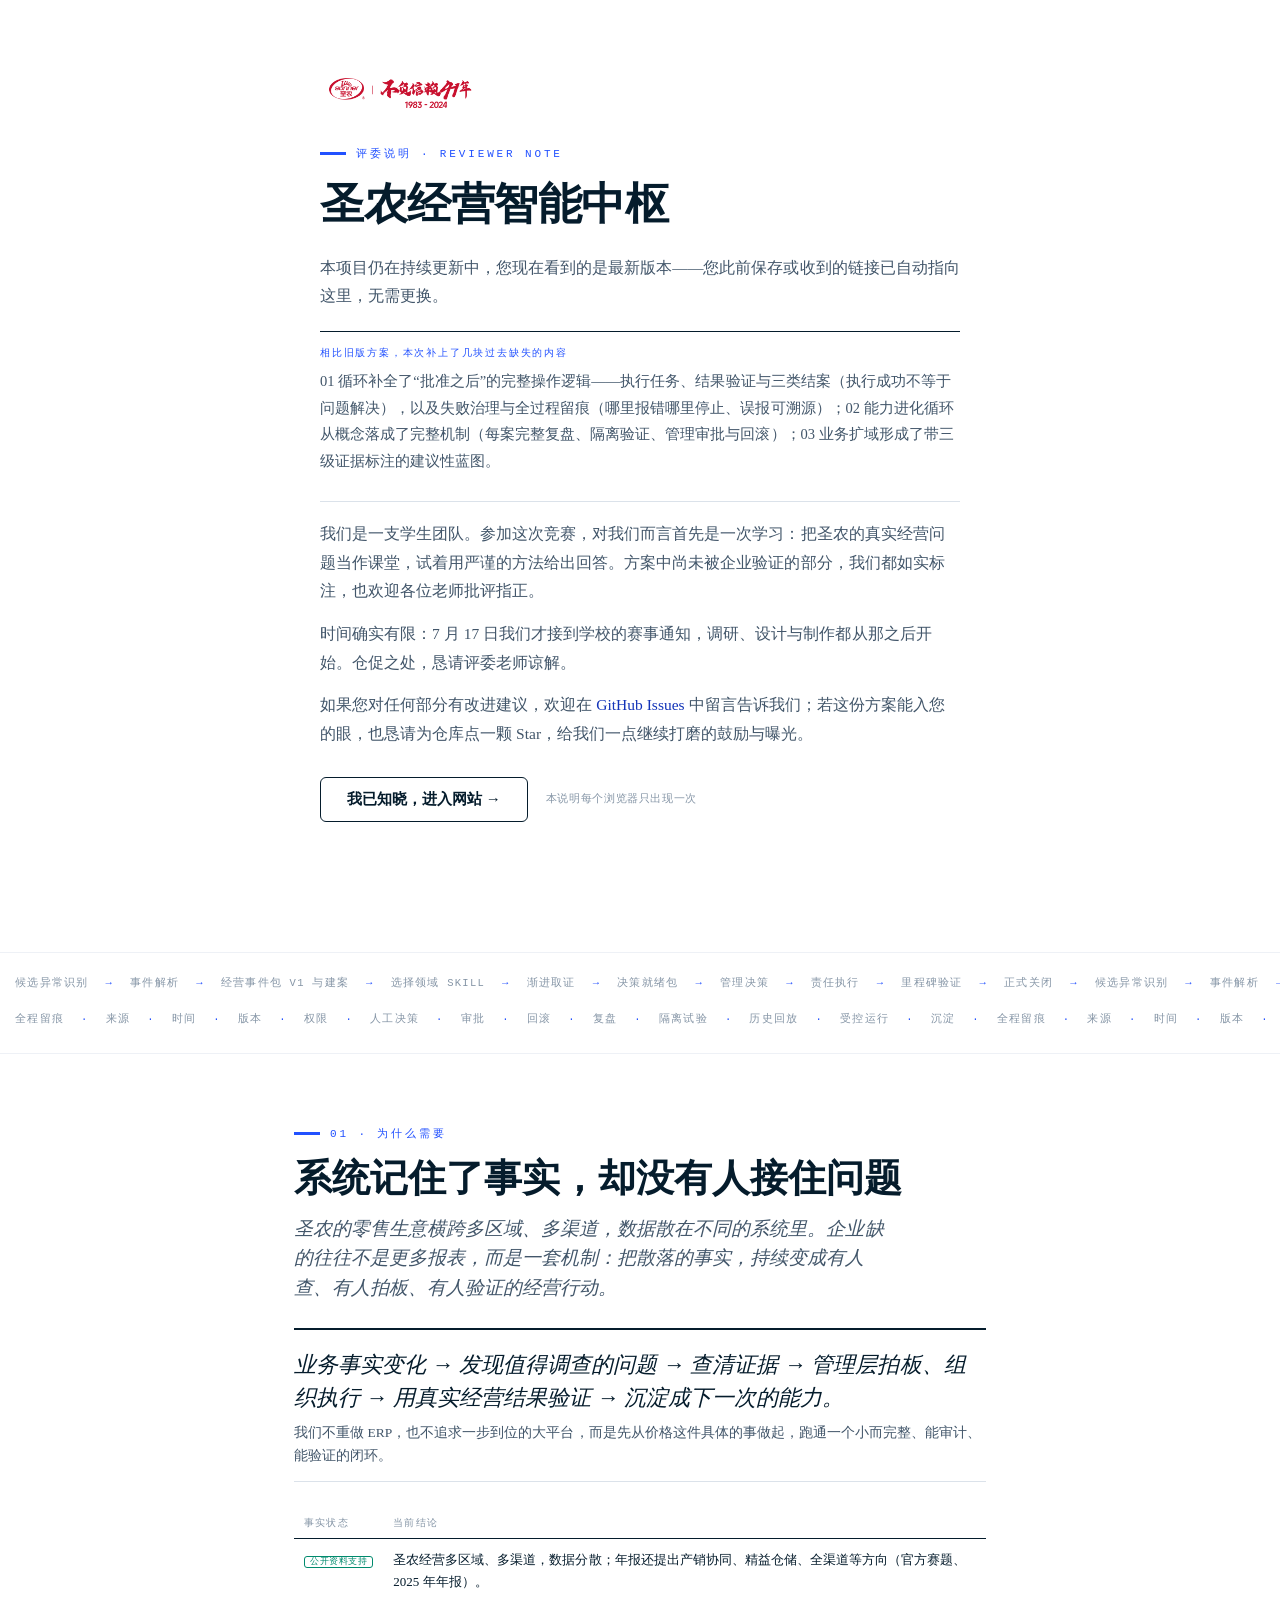
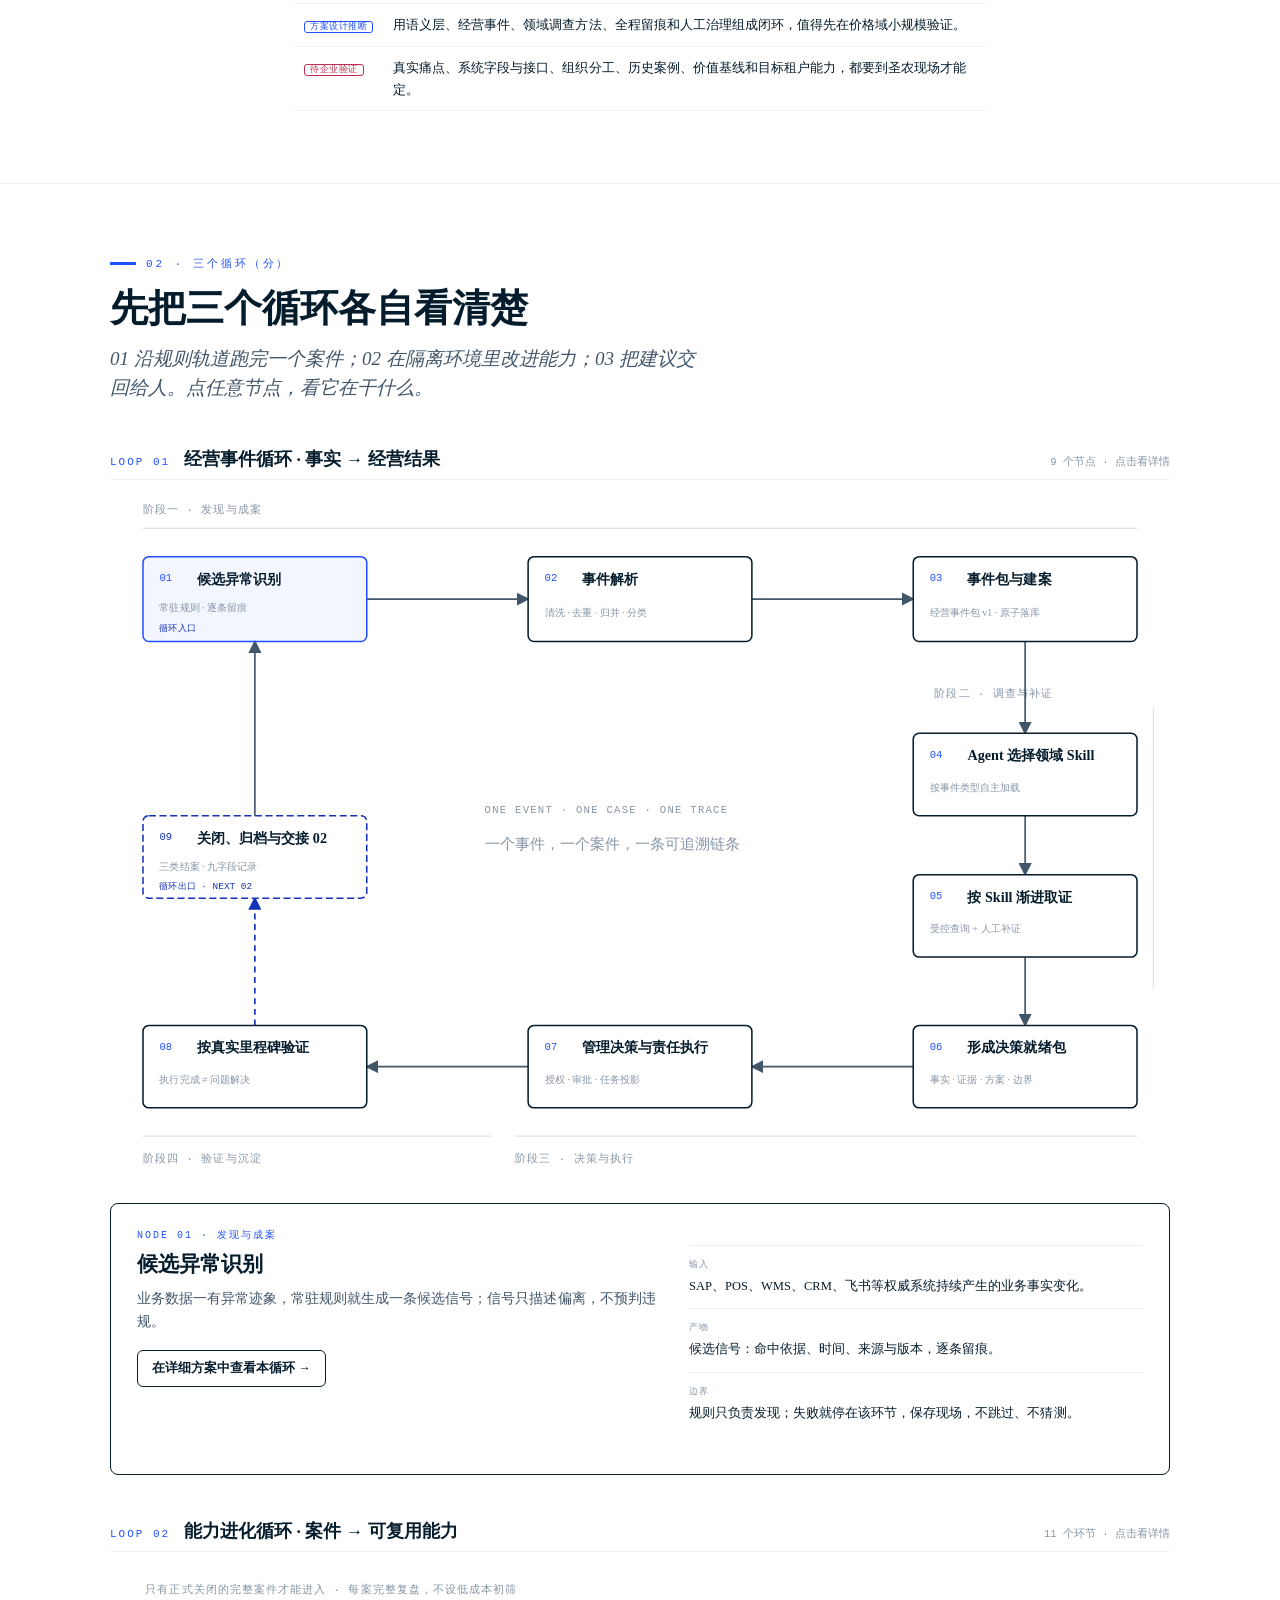
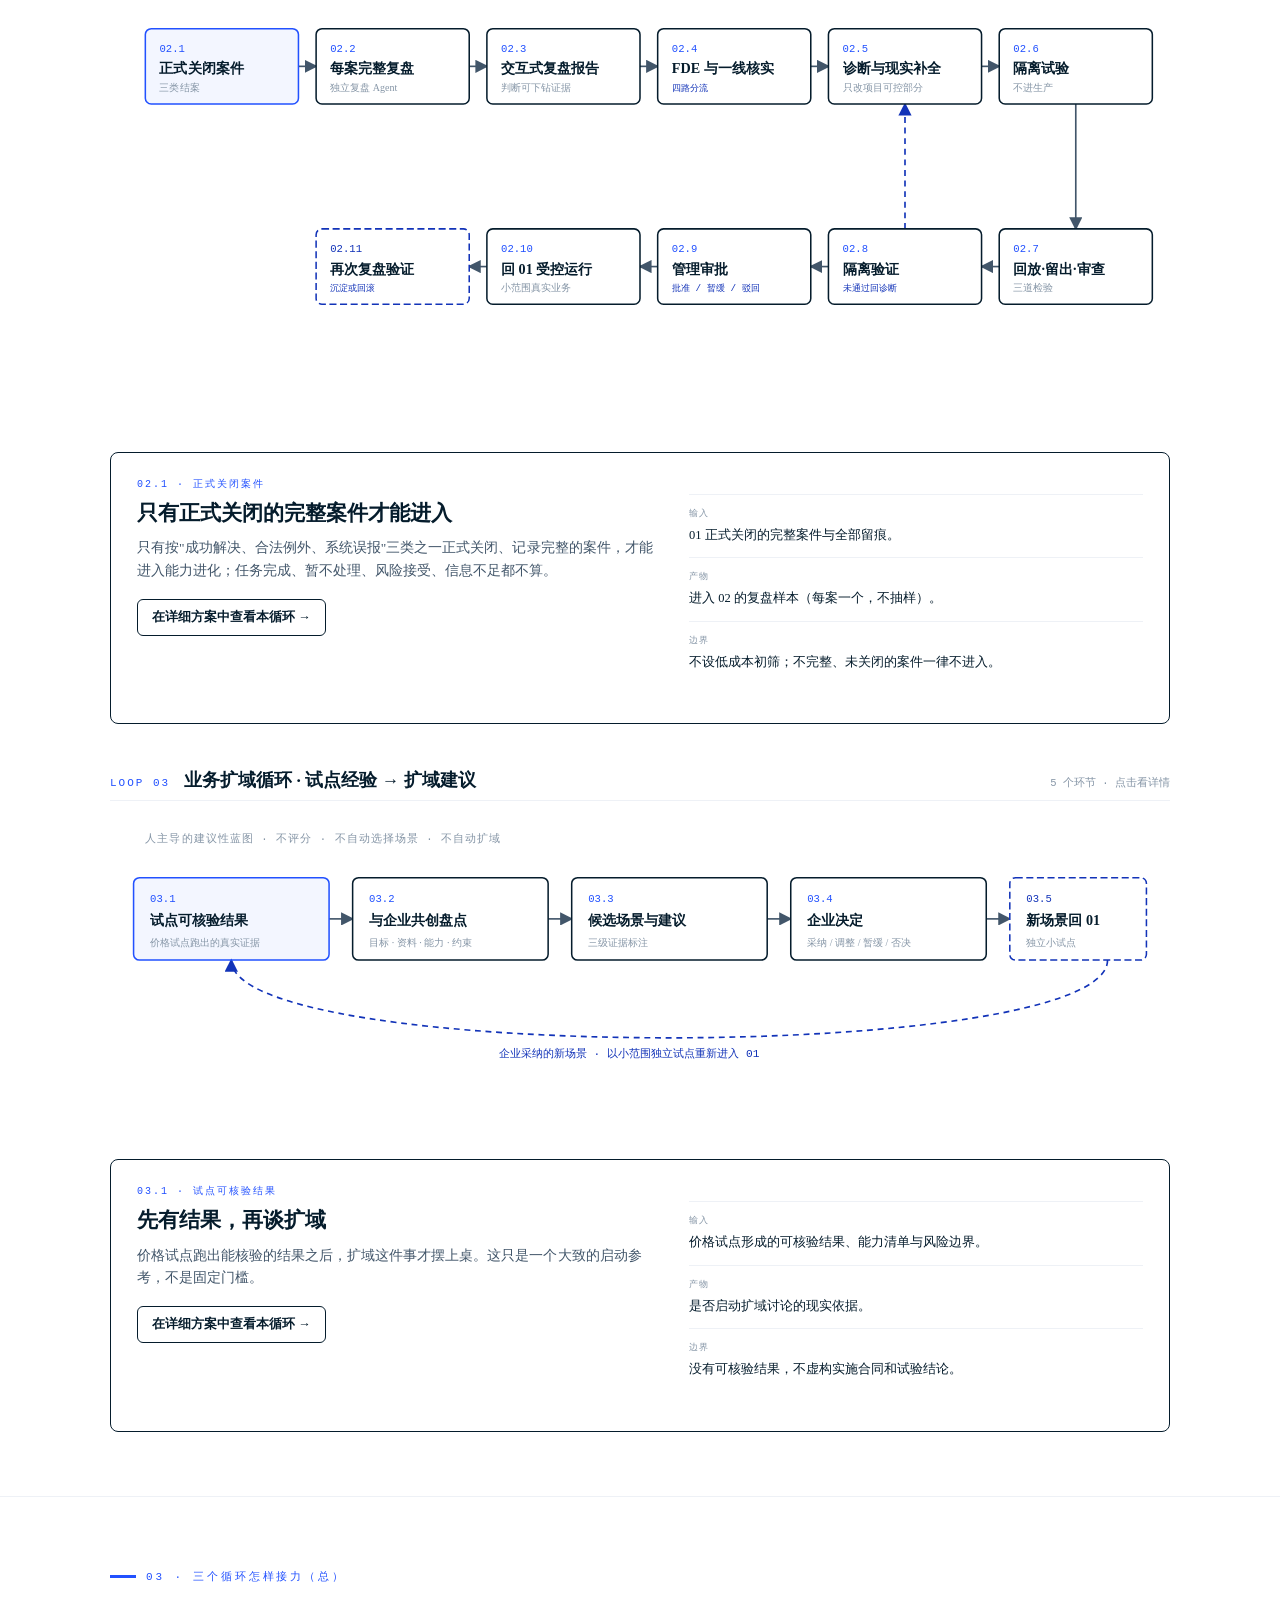
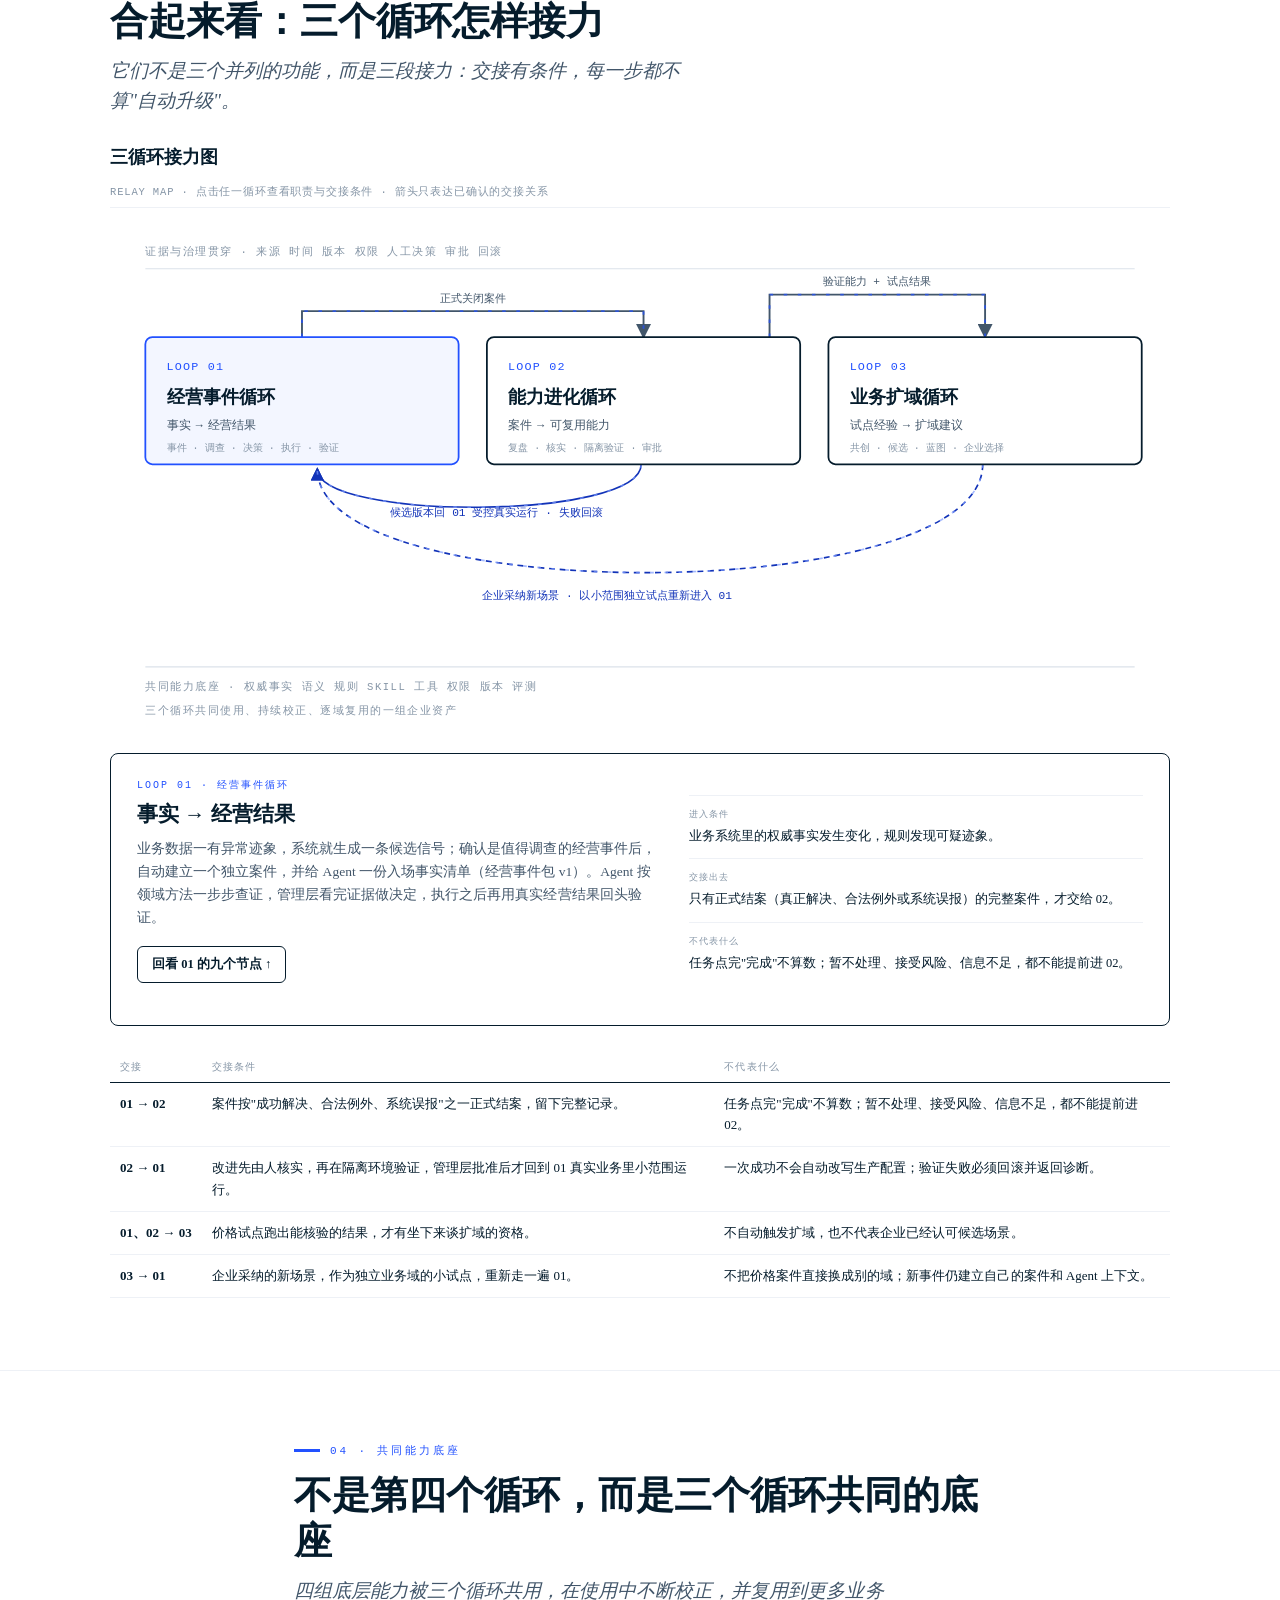
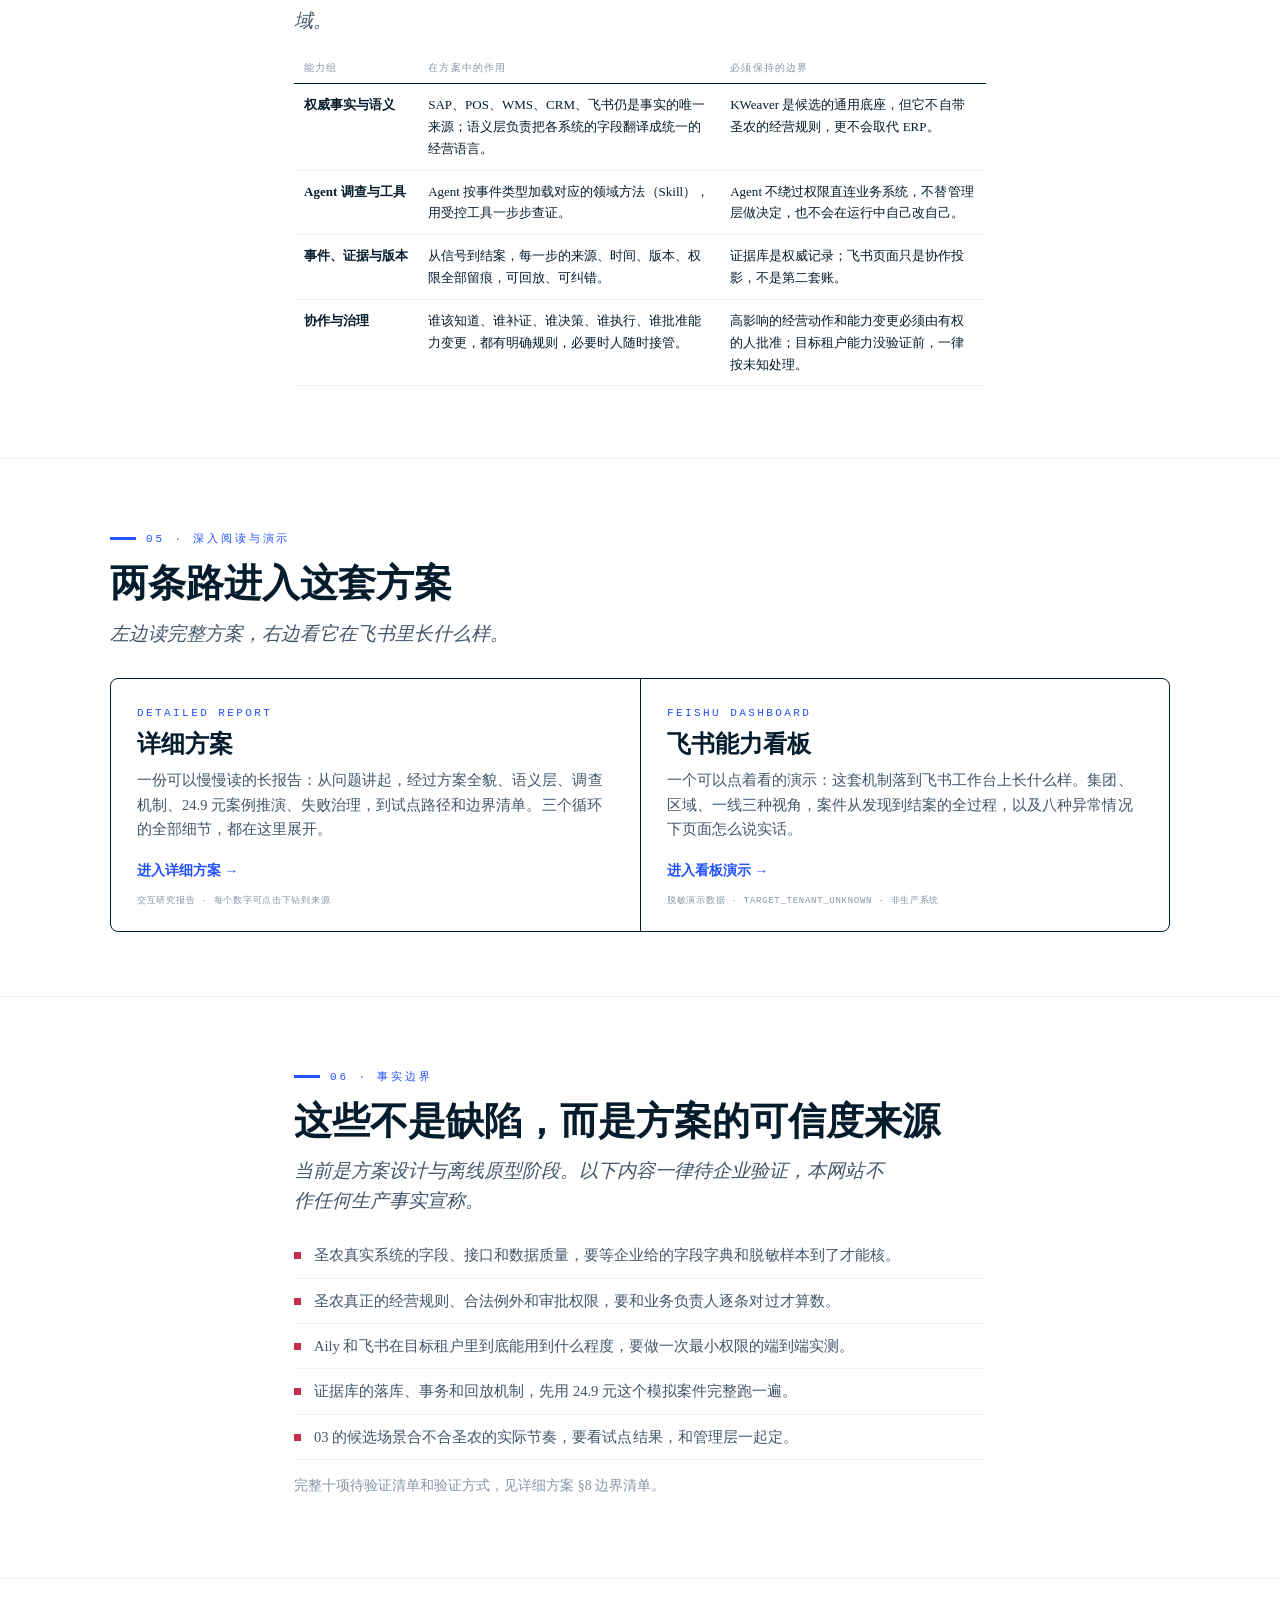
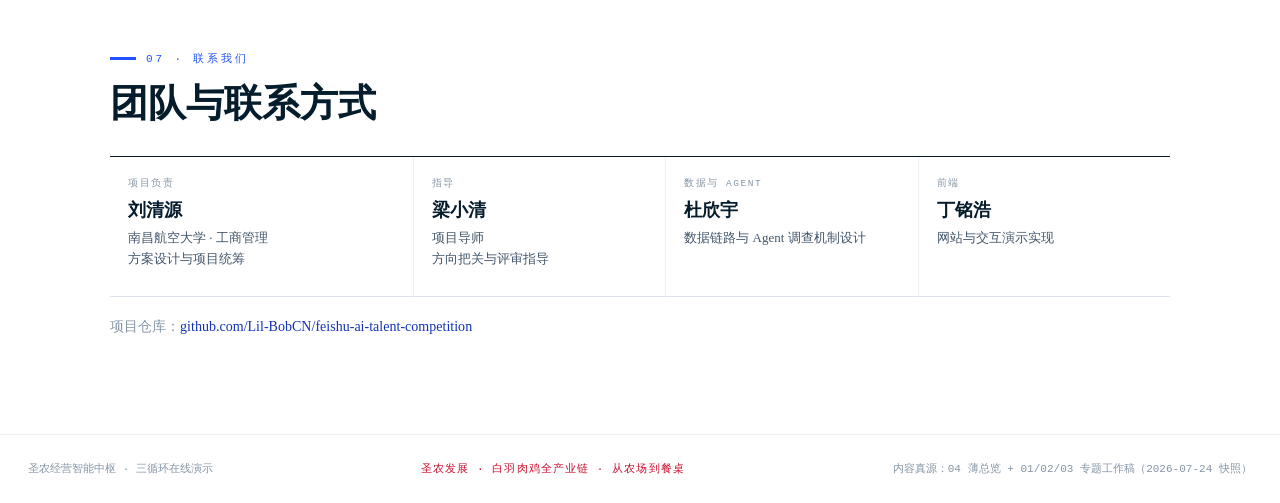
==== commit 220d547e: "feat: 进站欢迎页与圣农企业文化元素" ====
--- a/index.html
+++ b/index.html
@@ -388,15 +388,74 @@
       *, *::before, *::after { scroll-behavior: auto !important; transition: none !important; animation: none !important; }
       .cover-visual { display: none !important; }
     }
+    /* ===== 进站欢迎页（评委说明 · 每浏览器一次） ===== */
+    #welcome-gate {
+      position: fixed; inset: 0; z-index: 500; background: #fff;
+      display: flex; align-items: center; justify-content: center;
+      overflow-y: auto; padding: 48px 24px;
+      transition: transform .7s cubic-bezier(0.7,0,0.3,1), opacity .7s cubic-bezier(0.7,0,0.3,1), visibility 0s linear .7s;
+    }
+    #welcome-gate.leaving { transform: translateY(-100%); opacity: 0; visibility: hidden; pointer-events: none; }
+    #welcome-gate[hidden] { display: none; }
+    html.gate-lock, html.gate-lock body { overflow: hidden; }
+    .gate-card { width: min(640px, 100%); }
+    .gate-logo { width: 161px; height: 30px; margin-bottom: 28px; }
+    .gate-kicker { font: 11px var(--mono); letter-spacing: .26em; color: var(--red); text-transform: uppercase; display: flex; align-items: center; gap: 10px; margin-bottom: 18px; }
+    .gate-kicker::before { content: ""; width: 26px; height: 3px; background: var(--red); }
+    .gate-title { margin: 0 0 22px; font: 700 clamp(30px, 4.4vw, 44px)/1.2 var(--serif); letter-spacing: -0.01em; color: var(--ink); }
+    .gate-card p { margin: 0 0 14px; font-size: 15.5px; line-height: 1.85; color: var(--ink-md); }
+    .gate-new { border-top: 1.5px solid var(--ink); border-bottom: 1px solid var(--line); padding: 14px 0 12px; margin: 20px 0 18px; }
+    .gate-new .gn-t { font: 10px var(--mono); letter-spacing: .18em; color: var(--red); margin-bottom: 8px; }
+    .gate-new p { font-size: 14.5px; }
+    .gate-act { margin-top: 28px; display: flex; align-items: center; gap: 18px; flex-wrap: wrap; }
+    .gate-btn {
+      font: 700 15px var(--serif); color: var(--ink); cursor: pointer;
+      border: 1.5px solid var(--ink); border-radius: 6px; padding: 12px 26px; background: #fff;
+      transition: color .18s ease, background .18s ease, border-color .18s ease;
+    }
+    .gate-btn:hover { background: var(--red); border-color: var(--red); color: #fff; }
+    .gate-note { font: 10.5px var(--mono); color: var(--ink-lo); letter-spacing: .06em; }
+    @media (prefers-reduced-motion: reduce) { #welcome-gate { transition: none; } }
+
+    /* ===== 圣农企业文化元素 ===== */
+    .topnav .brand { display: flex; align-items: center; gap: 10px; }
+    .topnav .brand img { width: 107px; height: 20px; }
+    .cover-brand { width: 182px; height: 34px; margin-bottom: 26px; }
+    .culture-strip { display: flex; align-items: center; gap: 10px; margin-top: 22px; font: 10.5px var(--mono); letter-spacing: .14em; color: var(--ink-lo); }
+    .culture-strip::before { content: ""; width: 22px; height: 1px; background: #c8102e; }
+    header.cover { position: relative; }
+    .cover-feather { position: absolute; right: 5%; top: 14%; width: 150px; opacity: .5; pointer-events: none; }
+    footer.site-footer .culture-foot { color: #c8102e; letter-spacing: .1em; }
+    @media (max-width: 900px) { .cover-feather { display: none; } }
   </style>
 </head>
 <body>
+<div id="welcome-gate" hidden>
+  <div class="gate-card">
+    <img class="gate-logo" src="assets/sunner-logo-red.png" alt="圣农 SUNNER">
+    <div class="gate-kicker">评委说明 · REVIEWER NOTE</div>
+    <h1 class="gate-title">圣农经营智能中枢</h1>
+    <p>本项目仍在持续更新中，您现在看到的是最新版本——您此前保存或收到的链接已自动指向这里，无需更换。</p>
+    <div class="gate-new">
+      <div class="gn-t">相比旧版方案，本次补上了几块过去缺失的内容</div>
+      <p>01 循环补全了“批准之后”的完整操作逻辑——执行任务、结果验证与三类结案（执行成功不等于问题解决），以及失败治理与全过程留痕（哪里报错哪里停止、误报可溯源）；02 能力进化循环从概念落成了完整机制（每案完整复盘、隔离验证、管理审批与回滚）；03 业务扩域形成了带三级证据标注的建议性蓝图。</p>
+    </div>
+    <p>我们是一支学生团队。参加这次竞赛，对我们而言首先是一次学习：把圣农的真实经营问题当作课堂，试着用严谨的方法给出回答。方案中尚未被企业验证的部分，我们都如实标注，也欢迎各位老师批评指正。</p>
+    <p>时间确实有限：7 月 17 日我们才接到学校的赛事通知，调研、设计与制作都从那之后开始。仓促之处，恳请评委老师谅解。</p>
+    <p>如果您对任何部分有改进建议，欢迎在 <a href="https://github.com/Lil-BobCN/feishu-ai-talent-competition/issues" target="_blank" rel="noopener">GitHub Issues</a> 中留言告诉我们；若这份方案能入您的眼，也恳请为仓库点一颗 Star，给我们一点继续打磨的鼓励与曝光。</p>
+    <div class="gate-act">
+      <button class="gate-btn" id="gate-enter" type="button">我已知晓，进入网站 →</button>
+      <span class="gate-note">本说明每个浏览器只出现一次</span>
+    </div>
+  </div>
+</div>
+
 <div id="page-veil" aria-hidden="true"></div>
 
   <div id="progress-bar"></div>
 
   <nav class="topnav">
-    <div class="brand">圣农经营智能中枢<span>SUNNER OPS INTELLIGENCE</span></div>
+    <div class="brand"><img src="assets/sunner-logo-red.png" alt="圣农">圣农经营智能中枢<span>SUNNER OPS INTELLIGENCE</span></div>
     <div class="center">
       <a href="#" class="active" aria-current="page">主页</a>
       <div class="dd nav-item" data-dd>
@@ -419,7 +478,14 @@
   </nav>
 
   <header class="cover">
+    <svg class="cover-feather" viewBox="0 0 100 160" fill="none" stroke="#8595a6" stroke-width="1.2" stroke-linecap="round" aria-hidden="true">
+      <path d="M50 150 C48 110 52 60 62 12"/>
+      <path d="M52 130 C40 122 32 112 28 100"/><path d="M53 112 C41 104 34 94 31 82"/><path d="M55 94 C44 86 38 76 36 64"/><path d="M57 76 C48 68 43 58 42 46"/><path d="M59 58 C52 50 49 40 49 28"/>
+      <path d="M51 130 C63 122 71 112 75 100"/><path d="M53 112 C65 104 72 94 75 82"/><path d="M55 94 C66 86 72 76 74 64"/><path d="M57 76 C66 68 71 58 72 46"/><path d="M59 58 C66 50 69 40 69 28"/>
+      <path d="M62 12 C58 18 54 26 52 34"/>
+    </svg>
     <div class="cover-inner">
+      <img class="cover-brand" src="assets/sunner-logo-red.png" alt="圣农 SUNNER">
       <div class="cover-kicker">飞书 AI 先锋未来人才大赛 · 圣农零售赛题</div>
       <h1 class="cover-title">圣农经营<span class="accent">智能中枢</span></h1>
       <p class="cover-sub">把分散的经营事实，持续转化为可追溯的经营行动。</p>
@@ -436,6 +502,7 @@
         <span><span class="fact-tag ft-design">方案设计推断</span> 本方案的设计判断</span>
         <span><span class="fact-tag ft-unknown">待企业验证</span> 需圣农现场确认</span>
       </div>
+      <div class="culture-strip">圣农发展 · 白羽肉鸡全产业链 · 从农场到餐桌</div>
       <div class="scroll-hint">SCROLL</div>
       <div class="cover-foot" aria-hidden="true">
         <svg viewBox="0 0 560 130">
@@ -1000,6 +1067,7 @@
 
   <footer class="site-footer">
     <span>圣农经营智能中枢 · 三循环在线演示</span>
+    <span class="culture-foot">圣农发展 · 白羽肉鸡全产业链 · 从农场到餐桌</span>
     <span>内容真源：04 薄总览 + 01/02/03 专题工作稿（2026-07-24 快照）</span>
   </footer>
 
@@ -1216,5 +1284,24 @@
       });
     })();
   </script>
+  <script>
+    // 进站欢迎页：每浏览器只出现一次（localStorage 记忆）
+    (function () {
+      var gate = document.getElementById('welcome-gate');
+      if (!gate) return;
+      var KEY = 'sn-welcomed-v1';
+      var seen = false;
+      try { seen = localStorage.getItem(KEY) === '1'; } catch (e) {}
+      if (seen) { gate.remove(); return; }
+      gate.hidden = false;
+      document.documentElement.classList.add('gate-lock');
+      document.getElementById('gate-enter').addEventListener('click', function () {
+        try { localStorage.setItem(KEY, '1'); } catch (e) {}
+        gate.classList.add('leaving');
+        document.documentElement.classList.remove('gate-lock');
+        setTimeout(function () { gate.remove(); }, 780);
+      });
+    })();
+  </script>
 </body>
 </html>
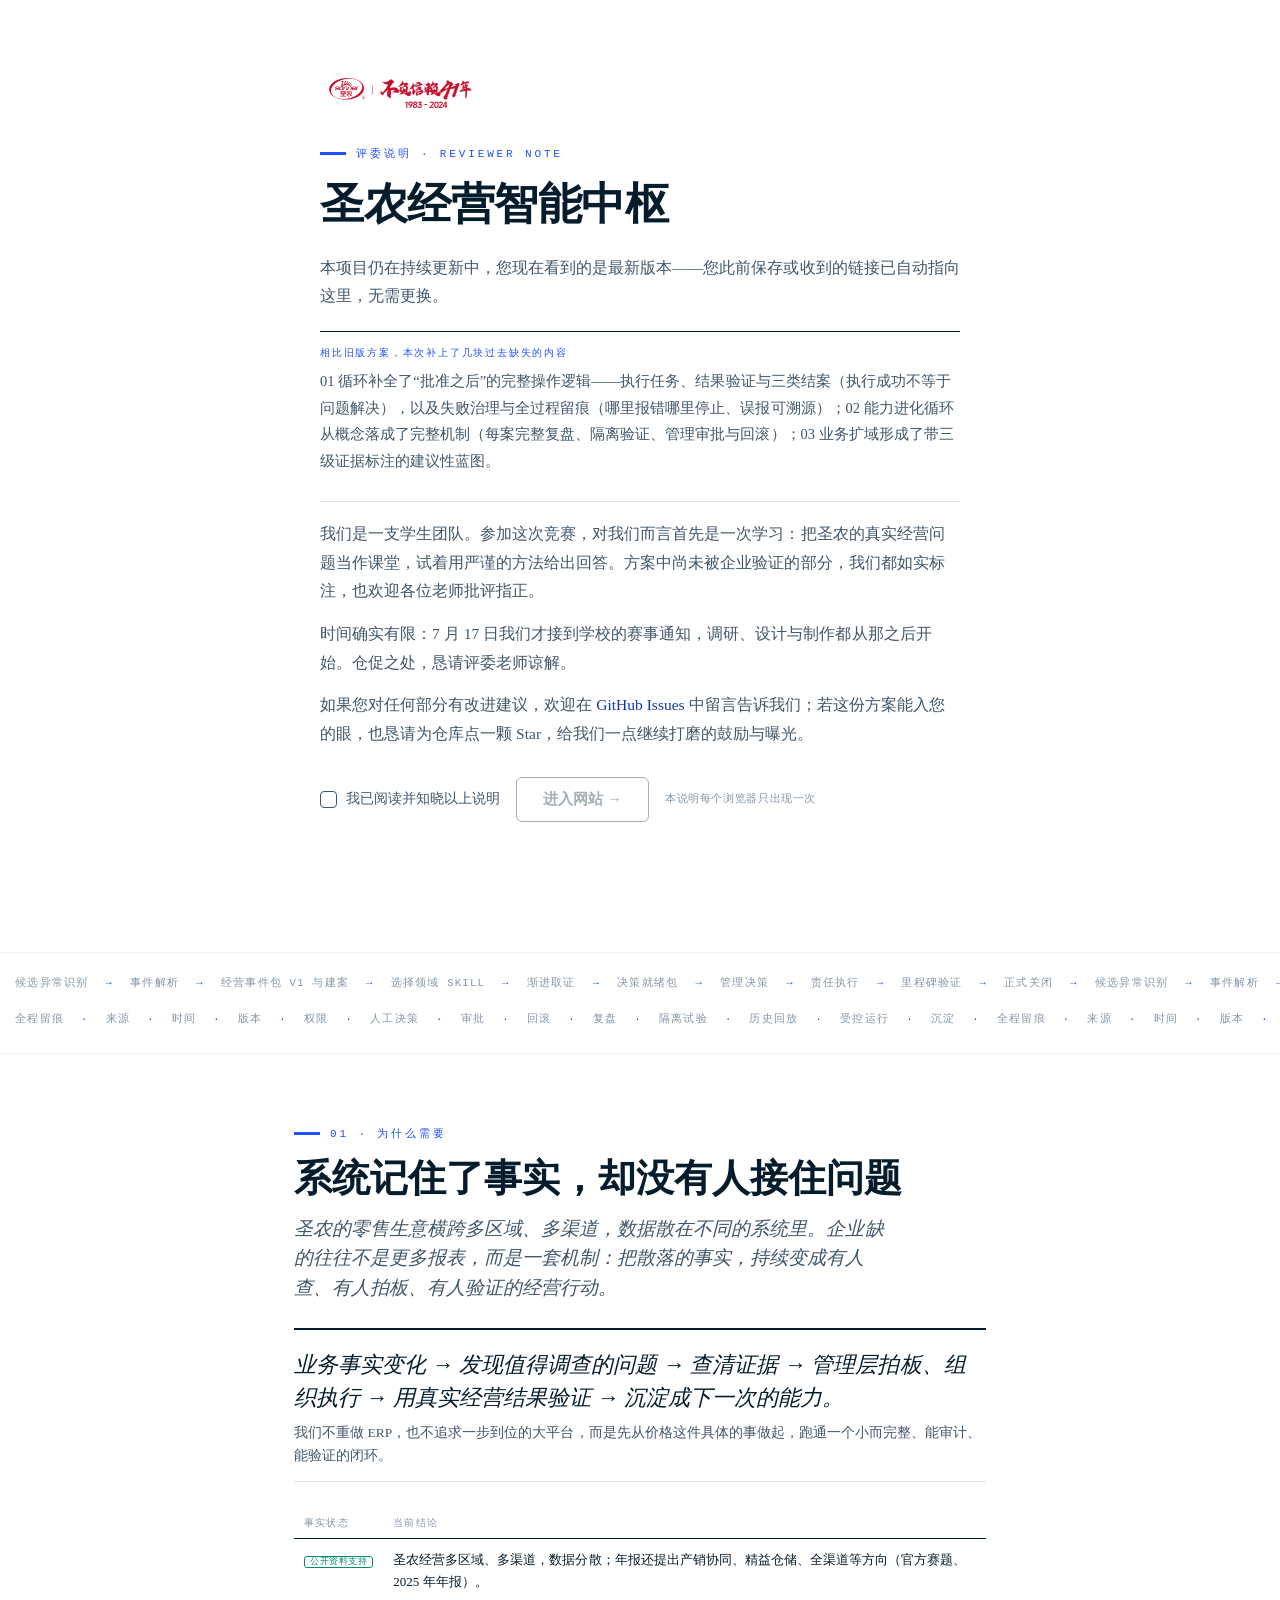
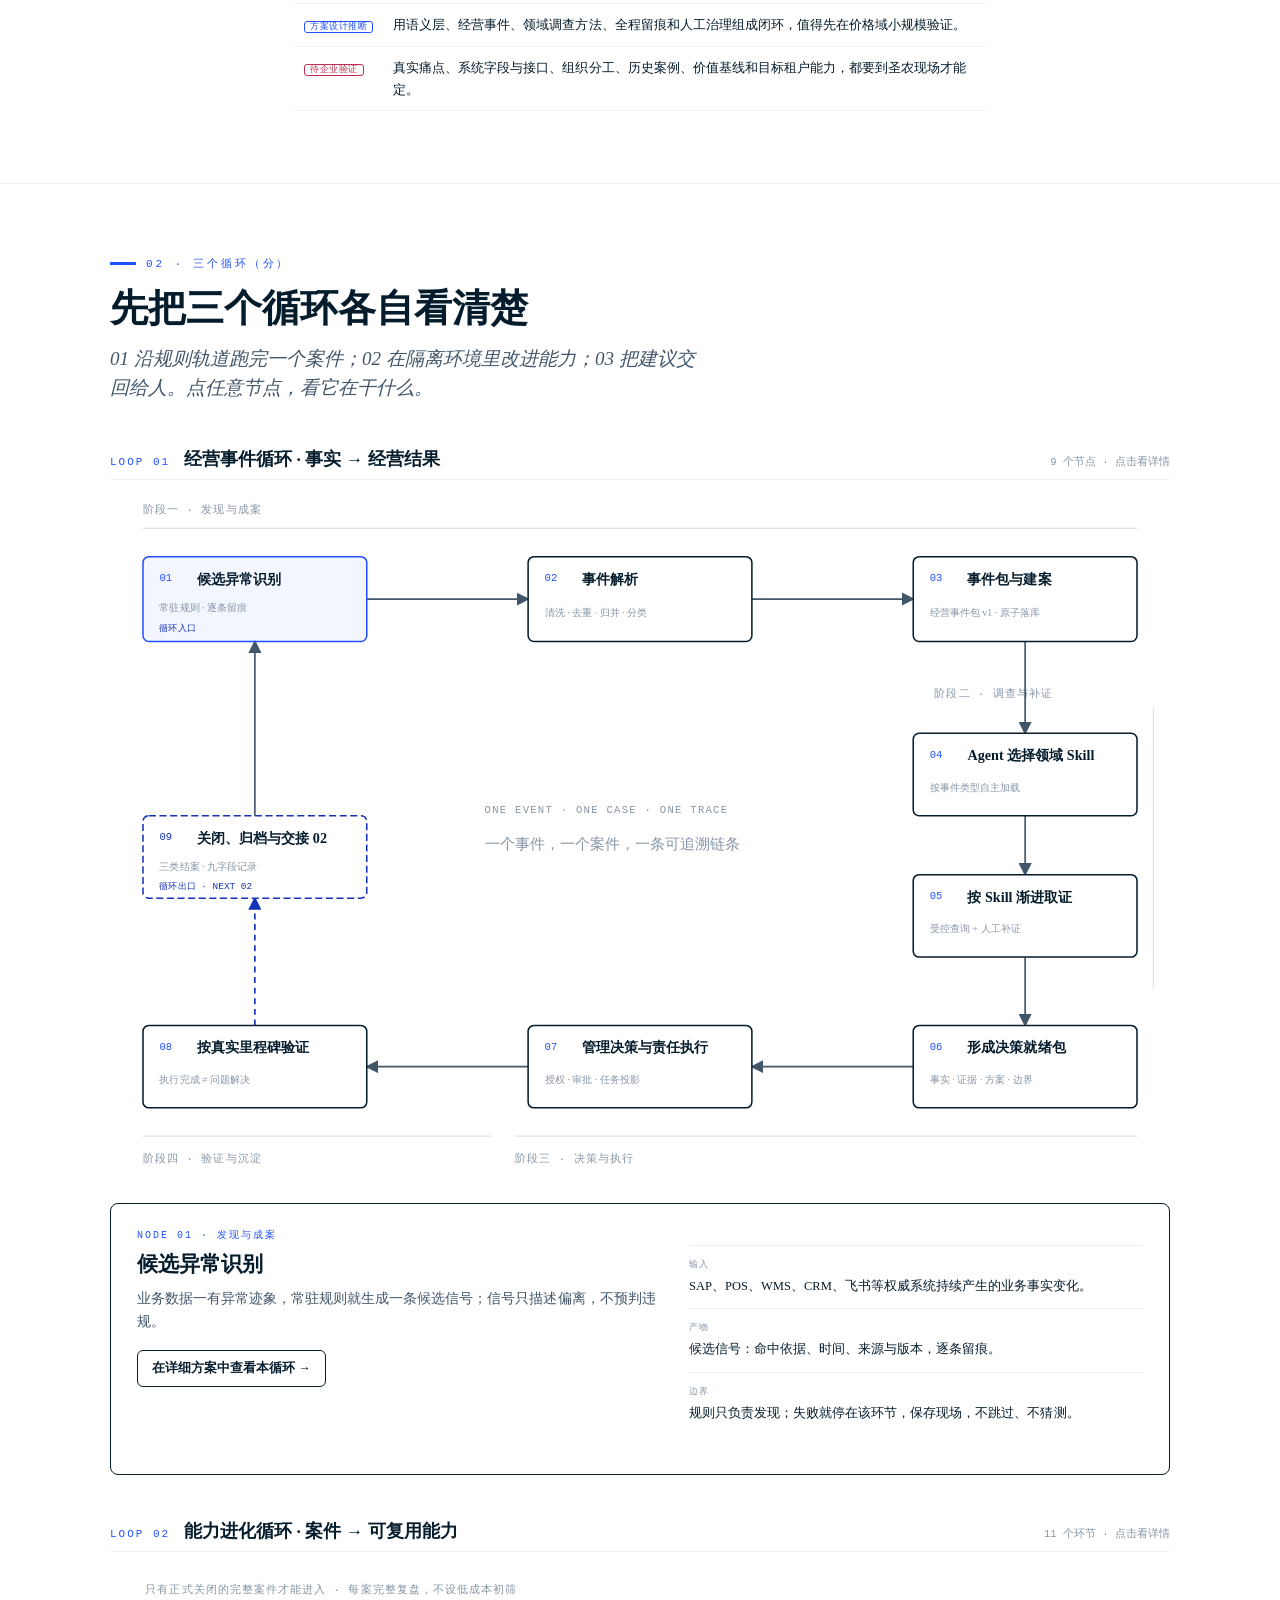
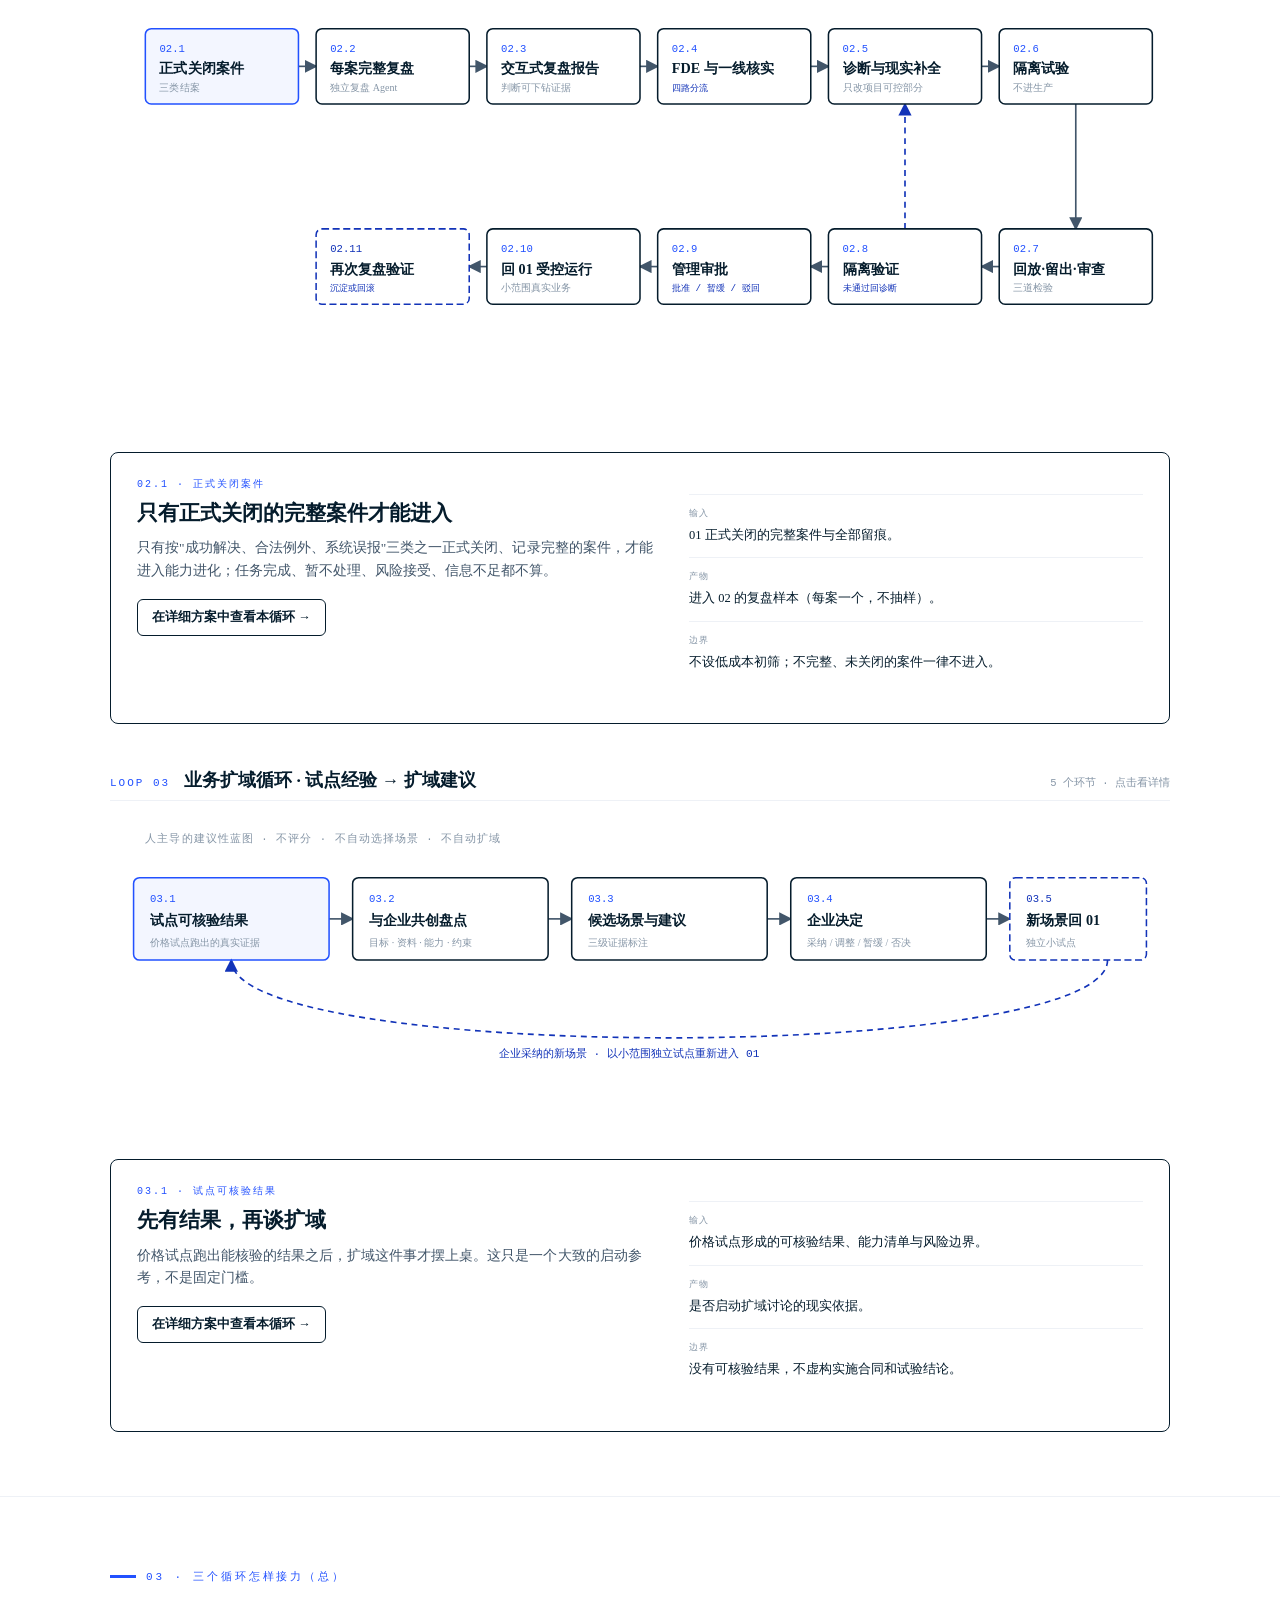
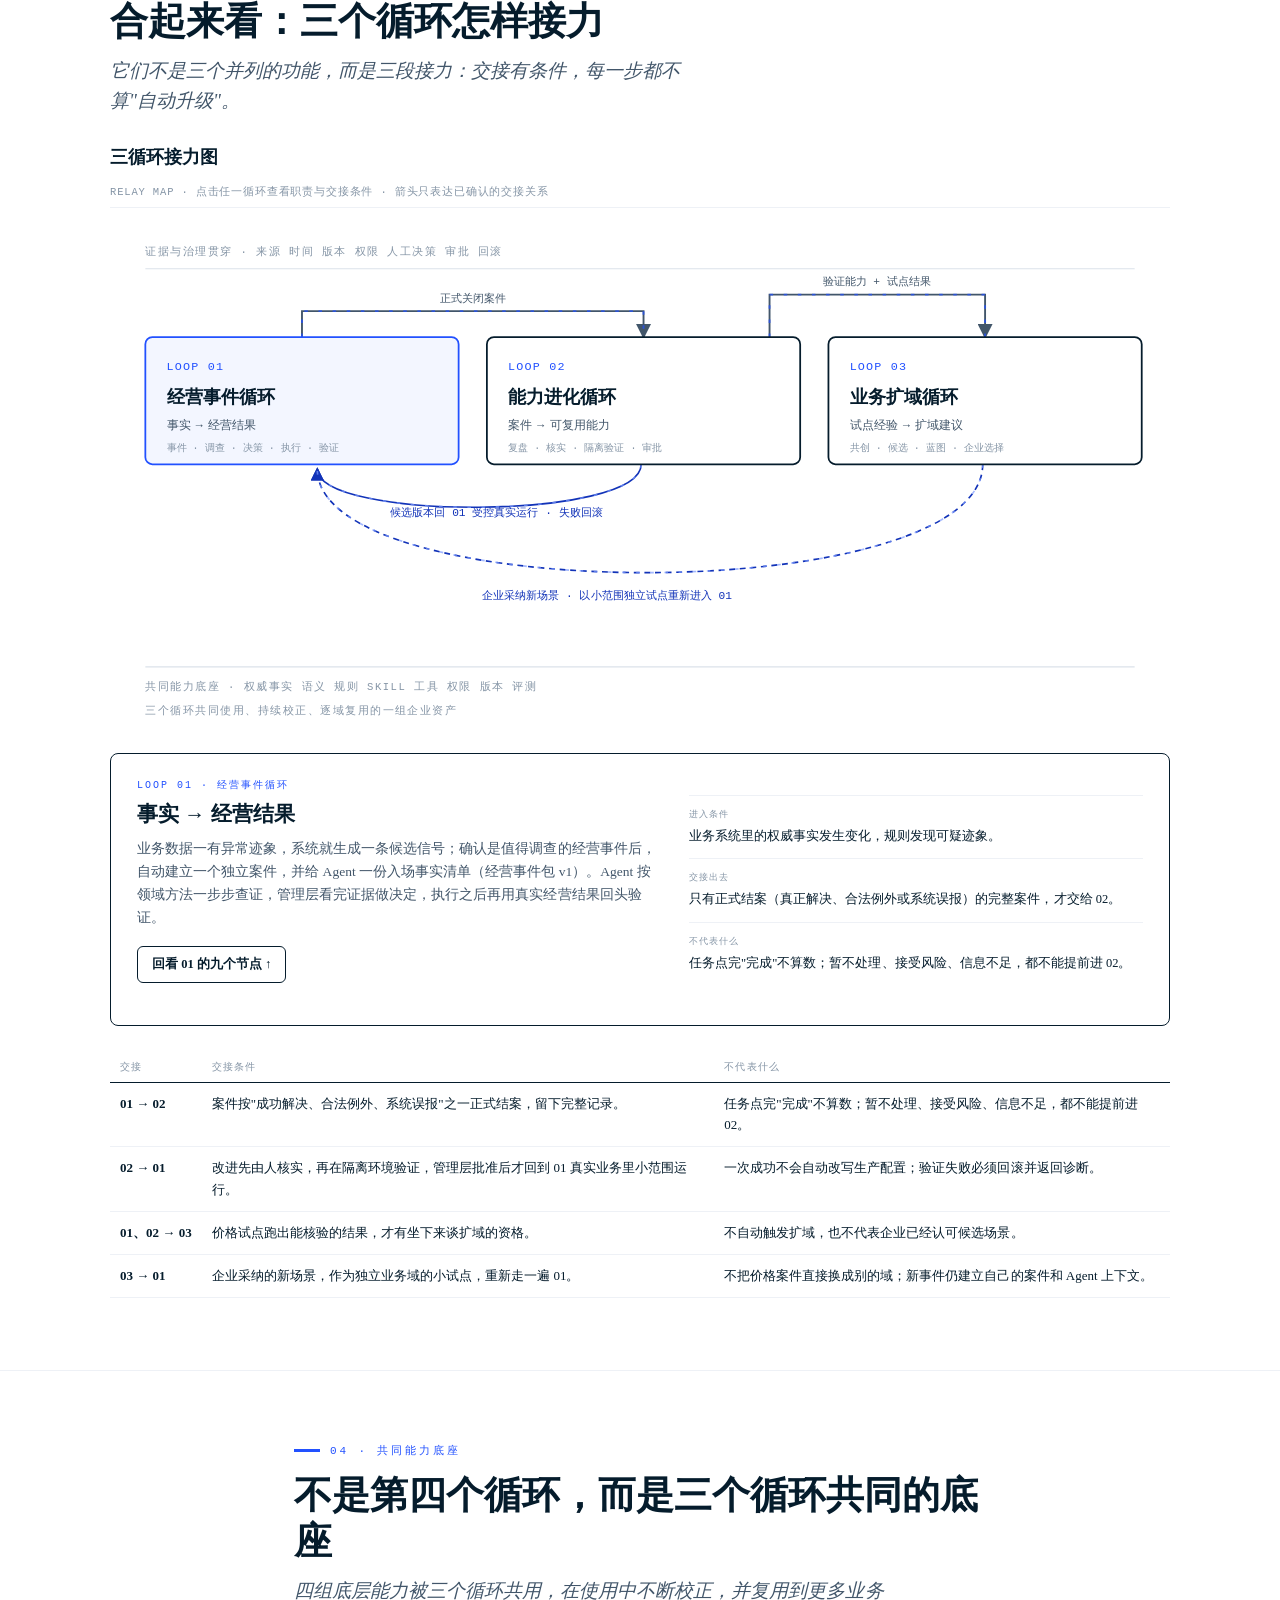
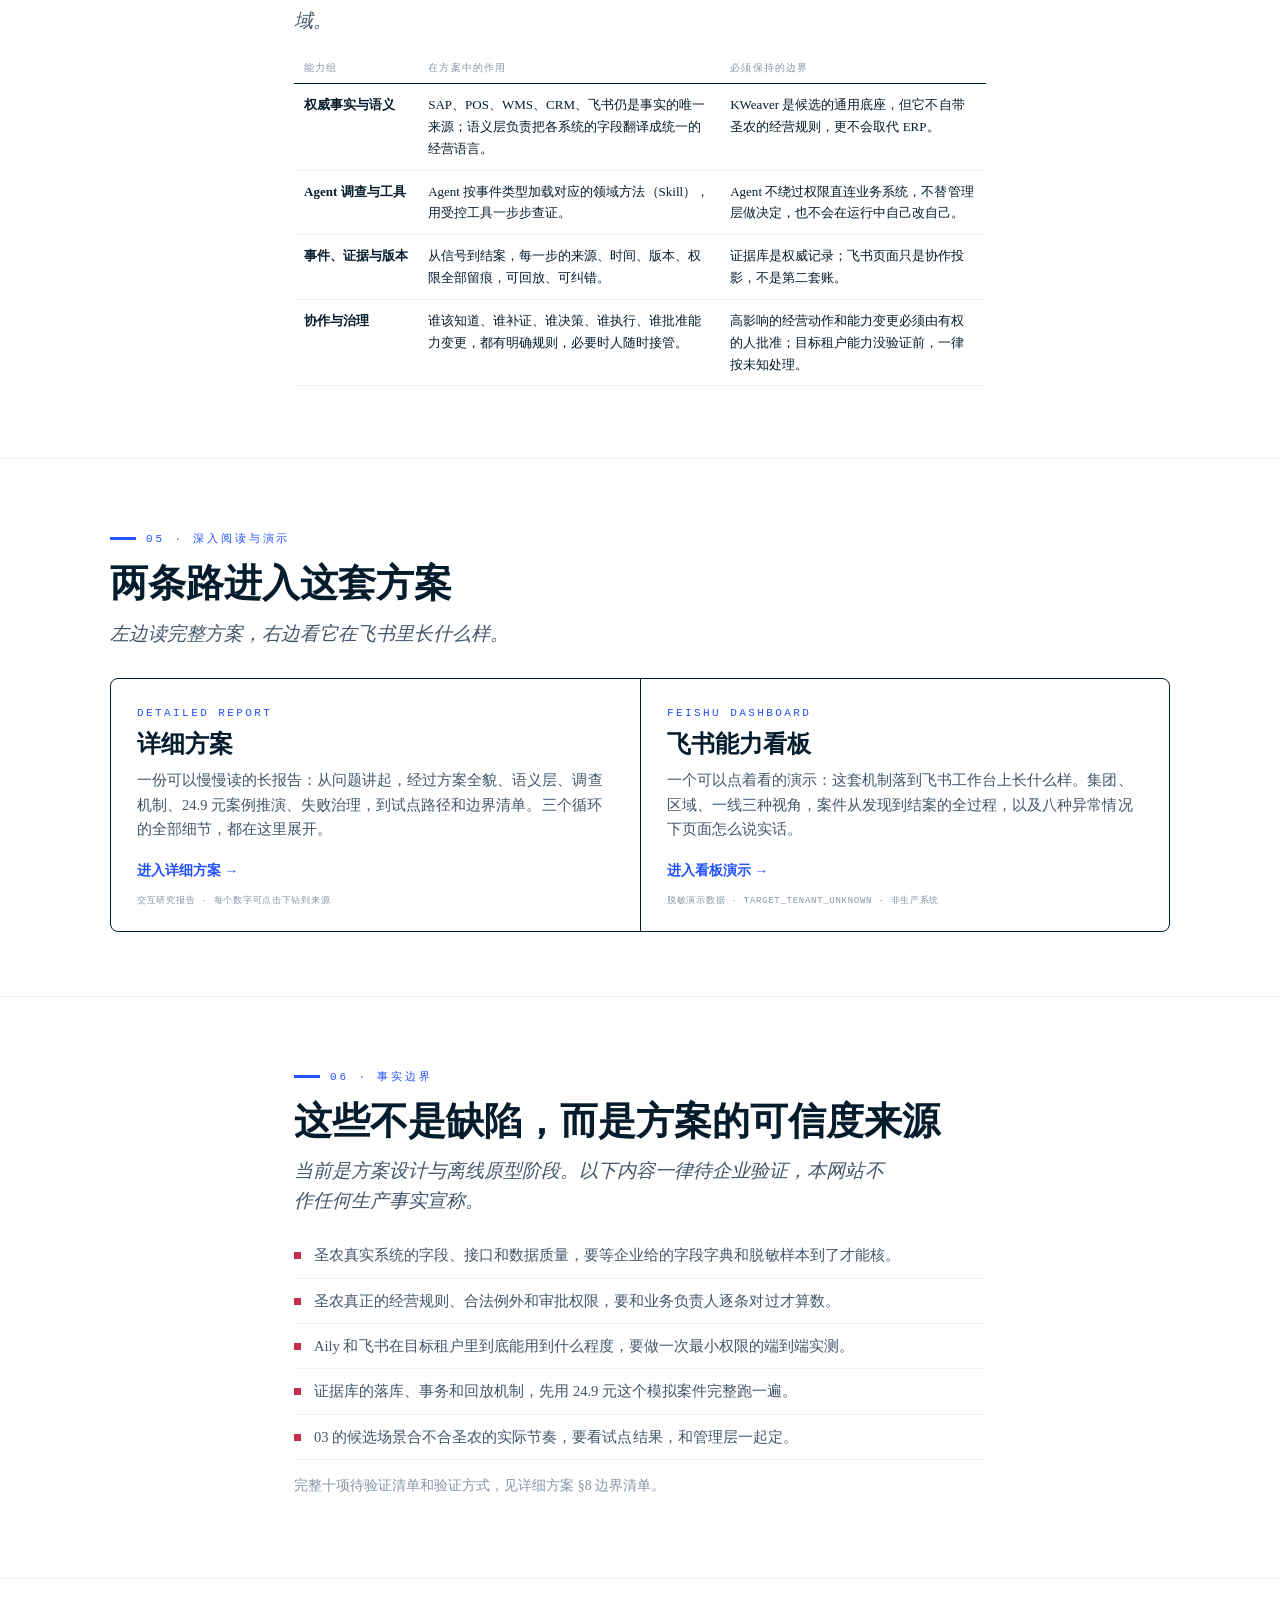
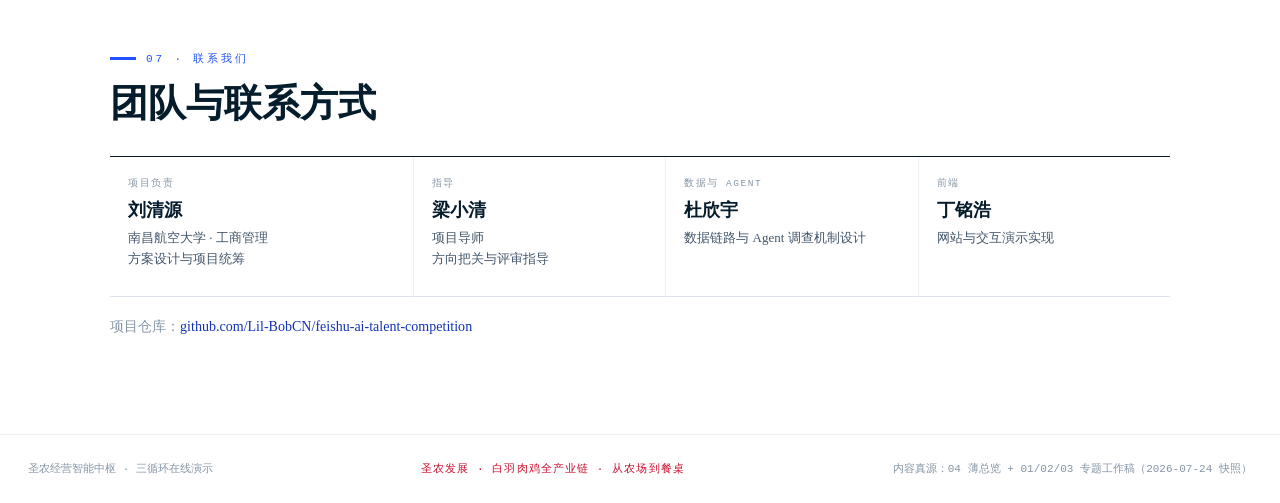
==== commit 8d3b6593: "feat: 欢迎页 V3（纸面风格 + 勾选放行 + 全程渐进动画）" ====
--- a/index.html
+++ b/index.html
@@ -398,7 +398,22 @@
     #welcome-gate.leaving { transform: translateY(-100%); opacity: 0; visibility: hidden; pointer-events: none; }
     #welcome-gate[hidden] { display: none; }
     html.gate-lock, html.gate-lock body { overflow: hidden; }
+    /* 欢迎页在屏时，首页入场动画整体暂停；点「进入网站」后才从 0 到 1 渐进揭幕 */
+    html.gate-lock #page-veil, html.gate-lock .cover-inner > * {
+      animation-play-state: paused !important;
+    }
     .gate-card { width: min(640px, 100%); }
+    .gate-card > * { animation: gateRise .56s cubic-bezier(0.16,1,0.3,1) both; }
+    .gate-card > *:nth-child(1) { animation-delay: .10s; }
+    .gate-card > *:nth-child(2) { animation-delay: .18s; }
+    .gate-card > *:nth-child(3) { animation-delay: .26s; }
+    .gate-card > *:nth-child(4) { animation-delay: .34s; }
+    .gate-card > *:nth-child(5) { animation-delay: .42s; }
+    .gate-card > *:nth-child(6) { animation-delay: .50s; }
+    .gate-card > *:nth-child(7) { animation-delay: .58s; }
+    .gate-card > *:nth-child(8) { animation-delay: .66s; }
+    .gate-card > *:nth-child(n+9) { animation-delay: .74s; }
+    @keyframes gateRise { from { opacity: 0; transform: translateY(14px); } to { opacity: 1; transform: none; } }
     .gate-logo { width: 161px; height: 30px; margin-bottom: 28px; }
     .gate-kicker { font: 11px var(--mono); letter-spacing: .26em; color: var(--red); text-transform: uppercase; display: flex; align-items: center; gap: 10px; margin-bottom: 18px; }
     .gate-kicker::before { content: ""; width: 26px; height: 3px; background: var(--red); }
@@ -407,15 +422,24 @@
     .gate-new { border-top: 1.5px solid var(--ink); border-bottom: 1px solid var(--line); padding: 14px 0 12px; margin: 20px 0 18px; }
     .gate-new .gn-t { font: 10px var(--mono); letter-spacing: .18em; color: var(--red); margin-bottom: 8px; }
     .gate-new p { font-size: 14.5px; }
-    .gate-act { margin-top: 28px; display: flex; align-items: center; gap: 18px; flex-wrap: wrap; }
+    .gate-act { margin-top: 28px; display: flex; align-items: center; gap: 16px; flex-wrap: wrap; }
+    .gate-check { display: inline-flex; align-items: center; gap: 9px; cursor: pointer; user-select: none; font: 13.5px/1.4 -apple-system, "PingFang SC", "Helvetica Neue", sans-serif; color: var(--ink-md); }
+    .gate-check input { position: absolute; opacity: 0; width: 0; height: 0; }
+    .gate-check .box { width: 17px; height: 17px; flex: none; border: 1.5px solid var(--ink-md); border-radius: 4px; display: inline-flex; align-items: center; justify-content: center; transition: background .18s ease, border-color .18s ease; background: #fff; }
+    .gate-check .box svg { width: 11px; height: 11px; }
+    .gate-check .box svg path { stroke: #fff; stroke-width: 2.2; fill: none; stroke-linecap: round; stroke-linejoin: round; stroke-dasharray: 16; stroke-dashoffset: 16; transition: stroke-dashoffset .22s ease .05s; }
+    .gate-check input:checked + .box { background: var(--red); border-color: var(--red); }
+    .gate-check input:checked + .box svg path { stroke-dashoffset: 0; }
+    .gate-check input:focus-visible + .box { outline: 2px solid var(--red); outline-offset: 2px; }
     .gate-btn {
       font: 700 15px var(--serif); color: var(--ink); cursor: pointer;
       border: 1.5px solid var(--ink); border-radius: 6px; padding: 12px 26px; background: #fff;
-      transition: color .18s ease, background .18s ease, border-color .18s ease;
-    }
-    .gate-btn:hover { background: var(--red); border-color: var(--red); color: #fff; }
+      transition: color .18s ease, background .18s ease, border-color .18s ease, opacity .18s ease;
+    }
+    .gate-btn:hover:not(:disabled) { background: var(--red); border-color: var(--red); color: #fff; }
+    .gate-btn:disabled { opacity: .35; cursor: not-allowed; }
     .gate-note { font: 10.5px var(--mono); color: var(--ink-lo); letter-spacing: .06em; }
-    @media (prefers-reduced-motion: reduce) { #welcome-gate { transition: none; } }
+    @media (prefers-reduced-motion: reduce) { #welcome-gate { transition: none; } .gate-card > * { animation: none; } }
 
     /* ===== 圣农企业文化元素 ===== */
     .topnav .brand { display: flex; align-items: center; gap: 10px; }
@@ -444,7 +468,8 @@
     <p>时间确实有限：7 月 17 日我们才接到学校的赛事通知，调研、设计与制作都从那之后开始。仓促之处，恳请评委老师谅解。</p>
     <p>如果您对任何部分有改进建议，欢迎在 <a href="https://github.com/Lil-BobCN/feishu-ai-talent-competition/issues" target="_blank" rel="noopener">GitHub Issues</a> 中留言告诉我们；若这份方案能入您的眼，也恳请为仓库点一颗 Star，给我们一点继续打磨的鼓励与曝光。</p>
     <div class="gate-act">
-      <button class="gate-btn" id="gate-enter" type="button">我已知晓，进入网站 →</button>
+      <label class="gate-check"><input type="checkbox" id="gate-agree"><span class="box"><svg viewBox="0 0 12 12"><path d="M2 6.5 L5 9.5 L10 3"/></svg></span><span>我已阅读并知晓以上说明</span></label>
+      <button class="gate-btn" id="gate-enter" type="button" disabled>进入网站 →</button>
       <span class="gate-note">本说明每个浏览器只出现一次</span>
     </div>
   </div>
@@ -1295,7 +1320,11 @@
       if (seen) { gate.remove(); return; }
       gate.hidden = false;
       document.documentElement.classList.add('gate-lock');
-      document.getElementById('gate-enter').addEventListener('click', function () {
+      var agree = document.getElementById('gate-agree');
+      var enter = document.getElementById('gate-enter');
+      agree.addEventListener('change', function () { enter.disabled = !agree.checked; });
+      enter.addEventListener('click', function () {
+        if (enter.disabled) return;
         try { localStorage.setItem(KEY, '1'); } catch (e) {}
         gate.classList.add('leaving');
         document.documentElement.classList.remove('gate-lock');
